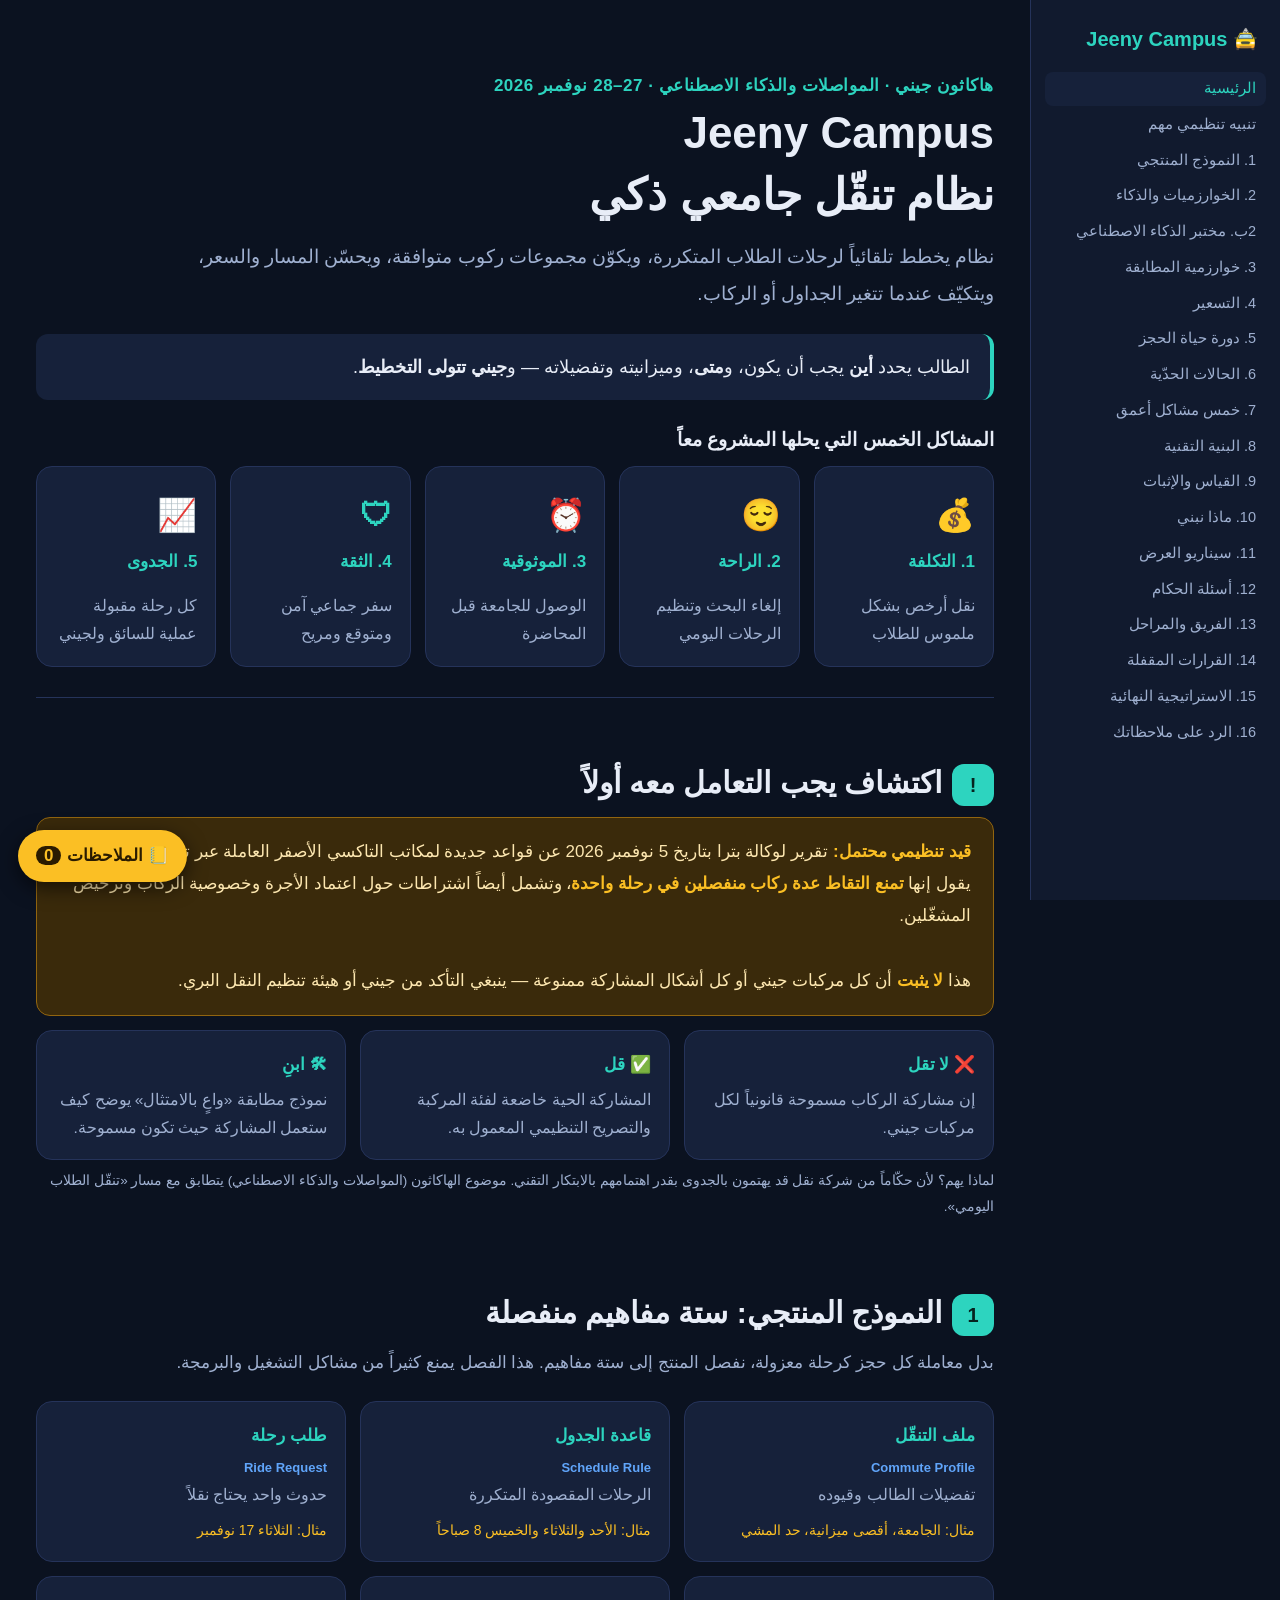
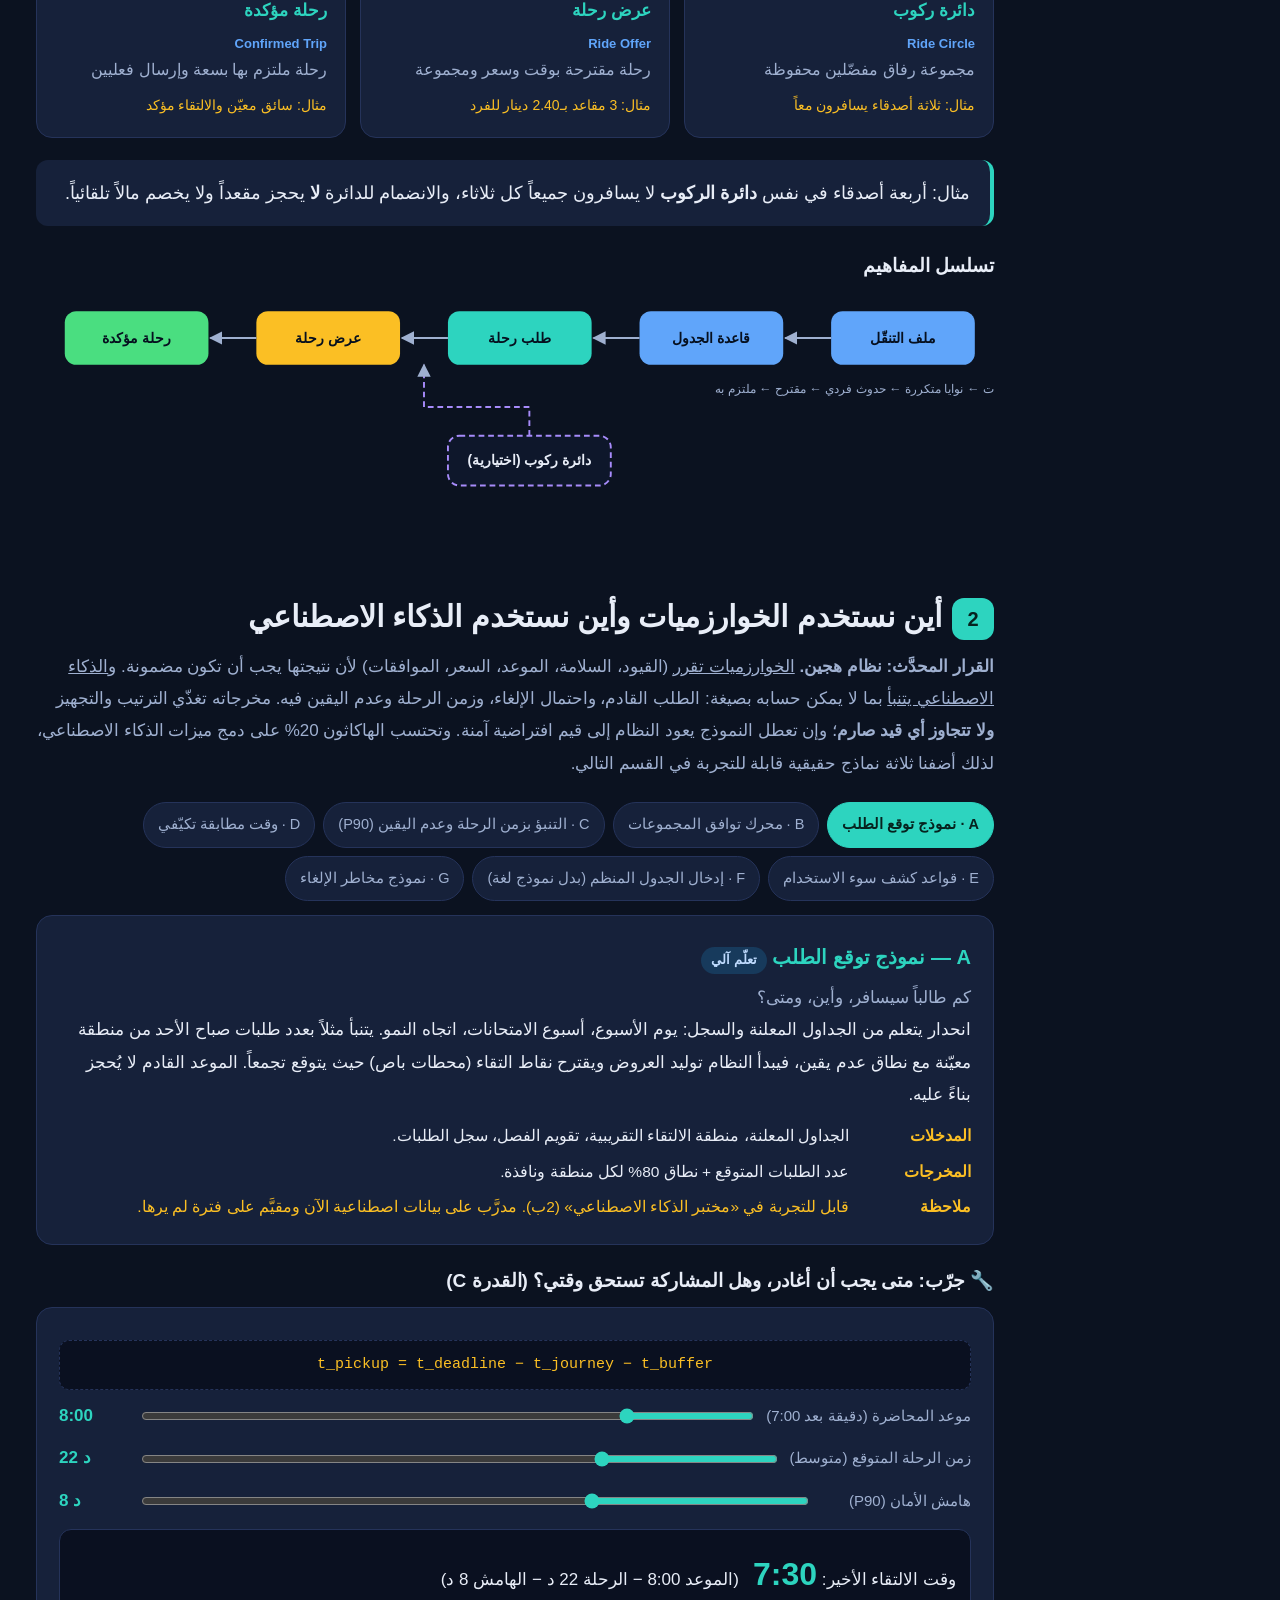
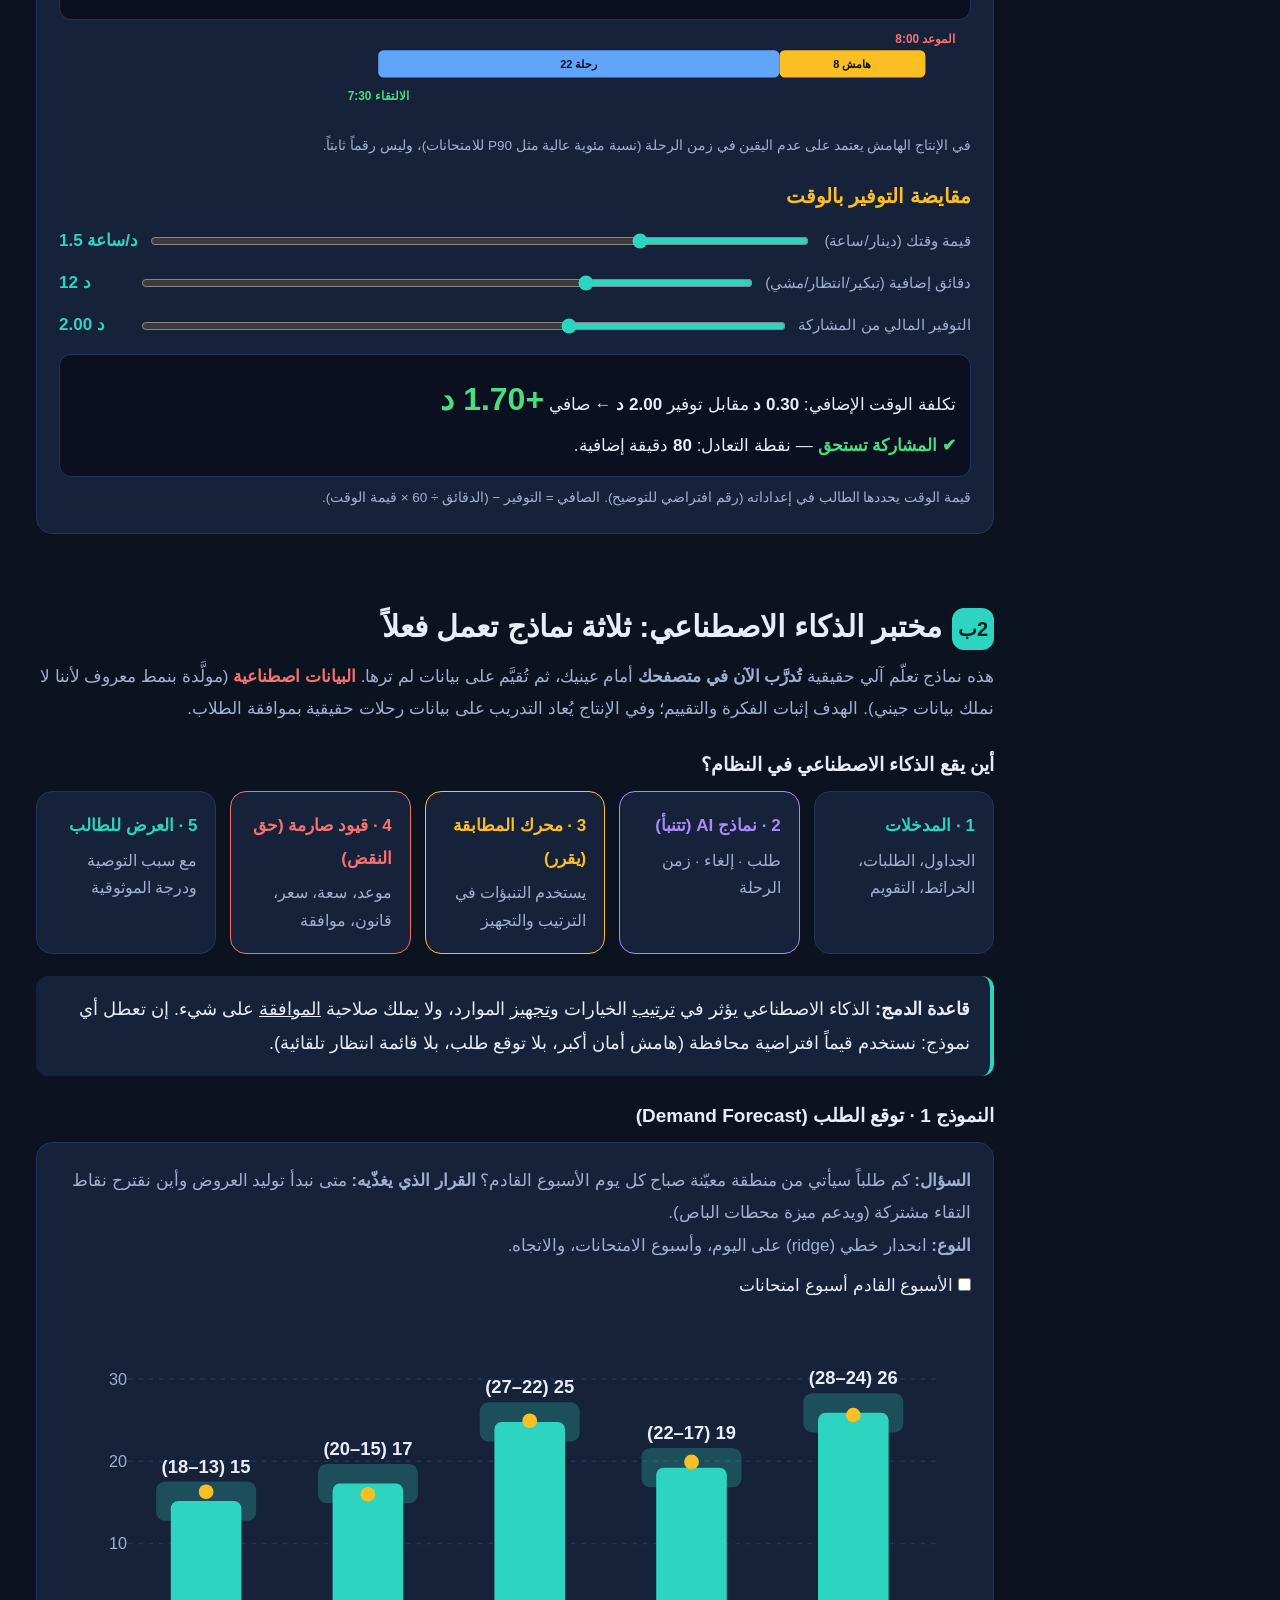
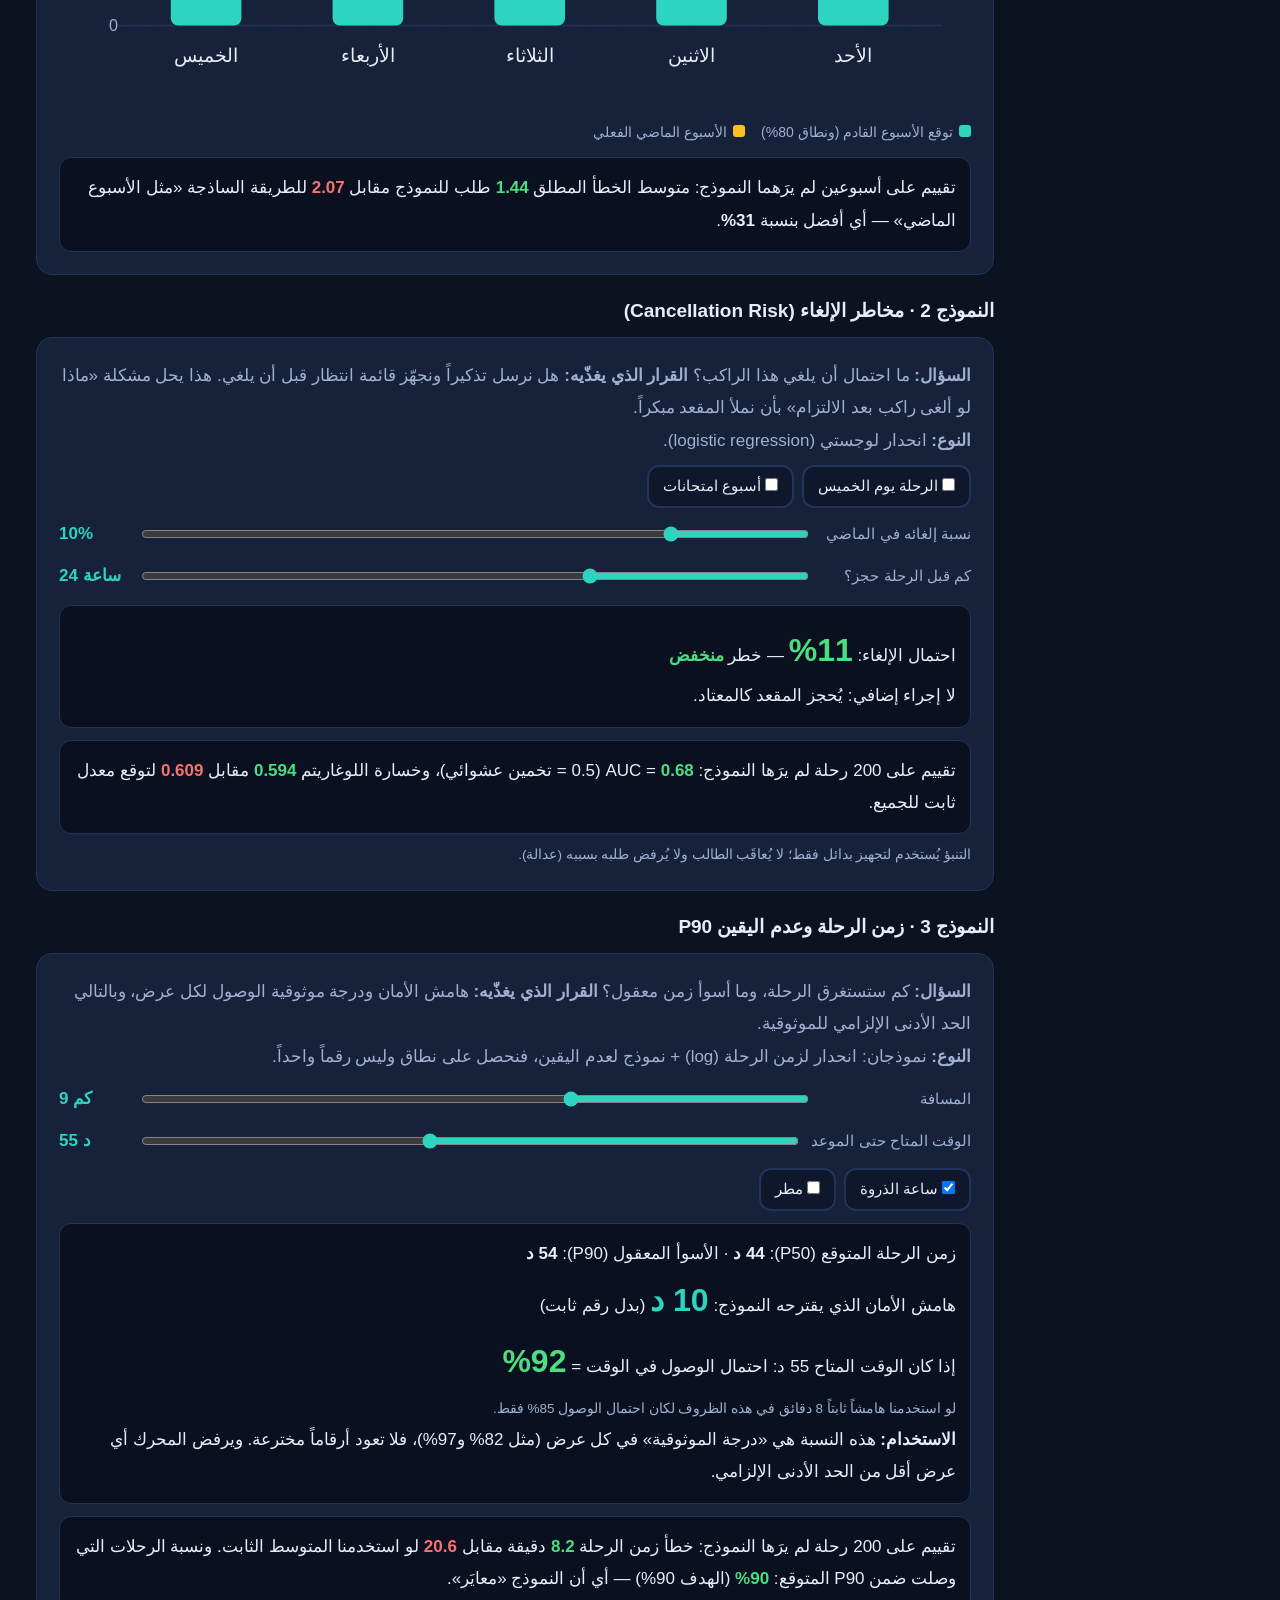
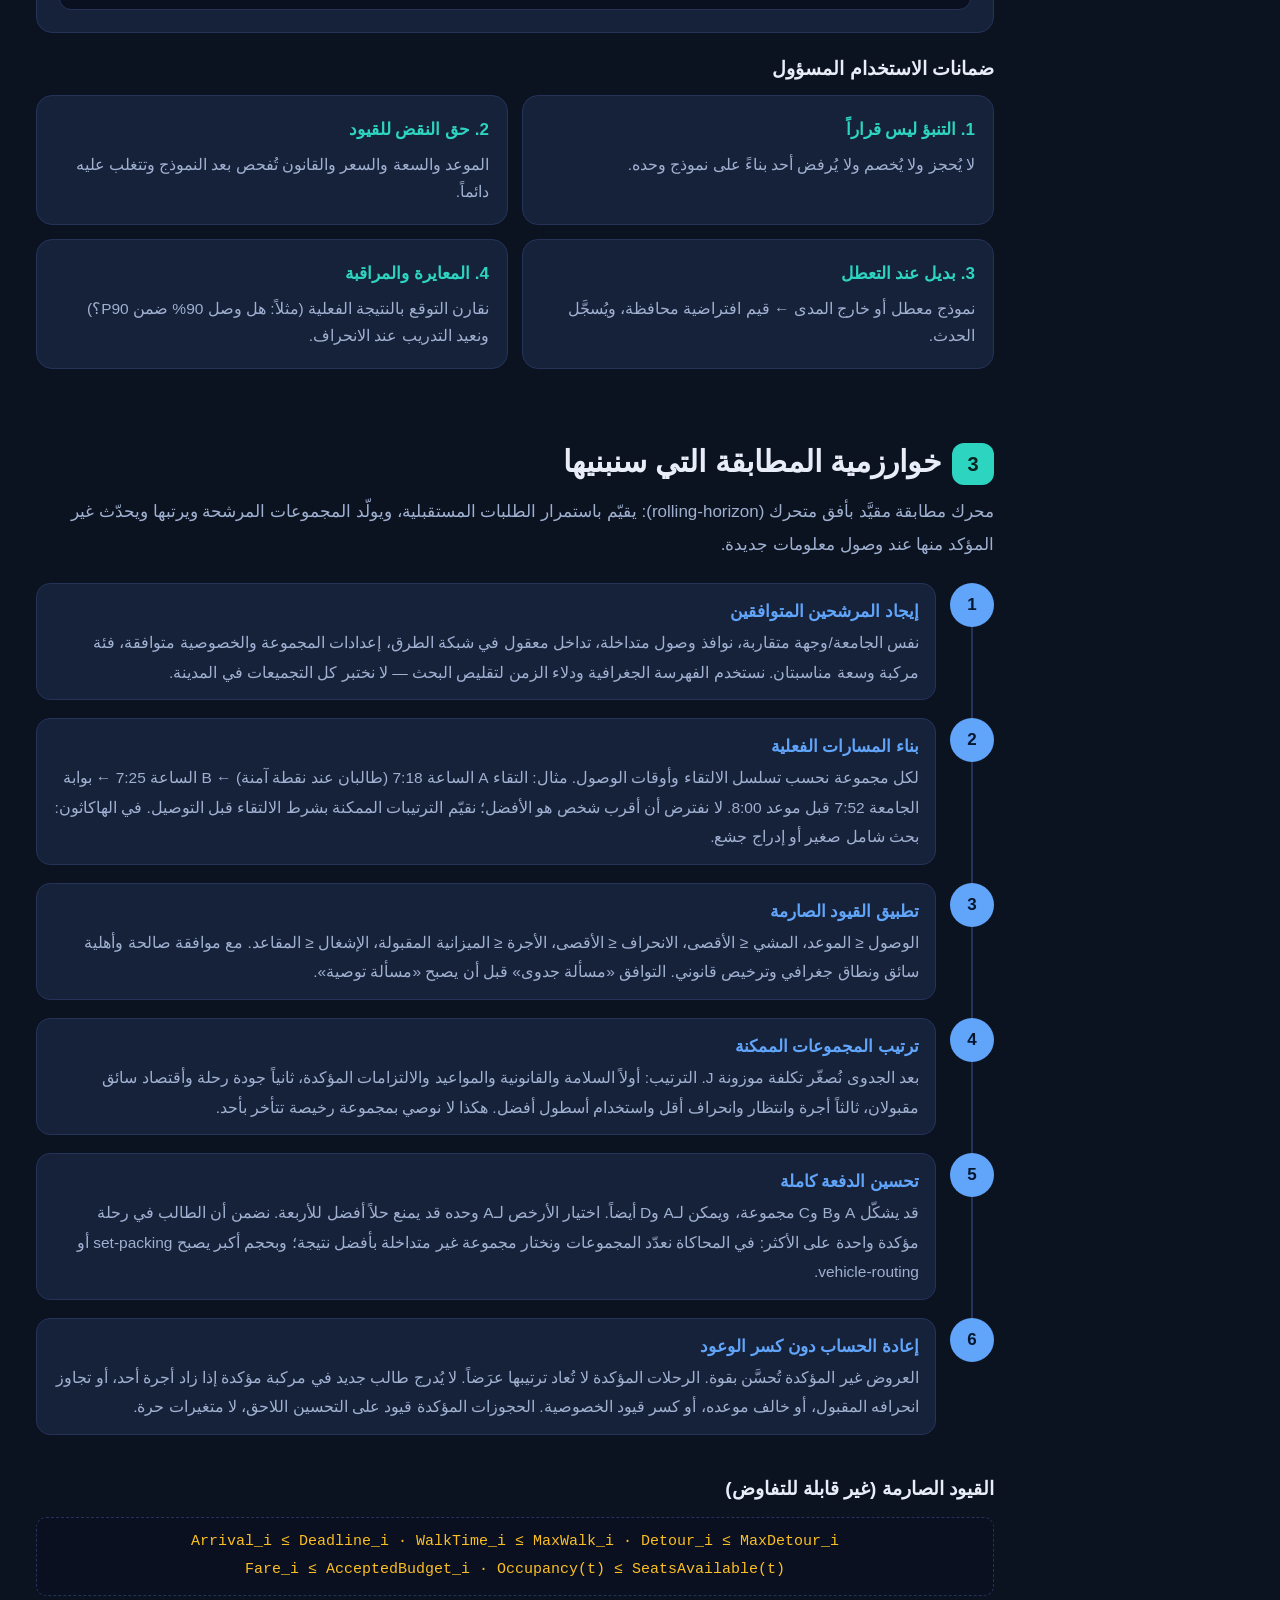
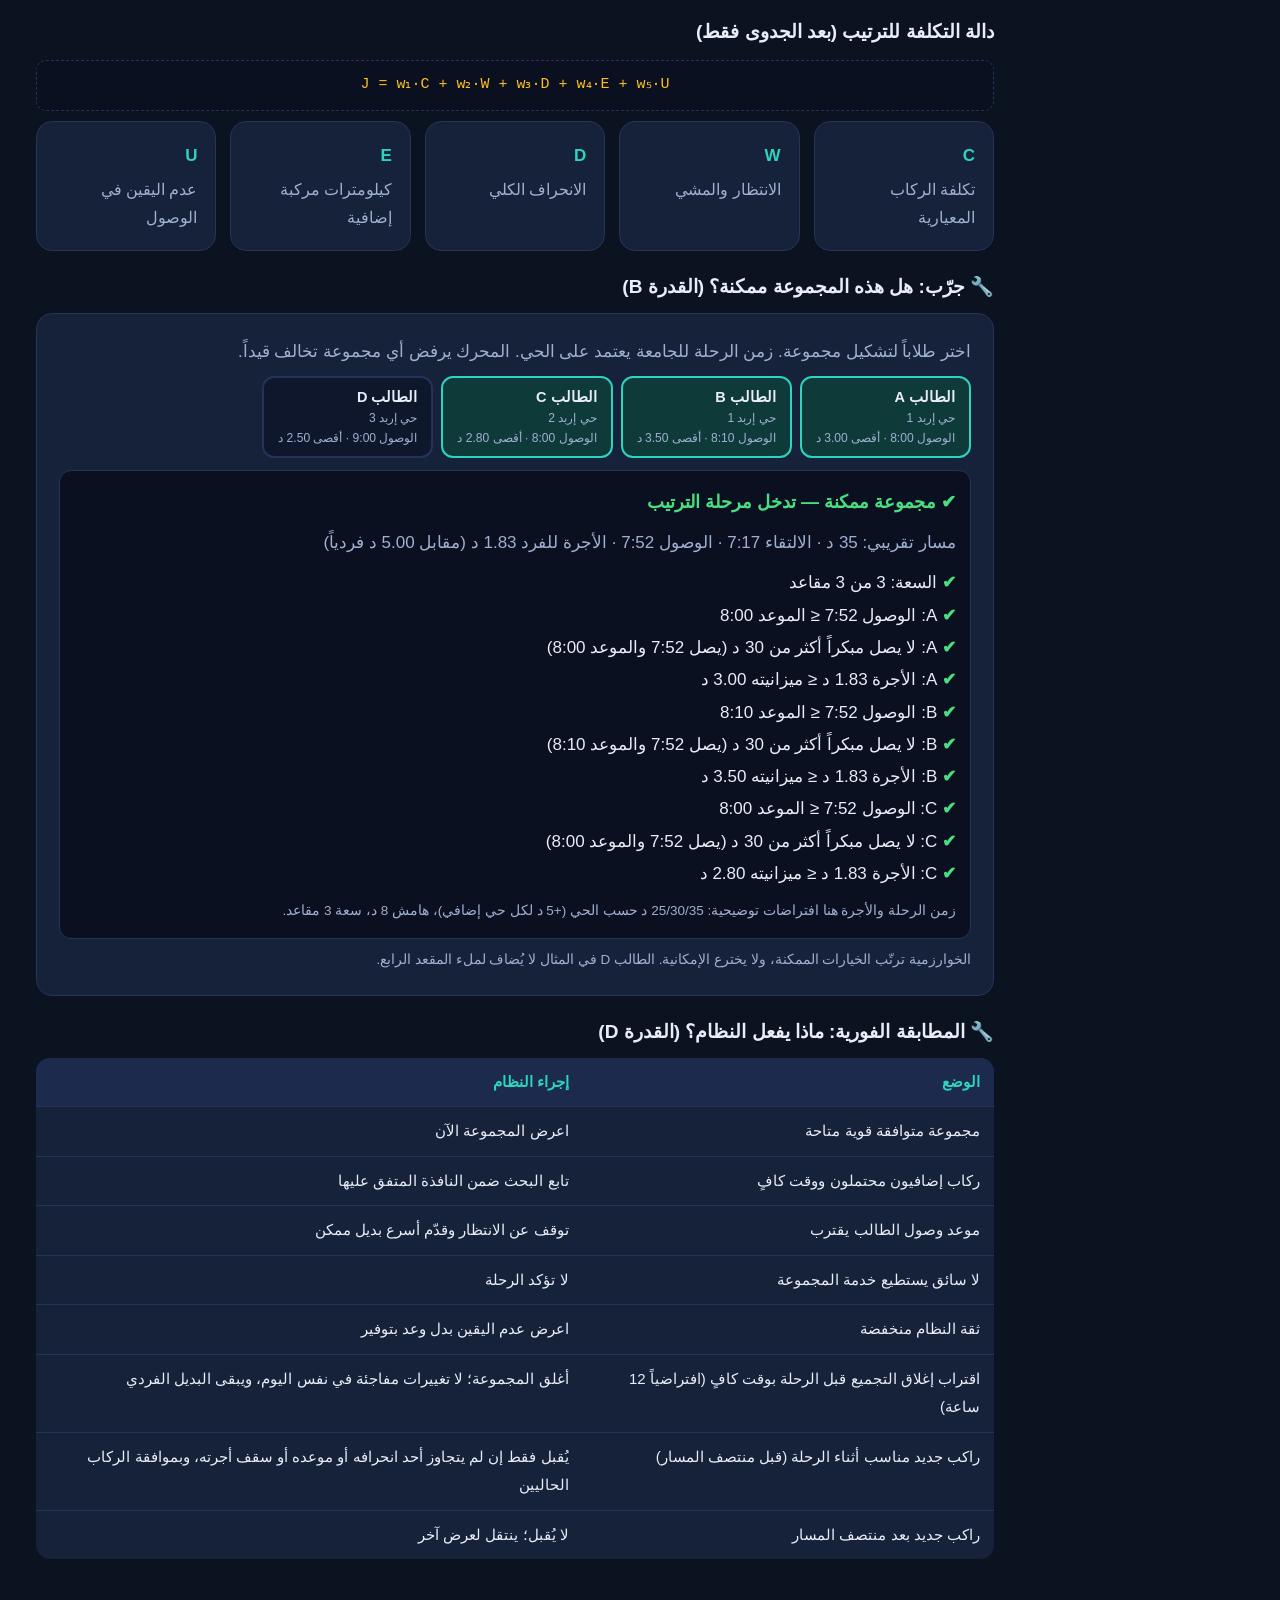
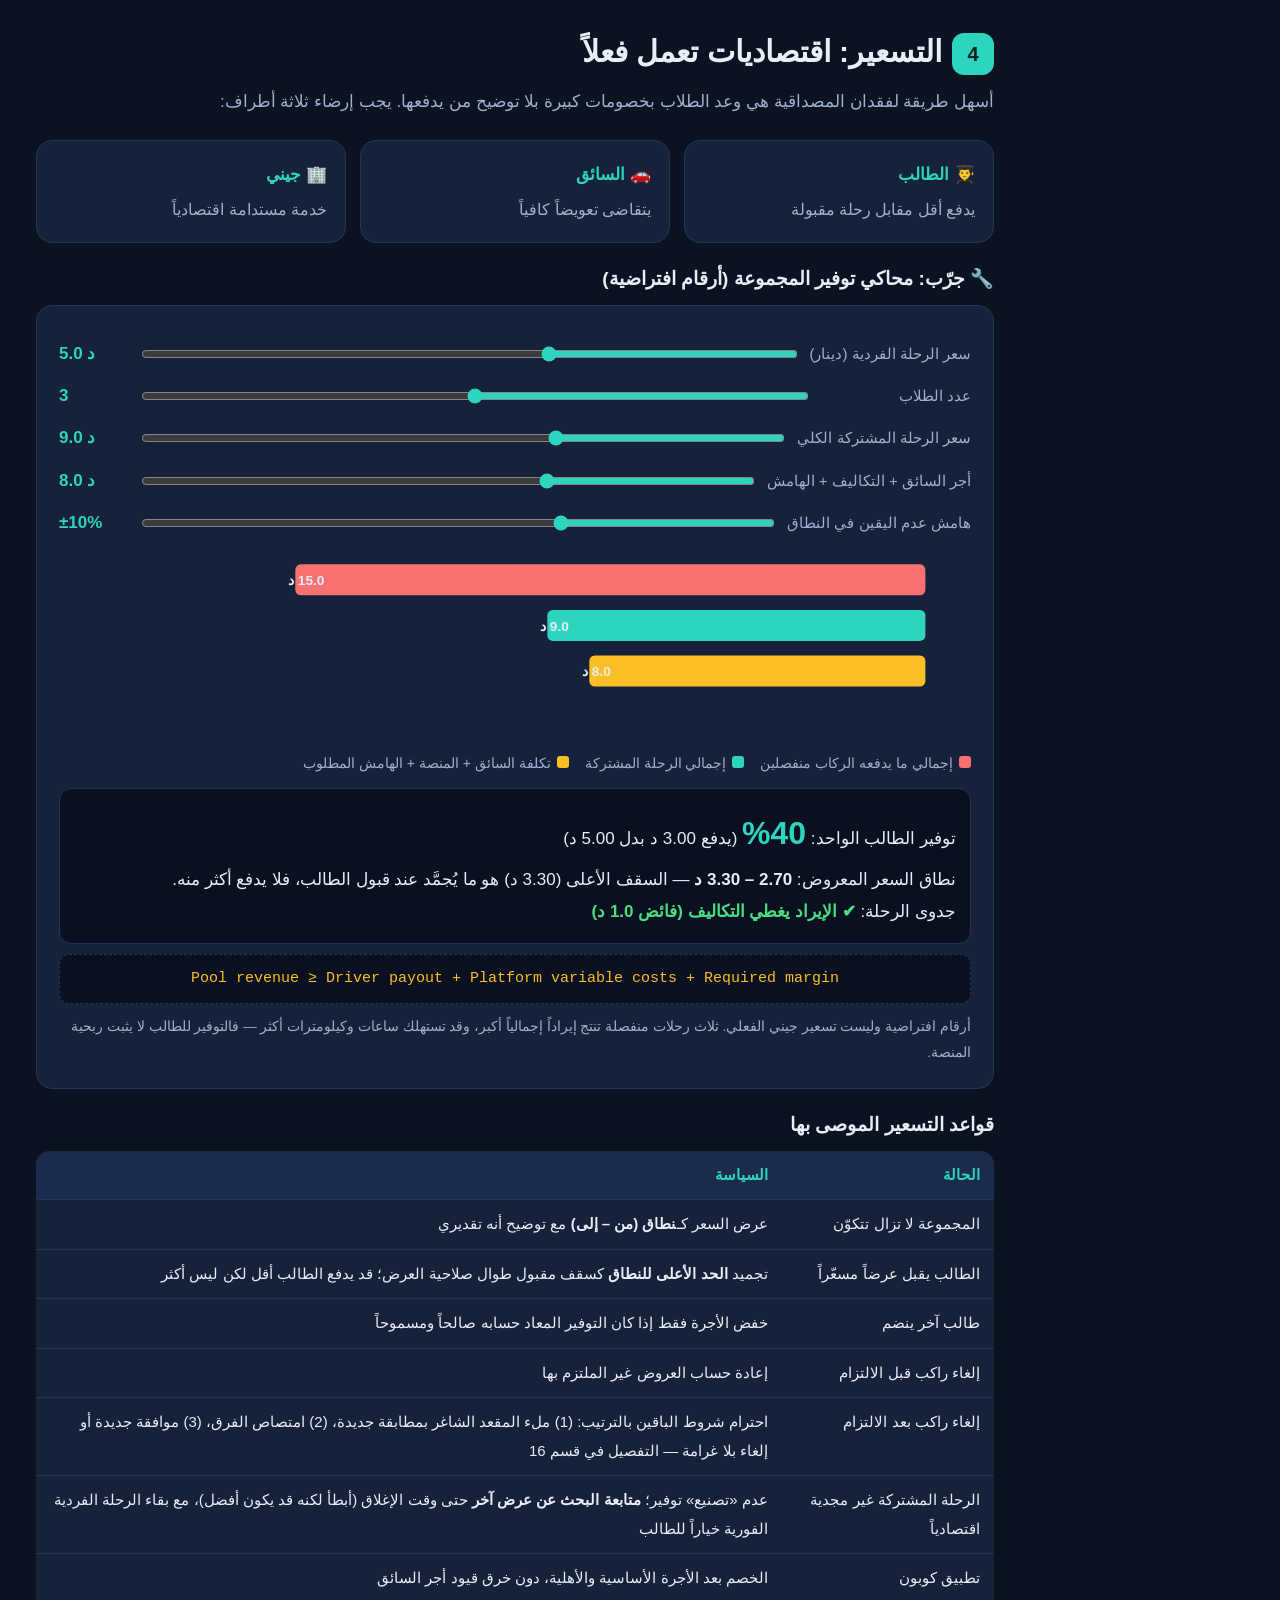
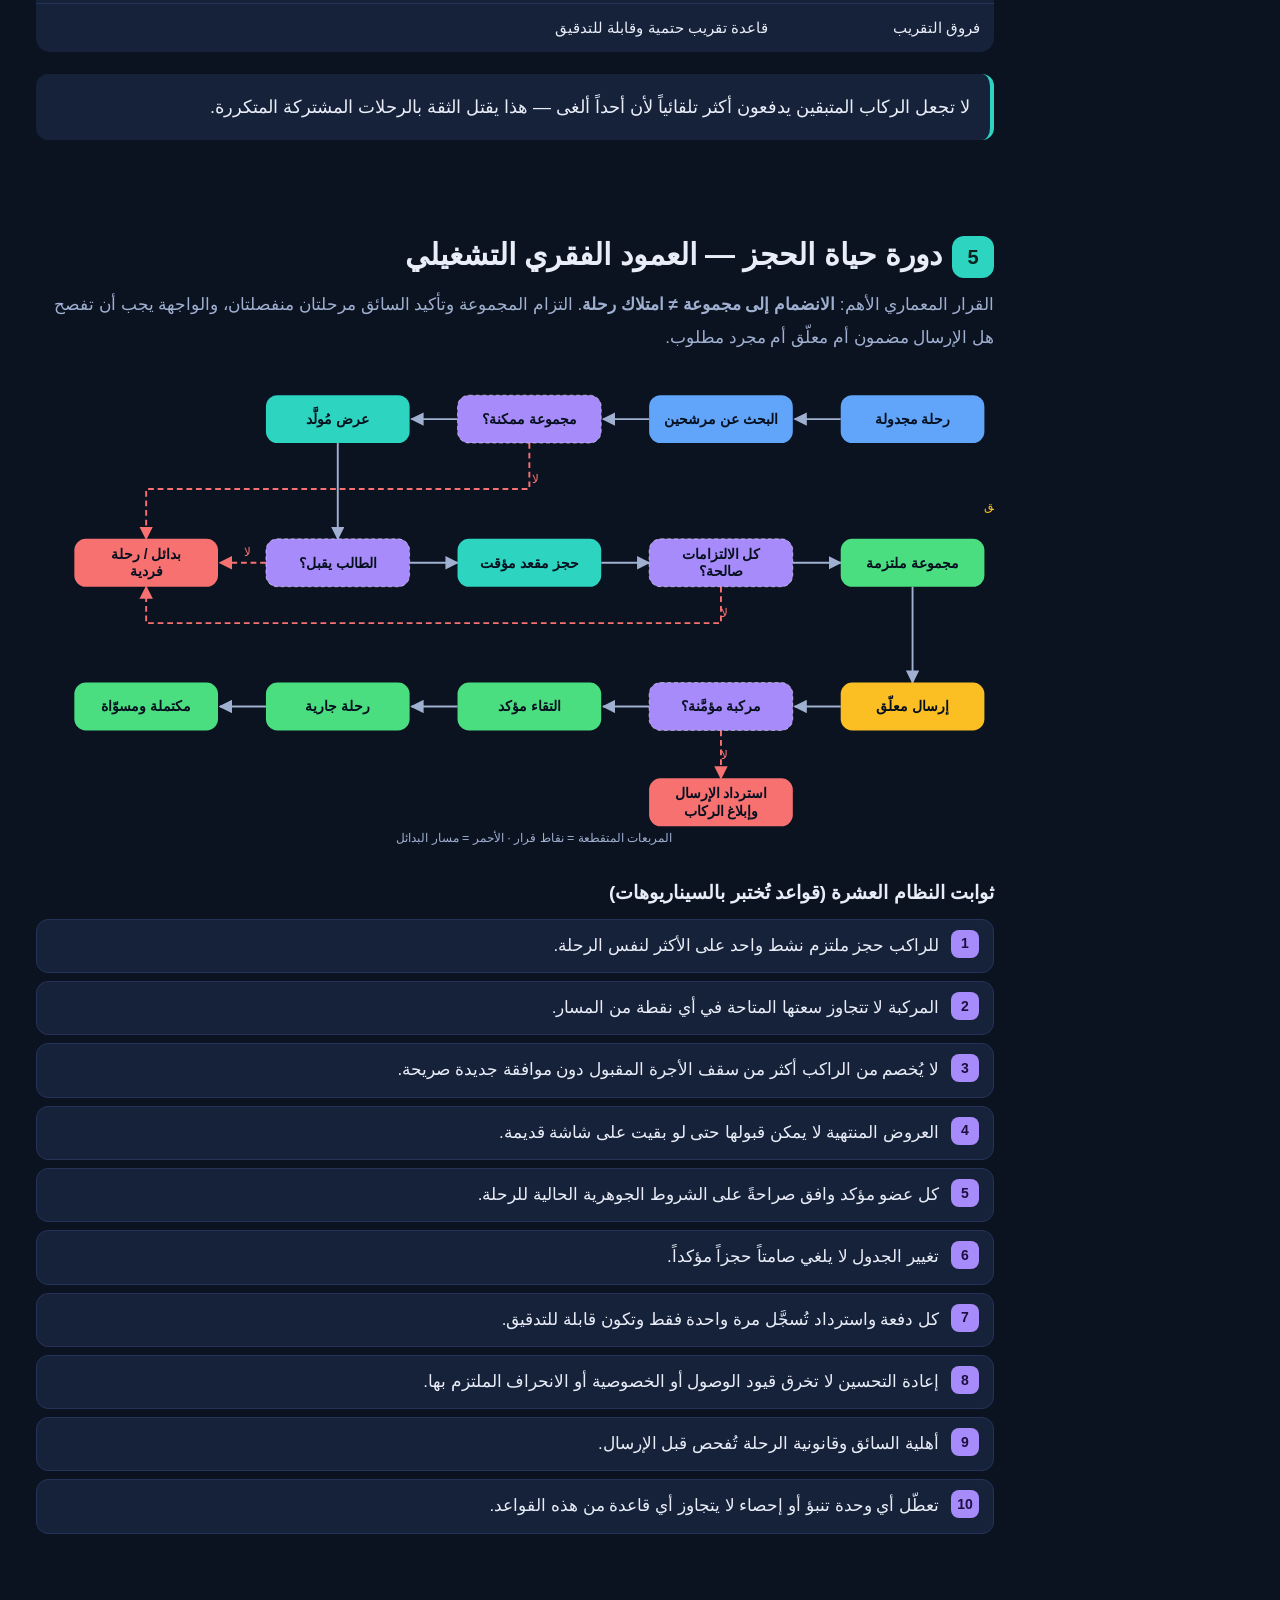
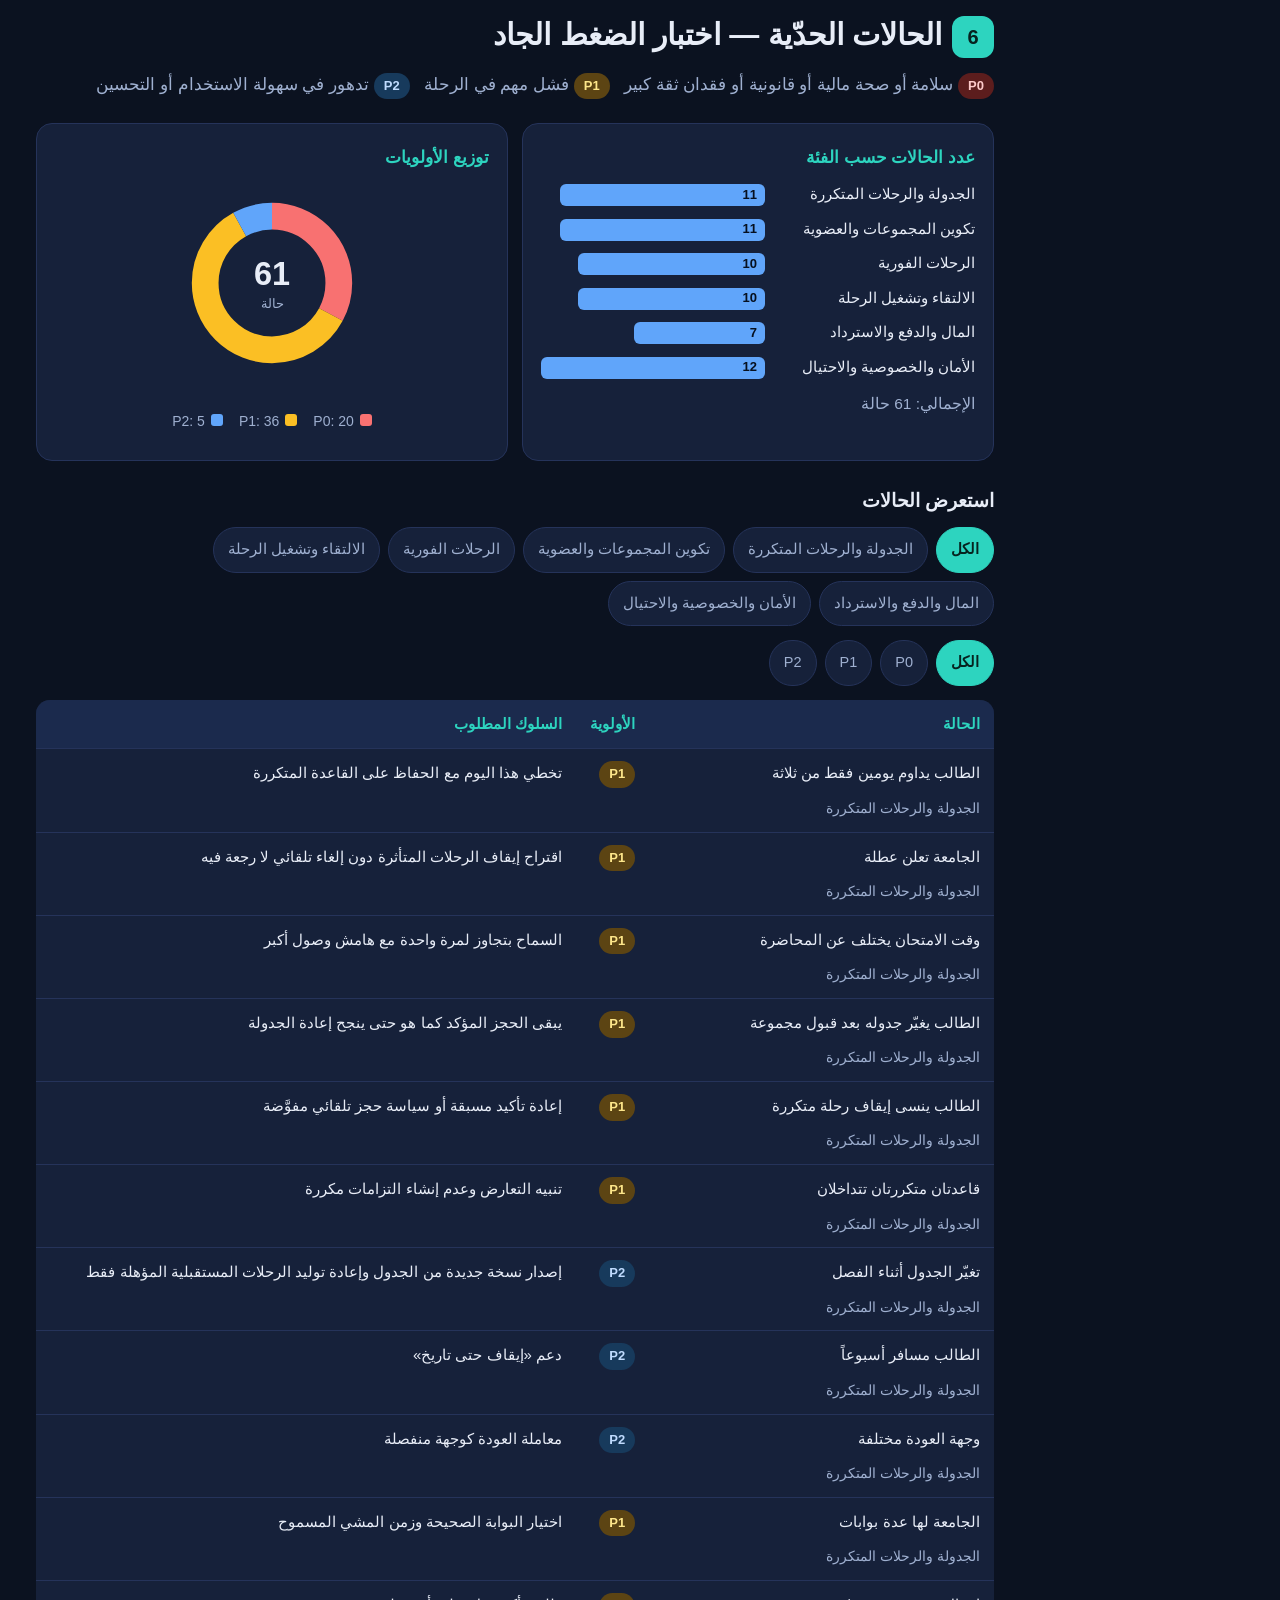
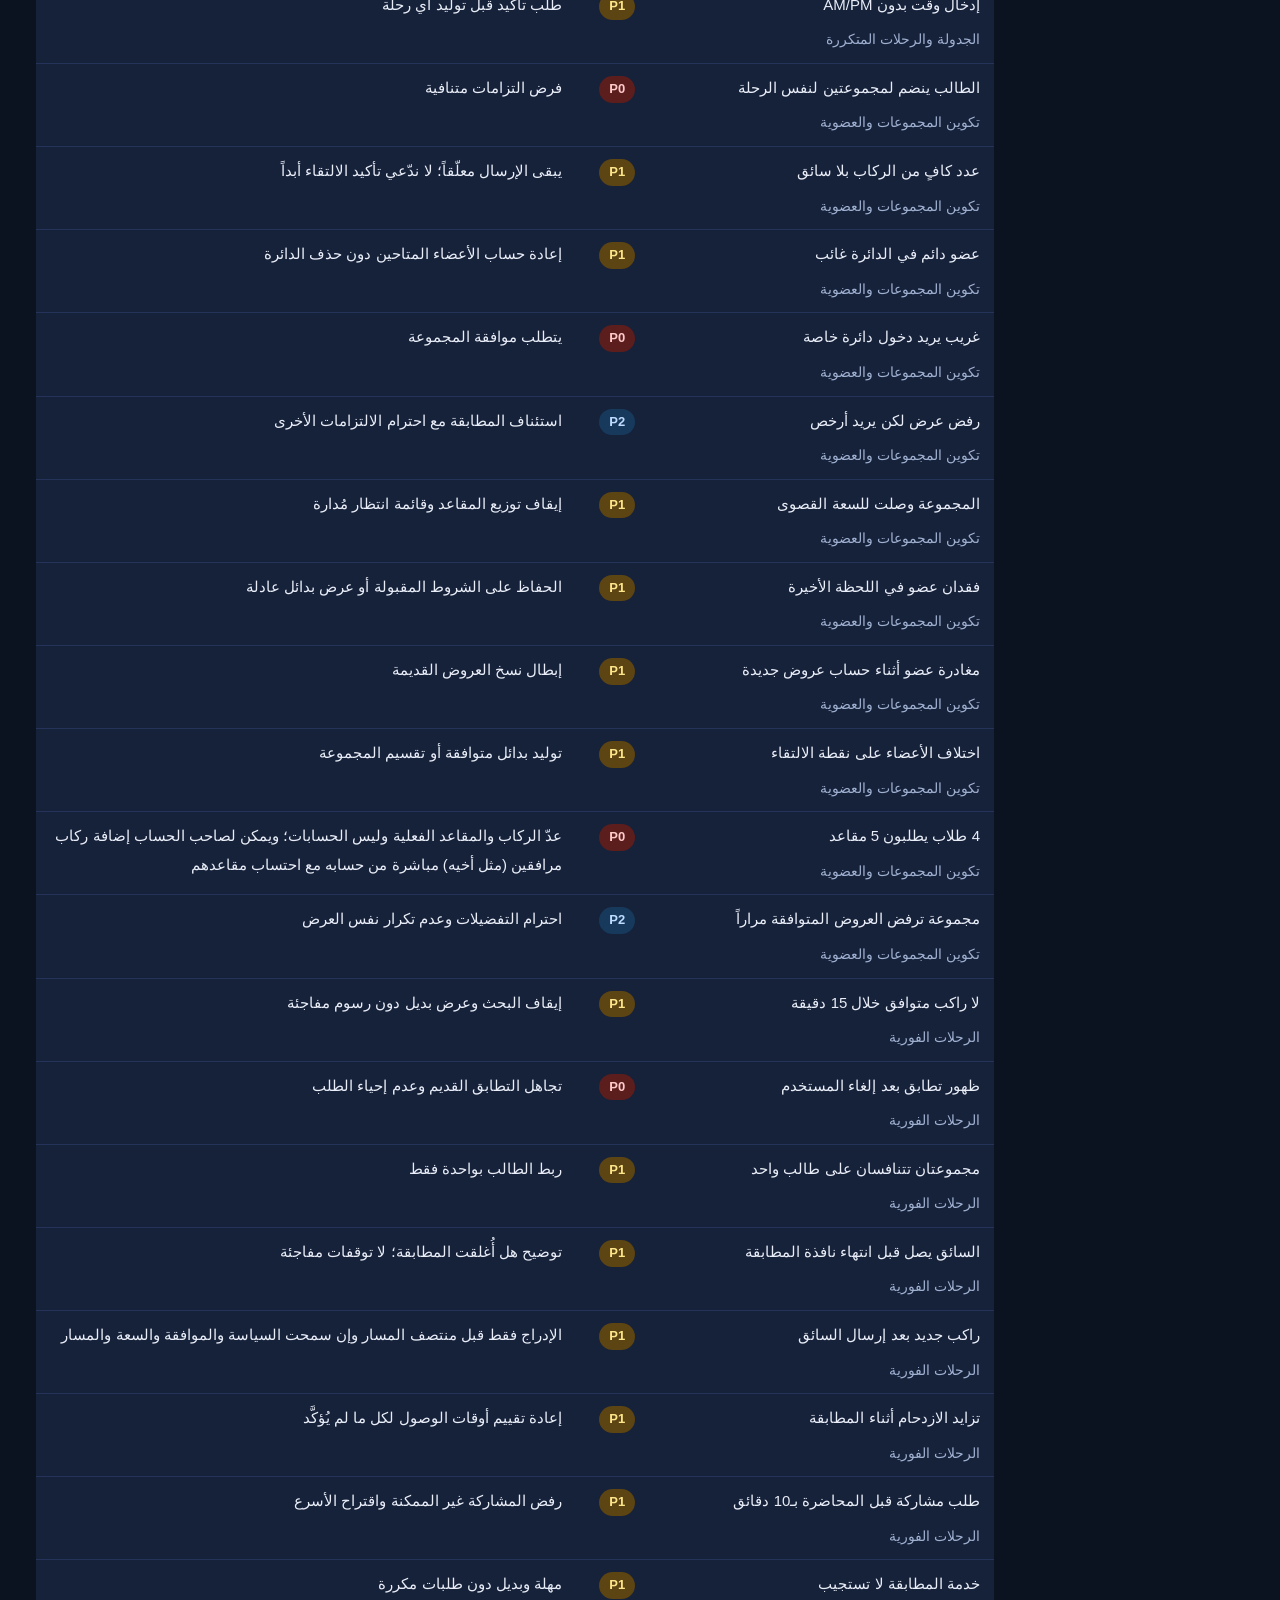
==== jeeny-campus.html @ d50bac64 "Add single-file build jeeny-campus.html Co-Authored-By: Claude Sonnet 5.5 <noreply@anthropic.com>" ====
<!DOCTYPE html>
<html lang="ar" dir="rtl">
<head>
<meta charset="utf-8">
<meta name="viewport" content="width=device-width,initial-scale=1">
<title>Jeeny Campus — الشرح الكامل للمشروع</title>
<style>
:root{
  --bg:#0b1220;--bg2:#111a2e;--card:#16213a;--line:#25335a;--text:#e8edf7;--mute:#9fb0d0;
  --teal:#2dd4bf;--blue:#60a5fa;--amber:#fbbf24;--red:#f87171;--green:#4ade80;--violet:#a78bfa;
}
*{box-sizing:border-box;margin:0;padding:0}
html{scroll-behavior:smooth}
body{font-family:"Geeza Pro","Segoe UI",Tahoma,"Noto Naskh Arabic",sans-serif;background:var(--bg);color:var(--text);line-height:1.9;font-size:17px}
a{color:inherit}
.layout{display:flex;min-height:100vh}
nav{position:fixed;top:0;right:0;width:250px;height:100vh;background:var(--bg2);border-left:1px solid var(--line);padding:20px 14px;overflow-y:auto;z-index:20}
nav .logo{font-weight:800;font-size:20px;color:var(--teal);margin-bottom:14px;padding:0 8px}
nav a{display:block;text-decoration:none;color:var(--mute);padding:6px 10px;border-radius:8px;font-size:14.5px;line-height:1.5;margin-bottom:2px}
nav a:hover,nav a.active{background:var(--card);color:var(--teal)}
main{margin-right:250px;width:calc(100% - 250px);max-width:1100px;padding:0 36px 80px}
section{padding:56px 0 8px;scroll-margin-top:10px}
h1{font-size:44px;line-height:1.4}
h2{font-size:30px;margin-bottom:6px}
h2 .n{display:inline-grid;place-items:center;width:42px;height:42px;border-radius:12px;background:var(--teal);color:#06231f;font-size:20px;margin-left:10px;vertical-align:middle}
h3{font-size:19px;margin:18px 0 8px}
.lead{color:var(--mute);margin-bottom:22px;font-size:17px}
.hero{padding:70px 0 30px;border-bottom:1px solid var(--line)}
.hero .tag{color:var(--teal);font-weight:700;letter-spacing:.5px}
.hero p{font-size:19px;color:var(--mute);max-width:820px;margin-top:14px}
.quote{border-right:4px solid var(--teal);background:var(--card);padding:16px 20px;border-radius:12px;margin:22px 0;font-size:18px}
.grid{display:grid;gap:14px}
.g2{grid-template-columns:repeat(2,1fr)}.g3{grid-template-columns:repeat(3,1fr)}.g5{grid-template-columns:repeat(5,1fr)}
@media(max-width:1000px){nav{display:none}main{margin:0;width:100%;padding:0 18px 60px}.g2,.g3,.g5{grid-template-columns:1fr}h1{font-size:32px}}
.card{background:var(--card);border:1px solid var(--line);border-radius:16px;padding:18px}
.card h4{font-size:17px;margin-bottom:4px;color:var(--teal)}
.card p,.card li{color:var(--mute);font-size:15.5px;line-height:1.8}
.card .eg{margin-top:8px;font-size:14px;color:var(--amber)}
.big{font-size:32px;font-weight:800;color:var(--teal)}
.alert{background:#3a2a0b;border:1px solid #92650f;color:#fde7b0;border-radius:14px;padding:18px 22px}
.alert b{color:var(--amber)}
.pill{display:inline-block;padding:1px 10px;border-radius:99px;font-size:13px;font-weight:700}
.P0{background:#5c1d1d;color:#fecaca}.P1{background:#5c4413;color:#fde68a}.P2{background:#173a5c;color:#bfdbfe}
table{width:100%;border-collapse:collapse;background:var(--card);border-radius:14px;overflow:hidden;font-size:15px}
th,td{padding:10px 14px;text-align:right;border-bottom:1px solid var(--line);vertical-align:top}
th{background:#1b2a4d;color:var(--teal);font-weight:700}
tr:last-child td{border-bottom:0}
.tabs{display:flex;flex-wrap:wrap;gap:8px;margin-bottom:14px}
.tab{background:var(--card);border:1px solid var(--line);color:var(--mute);padding:8px 14px;border-radius:99px;cursor:pointer;font:inherit;font-size:14.5px}
.tab.on{background:var(--teal);color:#06231f;border-color:var(--teal);font-weight:700}
.panel{background:var(--card);border:1px solid var(--line);border-radius:16px;padding:22px}
.panel h4{color:var(--teal);font-size:20px;margin-bottom:6px}
.kv{display:grid;grid-template-columns:110px 1fr;gap:6px 12px;margin-top:10px;font-size:15.5px}
.kv b{color:var(--amber)}
.warn{color:var(--red);font-weight:700}
.ok{color:var(--green);font-weight:700}
svg{max-width:100%;height:auto}
svg text{font-family:inherit}
.flow{display:flex;flex-direction:column;gap:0}
.stage{display:flex;gap:14px;align-items:flex-start;position:relative;padding-bottom:18px}
.stage:not(:last-child)::before{content:"";position:absolute;right:21px;top:44px;bottom:0;width:2px;background:var(--line)}
.stage .dot{flex:none;width:44px;height:44px;border-radius:50%;background:var(--blue);color:#05172e;font-weight:800;display:grid;place-items:center;z-index:1}
.stage .body{background:var(--card);border:1px solid var(--line);border-radius:14px;padding:12px 16px;flex:1}
.stage h4{color:var(--blue)}
.formula{direction:ltr;text-align:center;font-family:ui-monospace,Menlo,monospace;background:#0a1020;border:1px dashed var(--line);border-radius:10px;padding:10px;margin:10px 0;color:var(--amber);font-size:15px;overflow-x:auto}
.sl{display:flex;align-items:center;gap:12px;margin:10px 0}
.sl label{min-width:150px;color:var(--mute);font-size:15px}
.sl output{min-width:70px;color:var(--teal);font-weight:700;direction:ltr;text-align:left}
input[type=range]{flex:1;accent-color:var(--teal)}
.chips{display:flex;flex-wrap:wrap;gap:8px;margin:8px 0}
.chip{padding:8px 14px;border-radius:12px;border:2px solid var(--line);background:#0e172b;cursor:pointer;user-select:none;font-size:14.5px;line-height:1.6}
.chip.sel{border-color:var(--teal);background:#0f3a3a}
.chip small{display:block;color:var(--mute)}
.result{margin-top:12px;padding:14px;border-radius:12px;background:#0a1020;border:1px solid var(--line)}
.bar{height:22px;border-radius:6px;display:flex;align-items:center;padding:0 8px;font-size:13px;color:#06101f;font-weight:700;white-space:nowrap}
.row{display:grid;grid-template-columns:200px 1fr;gap:10px;align-items:center;margin:7px 0;font-size:14.5px}
details{background:var(--card);border:1px solid var(--line);border-radius:12px;margin-bottom:8px;padding:12px 18px}
summary{cursor:pointer;font-weight:700;color:var(--text)}
details p{color:var(--mute);margin-top:8px}
details[open] summary{color:var(--teal)}
.inv{counter-reset:i}
.inv li{list-style:none;counter-increment:i;padding:10px 14px 10px 10px;background:var(--card);border:1px solid var(--line);border-radius:12px;margin-bottom:8px;display:flex;gap:12px;align-items:flex-start}
.inv li::before{content:counter(i);flex:none;width:28px;height:28px;border-radius:8px;background:var(--violet);color:#1b1040;font-weight:800;display:grid;place-items:center;font-size:14px}
.tl{display:flex;height:46px;border-radius:12px;overflow:hidden;margin:12px 0;direction:rtl}
.tl div{display:grid;place-items:center;color:#06101f;font-size:13px;font-weight:700;border-left:2px solid var(--bg)}
.sw{width:12px;height:12px;border-radius:3px;display:inline-block;margin-left:6px}
.legend{display:flex;gap:16px;flex-wrap:wrap;font-size:14px;color:var(--mute);margin:8px 0}
footer{margin-top:60px;padding-top:20px;border-top:1px solid var(--line);color:var(--mute);font-size:14px}
.note{font-size:13.5px;color:var(--mute);margin-top:8px}

/* ---- Notes manager ---- */
mark.nt{background:#fbbf2440;color:inherit;border-bottom:2px solid var(--amber);border-radius:3px;cursor:pointer;padding:0 1px}
mark.nt.done{background:#4ade8030;border-color:var(--green)}
mark.nt.flash{outline:3px solid var(--teal)}
#ntAdd{position:absolute;z-index:60;background:var(--teal);color:#06231f;border:0;border-radius:99px;padding:6px 14px;font:inherit;font-size:14px;font-weight:700;cursor:pointer;box-shadow:0 6px 20px #0008;display:none}
#ntPop{position:fixed;z-index:70;width:340px;max-width:92vw;background:var(--card);border:1px solid var(--teal);border-radius:14px;padding:14px;box-shadow:0 10px 40px #000a;display:none}
#ntPop q{display:block;color:var(--amber);font-size:14px;margin-bottom:8px;max-height:70px;overflow:auto}
#ntPop textarea,#ntPanel textarea{width:100%;min-height:90px;background:#0a1020;color:var(--text);border:1px solid var(--line);border-radius:10px;padding:8px;font:inherit;font-size:15px;resize:vertical}
.nb{background:var(--teal);color:#06231f;border:0;border-radius:8px;padding:6px 14px;font:inherit;font-size:14px;font-weight:700;cursor:pointer}
.nb.g{background:#25335a;color:var(--text)}.nb.r{background:#5c1d1d;color:#fecaca}
#ntFab{position:fixed;left:18px;bottom:18px;z-index:55;background:var(--amber);color:#2a1b00;border:0;border-radius:99px;padding:10px 18px;font:inherit;font-weight:800;cursor:pointer;box-shadow:0 6px 20px #0009}
#ntFab span{background:#2a1b00;color:var(--amber);border-radius:99px;padding:0 8px;margin-right:6px}
#ntPanel{position:fixed;left:0;top:0;height:100vh;width:380px;max-width:100vw;background:var(--bg2);border-right:1px solid var(--line);z-index:65;transform:translateX(-102%);transition:transform .25s;display:flex;flex-direction:column}
#ntPanel.open{transform:none}
#ntPanel header{padding:14px 16px;border-bottom:1px solid var(--line);display:flex;gap:8px;align-items:center;flex-wrap:wrap}
#ntPanel header b{font-size:18px;color:var(--amber);flex:1}
#ntList{overflow:auto;padding:12px;flex:1}
.ni{background:var(--card);border:1px solid var(--line);border-radius:12px;padding:10px 12px;margin-bottom:10px;border-right:4px solid var(--amber)}
.ni.done{border-right-color:var(--green);opacity:.7}
.ni .q{color:var(--amber);font-size:13.5px;cursor:pointer}
.ni .s{color:var(--mute);font-size:12.5px}
.ni p{white-space:pre-wrap;font-size:15px;margin:4px 0}
.ni .a{display:flex;gap:6px;flex-wrap:wrap;margin-top:6px}

</style>
</head>
<body>
<div class="layout">
<nav id="nav"><div class="logo">🚖 Jeeny Campus</div></nav>
<main>

<header class="hero" id="top" data-nav="الرئيسية">
  <div class="tag">هاكاثون جيني · المواصلات والذكاء الاصطناعي · 27–28 نوفمبر 2026</div>
  <h1>Jeeny Campus<br>نظام تنقّل جامعي ذكي</h1>
  <p>نظام يخطط تلقائياً لرحلات الطلاب المتكررة، ويكوّن مجموعات ركوب متوافقة، ويحسّن المسار والسعر، ويتكيّف عندما تتغير الجداول أو الركاب.</p>
  <div class="quote">الطالب يحدد <b>أين</b> يجب أن يكون، و<b>متى</b>، وميزانيته وتفضيلاته — و<b>جيني تتولى التخطيط</b>.</div>
  <h3>المشاكل الخمس التي يحلها المشروع معاً</h3>
  <div class="grid g5" id="five"></div>
</header>

<section id="reg" data-nav="تنبيه تنظيمي مهم">
  <h2><span class="n">!</span>اكتشاف يجب التعامل معه أولاً</h2>
  <div class="alert">
    <b>قيد تنظيمي محتمل:</b> تقرير لوكالة بترا بتاريخ 5 نوفمبر 2026 عن قواعد جديدة لمكاتب التاكسي الأصفر العاملة عبر تطبيقات النقل يقول إنها <b>تمنع التقاط عدة ركاب منفصلين في رحلة واحدة</b>، وتشمل أيضاً اشتراطات حول اعتماد الأجرة وخصوصية الركاب وترخيص المشغّلين.
    <br><br>هذا <b>لا يثبت</b> أن كل مركبات جيني أو كل أشكال المشاركة ممنوعة — ينبغي التأكد من جيني أو هيئة تنظيم النقل البري.
  </div>
  <div class="grid g3" style="margin-top:14px">
    <div class="card"><h4>❌ لا تقل</h4><p>إن مشاركة الركاب مسموحة قانونياً لكل مركبات جيني.</p></div>
    <div class="card"><h4>✅ قل</h4><p>المشاركة الحية خاضعة لفئة المركبة والتصريح التنظيمي المعمول به.</p></div>
    <div class="card"><h4>🛠 ابنِ</h4><p>نموذج مطابقة «واعٍ بالامتثال» يوضح كيف ستعمل المشاركة حيث تكون مسموحة.</p></div>
  </div>
  <p class="note">لماذا يهم؟ لأن حكّاماً من شركة نقل قد يهتمون بالجدوى بقدر اهتمامهم بالابتكار التقني. موضوع الهاكاثون (المواصلات والذكاء الاصطناعي) يتطابق مع مسار «تنقّل الطلاب اليومي».</p>
</section>

<section id="model" data-nav="1. النموذج المنتجي">
  <h2><span class="n">1</span>النموذج المنتجي: ستة مفاهيم منفصلة</h2>
  <p class="lead">بدل معاملة كل حجز كرحلة معزولة، نفصل المنتج إلى ستة مفاهيم. هذا الفصل يمنع كثيراً من مشاكل التشغيل والبرمجة.</p>
  <div class="grid g3" id="concepts"></div>
  <div class="quote">مثال: أربعة أصدقاء في نفس <b>دائرة الركوب</b> لا يسافرون جميعاً كل ثلاثاء، والانضمام للدائرة <b>لا</b> يحجز مقعداً ولا يخصم مالاً تلقائياً.</div>
  <h3>تسلسل المفاهيم</h3>
  <div id="chainSvg"></div>
</section>

<section id="ai" data-nav="2. الخوارزميات والذكاء">
  <h2><span class="n">2</span>أين نستخدم الخوارزميات وأين نستخدم الذكاء الاصطناعي</h2>
  <p class="lead"><b>القرار المحدَّث: نظام هجين.</b> <u>الخوارزميات تقرر</u> (القيود، السلامة، الموعد، السعر، الموافقات) لأن نتيجتها يجب أن تكون مضمونة. و<u>الذكاء الاصطناعي يتنبأ</u> بما لا يمكن حسابه بصيغة: الطلب القادم، واحتمال الإلغاء، وزمن الرحلة وعدم اليقين فيه. مخرجاته تغذّي الترتيب والتجهيز <b>ولا تتجاوز أي قيد صارم</b>؛ وإن تعطل النموذج يعود النظام إلى قيم افتراضية آمنة. وتحتسب الهاكاثون 20% على دمج ميزات الذكاء الاصطناعي، لذلك أضفنا ثلاثة نماذج حقيقية قابلة للتجربة في القسم التالي.</p>
  <div class="tabs" id="aiTabs"></div>
  <div class="panel" id="aiPanel"></div>

  <h3>🔧 جرّب: متى يجب أن أغادر، وهل المشاركة تستحق وقتي؟ (القدرة C)</h3>
  <div class="panel">
    <div class="formula">t_pickup = t_deadline − t_journey − t_buffer</div>
    <div class="sl"><label>موعد المحاضرة (دقيقة بعد 7:00)</label><input id="dl" type="range" min="30" max="180" step="5" value="60"><output id="dlo"></output></div>
    <div class="sl"><label>زمن الرحلة المتوقع (متوسط)</label><input id="tj" type="range" min="8" max="60" value="22"><output id="tjo"></output></div>
    <div class="sl"><label>هامش الأمان (P90)</label><input id="tb" type="range" min="0" max="25" value="8"><output id="tbo"></output></div>
    <div class="result" id="deptRes"></div>
    <div id="deptSvg"></div>
    <p class="note">في الإنتاج الهامش يعتمد على عدم اليقين في زمن الرحلة (نسبة مئوية عالية مثل P90 للامتحانات)، وليس رقماً ثابتاً.</p>
    <h4 style="color:var(--amber);margin-top:18px">مقايضة التوفير بالوقت</h4>
    <div class="sl"><label>قيمة وقتك (دينار/ساعة)</label><input id="vt" type="range" min="0" max="6" step="0.5" value="1.5"><output id="vto"></output></div>
    <div class="sl"><label>دقائق إضافية (تبكير/انتظار/مشي)</label><input id="xm" type="range" min="0" max="45" value="12"><output id="xmo"></output></div>
    <div class="sl"><label>التوفير المالي من المشاركة</label><input id="sv" type="range" min="0" max="6" step="0.25" value="2"><output id="svo"></output></div>
    <div class="result" id="tmRes"></div>
    <p class="note">قيمة الوقت يحددها الطالب في إعداداته (رقم افتراضي للتوضيح). الصافي = التوفير − (الدقائق ÷ 60 × قيمة الوقت).</p>
  </div>
</section>

<section id="ailab" data-nav="2ب. مختبر الذكاء الاصطناعي">
  <h2><span class="n">2ب</span>مختبر الذكاء الاصطناعي: ثلاثة نماذج تعمل فعلاً</h2>
  <p class="lead">هذه نماذج تعلّم آلي حقيقية <b>تُدرَّب الآن في متصفحك</b> أمام عينيك، ثم تُقيَّم على بيانات لم ترها. <b class="warn">البيانات اصطناعية</b> (مولَّدة بنمط معروف لأننا لا نملك بيانات جيني). الهدف إثبات الفكرة والتقييم؛ وفي الإنتاج يُعاد التدريب على بيانات رحلات حقيقية بموافقة الطلاب.</p>

  <h3>أين يقع الذكاء الاصطناعي في النظام؟</h3>
  <div class="grid g5">
    <div class="card"><h4>1 · المدخلات</h4><p>الجداول، الطلبات، الخرائط، التقويم</p></div>
    <div class="card" style="border-color:var(--violet)"><h4 style="color:var(--violet)">2 · نماذج AI (تتنبأ)</h4><p>طلب · إلغاء · زمن الرحلة</p></div>
    <div class="card" style="border-color:var(--amber)"><h4 style="color:var(--amber)">3 · محرك المطابقة (يقرر)</h4><p>يستخدم التنبؤات في الترتيب والتجهيز</p></div>
    <div class="card" style="border-color:var(--red)"><h4 style="color:var(--red)">4 · قيود صارمة (حق النقض)</h4><p>موعد، سعة، سعر، قانون، موافقة</p></div>
    <div class="card"><h4>5 · العرض للطالب</h4><p>مع سبب التوصية ودرجة الموثوقية</p></div>
  </div>
  <div class="quote"><b>قاعدة الدمج:</b> الذكاء الاصطناعي يؤثر في <u>ترتيب</u> الخيارات و<u>تجهيز</u> الموارد، ولا يملك صلاحية <u>الموافقة</u> على شيء. إن تعطل أي نموذج: نستخدم قيماً افتراضية محافظة (هامش أمان أكبر، بلا توقع طلب، بلا قائمة انتظار تلقائية).</div>

  <h3>النموذج 1 · توقع الطلب (Demand Forecast)</h3>
  <div class="panel">
    <p class="lead" style="margin-bottom:8px"><b>السؤال:</b> كم طلباً سيأتي من منطقة معيّنة صباح كل يوم الأسبوع القادم؟ <b>القرار الذي يغذّيه:</b> متى نبدأ توليد العروض وأين نقترح نقاط التقاء مشتركة (ويدعم ميزة محطات الباص).<br><b>النوع:</b> انحدار خطي (ridge) على اليوم، وأسبوع الامتحانات، والاتجاه.</p>
    <label style="cursor:pointer"><input type="checkbox" id="l1ex"> الأسبوع القادم أسبوع امتحانات</label>
    <div id="l1Svg"></div>
    <div class="result" id="lab1Eval"></div>
  </div>

  <h3>النموذج 2 · مخاطر الإلغاء (Cancellation Risk)</h3>
  <div class="panel">
    <p class="lead" style="margin-bottom:8px"><b>السؤال:</b> ما احتمال أن يلغي هذا الراكب؟ <b>القرار الذي يغذّيه:</b> هل نرسل تذكيراً ونجهّز قائمة انتظار قبل أن يلغي. هذا يحل مشكلة «ماذا لو ألغى راكب بعد الالتزام» بأن نملأ المقعد مبكراً.<br><b>النوع:</b> انحدار لوجستي (logistic regression).</p>
    <div class="chips" style="margin:6px 0"><label class="chip" style="cursor:pointer"><input type="checkbox" id="l2t"> الرحلة يوم الخميس</label><label class="chip" style="cursor:pointer"><input type="checkbox" id="l2e"> أسبوع امتحانات</label></div>
    <div class="sl"><label>نسبة إلغائه في الماضي</label><input id="l2r" type="range" min="0" max="50" value="10"><output id="l2ro"></output></div>
    <div class="sl"><label>كم قبل الرحلة حجز؟</label><input id="l2l" type="range" min="1" max="72" value="24"><output id="l2lo"></output></div>
    <div class="result" id="l2Res"></div>
    <div class="result" id="lab2Eval"></div>
    <p class="note">التنبؤ يُستخدم لتجهيز بدائل فقط؛ لا يُعاقَب الطالب ولا يُرفض طلبه بسببه (عدالة).</p>
  </div>

  <h3>النموذج 3 · زمن الرحلة وعدم اليقين P90</h3>
  <div class="panel">
    <p class="lead" style="margin-bottom:8px"><b>السؤال:</b> كم ستستغرق الرحلة، وما أسوأ زمن معقول؟ <b>القرار الذي يغذّيه:</b> هامش الأمان ودرجة موثوقية الوصول لكل عرض، وبالتالي الحد الأدنى الإلزامي للموثوقية.<br><b>النوع:</b> نموذجان: انحدار لزمن الرحلة (log) + نموذج لعدم اليقين، فنحصل على نطاق وليس رقماً واحداً.</p>
    <div class="sl"><label>المسافة</label><input id="l3d" type="range" min="3" max="20" value="9"><output id="l3do"></output></div>
    <div class="sl"><label>الوقت المتاح حتى الموعد</label><input id="l3a" type="range" min="10" max="90" value="55"><output id="l3ao"></output></div>
    <div class="chips" style="margin:6px 0"><label class="chip" style="cursor:pointer"><input type="checkbox" id="l3p" checked> ساعة الذروة</label><label class="chip" style="cursor:pointer"><input type="checkbox" id="l3r"> مطر</label></div>
    <div class="result" id="l3Res"></div>
    <div class="result" id="lab3Eval"></div>
  </div>

  <h3>ضمانات الاستخدام المسؤول</h3>
  <div class="grid g2">
    <div class="card"><h4>1. التنبؤ ليس قراراً</h4><p>لا يُحجز ولا يُخصم ولا يُرفض أحد بناءً على نموذج وحده.</p></div>
    <div class="card"><h4>2. حق النقض للقيود</h4><p>الموعد والسعة والسعر والقانون تُفحص بعد النموذج وتتغلب عليه دائماً.</p></div>
    <div class="card"><h4>3. بديل عند التعطل</h4><p>نموذج معطل أو خارج المدى ← قيم افتراضية محافظة، ويُسجَّل الحدث.</p></div>
    <div class="card"><h4>4. المعايرة والمراقبة</h4><p>نقارن التوقع بالنتيجة الفعلية (مثلاً: هل وصل 90% ضمن P90؟) ونعيد التدريب عند الانحراف.</p></div>
  </div>
</section>

<section id="match" data-nav="3. خوارزمية المطابقة">
  <h2><span class="n">3</span>خوارزمية المطابقة التي سنبنيها</h2>
  <p class="lead">محرك مطابقة مقيَّد بأفق متحرك (rolling-horizon): يقيّم باستمرار الطلبات المستقبلية، ويولّد المجموعات المرشحة ويرتبها ويحدّث غير المؤكد منها عند وصول معلومات جديدة.</p>
  <div class="flow" id="stages"></div>

  <h3>القيود الصارمة (غير قابلة للتفاوض)</h3>
  <div class="formula">Arrival_i ≤ Deadline_i · WalkTime_i ≤ MaxWalk_i · Detour_i ≤ MaxDetour_i<br>Fare_i ≤ AcceptedBudget_i · Occupancy(t) ≤ SeatsAvailable(t)</div>
  <h3>دالة التكلفة للترتيب (بعد الجدوى فقط)</h3>
  <div class="formula">J = w₁·C + w₂·W + w₃·D + w₄·E + w₅·U</div>
  <div class="grid g5">
    <div class="card"><h4>C</h4><p>تكلفة الركاب المعيارية</p></div>
    <div class="card"><h4>W</h4><p>الانتظار والمشي</p></div>
    <div class="card"><h4>D</h4><p>الانحراف الكلي</p></div>
    <div class="card"><h4>E</h4><p>كيلومترات مركبة إضافية</p></div>
    <div class="card"><h4>U</h4><p>عدم اليقين في الوصول</p></div>
  </div>

  <h3>🔧 جرّب: هل هذه المجموعة ممكنة؟ (القدرة B)</h3>
  <div class="panel">
    <p class="lead" style="margin-bottom:6px">اختر طلاباً لتشكيل مجموعة. زمن الرحلة للجامعة يعتمد على الحي. المحرك يرفض أي مجموعة تخالف قيداً.</p>
    <div class="chips" id="stuChips"></div>
    <div class="result" id="grpRes"></div>
    <p class="note">الخوارزمية ترتّب الخيارات الممكنة، ولا يخترع الإمكانية. الطالب D في المثال لا يُضاف لملء المقعد الرابع.</p>
  </div>

  <h3>🔧 المطابقة الفورية: ماذا يفعل النظام؟ (القدرة D)</h3>
  <table id="matchTime"></table>
</section>

<section id="price" data-nav="4. التسعير">
  <h2><span class="n">4</span>التسعير: اقتصاديات تعمل فعلاً</h2>
  <p class="lead">أسهل طريقة لفقدان المصداقية هي وعد الطلاب بخصومات كبيرة بلا توضيح من يدفعها. يجب إرضاء ثلاثة أطراف:</p>
  <div class="grid g3">
    <div class="card"><h4>👨‍🎓 الطالب</h4><p>يدفع أقل مقابل رحلة مقبولة</p></div>
    <div class="card"><h4>🚗 السائق</h4><p>يتقاضى تعويضاً كافياً</p></div>
    <div class="card"><h4>🏢 جيني</h4><p>خدمة مستدامة اقتصادياً</p></div>
  </div>
  <h3>🔧 جرّب: محاكي توفير المجموعة (أرقام افتراضية)</h3>
  <div class="panel">
    <div class="sl"><label>سعر الرحلة الفردية (دينار)</label><input id="pf" type="range" min="2" max="10" step="0.5" value="5"><output id="pfo"></output></div>
    <div class="sl"><label>عدد الطلاب</label><input id="pn" type="range" min="2" max="4" value="3"><output id="pno"></output></div>
    <div class="sl"><label>سعر الرحلة المشتركة الكلي</label><input id="ps" type="range" min="3" max="20" step="0.5" value="9"><output id="pso"></output></div>
    <div class="sl"><label>أجر السائق + التكاليف + الهامش</label><input id="pc" type="range" min="2" max="20" step="0.5" value="8"><output id="pco"></output></div>
    <div class="sl"><label>هامش عدم اليقين في النطاق</label><input id="pu" type="range" min="0" max="30" value="10"><output id="puo"></output></div>
    <div id="priceSvg"></div>
    <div class="result" id="priceRes"></div>
    <div class="formula">Pool revenue ≥ Driver payout + Platform variable costs + Required margin</div>
    <p class="note">أرقام افتراضية وليست تسعير جيني الفعلي. ثلاث رحلات منفصلة تنتج إيراداً إجمالياً أكبر، وقد تستهلك ساعات وكيلومترات أكثر — فالتوفير للطالب لا يثبت ربحية المنصة.</p>
  </div>
  <h3>قواعد التسعير الموصى بها</h3>
  <table>
    <tr><th>الحالة</th><th>السياسة</th></tr>
    <tr><td>المجموعة لا تزال تتكوّن</td><td>عرض السعر كـ<b>نطاق (من – إلى)</b> مع توضيح أنه تقديري</td></tr>
    <tr><td>الطالب يقبل عرضاً مسعّراً</td><td>تجميد <b>الحد الأعلى للنطاق</b> كسقف مقبول طوال صلاحية العرض؛ قد يدفع الطالب أقل لكن ليس أكثر</td></tr>
    <tr><td>طالب آخر ينضم</td><td>خفض الأجرة فقط إذا كان التوفير المعاد حسابه صالحاً ومسموحاً</td></tr>
    <tr><td>إلغاء راكب قبل الالتزام</td><td>إعادة حساب العروض غير الملتزم بها</td></tr>
    <tr><td>إلغاء راكب بعد الالتزام</td><td>احترام شروط الباقين بالترتيب: (1) ملء المقعد الشاغر بمطابقة جديدة، (2) امتصاص الفرق، (3) موافقة جديدة أو إلغاء بلا غرامة — التفصيل في قسم 16</td></tr>
    <tr><td>الرحلة المشتركة غير مجدية اقتصادياً</td><td>عدم «تصنيع» توفير؛ <b>متابعة البحث عن عرض آخر</b> حتى وقت الإغلاق (أبطأ لكنه قد يكون أفضل)، مع بقاء الرحلة الفردية الفورية خياراً للطالب</td></tr>
    <tr><td>تطبيق كوبون</td><td>الخصم بعد الأجرة الأساسية والأهلية، دون خرق قيود أجر السائق</td></tr>
    <tr><td>فروق التقريب</td><td>قاعدة تقريب حتمية وقابلة للتدقيق</td></tr>
  </table>
  <div class="quote">لا تجعل الركاب المتبقين يدفعون أكثر تلقائياً لأن أحداً ألغى — هذا يقتل الثقة بالرحلات المشتركة المتكررة.</div>
</section>

<section id="life" data-nav="5. دورة حياة الحجز">
  <h2><span class="n">5</span>دورة حياة الحجز — العمود الفقري التشغيلي</h2>
  <p class="lead">القرار المعماري الأهم: <b>الانضمام إلى مجموعة ≠ امتلاك رحلة</b>. التزام المجموعة وتأكيد السائق مرحلتان منفصلتان، والواجهة يجب أن تفصح هل الإرسال مضمون أم معلّق أم مجرد مطلوب.</p>
  <div id="lifeSvg"></div>
  <h3>ثوابت النظام العشرة (قواعد تُختبر بالسيناريوهات)</h3>
  <ul class="inv">
    <li>للراكب حجز ملتزم نشط واحد على الأكثر لنفس الرحلة.</li>
    <li>المركبة لا تتجاوز سعتها المتاحة في أي نقطة من المسار.</li>
    <li>لا يُخصم من الراكب أكثر من سقف الأجرة المقبول دون موافقة جديدة صريحة.</li>
    <li>العروض المنتهية لا يمكن قبولها حتى لو بقيت على شاشة قديمة.</li>
    <li>كل عضو مؤكد وافق صراحةً على الشروط الجوهرية الحالية للرحلة.</li>
    <li>تغيير الجدول لا يلغي صامتاً حجزاً مؤكداً.</li>
    <li>كل دفعة واسترداد تُسجَّل مرة واحدة فقط وتكون قابلة للتدقيق.</li>
    <li>إعادة التحسين لا تخرق قيود الوصول أو الخصوصية أو الانحراف الملتزم بها.</li>
    <li>أهلية السائق وقانونية الرحلة تُفحص قبل الإرسال.</li>
    <li>تعطّل أي وحدة تنبؤ أو إحصاء لا يتجاوز أي قاعدة من هذه القواعد.</li>
  </ul>
</section>

<section id="edge" data-nav="6. الحالات الحدّية">
  <h2><span class="n">6</span>الحالات الحدّية — اختبار الضغط الجاد</h2>
  <p class="lead"><span class="pill P0">P0</span> سلامة أو صحة مالية أو قانونية أو فقدان ثقة كبير &nbsp; <span class="pill P1">P1</span> فشل مهم في الرحلة &nbsp; <span class="pill P2">P2</span> تدهور في سهولة الاستخدام أو التحسين</p>
  <div class="grid g2">
    <div class="card"><h4>عدد الحالات حسب الفئة</h4><div id="edgeBar"></div></div>
    <div class="card"><h4>توزيع الأولويات</h4><div id="edgeDonut" style="text-align:center"></div></div>
  </div>
  <h3 style="margin-top:22px">استعرض الحالات</h3>
  <div class="tabs" id="edgeTabs"></div>
  <div class="tabs" id="prioTabs"></div>
  <table id="edgeTable"></table>
  <div class="quote">قاعدة جوهرية: التكرار يولّد <b>نوايا رحلات</b>، لا مشتريات غير مشروطة. هذه المصفوفة هي أساس حزمة الاختبارات.</div>
</section>

<section id="five2" data-nav="7. خمس مشاكل أعمق">
  <h2><span class="n">7</span>خمس مشاكل منتجية أعمق</h2>
  <p class="lead">الحالات الحدّية تصف ما قد يفشل. هذه المشاكل تحدد هل ينجح المنتج حتى لو عمل البرنامج بشكل مثالي.</p>
  <div class="grid g2" id="deep"></div>
  <h3>🔧 جرّب: الأرخص أم الأوثق؟ (المشكلة 2)</h3>
  <div class="panel" id="rel"></div>
  <h3>مستويات الاستقلالية (المشكلة 4)</h3>
  <div class="grid g3">
    <div class="card"><h4>1 · Suggest — اقترح</h4><p>يجد المجموعات تلقائياً ويقبل الطالب كل حجز.</p><div class="eg">✔ في الهاكاثون</div></div>
    <div class="card"><h4>2 · Auto-prepare — حضّر</h4><p>يولّد العروض المفضلة ويطلب التأكيد في وقت محدد.</p><div class="eg">✔ في الهاكاثون</div></div>
    <div class="card"><h4>3 · Auto-book — احجز</h4><p>يحجز فقط ضمن تفويض صريح وقيود صارمة وحدود دفع معتمدة.</p><div class="eg">⏳ ميزة مستقبلية</div></div>
  </div>
  <p class="note">وزر «إيقاف هذا الأسبوع» بنقرة واحدة منفصل عن حذف الجدول المتكرر.</p>
</section>

<section id="arch" data-nav="8. البنية التقنية">
  <h2><span class="n">8</span>البنية التقنية</h2>
  <p class="lead">نفضّل <b>Modular Monolith</b> مع وحدات مطابقة وذكاء اصطناعي معزولة، بدل خدمات مصغّرة سابقة لأوانها — حدود هندسية واضحة دون تعقيد نشر في هاكاثون من يومين.</p>
  <div id="archSvg"></div>
  <h3>الحزمة التقنية</h3>
  <table>
    <tr><th>الطبقة</th><th>التقنية</th><th>السبب</th></tr>
    <tr><td>الواجهة</td><td>React / Next.js</td><td>نموذج تفاعلي سريع للجوال</td></tr>
    <tr><td>API</td><td>Laravel</td><td>تنسيق النطاق والتحقق والطوابير وسير عمل قاعدة البيانات</td></tr>
    <tr><td>قاعدة البيانات</td><td>PostgreSQL</td><td>صحة معاملات الحجز والالتزام</td></tr>
    <tr><td>جغرافي</td><td>PostGIS (عند الحاجة)</td><td>بحث مكاني عن المرشحين</td></tr>
    <tr><td>المهام</td><td>طوابير على Redis</td><td>توليد الجداول المتكررة والمطابقة الخلفية</td></tr>
    <tr><td>التعلّم الآلي</td><td>Python (scikit-learn) كخدمة صغيرة أو نماذج مصدَّرة</td><td>توقع الطلب، مخاطر الإلغاء، زمن الرحلة؛ بدون LLM</td></tr>
    <tr><td>حساب المسار</td><td>مزوّد مسارات أو شبكة طرق محاكاة</td><td>تقديرات زمن/مسافة واقعية</td></tr>
    <tr><td>الزمن الحقيقي</td><td>SSE أو WebSockets</td><td>عروض المجموعات وتحديث حالة الحجز</td></tr>
  </table>
  <h3>نموذج البيانات الأدنى</h3>
  <div class="grid g3" id="dm"></div>
  <p class="note">لا تدمج group_offers وconfirmed_bookings وride_circles في جدول «groups» واحد — هويّاتها وأعمارها وقواعد التزامنها مختلفة جوهرياً.</p>
  <h3>نمطان تنفيذيان حرجان</h3>
  <div class="grid g2">
    <div class="card"><h4>1) قبول الحجز بمعاملة واحدة</h4>
      <ul style="padding-right:20px">
        <li>التحقق من نسخة العرض والصلاحية والهوية والأهلية</li>
        <li>فحص السعة الحالية والحجوزات المتعارضة</li>
        <li>قفل الصفوف أو تحكم متفائل صحيح</li>
        <li>إنشاء حجز المقعد/الالتزام ذرّياً</li>
        <li>نشر الإشعار <b>بعد</b> نجاح الالتزام</li>
      </ul></div>
    <div class="card"><h4>2) توصيات قابلة للتفسير ومُنسَّخة</h4>
      <div class="formula" style="text-align:left;font-size:13px">{ "offerId":"offer-42", "version":3,<br>"status":"PROPOSED", "fareJod":2.4,<br>"expiresAt":"2026-11-17T07:00+03:00",<br>"reasons":["Compatible arrival windows",<br>"Shared pickup point available",<br>"Fare within accepted budget"] }</div>
      <p>الأسباب مشتقة من بيانات التحسين الفعلية وليست من اختلاق LLM لاحق.</p></div>
  </div>
</section>

<section id="metrics" data-nav="9. القياس والإثبات">
  <h2><span class="n">9</span>ماذا نقيس لإثبات أن المنتج أفضل</h2>
  <p class="lead">الواجهة الجميلة لا تكفي. نقارن ثلاث مقاربات على نفس الطلاب الاصطناعيين والمسارات وعرض السائقين:</p>
  <div class="grid g3">
    <div class="card"><h4>A · خط الأساس 1</h4><p>كل طالب يحجز بشكل مستقل.</p></div>
    <div class="card"><h4>B · خط الأساس 2</h4><p>تجميع بسيط حسب القرب وأوقات المغادرة فقط.</p></div>
    <div class="card" style="border-color:var(--teal)"><h4>C · Jeeny Campus</h4><p>تجميع مبني على المسار مع مواعيد الوصول وتحسين نقاط الالتقاء والطلبات المتكررة وبحث محدود.</p></div>
  </div>
  <div class="grid g2" style="margin-top:14px" id="metrics"></div>
  <div class="quote"><b>معيار التقييم الأساسي:</b> رحلات طلابية <u>مكتملة وفي الوقت</u> بتكلفة مقبولة، مع اقتصاديات السائق والامتثال التنظيمي كشروط جدوى صارمة. هذا يمنع «غش» النجاح بعروض رخيصة لا تُنفَّذ.</div>
  <div class="alert"><b>العرض الحي الأقوى:</b> محاكاة حتمية بـ60 طلب طالب: حجز مستقل ← تجميع ساذج ← محرك مطابقتكم. اعرض النتائج جنباً إلى جنب. <b>لا تعبئ نسب نجاح مخترعة</b> — دع المحاكاة تحسب التوفير والتأخير والمطابقات. ثم ألغِ راكباً عمداً وأعد حساب التخصيصات المتأثرة.</div>
</section>

<section id="build" data-nav="10. ماذا نبني">
  <h2><span class="n">10</span>ماذا نبني بالضبط لتعظيم فرص الفوز</h2>
  <p class="lead">لا تحاول تنفيذ كل شيء. ابنِ بنية منتج شاملة، ثم أظهر عدداً قليلاً من السيناريوهات بإتقان استثنائي. ركّز التعقيد في مكان واحد: <b>محرك المطابقة وقيود الحجز</b>.</p>
  <div class="grid g2">
    <div class="card"><h4>توزيع الميزات حسب الأولوية</h4><div id="prioDonut" style="text-align:center"></div></div>
    <div class="card"><h4>قائمة الميزات</h4><div id="featList" style="max-height:340px;overflow:auto"></div></div>
  </div>
  <h3>الشاشات الخمس</h3>
  <div class="grid g5" id="screens"></div>
  <p class="note">لا توحي أن سائقاً حقيقياً أُرسل أثناء العرض التجريبي المحاكى.</p>
</section>

<section id="demo" data-nav="11. سيناريو العرض">
  <h2><span class="n">11</span>العرض الذي سيقنع الحكّام (4–5 دقائق)</h2>
  <div class="tl" id="tl"></div>
  <div class="legend" id="tlLegend"></div>
  <div id="demoSteps"></div>
  <div class="quote">الرسالة الرئيسية: Jeeny Campus يؤتمت سير عمل التنقّل بالكامل — بما في ذلك <b>ما يحدث عندما تفشل الخطة المثالية</b>.</div>
</section>

<section id="qa" data-nav="12. أسئلة الحكام">
  <h2><span class="n">12</span>أسئلة قد يطرحها الحكّام</h2>
  <div id="qaList"></div>
  <p class="note">لا تُخفِ عدم اليقين التنظيمي أو التوريدي أو السعري — الحكّام يقدّرون الفريق الذي حدّد قيود النشر الحقيقية.</p>
</section>

<section id="team" data-nav="13. الفريق والمراحل">
  <h2><span class="n">13</span>توزيع الفريق والمراحل</h2>
  <p class="lead">الهاكاثون يسمح بفرق من 3–5 أعضاء، يوم 27–28 نوفمبر 2026. التسجيل ينتهي 14 نوفمبر 11:59 م.</p>
  <table>
    <tr><th>الدور</th><th>المسؤولية الأساسية</th></tr>
    <tr><td>مسؤول المنتج / مهندس النظام</td><td>قواعد النطاق، سير العمل الكامل، الأولويات، التكامل</td></tr>
    <tr><td>مهندس المطابقة</td><td>توليد المرشحين، تقييم المسار، التجميع، التسجيل</td></tr>
    <tr><td>مهندس الخلفية</td><td>التكرار، دورة العرض، المعاملات، المحاكاة</td></tr>
    <tr><td>مهندس الواجهة / UX</td><td>واجهة الجوال والعرض التفاعلي</td></tr>
    <tr><td>مهندس ذكاء اصطناعي / بيانات</td><td>النماذج الثلاثة، مولّد البيانات، التقييم والمعايرة</td></tr>
  </table>
  <p class="note">بثلاثة أعضاء: ادمج المنتج مع الخلفية، والذكاء الاصطناعي مع المطابقة.</p>
  <h3>توزيع الجهد المقترح</h3>
  <div id="mile"></div>
  <p class="note">توزيع مقترح وليس شرطاً رسمياً. راجع قواعد الحدث قبل بناء أي كود مسبقاً.</p>
</section>

<section id="dec" data-nav="14. القرارات المقفلة">
  <h2><span class="n">14</span>القرارات التي تُقفل قبل التنفيذ</h2>
  <p class="lead">لا تترك هذه القرارات لوكيل ذكاء اصطناعي أو مطوّر ليخترعها — فهي ما يجعل النظام متماسكاً لا مجرد مجموعة ميزات.</p>
  <table id="decTable"><tr><th>#</th><th>القرار</th><th>الاختيار الموصى به</th></tr></table>
</section>

<section id="final" data-nav="15. الاستراتيجية النهائية">
  <h2><span class="n">15</span>الاستراتيجية التنافسية النهائية</h2>
  <p class="lead">خمسة أشياء يجب أن يتذكرها الحكّام:</p>
  <div class="grid g5" id="remember"></div>
  <div class="grid g2" style="margin-top:16px">
    <div class="card" style="border-color:var(--green)"><h4 style="color:var(--green)">أكبر ميزة</h4><p>استخدام أنماط التنقّل الجامعي المتوقعة لحل مشكلة لا يعالجها الحجز الفوري التقليدي بكفاءة.</p></div>
    <div class="card" style="border-color:var(--red)"><h4 style="color:var(--red)">أكبر مخاطرة</h4><p>ليست قدرة الخوارزميات على إيجاد مجموعات متوافقة، بل: هل للرحلات المشتركة طلب كافٍ وترخيص وتوفر سائقين وهامش ربح لتُنفَّذ باستمرار؟</p></div>
  </div>
  <div class="alert" style="margin-top:16px"><b>إجراء فوري واحد:</b> أكّد قواعد مشاركة الركاب مع منظمي الهاكاثون. التسجيل يُغلق 14 نوفمبر 2026 الساعة 11:59 مساءً، والحدث 27–28 نوفمبر.</div>
  <p class="note">لا يمكن ضمان الفوز، لكن هذا يعطي تقديماً أقوى بكثير من نموذج مشاركة ركوب تقليدي: منتج متماسك، ونتائج قابلة للقياس، وذكاء اصطناعي ذو معنى، وبنية قابلة للدفاع، وشرح صادق لحدودها.</p>
</section>


<section id="resp" data-nav="16. الرد على ملاحظاتك">
  <h2><span class="n">16</span>الرد على ملاحظاتك والقرارات المتخذة</h2>
  <div class="alert"><b>الحكم المحدَّث: كيف ندمج الذكاء الاصطناعي؟</b><br>
  الدمج <b>مناسب في مكان واحد: التنبؤ</b>. الذكاء الاصطناعي مفيد حيث المطلوب تقدير شيء غير مؤكد (طلب، إلغاء، زمن الرحلة)، وغير مناسب حيث المطلوب ضمان (قيود، سعر، موافقة) أو إدخال بيانات (نموذج اللغة يستهلك tokens ويخطئ بلا ضمان). لذلك: <b>الخوارزميات تقرر، والنماذج تتنبأ</b>، وبعد الهاكاثون تُدرَّب على بيانات حقيقية.<br>
  <small>هذا تحديث على قراري السابق («ليس الآن») بعد معرفة أن 20% من التقييم على دمج الذكاء الاصطناعي: النماذج الثلاثة تعطي دمجاً حقيقياً دون المخاطرة بالضمانات.</small></div>
  <h3>أين نقف من كل قدرة</h3>
  <table>
    <tr><th>القدرة</th><th>القرار</th><th>الأسلوب</th><th>ملاحظة</th></tr>
    <tr><td>توقع الطلب</td><td><span class="pill P0">ذكاء اصطناعي</span></td><td>انحدار على الجداول المعلنة</td><td>بيانات اصطناعية الآن، حقيقية بعد الإطلاق</td></tr>
    <tr><td>مخاطر الإلغاء</td><td><span class="pill P0">ذكاء اصطناعي</span></td><td>انحدار لوجستي</td><td>يجهّز البدائل فقط، لا يعاقب</td></tr>
    <tr><td>زمن الرحلة وP90</td><td><span class="pill P0">ذكاء اصطناعي</span></td><td>انحدار + نموذج عدم يقين</td><td>يغذّي درجة الموثوقية</td></tr>
    <tr><td>توافق المجموعات</td><td><span class="pill P2">خوارزمية</span></td><td>قيود + تحسين</td><td>غالباً لا حاجة</td></tr>
    <tr><td>وقت المغادرة</td><td><span class="pill P2">خوارزمية</span></td><td>صيغة تستخدم P90 من النموذج 3</td><td>الصيغة تقرر والنموذج يغذّيها</td></tr>
    <tr><td>وقت المطابقة</td><td><span class="pill P2">قواعد</span></td><td>قواعد تكيفية + إغلاق مبكر</td><td>تستخدم توقع الطلب</td></tr>
    <tr><td>كشف سوء الاستخدام</td><td><span class="pill P2">قواعد</span></td><td>عتبات وشذوذ بسيط</td><td>عند توفر حالات مصنّفة</td></tr>
    <tr><td>إدخال الجدول</td><td><span class="pill P0">بلا LLM</span></td><td>نموذج منظم مع تحقق</td><td>قرار الملاحظة 5 باقٍ</td></tr>
  </table>
  <div class="card" style="margin-top:14px;border-color:var(--amber)"><h4 style="color:var(--amber)">كيف تعرضه أمام الحكّام</h4><p>«ثلاثة نماذج تعلّم آلي تتنبأ، ومحرك قيود يقرر، ودرجة موثوقية لكل عرض مستخرجة من النموذج لا من رقم مخترع.» اعرض أرقام التقييم (الخطأ مقابل الطريقة الساذجة، AUC، معايرة P90) واذكر بصراحة أن البيانات اصطناعية.</p></div>

  <h3>رد على كل ملاحظة</h3>
  <div id="respList"></div>

  <h3>شرح الملاحظة 8: ماذا يحدث عند إلغاء راكب بعد الالتزام؟</h3>
  <div class="panel">
    <p class="lead" style="margin-bottom:6px">مثال افتراضي: رحلة بـ9 د لثلاثة طلاب، كل منهم قبل سقف 3 د. يلغي أحدهم بعد الالتزام.</p>
    <div class="grid g2">
      <div class="card" style="border-color:var(--red)"><h4 style="color:var(--red)">❌ ما لا نفعله</h4><p>إعادة تقسيم 9 د على اثنين = 4.5 د لكل منهما. هذا يخرق السقف الذي قبلاه ويقتل الثقة بالرحلات المشتركة.</p></div>
      <div class="card" style="border-color:var(--green)"><h4 style="color:var(--green)">✔ ما نفعله بالترتيب</h4>
        <ol style="padding-right:20px;color:var(--mute);font-size:15.5px;line-height:1.9">
          <li><b>ملء المقعد:</b> نبحث عن راكب جديد متوافق حتى وقت الإغلاق. إن وُجد يبقى السعر 3 د.</li>
          <li><b>امتصاص الفرق:</b> إن لم يُملأ المقعد والفجوة صغيرة (هنا 3 د إجمالاً) تتحمل المنصة الفرق ضمن حد تحدده جيني.</li>
          <li><b>موافقة جديدة:</b> إن كانت الفجوة كبيرة نعرض على الباقين سعراً جديداً؛ من يرفض يلغي <u>بلا غرامة</u> ونعرض عليه رحلة فردية أو عرضاً آخر.</li>
        </ol></div>
    </div>
    <p class="note">من يتحمل الفرق (المنصة أم السائق أم صندوق مشترك) قرار تجاري يخص جيني ويحتاج تحققاً، وليس قراراً تقنياً.</p>
  </div>
</section>

<footer>تم إعداد هذه الصفحة من وثيقة التصميم الأصلية للمشروع. الأرقام التوضيحية افتراضية وليست تسعير جيني الفعلي.</footer>
</main>
</div>
<script>
/* بيانات المحتوى — Jeeny Campus */
const EDGE = {
  "الجدولة والرحلات المتكررة": [
    ["الطالب يداوم يومين فقط من ثلاثة","P1","تخطي هذا اليوم مع الحفاظ على القاعدة المتكررة"],
    ["الجامعة تعلن عطلة","P1","اقتراح إيقاف الرحلات المتأثرة دون إلغاء تلقائي لا رجعة فيه"],
    ["وقت الامتحان يختلف عن المحاضرة","P1","السماح بتجاوز لمرة واحدة مع هامش وصول أكبر"],
    ["الطالب يغيّر جدوله بعد قبول مجموعة","P1","يبقى الحجز المؤكد كما هو حتى ينجح إعادة الجدولة"],
    ["الطالب ينسى إيقاف رحلة متكررة","P1","إعادة تأكيد مسبقة أو سياسة حجز تلقائي مفوَّضة"],
    ["قاعدتان متكررتان تتداخلان","P1","تنبيه التعارض وعدم إنشاء التزامات مكررة"],
    ["تغيّر الجدول أثناء الفصل","P2","إصدار نسخة جديدة من الجدول وإعادة توليد الرحلات المستقبلية المؤهلة فقط"],
    ["الطالب مسافر أسبوعاً","P2","دعم «إيقاف حتى تاريخ»"],
    ["وجهة العودة مختلفة","P2","معاملة العودة كوجهة منفصلة"],
    ["الجامعة لها عدة بوابات","P1","اختيار البوابة الصحيحة وزمن المشي المسموح"],
    ["إدخال وقت بدون AM/PM","P1","طلب تأكيد قبل توليد أي رحلة"]
  ],
  "تكوين المجموعات والعضوية": [
    ["الطالب ينضم لمجموعتين لنفس الرحلة","P0","فرض التزامات متنافية"],
    ["عدد كافٍ من الركاب بلا سائق","P1","يبقى الإرسال معلّقاً؛ لا ندّعي تأكيد الالتقاء أبداً"],
    ["عضو دائم في الدائرة غائب","P1","إعادة حساب الأعضاء المتاحين دون حذف الدائرة"],
    ["غريب يريد دخول دائرة خاصة","P0","يتطلب موافقة المجموعة"],
    ["رفض عرض لكن يريد أرخص","P2","استئناف المطابقة مع احترام الالتزامات الأخرى"],
    ["المجموعة وصلت للسعة القصوى","P1","إيقاف توزيع المقاعد وقائمة انتظار مُدارة"],
    ["فقدان عضو في اللحظة الأخيرة","P1","الحفاظ على الشروط المقبولة أو عرض بدائل عادلة"],
    ["مغادرة عضو أثناء حساب عروض جديدة","P1","إبطال نسخ العروض القديمة"],
    ["اختلاف الأعضاء على نقطة الالتقاء","P1","توليد بدائل متوافقة أو تقسيم المجموعة"],
    ["4 طلاب يطلبون 5 مقاعد","P0","عدّ الركاب والمقاعد الفعلية وليس الحسابات؛ ويمكن لصاحب الحساب إضافة ركاب مرافقين (مثل أخيه) مباشرة من حسابه مع احتساب مقاعدهم"],
    ["مجموعة ترفض العروض المتوافقة مراراً","P2","احترام التفضيلات وعدم تكرار نفس العرض"]
  ],
  "الرحلات الفورية": [
    ["لا راكب متوافق خلال 15 دقيقة","P1","إيقاف البحث وعرض بديل دون رسوم مفاجئة"],
    ["ظهور تطابق بعد إلغاء المستخدم","P0","تجاهل التطابق القديم وعدم إحياء الطلب"],
    ["مجموعتان تتنافسان على طالب واحد","P1","ربط الطالب بواحدة فقط"],
    ["السائق يصل قبل انتهاء نافذة المطابقة","P1","توضيح هل أُغلقت المطابقة؛ لا توقفات مفاجئة"],
    ["راكب جديد بعد إرسال السائق","P1","الإدراج فقط قبل منتصف المسار وإن سمحت السياسة والموافقة والسعة والمسار"],
    ["تزايد الازدحام أثناء المطابقة","P1","إعادة تقييم أوقات الوصول لكل ما لم يُؤكَّد"],
    ["طلب مشاركة قبل المحاضرة بـ10 دقائق","P1","رفض المشاركة غير الممكنة واقتراح الأسرع"],
    ["خدمة المطابقة لا تستجيب","P1","مهلة وبديل دون طلبات مكررة"],
    ["ارتفاع مفاجئ في الطلب","P1","حساب محدود وتحكم بالقبول وتقديرات انتظار صادقة"],
    ["اختفاء السائقين بعد التجميع","P1","بدء مسار استرداد مسموح وإبلاغ الركاب فوراً"]
  ],
  "الالتقاء وتشغيل الرحلة": [
    ["الطالب متأخر عن الالتقاء","P1","فترة سماح معلنة وتنبيهات وسياسة عدم الحضور"],
    ["السائق يصل لدبوس مختلف","P1","تصحيح آمن وإعادة حساب"],
    ["نقطة التقاء على طريق غير متاح","P0","رفض التوقفات غير الآمنة أو غير القانونية"],
    ["راكب لا يستطيع المشي للنقطة","P1","احترام احتياجات الوصول واقتراح بديل"],
    ["السائق يلغي قبيل الالتقاء","P1","البحث عن بديل والإبلاغ عن أي موعد متضرر"],
    ["التُقط الأول وألغى الثاني","P1","المتابعة بأمان وتطبيق السياسة المالية المعتمدة"],
    ["طالب لا يظهر بعد الالتقاء الأول","P1","سياسة انتظار لا تحتجز الآخرين إلى ما لا نهاية"],
    ["المركبة لا تعمل في منتصف الرحلة","P0","بروتوكول سلامة واسترداد؛ لا إكمال صامت"],
    ["السائق يضيف انحرافاً غير معتمد","P0","كشف الانحراف وإبلاغ المعنيين وتوفير الإبلاغ"],
    ["الطالب يختار بوابة خاطئة","P1","التصحيح إن أمكن مع الإفصاح عن أي تغيّر بالتكلفة/الوقت"]
  ],
  "المال والدفع والاسترداد": [
    ["عدة أشخاص يدفعون لنفس المقعد","P0","التزام واحد فقط لكل مقعد مقبول"],
    ["فشل دفع أحد الأعضاء","P1","حجز/تحرير وفق سياسة التزام واضحة"],
    ["الأجرة النهائية أعلى من السقف المقبول","P0","احترام السقف أو طلب قبول جديد قبل الخصم"],
    ["الإلغاء ينتج حق استرداد","P0","تسجيل الاسترداد كمعاملة منفصلة قابلة للتدقيق"],
    ["راكب نقدي لا يدفع","P1","سياسة الدفع النقدي المعتمدة والتحصيل"],
    ["كوبون ينتج أجرة سالبة","P0","رفض/تقييد الخصم مع حفظ قواعد أجر السائق"],
    ["طالب يريد تقسيم حجز المجموعة","P1","التزامات منفصلة لكل راكب؛ لا ديون غامضة"],
  ],
  "الأمان والخصوصية والاحتيال": [
    ["حساب وهمي ينضم لمجموعات","P0","توثيق وتقييد الإساءة"],
    ["محاولة معرفة سكن طالب","P0","إخفاء موقع المنزل الدقيق قبل الحاجة"],
    ["مشاركة دعوة المجموعة علناً","P1","دعوات محددة النطاق ومنتهية الصلاحية"],
    ["مضايقة راكب لآخر","P0","إبلاغ وحظر واستبعاد من المجموعات"],
    ["شخص آخر يستخدم حساب الطالب","P0","فحوص هوية مناسبة"],
    ["نظام التوصية يقترح كشف بيانات محظورة","P0","منع الكشف؛ التفويض خارج النموذج"],
    ["تلاعب بـGPS للحصول على سعر أرخص","P1","كشف الشذوذ والتحقق من واقعية المسار"],
    ["محاولة الدفع خارج جيني","P1","قواعد الدفع داخل التطبيق والإبلاغ"],
    ["قاصر يسجل كطالب جامعي","P0","تطبيق شروط العمر والأهلية"],
    ["طالب يحتاج مركبة مهيأة","P0","مطابقة فقط مع سعة ومعدات فعلية"],
    ["حالة طوارئ في رحلة مشتركة","P0","مساعدة طارئة ومشاركة الرحلة"],
    ["مركبة السائق لا تطابق المرسلة","P0","عدم الصعود وتفعيل الإبلاغ والدعم"]
  ]
};

const QA = [
  ["لماذا هذا أفضل من مجموعة واتساب؟","مطابقة تلقائية، وجدوى مسار، وأسعار شفافة، وجدولة متكررة، وحالة حجز، واسترداد عند الفشل."],
  ["أين الذكاء الاصطناعي فعلاً، ولماذا ليس في كل شيء؟","الذكاء الاصطناعي عندنا في التنبؤ: توقع الطلب، ومخاطر الإلغاء، وزمن الرحلة وعدم اليقين (P90) — حيث المطلوب تقدير شيء غير مؤكد. أما القرار (القيود، السعر، الموافقات، القانون) فتتخذه خوارزميات حتمية لأن نتيجتها يجب أن تكون مضمونة وقابلة للتفسير. وأي نموذج معطل يعيدنا لقيم آمنة."],
  ["كيف تضمنون أجرة أرخص؟","لا نضمن كل مطابقة. نعرض عروضاً ممكنة ومعتمدة بالسياسة، ونرجع للبديل عندما لا تفيد المشاركة."],
  ["ماذا لو لم ينضم طلاب؟","يبقى سير عمل الرحلة المتكررة يعمل؛ المشاركة اختيارية."],
  ["ماذا لو ألغى السائق؟","استرداد الإرسال مع إعادة تقييم الموعد النهائي وإبلاغ الركاب بوضوح."],
  ["كيف تربح جيني؟","تحسين استخدام المركبات وكفاءة ساعات السائق، رهناً بالتحقق من التكلفة والتسعير الفعليين."],
  ["كيف تحمون عناوين الطلاب؟","موقع تقريبي أثناء الاكتشاف، والتفاصيل الدقيقة لمشاركي الرحلة المخوّلين فقط."],
  ["هل يتوسع النظام؟","فلترة المرشحين، تحسين محدود، إعادة حساب غير متزامنة، والتزامات مؤكدة مستقرة."],
  ["هل تحتاجون بيانات تدريب؟ ومن أين؟","النماذج الثلاثة مدرَّبة هنا على بيانات اصطناعية بنمط معروف لأننا لا نملك بيانات جيني، ومقيَّمة على فترة لم تُستخدم في التدريب. في الإنتاج نعيد التدريب على رحلات حقيقية بموافقة الطلاب ونراقب المعايرة."],
  ["هل الالتقاء المشترك قانوني في الأردن؟","يختلف حسب فئة النقل؛ الإطلاق يتطلب تحققاً من جيني/هيئة تنظيم النقل البري، والنموذج الأولي مشروط بالترخيص."],
  ["لماذا سيستخدمه الطلاب أسبوعياً؟","جداولهم تتكرر، والنظام يقلل عدد الإجراءات المطلوبة في كل رحلة."]
];

const DECISIONS = [
  ["D1","نية الحجز الأساسية","موعد الوصول أولاً، ثم تفضيل المغادرة"],
  ["D2","هوية المجموعة","دوائر رحلات دائمة منفصلة عن مجموعات مؤقتة"],
  ["D3","الاكتشاف","معلومات مجهولة/تقريبية قبل الالتزام"],
  ["D4","المطابقة","قيود صارمة ثم تحسين موزون"],
  ["D5","تغيير الحجز المؤكد","لا تغيير جوهري بدون تفويض أو موافقة"],
  ["D6","زيادة السعر بعد التأكيد","لا زيادة أحادية فوق السقف المقبول"],
  ["D7","الجداول المتكررة","نولّد «نوايا» ونشترط تفويضاً للحجز"],
  ["D8","المشاركة الفورية","مطابقة تكيفية ضمن أقصى انتظار يقبله المستخدم"],
  ["D9","تخصيص السائق","تكوين المجموعة منفصل عن الإرسال الفعلي"],
  ["D10","قلة الطلب","بديل صريح: رحلة فردية شفافة"],
  ["D11","سلطة وحدات التنبؤ والتوصية","تنبؤ واقتراح فقط؛ قواعد النطاق هي المرجع"],
  ["D12","قانونية النشر","ميزة المشاركة مقيّدة بتصاريح التشغيل المعتمدة"],
  ["D13","جغرافيا التحسين","جامعة واحدة وممرات محدودة أولاً"],
  ["D14","تقييم الهاكاثون","محاكاة قابلة للتكرار مقابل الحجز الفردي"],
  ["D15","عضوية المجموعة","موافقة صريحة على الخصوصية والعضوية"]
];

const RESP=[
 ['1','التنبؤ بالطلب يجب أن يكون خوارزمية لا ذكاء اصطناعي لأنه يحتاج بيانات للتدريب','مُحدَّث','كان: خوارزمية. أصبح: نموذج تعلّم آلي (مع بقاء الحدس صحيحاً)','ملاحظتك صحيحة أن التنبؤ يحتاج بيانات. لذلك درّبنا النموذج على بيانات اصطناعية وقيّمناه، ويُعاد تدريبه على البيانات الحقيقية بعد الإطلاق. بعد معرفة أن 20% من التقييم للذكاء الاصطناعي، هذا أنسب مكان للدمج. انظر القسم 2ب.'],
 ['2','محرك توافق المجموعات: خوارزميات فقط','نُفِّذ','موافق: خوارزمية قيود حتمية','هذه مسألة جدوى وتحسين، ونتيجتها يجب أن تكون قابلة للتفسير والاختبار بنفس المدخلات. عُدِّل وصف القدرة B.'],
 ['3','حساب وقت المغادرة: خوارزمية','مُحدَّث','الصيغة تبقى، وزمن الرحلة وهامشها من نموذج P90','الصيغة هي التي تقرر وقت الالتقاء، لكن الهامش لم يعد رقماً ثابتاً: يتنبأ به نموذج زمن الرحلة. انظر القسم 2ب.'],
 ['4','اعرض مقايضة التكلفة بالوقت المدخَّر','نُفِّذ','أُضيفت أداة تفاعلية','في قسم 2 أداة جديدة: قيمة وقتك + دقائق الانتظار/التبكير الإضافية + التوفير المالي ← صافي المنفعة ونقطة التعادل. إن كان الصافي سالباً يعرض النظام الرحلة الأسرع.'],
 ['5','نموذج اللغة لإدخال الجدول: هدر tokens وغير منظم ولا ضمان للأخطاء','مرفوض','أُلغي نموذج اللغة؛ نموذج منظم بدلاً منه','شبكة أسبوعية بحقول محددة وتحقق فوري (AM/PM، الميزانية، التعارض). مدخلات صحيحة بالتصميم، بلا تكلفة tokens، وبلا غموض تفسير. حُذف من قائمة الميزات وسيناريو العرض.'],
 ['6أ','السماح بإضافة ركاب أثناء الرحلة قبل منتصفها','نُفِّذ','موافق بشروط','يُقبل راكب جديد قبل منتصف المسار فقط، وبشرط ألا يتجاوز أحد انحرافه أو موعده أو سقف أجرته، وبموافقة الركاب الحاليين. بعد المنتصف يذهب لعرض آخر.'],
 ['6ب','إنهاء كل شيء قبل الرحلة بوقت كافٍ لأن نفس اليوم قد يُفسد الرحلة','نُفِّذ','موافق: إغلاق مبكر للتجميع','قيمة افتراضية 12 ساعة قابلة للضبط (افتراض مني وليس رقماً من جيني). بعد الإغلاق لا تغييرات مفاجئة؛ وطلب نفس اليوم يُعامَل كرحلة فردية أو انضمام لمجموعة قائمة بشروطها.'],
 ['7','السعر يُعرض كنطاق','نُفِّذ','موافق: نطاق من–إلى','يُعرض النطاق أثناء تكوّن المجموعة. عند قبول الطالب يُجمَّد الحد الأعلى للنطاق كسقف لن يُتجاوز، وقد يدفع أقل منه. أُضيف شريط «هامش عدم اليقين» في المحاكي.'],
 ['8','اشرح أكثر: «احترام شروط الباقين» عند الإلغاء بعد الالتزام','نُفِّذ','شرح مفصّل أدناه','مثال افتراضي: رحلة بـ9 د لثلاثة طلاب (3 د لكل منهم). يلغي أحدهم. إعادة الحساب الساذجة تجعل الاثنين يدفعان 4.5 د — وهذا مرفوض لأنهم قبلوا سقف 3 د.'],
 ['9','حذف: السائق يطلب مبلغاً نقدياً إضافياً','نُفِّذ','حُذف من جدول التسعير','يبقى هذا شأن قواعد سلوك السائقين والإبلاغ خارج منطق التسعير.'],
 ['10','بدل «عرض بديل شفاف»: تابع البحث عن عرض آخر قد يكون أفضل وإن أخذ وقتاً','نُفِّذ','موافق بحد زمني','عندما لا تكون المشاركة مجدية يواصل النظام البحث عن مجموعة أفضل حتى وقت الإغلاق، مع بقاء خيار الرحلة الفردية الفورية متاحاً للطالب في أي لحظة.'],
 ['11','ميزة: اقتراح أماكن للحصول على عروض ومجموعات أفضل مثل محطات الباص','نُفِّذ','أُضيفت ميزة جديدة (P1)','نقاط التقاء مقترحة قرب البيت ضمن حد المشي (محطات باص، مواقف آمنة وقانونية) يتجمع عندها طلاب أكثر. يعرض النظام: «امشِ 4 دقائق أكثر ← مجموعة متاحة وأرخص». حسابها خوارزمية عنقدة جغرافية للطلبات، لا ذكاء اصطناعي.'],
 ['12','ميزة: إضافة عدة ركاب محليين من حسابي مثل أخي','نُفِّذ','أُضيفت ميزة جديدة (P1)','يضيف صاحب الحساب مرافقين (اسم ورقم تواصل فقط). تُحتسب مقاعدهم كاملة في السعة، ويدفع صاحب الحساب أو يُقسَّم الدفع، ولا يُكشف عنوانهم للمجموعة. تعالج أيضاً حالة «4 طلاب يطلبون 5 مقاعد».'],
 ['13','سؤال الحكام: بدنا خوارزميات مش ذكاء اصطناعي','نُفِّذ','أُعيدت صياغة السؤال والجواب','أصبح السؤال «لماذا خوارزميات وليس ذكاءً اصطناعياً؟» بجواب: قيود حتمية، لا بيانات تدريب، لا tokens، قابلية تفسير، ومسار ترقية لاحق.']
];

</script>
<script>
const $=s=>document.querySelector(s);
const el=(h)=>{const t=document.createElement('template');t.innerHTML=h.trim();return t.content.firstChild};
const C={teal:'#2dd4bf',blue:'#60a5fa',amber:'#fbbf24',red:'#f87171',green:'#4ade80',violet:'#a78bfa',line:'#25335a',card:'#16213a',mute:'#9fb0d0'};
const fmt=m=>{m=Math.round(m);const h=Math.floor(m/60),mm=m%60;return h+':'+String(mm).padStart(2,'0')};

/* ---------- Nav ---------- */
(function(){
  const nav=$('#nav');
  document.querySelectorAll('[data-nav]').forEach(s=>{
    const a=el(`<a href="#${s.id}">${s.dataset.nav}</a>`);nav.appendChild(a);
  });
  const links=[...nav.querySelectorAll('a')];
  const secs=[...document.querySelectorAll('[data-nav]')];
  addEventListener('scroll',()=>{
    let cur=secs[0];secs.forEach(s=>{if(s.getBoundingClientRect().top<160)cur=s});
    links.forEach(l=>l.classList.toggle('active',l.getAttribute('href')==='#'+cur.id));
  });
})();

/* ---------- Five problems ---------- */
$('#five').innerHTML=[
 ['💰','التكلفة','نقل أرخص بشكل ملموس للطلاب'],
 ['😌','الراحة','إلغاء البحث وتنظيم الرحلات اليومي'],
 ['⏰','الموثوقية','الوصول للجامعة قبل المحاضرة'],
 ['🛡','الثقة','سفر جماعي آمن ومتوقع ومريح'],
 ['📈','الجدوى','كل رحلة مقبولة عملية للسائق ولجيني']
].map((x,i)=>`<div class="card"><div class="big">${x[0]}</div><h4>${i+1}. ${x[1]}</h4><p>${x[2]}</p></div>`).join('');

/* ---------- Concepts ---------- */
$('#concepts').innerHTML=[
 ['Commute Profile','ملف التنقّل','تفضيلات الطالب وقيوده','الجامعة، أقصى ميزانية، حد المشي'],
 ['Schedule Rule','قاعدة الجدول','الرحلات المقصودة المتكررة','الأحد والثلاثاء والخميس 8 صباحاً'],
 ['Ride Request','طلب رحلة','حدوث واحد يحتاج نقلاً','الثلاثاء 17 نوفمبر'],
 ['Ride Circle','دائرة ركوب','مجموعة رفاق مفضّلين محفوظة','ثلاثة أصدقاء يسافرون معاً'],
 ['Ride Offer','عرض رحلة','رحلة مقترحة بوقت وسعر ومجموعة','3 مقاعد بـ2.40 دينار للفرد'],
 ['Confirmed Trip','رحلة مؤكدة','رحلة ملتزم بها بسعة وإرسال فعليين','سائق معيّن والالتقاء مؤكد']
].map(c=>`<div class="card"><h4>${c[1]}</h4><div style="direction:ltr;text-align:right;color:var(--blue);font-size:13px;font-weight:700">${c[0]}</div><p>${c[2]}</p><div class="eg">مثال: ${c[3]}</div></div>`).join('');

function box(x,y,w,h,t,col,txt='#06101f',sub){
  const lines=t.split('\n');
  const ty=y+h/2-(lines.length-1)*9+5;
  return `<rect x="${x}" y="${y}" width="${w}" height="${h}" rx="12" fill="${col}"/>`+
   lines.map((l,i)=>`<text x="${x+w/2}" y="${ty+i*18}" text-anchor="middle" font-size="14.5" font-weight="700" fill="${txt}">${l}</text>`).join('');
}
function defsArrow(id,col){return `<marker id="${id}" viewBox="0 0 10 10" refX="9" refY="5" markerWidth="7" markerHeight="7" orient="auto"><path d="M0,0 L10,5 L0,10 z" fill="${col}"/></marker>`}

/* chain */
(function(){
  const names=[['ملف التنقّل',C.blue],['قاعدة الجدول',C.blue],['طلب رحلة',C.teal],['عرض رحلة',C.amber],['رحلة مؤكدة',C.green]];
  let s=`<svg viewBox="0 0 1000 230"><defs>${defsArrow('a1',C.mute)}</defs>`;
  names.forEach((n,i)=>{const x=830-i*200;s+=box(x,20,150,56,n[0],n[1]);
    if(i<4)s+=`<line x1="${x}" y1="48" x2="${x-48}" y2="48" stroke="${C.mute}" stroke-width="2" marker-end="url(#a1)"/>`});
  s+=box(430,150,170,52,'دائرة ركوب (اختيارية)','#0e172b',C.text||'#e8edf7');
  s+=`<rect x="430" y="150" width="170" height="52" rx="12" fill="none" stroke="${C.violet}" stroke-width="2" stroke-dasharray="6 4"/>`;
  s+=`<path d="M515 150 V120 H405 V76" fill="none" stroke="${C.violet}" stroke-width="2" stroke-dasharray="6 4" marker-end="url(#a1)"/>`;
  s+=`<text x="870" y="105" font-size="13" fill="${C.mute}" text-anchor="middle">تفضيلات ← نوايا متكررة ← حدوث فردي ← مقترح ← ملتزم به</text>`;
  $('#chainSvg').innerHTML=s+'</svg>';
})();

/* ---------- AI capabilities ---------- */
const AIC=[
 {k:'A',t:'نموذج توقع الطلب',q:'كم طالباً سيسافر، وأين، ومتى؟',kind:'تعلّم آلي',
  d:'انحدار يتعلم من الجداول المعلنة والسجل: يوم الأسبوع، أسبوع الامتحانات، اتجاه النمو. يتنبأ مثلاً بعدد طلبات صباح الأحد من منطقة معيّنة مع نطاق عدم يقين، فيبدأ النظام توليد العروض ويقترح نقاط التقاء (محطات باص) حيث يتوقع تجمعاً. الموعد القادم لا يُحجز بناءً عليه.',
  inp:'الجداول المعلنة، منطقة الالتقاء التقريبية، تقويم الفصل، سجل الطلبات.',
  out:'عدد الطلبات المتوقع + نطاق 80% لكل منطقة ونافذة.',
  warn:'قابل للتجربة في «مختبر الذكاء الاصطناعي» (2ب). مدرَّب على بيانات اصطناعية الآن ومقيَّم على فترة لم يرها.'},
 {k:'B',t:'محرك توافق المجموعات',q:'أي تركيبة طلبات تعطي أفضل مسار ممكن؟',kind:'خوارزمية قيود',
  d:'الميزة التقنية الأساسية. لكل مجموعة محتملة يتحقق النظام من: هل يصل الجميع قبل موعدهم؟ هل يصلون لنقطة الالتقاء؟ هل الإشغال ضمن السعة؟ هل الانحراف مقبول؟ هل الأجرة المجمعة أقل من البدائل الفردية؟ هل أجر السائق مقبول؟ هل وافق الطلاب؟ هل الرحلة مسموحة تشغيلياً؟',
  inp:'طلبات الرحلات، شبكة الطرق، السعة، قيود كل راكب، قواعد الامتثال.',
  out:'مجموعات ممكنة فقط، مرتّبة بدالة التكلفة.',
  warn:'خوارزمية حتمية بالكامل: نفس المدخلات تعطي نفس النتيجة، وكل قرار قابل للتفسير والاختبار. لا حاجة هنا لذكاء اصطناعي.'},
 {k:'C',t:'التنبؤ بزمن الرحلة وعدم اليقين (P90)',q:'متى يجب أن يغادر الطالب ليصل بموثوقية؟',kind:'تعلّم آلي',
  d:'يتنبأ النموذج بزمن الرحلة حسب المسافة والذروة والمطر، وبعدم اليقين حوله (P50 وP90). ثم تحسب الصيغة وقت الالتقاء = الموعد − زمن الرحلة − هامش الأمان، حيث الهامش = P90 − P50 وليس رقماً ثابتاً. كما يُنتج احتمال الوصول في الوقت لكل عرض (درجة الموثوقية).',
  inp:'المسافة، وقت اليوم، الطقس، موعد الوصول.',
  out:'P50 وP90، الهامش المقترح، واحتمال الوصول في الوقت.',
  warn:'الصيغة هي التي تقرر وقت الالتقاء؛ النموذج يغذّيها بالتقدير فقط. جرّبه في القسم 2ب.'},
 {k:'D',t:'وقت مطابقة تكيّفي',q:'لماذا ينتظر كل طالب 15 دقيقة بالضبط؟',kind:'قواعد',
  d:'إذا وُجد 3 ركاب متوافقين فطابق فوراً. وإن كان متوقعاً ظهور طلب متوافق فانتظر ضمن حد الانتظار الذي قبله الراكب. ويُغلق التجميع قبل موعد الرحلة بوقت كافٍ (قيمة افتراضية قابلة للضبط، مثلاً 12 ساعة) حتى لا يتغير شيء في نفس اليوم. وبعد انطلاق الرحلة يمكن إضافة راكب قبل منتصف المسار فقط وبشروط صارمة.',
  inp:'الطلبات الحالية، الوقت المتبقي للإغلاق، حد الانتظار المقبول.',
  out:'قرار: اعرض الآن / تابع البحث / أغلق وقدّم البديل.',
  warn:'قواعد شفافة قابلة للتفسير أفضل من تدريب سياسة بلا بيانات.'},
 {k:'E',t:'قواعد كشف سوء الاستخدام',q:'هل تؤثر طلبات وهمية أو إلغاءات متكررة على الموثوقية؟',kind:'قواعد',
  d:'عتبات وقواعد بسيطة: عدد الإلغاءات المتكررة، شذوذ GPS، الحسابات الجديدة المتكررة الانضمام، محاولات الدفع خارج المنصة. تكمّل — ولا تتعارض — مع سياسة الاحتيال العامة لجيني.',
  inp:'سلوك الحساب، شذوذ المسار، أنماط الإلغاء.',
  out:'إشارات مخاطر تُراجَع بالقواعد.',
  warn:'يمكن لاحقاً تحسينها بالتعلّم الآلي عند توفر بيانات مصنّفة، وليس قبل ذلك.'},
 {k:'F',t:'إدخال الجدول المنظم (بدل نموذج لغة)',q:'كيف يُدخل الطالب جدوله دون أخطاء تفسير؟',kind:'واجهة منظمة',
  d:'شبكة أسبوعية: يختار الطالب الأيام ويدخل وقت الوصول والمغادرة والميزانية وحد المشي عبر قوائم وحقول بقيم محدودة. كل حقل يُتحقق منه فوراً (AM/PM صريح، ميزانية رقمية، وقت ضمن الدوام، تعارض بين القواعد)، ثم يراجع الطالب الجدول قبل الحفظ.',
  inp:'اختيارات الطالب من حقول منظمة.',
  out:'قواعد جدول صالحة 100% تتحول مباشرة إلى طلبات رحلات.',
  warn:'استبعدنا نموذج اللغة: يستهلك tokens، وقد يفسّر خطأً، ولا ضمان لخلوّ مخرجاته من الأخطاء، بينما النموذج المنظم ينتج مدخلات صحيحة بالتصميم.'},
 {k:'G',t:'نموذج مخاطر الإلغاء',q:'ما احتمال أن يلغي هذا الراكب؟',kind:'تعلّم آلي',
  d:'انحدار لوجستي يستخدم يوم الرحلة، ونسبة الإلغاء السابقة، وكم قبل الرحلة حُجزت، وأسبوع الامتحانات. عند الخطر المتوسط/المرتفع يُرسل تذكير ويُجهَّز بديل في قائمة الانتظار لملء المقعد مبكراً. يحل جزءاً كبيراً من مشكلة إلغاء راكب بعد الالتزام.',
  inp:'سلوك الراكب السابق، توقيت الحجز، التقويم.',
  out:'احتمال الإلغاء 0–100%.',
  warn:'يُستخدم لتجهيز البدائل فقط. لا يُعاقب الطالب ولا يُرفض طلبه بسببه.'}
];
(function(){
  const tabs=$('#aiTabs');
  function show(i){
    [...tabs.children].forEach((b,j)=>b.classList.toggle('on',i===j));
    const a=AIC[i];
    $('#aiPanel').innerHTML=`<h4>${a.k} — ${a.t} <span class="pill P2">${a.kind}</span></h4><p class="lead" style="margin-bottom:0">${a.q}</p><p>${a.d}</p>
      <div class="kv"><b>المدخلات</b><span>${a.inp}</span><b>المخرجات</b><span>${a.out}</span><b>ملاحظة</b><span class="warn" style="font-weight:400;color:var(--amber)">${a.warn}</span></div>`;
  }
  AIC.forEach((a,i)=>{const b=el(`<button class="tab">${a.k} · ${a.t}</button>`);b.onclick=()=>show(i);tabs.appendChild(b)});
  show(0);
})();

/* ---------- Departure calculator ---------- */
(function(){
  const dl=$('#dl'),tj=$('#tj'),tb=$('#tb');
  function up(){
    const D=420+ +dl.value,J=+tj.value,B=+tb.value,P=D-J-B;
    $('#dlo').textContent=fmt(D);$('#tjo').textContent=J+' د';$('#tbo').textContent=B+' د';
    $('#deptRes').innerHTML=`وقت الالتقاء الأخير: <span class="big">${fmt(P)}</span> &nbsp; (الموعد ${fmt(D)} − الرحلة ${J} د − الهامش ${B} د)`;
    const tot=J+B,w=900;const sc=w/Math.max(tot+10,45);
    $('#deptSvg').innerHTML=`<svg viewBox="0 0 1000 90" style="margin-top:12px"><g transform="translate(950,0) scale(-1,1)">
     <rect x="0" y="20" width="${B*sc}" height="30" rx="6" fill="${C.amber}"/><rect x="${B*sc}" y="20" width="${J*sc}" height="30" rx="6" fill="${C.blue}"/></g>
     <text x="${950-B*sc/2}" y="40" text-anchor="middle" font-size="12" fill="#06101f" font-weight="700">هامش ${B}</text>
     <text x="${950-B*sc-J*sc/2}" y="40" text-anchor="middle" font-size="12" fill="#06101f" font-weight="700">رحلة ${J}</text>
     <text x="${950-tot*sc}" y="75" text-anchor="middle" font-size="13" fill="${C.green}" font-weight="700">الالتقاء ${fmt(P)}</text>
     <text x="950" y="12" text-anchor="middle" font-size="13" fill="${C.red}" font-weight="700">الموعد ${fmt(D)}</text></svg>`;
  }
  const vt=$('#vt'),xm=$('#xm'),sv=$('#sv');
  function tm(){
    const V=+vt.value,X=+xm.value,S=+sv.value,cost=X/60*V,net=S-cost,be=V>0?S/V*60:0;
    $('#vto').textContent=V.toFixed(1)+' د/ساعة';$('#xmo').textContent=X+' د';$('#svo').textContent=S.toFixed(2)+' د';
    $('#tmRes').innerHTML=`تكلفة الوقت الإضافي: <b>${cost.toFixed(2)} د</b> مقابل توفير <b>${S.toFixed(2)} د</b> ← صافي <span class="${net>=0?'ok':'warn'} big">${net>=0?'+':''}${net.toFixed(2)} د</span><br>
    ${net>=0?'<span class="ok">✔ المشاركة تستحق</span>':'<span class="warn">✘ المشاركة لا تستحق لهذا الطالب: يعرض النظام الرحلة الأسرع</span>'} — نقطة التعادل: <b>${be.toFixed(0)}</b> دقيقة إضافية.`;
  }
  [vt,xm,sv].forEach(i=>i.oninput=tm);tm();
  [dl,tj,tb].forEach(i=>i.oninput=up);up();
})();

/* ---------- Matching stages ---------- */
$('#stages').innerHTML=[
 ['إيجاد المرشحين المتوافقين','نفس الجامعة/وجهة متقاربة، نوافذ وصول متداخلة، تداخل معقول في شبكة الطرق، إعدادات المجموعة والخصوصية متوافقة، فئة مركبة وسعة مناسبتان. نستخدم الفهرسة الجغرافية ودلاء الزمن لتقليص البحث — لا نختبر كل التجميعات في المدينة.'],
 ['بناء المسارات الفعلية','لكل مجموعة نحسب تسلسل الالتقاء وأوقات الوصول. مثال: التقاء A الساعة 7:18 (طالبان عند نقطة آمنة) ← B الساعة 7:25 ← بوابة الجامعة 7:52 قبل موعد 8:00. لا نفترض أن أقرب شخص هو الأفضل؛ نقيّم الترتيبات الممكنة بشرط الالتقاء قبل التوصيل. في الهاكاثون: بحث شامل صغير أو إدراج جشع.'],
 ['تطبيق القيود الصارمة','الوصول ≤ الموعد، المشي ≤ الأقصى، الانحراف ≤ الأقصى، الأجرة ≤ الميزانية المقبولة، الإشغال ≤ المقاعد. مع موافقة صالحة وأهلية سائق ونطاق جغرافي وترخيص قانوني. التوافق «مسألة جدوى» قبل أن يصبح «مسألة توصية».'],
 ['ترتيب المجموعات الممكنة','بعد الجدوى نُصغّر تكلفة موزونة J. الترتيب: أولاً السلامة والقانونية والمواعيد والالتزامات المؤكدة، ثانياً جودة رحلة وأقتصاد سائق مقبولان، ثالثاً أجرة وانتظار وانحراف أقل واستخدام أسطول أفضل. هكذا لا نوصي بمجموعة رخيصة تتأخر بأحد.'],
 ['تحسين الدفعة كاملة','قد يشكّل A وB وC مجموعة، ويمكن لـA وD أيضاً. اختيار الأرخص لـA وحده قد يمنع حلاً أفضل للأربعة. نضمن أن الطالب في رحلة مؤكدة واحدة على الأكثر: في المحاكاة نعدّد المجموعات ونختار مجموعة غير متداخلة بأفضل نتيجة؛ وبحجم أكبر يصبح set-packing أو vehicle-routing.'],
 ['إعادة الحساب دون كسر الوعود','العروض غير المؤكدة تُحسَّن بقوة. الرحلات المؤكدة لا تُعاد ترتيبها عرَضاً. لا يُدرج طالب جديد في مركبة مؤكدة إذا زاد أجرة أحد، أو تجاوز انحرافه المقبول، أو خالف موعده، أو كسر قيود الخصوصية. الحجوزات المؤكدة قيود على التحسين اللاحق، لا متغيرات حرة.']
].map((s,i)=>`<div class="stage"><div class="dot">${i+1}</div><div class="body"><h4>${s[0]}</h4><p style="color:var(--mute);font-size:15.5px">${s[1]}</p></div></div>`).join('');

/* ---------- Group compatibility demo ---------- */
(function(){
  const S=[
   {n:'A',area:'حي إربد 1',a:1,dl:480,bud:3.0},
   {n:'B',area:'حي إربد 1',a:1,dl:490,bud:3.5},
   {n:'C',area:'حي إربد 2',a:2,dl:480,bud:2.8},
   {n:'D',area:'حي إربد 3',a:3,dl:540,bud:2.5}
  ];
  const BASE={1:25,2:30,3:35},CAP=3,BUF=8,EARLY=30,SOLO=5;
  const sel=new Set(['A','B','C']);
  const box=$('#stuChips');
  S.forEach(s=>{
    const c=el(`<div class="chip"><b>الطالب ${s.n}</b><small>${s.area}</small><small>الوصول ${fmt(s.dl)} · أقصى ${s.bud.toFixed(2)} د</small></div>`);
    c.onclick=()=>{sel.has(s.n)?sel.delete(s.n):sel.add(s.n);draw()};box.appendChild(c);s.el=c;
  });
  function draw(){
    S.forEach(s=>s.el.classList.toggle('sel',sel.has(s.n)));
    const g=S.filter(s=>sel.has(s.n));
    if(g.length<2){$('#grpRes').innerHTML='اختر طالبين على الأقل.';return}
    const areas=new Set(g.map(s=>s.a));
    const route=Math.max(...g.map(s=>BASE[s.a]))+5*(areas.size-1);
    const T=Math.min(...g.map(s=>s.dl))-BUF;
    const dep=T-route;
    const total=4.5+0.5*areas.size,per=total/g.length;
    const checks=[];
    checks.push([g.length<=CAP,`السعة: ${g.length} من ${CAP} مقاعد`]);
    g.forEach(s=>{
      checks.push([T<=s.dl,`${s.n}: الوصول ${fmt(T)} ≤ الموعد ${fmt(s.dl)}`]);
      checks.push([T>=s.dl-EARLY,`${s.n}: لا يصل مبكراً أكثر من ${EARLY} د (يصل ${fmt(T)} والموعد ${fmt(s.dl)})`]);
      checks.push([per<=s.bud,`${s.n}: الأجرة ${per.toFixed(2)} د ≤ ميزانيته ${s.bud.toFixed(2)} د`]);
    });
    const ok=checks.every(c=>c[0]);
    $('#grpRes').innerHTML=(ok?`<div class="ok" style="font-size:18px">✔ مجموعة ممكنة — تدخل مرحلة الترتيب</div>`:`<div class="warn" style="font-size:18px">✘ مجموعة مرفوضة — لا تُعرض على أحد</div>`)+
      `<div style="margin:8px 0;color:var(--mute)">مسار تقريبي: ${route} د · الالتقاء ${fmt(dep)} · الوصول ${fmt(T)} · الأجرة للفرد ${per.toFixed(2)} د (مقابل ${SOLO.toFixed(2)} د فردياً)</div>`+
      checks.map(c=>`<div>${c[0]?'<span class="ok">✔</span>':'<span class="warn">✘</span>'} ${c[1]}</div>`).join('')+
      `<p class="note">زمن الرحلة والأجرة هنا افتراضات توضيحية: 25/30/35 د حسب الحي (+5 د لكل حي إضافي)، هامش 8 د، سعة 3 مقاعد.</p>`;
  }
  draw();
})();

/* ---------- Match-time table ---------- */
$('#matchTime').innerHTML='<tr><th>الوضع</th><th>إجراء النظام</th></tr>'+[
 ['مجموعة متوافقة قوية متاحة','اعرض المجموعة الآن'],
 ['ركاب إضافيون محتملون ووقت كافٍ','تابع البحث ضمن النافذة المتفق عليها'],
 ['موعد وصول الطالب يقترب','توقف عن الانتظار وقدّم أسرع بديل ممكن'],
 ['لا سائق يستطيع خدمة المجموعة','لا تؤكد الرحلة'],
 ['ثقة النظام منخفضة','اعرض عدم اليقين بدل وعد بتوفير'],
 ['اقتراب إغلاق التجميع قبل الرحلة بوقت كافٍ (افتراضياً 12 ساعة)','أغلق المجموعة؛ لا تغييرات مفاجئة في نفس اليوم، ويبقى البديل الفردي'],
 ['راكب جديد مناسب أثناء الرحلة (قبل منتصف المسار)','يُقبل فقط إن لم يتجاوز أحد انحرافه أو موعده أو سقف أجرته، وبموافقة الركاب الحاليين'],
 ['راكب جديد بعد منتصف المسار','لا يُقبل؛ ينتقل لعرض آخر']
].map(r=>`<tr><td>${r[0]}</td><td>${r[1]}</td></tr>`).join('');

/* ---------- Pricing sim ---------- */
(function(){
  const ids=['pf','pn','ps','pc','pu'],g=i=>+$('#'+i).value;
  function up(){
    const f=g('pf'),n=g('pn'),s=g('ps'),c=g('pc');
    const u=g('pu');$('#puo').textContent='±'+u+'%';
    $('#pfo').textContent=f.toFixed(1)+' د';$('#pno').textContent=n;$('#pso').textContent=s.toFixed(1)+' د';$('#pco').textContent=c.toFixed(1)+' د';
    const sep=f*n,per=s/n,save=(f-per)/f*100,margin=s-c;
    const max=Math.max(sep,s,c,1)*1.1;
    const bar=(y,v,col,l)=>`<rect x="${950-v/max*760}" y="${y}" width="${Math.max(v/max*760,2)}" height="34" rx="6" fill="${col}"/>
      <text x="${950-v/max*760-8}" y="${y+23}" text-anchor="end" font-size="15" font-weight="700" fill="#e8edf7">${v.toFixed(1)} د</text>
      <text x="990" y="${y+23}" text-anchor="end" font-size="14" fill="${C.mute}"></text>`;
    $('#priceSvg').innerHTML=`<svg viewBox="0 0 1000 190" style="margin-top:8px">
      ${bar(8,sep,C.red,'')}${bar(58,s,C.teal,'')}${bar(108,c,C.amber,'')}
      <text x="980" y="30" text-anchor="end" font-size="13" fill="${C.mute}"></text>
      </svg>
      <div class="legend"><span><i class="sw" style="background:${C.red}"></i>إجمالي ما يدفعه الركاب منفصلين</span><span><i class="sw" style="background:${C.teal}"></i>إجمالي الرحلة المشتركة</span><span><i class="sw" style="background:${C.amber}"></i>تكلفة السائق + المنصة + الهامش المطلوب</span></div>`;
    const ok=margin>=0;
    $('#priceRes').innerHTML=`توفير الطالب الواحد: <span class="big">${save.toFixed(0)}%</span> (يدفع ${per.toFixed(2)} د بدل ${f.toFixed(2)} د)<br>نطاق السعر المعروض: <b>${(per*(1-u/100)).toFixed(2)} – ${(per*(1+u/100)).toFixed(2)} د</b> — السقف الأعلى (${(per*(1+u/100)).toFixed(2)} د) هو ما يُجمَّد عند قبول الطالب، فلا يدفع أكثر منه.<br>
     جدوى الرحلة: ${ok?`<span class="ok">✔ الإيراد يغطي التكاليف (فائض ${margin.toFixed(1)} د)</span>`:`<span class="warn">✘ الإيراد أقل من التكاليف بـ${(-margin).toFixed(1)} د — لا نصنّع توفيراً، نعرض بديلاً شفافاً</span>`}`;
  }
  ids.forEach(i=>$('#'+i).oninput=up);up();
})();

/* ---------- Lifecycle SVG ---------- */
(function(){
  const W=150,H=50,xs=[840,640,440,240,40];
  const N={
   1:[xs[0],20,'رحلة مجدولة',C.blue],2:[xs[1],20,'البحث عن مرشحين',C.blue],3:[xs[2],20,'مجموعة ممكنة؟',C.violet,1],4:[xs[3],20,'عرض مُولَّد',C.teal],
   5:[xs[3],170,'الطالب يقبل؟',C.violet,1],6:[xs[2],170,'حجز مقعد مؤقت',C.teal],7:[xs[1],170,'كل الالتزامات\nصالحة؟',C.violet,1],8:[xs[0],170,'مجموعة ملتزمة',C.green],
   9:[xs[0],320,'إرسال معلّق',C.amber],10:[xs[1],320,'مركبة مؤمَّنة؟',C.violet,1],11:[xs[2],320,'التقاء مؤكد',C.green],12:[xs[3],320,'رحلة جارية',C.green],13:[xs[4],320,'مكتملة ومسوّاة',C.green],
   F:[xs[4],170,'بدائل / رحلة\nفردية',C.red],R:[xs[1],420,'استرداد الإرسال\nوإبلاغ الركاب',C.red]
  };
  let s=`<svg viewBox="0 0 1000 490"><defs>${defsArrow('l1',C.mute)}${defsArrow('l2',C.red)}</defs>`;
  const L=(d,col=C.mute,m='l1',dash='')=>`<path d="${d}" fill="none" stroke="${col}" stroke-width="2" ${dash?`stroke-dasharray="${dash}"`:''} marker-end="url(#${m})"/>`;
  // main edges
  s+=L('M840 45 H792')+L('M640 45 H592')+L('M440 45 H392');
  s+=L('M315 70 V170')+L('M390 195 H440')+L('M590 195 H640')+L('M790 195 H840');
  s+=L('M915 220 V320')+L('M840 345 H792')+L('M640 345 H592')+L('M440 345 H392')+L('M240 345 H192');
  // fallbacks
  s+=L('M515 70 V118 H115 V170',C.red,'l2','6 4')+L('M240 195 H192',C.red,'l2','6 4')+L('M715 220 V258 H115 V220',C.red,'l2','6 4')+L('M715 370 V420',C.red,'l2','6 4');
  s+=`<text x="525" y="112" font-size="13" fill="${C.red}">لا</text><text x="722" y="252" font-size="13" fill="${C.red}">لا</text><text x="722" y="400" font-size="13" fill="${C.red}">لا</text><text x="224" y="188" font-size="13" fill="${C.red}">لا</text>`;
  Object.values(N).forEach(n=>{
    s+=box(n[0],n[1],W,H,n[2],n[3]);
    if(n[4])s+=`<rect x="${n[0]}" y="${n[1]}" width="${W}" height="${H}" rx="12" fill="none" stroke="#fff" stroke-opacity=".5" stroke-dasharray="4 3"/>`;
  });
  s+=`<text x="520" y="486" font-size="13" fill="${C.mute}" text-anchor="middle">المربعات المتقطعة = نقاط قرار · الأحمر = مسار البدائل</text>`;
  s+=`<text x="990" y="140" font-size="13" fill="${C.amber}" text-anchor="end">التزام المجموعة ≠ تأكيد السائق</text>`;
  $('#lifeSvg').innerHTML=s+'</svg>';
})();

/* ---------- Edge cases ---------- */
(function(){
  const cats=Object.keys(EDGE),all=[];
  cats.forEach(c=>EDGE[c].forEach(r=>all.push({cat:c,e:r[0],p:r[1],b:r[2]})));
  const cnt=cats.map(c=>EDGE[c].length),maxc=Math.max(...cnt);
  $('#edgeBar').innerHTML=cats.map((c,i)=>`<div class="row"><span>${c}</span><div class="bar" style="width:${cnt[i]/maxc*100}%;background:${C.blue}">${cnt[i]}</div></div>`).join('')+`<p class="note">الإجمالي: ${all.length} حالة</p>`;
  const pc={P0:0,P1:0,P2:0};all.forEach(a=>pc[a.p]++);
  $('#edgeDonut').innerHTML=donut([[pc.P0,C.red,'P0'],[pc.P1,C.amber,'P1'],[pc.P2,C.blue,'P2']],all.length,'حالة');
  let cat='الكل',pr='الكل';
  const t1=$('#edgeTabs'),t2=$('#prioTabs');
  function tabs(host,list,cur,cb){host.innerHTML='';list.forEach(x=>{const b=el(`<button class="tab ${x===cur?'on':''}">${x}</button>`);b.onclick=()=>cb(x);host.appendChild(b)})}
  function draw(){
    tabs(t1,['الكل',...cats],cat,x=>{cat=x;draw()});
    tabs(t2,['الكل','P0','P1','P2'],pr,x=>{pr=x;draw()});
    const rows=all.filter(a=>(cat==='الكل'||a.cat===cat)&&(pr==='الكل'||a.p===pr));
    $('#edgeTable').innerHTML='<tr><th style="width:36%">الحالة</th><th style="width:70px">الأولوية</th><th>السلوك المطلوب</th></tr>'+
      rows.map(r=>`<tr><td>${r.e}${cat==='الكل'?`<div class="note">${r.cat}</div>`:''}</td><td><span class="pill ${r.p}">${r.p}</span></td><td>${r.b}</td></tr>`).join('');
  }
  draw();
})();

function donut(parts,total,label){
  const R=70,CF=2*Math.PI*R;let off=0;
  let s=`<svg viewBox="0 0 220 220" width="210"><g transform="rotate(-90 110 110)">`;
  parts.forEach(p=>{const len=p[0]/total*CF;s+=`<circle cx="110" cy="110" r="${R}" fill="none" stroke="${p[1]}" stroke-width="28" stroke-dasharray="${len} ${CF-len}" stroke-dashoffset="${-off}"/>`;off+=len});
  s+=`</g><text x="110" y="112" text-anchor="middle" font-size="34" font-weight="800" fill="#e8edf7">${total}</text><text x="110" y="136" text-anchor="middle" font-size="14" fill="${C.mute}">${label}</text></svg>`;
  s+=`<div class="legend" style="justify-content:center">${parts.map(p=>`<span><i class="sw" style="background:${p[1]}"></i>${p[2]}: ${p[0]}</span>`).join('')}</div>`;
  return s;
}

/* ---------- Deep problems ---------- */
$('#deep').innerHTML=[
 ['1','ماذا لو لم يستخدمه أحد؟ (السيولة)','المشاركة منتج «أثر شبكي». 100 طالب موزعون على 30 حياً وجامعات وأوقات مختلفة = معدل مطابقة سيئ مهما بدا العدد كبيراً.','ابدأ بممر كثافة عالية: جامعة واحدة، بضع مناطق التقاء، نافذتا/ثلاث نوافذ ذروة. ثم: إضافة نوافذ العودة، ثم ممرات أكثر، ثم جامعات. عند قلة الأدلة اعرض رحلة جيني عادية أو رحلة فردية متكررة محفوظة — لا خصماً وهمياً.'],
 ['2','ماذا لو كانت الرحلة الرخيصة غير موثوقة؟','توفير دينار لا قيمة له إذا فوّت الطالب امتحاناً.','«درجة موثوقية وصول» لكل عرض. أولويات: الأقل تكلفة / متوازن / الوصول بموثوقية. كل المجموعات المعروضة يجب أن تحقق حداً أدنى إلزامياً — التفضيل لا يتجاوز موعداً صارماً.'],
 ['3','ماذا لو أصبحت الدائرة غير مريحة اجتماعياً؟','الإبقاء على نفس المجموعة مفيد لكنه يحتاج ضمانات.','عضوية قابلة للضبط: بالدعوة فقط، مفتوحة للمتوافقين، موافقة لكل راكب جديد، أعضاء حاليون أولاً مع مطابقة بديلة. إمكانية المغادرة أو كتم الدائرة دون مواجهة، وحظر راكب دون تبرير. لا تُعرض مواقع المنازل علناً؛ تتوافق مع سياسة خصوصية جيني الأردنية منذ البداية.'],
 ['4','كيف نمنع الأتمتة من الإزعاج؟','15 إشعاراً أسبوعياً ليست أتمتة بل مقاطعة متكررة.','ثلاثة مستويات استقلالية (اقترح / حضّر / احجز) وزر «إيقاف هذا الأسبوع». الهاكاثون: المستويان الأولان فقط.'],
 ['5','ماذا لو كان الحل أمثلياً رياضياً وسيئاً اجتماعياً؟','قد يعطي المحسّن طالباً واحداً نقطة التقاء مزعجة كل مرة لأنها تقلل المسافة الكلية.','قيود عدالة فردية: PersonalBenefit = تكلفة البديل الخاص − الأجرة المشتركة − تكلفة الإزعاج. لا نوصي بمجموعة لمجرد أن التوفير الكلي موجب، ونمنع تكرار إسناد أطول مشي لنفس الطلاب عبر الأسابيع.']
].map(d=>`<div class="card"><h4>المشكلة ${d[0]}: ${d[1]}</h4><p><b>الوصف:</b> ${d[2]}</p><p style="margin-top:6px"><b style="color:var(--green)">الحل:</b> ${d[3]}</p></div>`).join('');

/* reliability demo */
(function(){
  const G=[{n:'المجموعة A',c:2.0,p:82},{n:'المجموعة B',c:2.5,p:97}];
  $('#rel').innerHTML=`<div class="tabs" id="rm"></div>
    <div class="sl"><label>الحد الأدنى الإلزامي للموثوقية</label><input id="rf" type="range" min="50" max="99" value="75"><output id="rfo"></output></div>
    <div class="grid g2" id="rg"></div><div class="result" id="rr"></div>
    <p class="note">احتمالات مخترعة لتوضيح المفاضلة؛ المنتج الحقيقي يجب أن يعاير الاحتمالات بنتائج الوصول الفعلية.</p>`;
  let mode='الأقل تكلفة';
  const rm=$('#rm');
  ['الأقل تكلفة','متوازن','الوصول بموثوقية'].forEach(m=>{const b=el(`<button class="tab">${m}</button>`);b.onclick=()=>{mode=m;up()};rm.appendChild(b)});
  function up(){
    const f=+$('#rf').value;$('#rfo').textContent=f+'%';
    [...rm.children].forEach(b=>b.classList.toggle('on',b.textContent===mode));
    const el_=G.map(g=>({...g,ok:g.p>=f}));
    $('#rg').innerHTML=el_.map(g=>`<div class="card" style="${g.ok?'':'opacity:.45'}"><h4>${g.n}</h4><div class="big">${g.c.toFixed(2)} د</div><p>احتمال الوصول في الوقت: <b>${g.p}%</b></p><p class="${g.ok?'ok':'warn'}">${g.ok?'✔ يحقق الحد الأدنى':'✘ مستبعد: أقل من الحد الإلزامي'}</p></div>`).join('');
    const av=el_.filter(g=>g.ok);
    let pick;
    if(!av.length){$('#rr').innerHTML='<span class="warn">لا مجموعة تحقق الحد الأدنى — يعرض النظام البديل الأسرع الممكن بدل مجموعة غير موثوقة.</span>';return}
    if(mode==='الأقل تكلفة')pick=av.reduce((a,b)=>a.c<=b.c?a:b);
    else if(mode==='الوصول بموثوقية')pick=av.reduce((a,b)=>a.p>=b.p?a:b);
    else pick=av.reduce((a,b)=>(.5*(1-a.c/3)+.5*a.p/100)>=(.5*(1-b.c/3)+.5*b.p/100)?a:b);
    $('#rr').innerHTML=`التوصية في وضع «${mode}»: <b class="ok">${pick.n}</b> — ${pick.c.toFixed(2)} د، موثوقية ${pick.p}%`;
  }
  $('#rf').oninput=up;up();
})();

/* ---------- Architecture ---------- */
(function(){
  let s=`<svg viewBox="0 0 1000 510"><defs>${defsArrow('a2',C.mute)}</defs>`;
  const ln=(d)=>`<path d="${d}" fill="none" stroke="${C.mute}" stroke-width="1.6" marker-end="url(#a2)"/>`;
  s+=ln('M500 60 V90')+ln('M500 140 V156')+`<path d="M132 156 H868" stroke="${C.mute}" stroke-width="1.6" fill="none"/>`;
  [132,377,622,867].forEach(x=>s+=ln(`M${x} 156 V172`));
  s+=`<path d="M132 232 V252 H868 V232" fill="none" stroke="${C.mute}" stroke-width="1.6"/>`+ln('M500 252 V272');
  s+=box(300,10,400,50,'تطبيق ويب للجوال (Mobile-first)',C.blue)+box(300,90,400,50,'واجهة التطبيق (Application API)',C.blue);
  [['الجدولة والتكرار',20],['إدارة الدوائر والمجموعات',265],['دورة العرض والحجز',510],['الأجرة ومحاكاة الدفع',755]].forEach(m=>s+=box(m[1],172,225,60,m[0],C.teal));
  s+=box(300,272,400,50,'منسّق المطابقة (Matching Orchestrator)',C.amber);
  s+=`<path d="M500 322 V336" stroke="${C.mute}" stroke-width="1.6"/><path d="M185 336 H815" stroke="${C.mute}" stroke-width="1.6" fill="none"/>`;
  [[40,'محرك القيود والامتثال'],[355,'مقدّر المسار والزمن'],[670,'محسّن المجموعات']].forEach(b=>{s+=box(b[0],352,290,52,b[1],C.amber);s+=ln(`M${b[0]+145} 336 V352`)});
  s+=box(20,272,240,50,'نماذج التنبؤ (ML)',C.violet)+box(740,272,240,50,'مدقّق الجداول بالقواعد',C.violet);
  s+=`<path d="M260 297 H300" stroke="${C.violet}" stroke-width="2" stroke-dasharray="5 3"/><path d="M700 297 H740" stroke="${C.violet}" stroke-width="2" stroke-dasharray="5 3"/>`;
  [['PostgreSQL',20],['المهام والأحداث',265],['إشعارات لحظية',510],['محوّل إرسال جيني (محاكى)',755]].forEach(b=>s+=box(b[1],446,225,50,b[0],'#2a3a63','#e8edf7'));
  s+=`<path d="M500 404 V425" stroke="${C.mute}" stroke-width="1.6"/><path d="M132 425 H868" stroke="${C.mute}" stroke-width="1.6"/>`;
  [132,377,622,867].forEach(x=>s+=ln(`M${x} 425 V446`));
  $('#archSvg').innerHTML=s+`</svg><div class="legend"><span><i class="sw" style="background:${C.violet}"></i>نماذج تنبؤ (تقترح فقط)</span><span><i class="sw" style="background:${C.amber}"></i>المطابقة (المرجع الحاسم)</span><span><i class="sw" style="background:${C.teal}"></i>وحدات النطاق</span></div>`;
  $('#dm').innerHTML=[
   ['المستخدمون والمواقع','users\nstudent_profiles\ncampuses\npickup_points'],
   ['الجدولة','commute_profiles\nrecurring_schedule_rules\nschedule_exceptions\nride_requests'],
   ['المجموعات والعروض','ride_circles\ncircle_members\ngroup_candidates\ngroup_offers\noffer_passengers\nseat_holds'],
   ['الحجوزات والإرسال','confirmed_bookings\nbooking_passengers\ntrip_stops\ndispatch_attempts'],
   ['الأجرة والدفع','fare_quotes\npayment_obligations\npayment_events'],
   ['المطابقة والإشعارات','matching_runs\nmatching_decisions\nnotification_events']
  ].map(g=>`<div class="card"><h4>${g[0]}</h4><div style="direction:ltr;text-align:left;font-family:ui-monospace,Menlo,monospace;font-size:13px;color:var(--amber);white-space:pre">${g[1]}</div></div>`).join('');
})();

/* ---------- Metrics ---------- */
$('#metrics').innerHTML=[
 ['نسبة المطابقة','نسبة الطلاب المتلقين عروضاً مشتركة ممكنة'],
 ['نسبة التنفيذ','نسبة من تلقوا رحلة مكتملة فعلاً'],
 ['متوسط توفير الطالب','هل يقلل المنتج النفقات'],
 ['نسبة الوصول في الوقت','هل بقيت الموثوقية'],
 ['متوسط المشي + الانتظار','مقدار الإزعاج الذي تضيفه المشاركة'],
 ['كم مركبة لكل طالب مخدوم','كفاءة استخدام المركبات'],
 ['أرباح السائق في الساعة','هل يستفيد السائقون من التحسين'],
 ['الإلغاء ونسبة البدائل','الاستقرار التشغيلي'],
 ['جهد الطالب','عدد الإجراءات اليدوية لكل رحلة متكررة'],
 ['زمن تنفيذ المطابقة','هل الخوارزمية سريعة الاستجابة']
].map((m,i)=>`<div class="card"><h4>${i+1}. ${m[0]}</h4><p>${m[1]}</p></div>`).join('');

/* ---------- Features ---------- */
const FEAT=[
 ['إعداد جدول الجامعة','P0','مجدول أسبوعي يعمل'],['نماذج تعلّم آلي ثلاثة (طلب، إلغاء، زمن P90)','P0','مدرَّبة ومقيَّمة ومربوطة بالمطابقة، مع بديل عند التعطل'],['مدخل جدول منظم مع تحقق فوري','P0','أيام وأوقات وميزانية بحقول محددة وبلا أخطاء تفسير'],['توليد الرحلات المتكررة','P0','طلبات مستقبلية تلقائية'],
 ['مطابقة بالقيود','P0','خوارزمية حقيقية تنتج مجموعات ممكنة'],['مقارنة المجموعات','P0','السعر ووقت الوصول والانحراف والمقاعد'],['قبول المجموعة','P0','تغيّر حالة العرض وحجز المقعد'],
 ['حساب الأجرة والتوفير','P0','حسابات متسقة بافتراضات شفافة'],['الإلغاء وإعادة المطابقة','P0','سيناريو استرداد حي'],
 ['رحلة مشتركة فورية','P1','نافذة مطابقة 15 د محاكاة'],['دوائر ركوب دائمة','P1','حفظ وإعادة استخدام الرفاق'],['تحسين نقطة الالتقاء','P1','اختيار بين نقاط آمنة محددة'],
 ['توقع الطلب','P1','نموذج مدرَّب مع تقييم ونطاق عدم يقين'],['جدولة العودة','P1','نفس المنطق بالاتجاه المعاكس'],['نقاط التقاء مقترحة (محطات باص ومواقف)','P1','تقترح أماكن قريبة تزيد فرص مجموعة أفضل وأرخص ضمن حد المشي'],['ركاب مرافقون من نفس الحساب','P1','إضافة أخ/صديق محلي مباشرة من حسابك مع احتساب مقاعدهم'],
 ['تكامل دفع كامل','Later','حالات وأخطاء دفع محاكاة'],['تكامل إرسال جيني فعلي','Later','محوّل مُحاكى بصراحة'],['إعادة تموضع السائقين','Later','مقترح تصميم'],['تعلم آلي متقدم/RL','Later','خارطة طريق بحثية']
];
(function(){
  const cnt={P0:0,P1:0,Later:0};FEAT.forEach(f=>cnt[f[1]]++);
  $('#prioDonut').innerHTML=donut([[cnt.P0,C.red,'P0 أساسي'],[cnt.P1,C.amber,'P1 مهم'],[cnt.Later,C.blue,'لاحقاً']],FEAT.length,'ميزة');
  const cls={P0:'P0',P1:'P1',Later:'P2'};
  $('#featList').innerHTML=FEAT.map(f=>`<div style="padding:6px 0;border-bottom:1px solid var(--line)"><span class="pill ${cls[f[1]]}">${f[1]}</span> <b>${f[0]}</b><div class="note" style="margin:0">${f[2]}</div></div>`).join('');
})();
$('#screens').innerHTML=[
 ['1','حرمي (My Campus)','الرحلة التالية، وقت الالتقاء المتوقع، موعد الوصول، التوفير المقدّر، حالة التأكيد. الشاشة الرئيسية — وليست خريطة تاكسي عامة.'],
 ['2','مساعد الجدول (Autopilot)','الأيام المتكررة، تفضيلات الوصول/المغادرة، الميزانية، حد المشي، الاستثناءات + إدخال اللغة الطبيعية.'],
 ['3','المطابقات الذكية','مقارنة المجموعات وسقوف الأسعار، التمييز بين العروض التقديرية والحجوزات المؤكدة، وشرح سبب التوصية.'],
 ['4','دوائر ركوبي','الأصدقاء المتكررون، الدعوات، العضويات، أذونات الخصوصية. تعطيل مؤقت دون حذف.'],
 ['5','الرحلة الحية','حالة الحجز/الإرسال، نقطة الالتقاء الآمنة، الوصول المقدّر، المسار، معلومات الركاب المسموحة، الإلغاء والدعم.']
].map(s=>`<div class="card"><div class="big">${s[0]}</div><h4>${s[1]}</h4><p style="font-size:14px">${s[2]}</p></div>`).join('');

/* ---------- Demo timeline ---------- */
(function(){
  const D=[
   ['مشكلة الطالب',30,C.red,'طالب يداوم ثلاثة أيام أسبوعياً ويحتاج كل مرة إلى مواصلات رخيصة. الجدول متوقع لكن الحجز اليومي مكرر.'],
   ['إعداد الجدول المنظم',45,C.violet,'الطالب يختار أيامه وأوقاته وميزانيته في نموذج منظم، يتحقق النظام فوراً ويولّد الرحلات المتكررة، ويؤكد الطالب.'],
   ['المطابقة التلقائية',60,C.blue,'تُضاف طلبات طلاب محاكاة، فيكوّن المحرك مجموعتين ممكنتين بأسعار ودرجات موثوقية مستخرجة من نموذج P90. اشرح تركيبة مرفوضة لأنها تخرق موعد الوصول.'],
   ['القبول والحجز',45,C.teal,'يقبل الطالب مجموعة: يتناقص عدد المقاعد، تتغير نسخة العرض، يظهر سقف الأجرة وتقدّم إرسال محاكى.'],
   ['سيناريو الفشل',60,C.amber,'راكب يلغي. يعيد المحرك حساب البدائل، يحافظ على شروط الركاب الملتزمين، ويقدّم نتيجة استرداد مناسبة. هنا تُظهر نضجاً تشغيلياً.'],
   ['إثبات القيمة',45,C.green,'مقارنة: رحلات مستقلة / تجميع بسيط / تجميع محسَّن. التوفير المحسوب والوصول الناجح واستخدام المركبات وأي فشل أو بدائل.']
  ];
  const tot=D.reduce((a,d)=>a+d[1],0);
  $('#tl').innerHTML=D.map(d=>`<div style="flex:${d[1]};background:${d[2]}">${d[1]}ث</div>`).join('');
  $('#tlLegend').innerHTML=D.map((d,i)=>`<span><i class="sw" style="background:${d[2]}"></i>${i+1}. ${d[0]}</span>`).join('')+`<span>الإجمالي ≈ ${Math.floor(tot/60)}:${String(tot%60).padStart(2,'0')} دقيقة</span>`;
  $('#demoSteps').innerHTML=D.map((d,i)=>`<details ${i===0?'open':''}><summary><i class="sw" style="background:${d[2]}"></i>${i+1}. ${d[0]} — ${d[1]} ثانية</summary><p>${d[3]}</p></details>`).join('');
})();

/* ---------- QA / team / decisions / remember ---------- */
$('#qaList').innerHTML=QA.map(q=>`<details><summary>${q[0]}</summary><p>${q[1]}</p></details>`).join('');
$('#mile').innerHTML=`<div class="grid g2">`+[
 ['1','الرحلة الأساسية تعمل','أعلى أولوية',C.red],['2','جودة المطابقة والخوارزميات','التالي',C.amber],
 ['3','اختبار الفشل والمقاييس','أساسي',C.blue],['4','العرض وتدريب التقديم','النهائي',C.green]
].map(m=>`<div class="card" style="border-right:5px solid ${m[3]}"><h4>المرحلة ${m[0]} · ${m[1]}</h4><p>${m[2]}</p></div>`).join('')+`</div>`;
$('#decTable').innerHTML+=DECISIONS.map(d=>`<tr><td><b style="color:var(--teal)">${d[0]}</b></td><td>${d[1]}</td><td>${d[2]}</td></tr>`).join('');
$('#remember').innerHTML=[
 ['صفر تخطيط متكرر','يضبط الطالب تنقّله مرة واحدة، والنظام يتولى الاكتشاف والاقتراح المتكرر.'],
 ['ذكاء حقيقي لا زينة','نماذج تتنبأ وخوارزميات تقرر: ثلاثة نماذج مقيَّمة، ومحرك قيود له حق النقض.'],
 ['موثوقية بالتصميم','قيود وصول صارمة، حماية للأجرة، ضوابط أذونات، وبدائل عند الفشل.'],
 ['قيمة تنقّل قابلة للقياس','خفض تكلفة أو استخدام مركبات دون التضحية بالتنفيذ أو الالتزام بالمواعيد.'],
 ['تكامل معقول مع جيني','ميزة مبنية حول سائقين مرخّصين وإرسال وسياسات أجرة وقيود واقعية.']
].map((r,i)=>`<div class="card"><div class="big">${i+1}</div><h4>${r[0]}</h4><p>${r[1]}</p></div>`).join('');

/* ---------- Response to notes ---------- */
(function(){
  const host=$('#respList');if(!host)return;
  const T={'نُفِّذ':'ok','مرفوض':'warn','قرار':'ok'};
  host.innerHTML=RESP.map(r=>`<div class="card" style="margin-bottom:12px;border-right:5px solid ${r[2]==='مرفوض'?C.red:C.green}">
    <div class="note" style="margin:0">ملاحظة ${r[0]}</div>
    <p style="color:var(--text)"><b>${r[1]}</b></p>
    <p><span class="pill ${r[2]==='مرفوض'?'P0':'P2'}">${r[2]}</span> <b style="color:var(--teal)">${r[3]}</b></p>
    <p>${r[4]}</p></div>`).join('');
})();

</script>
<script>
/* مختبر الذكاء الاصطناعي: ثلاثة نماذج تُدرَّب فعلياً في المتصفح على بيانات اصطناعية */
(function(){
const $=s=>document.querySelector(s);
const C={teal:'#2dd4bf',blue:'#60a5fa',amber:'#fbbf24',red:'#f87171',green:'#4ade80',mute:'#9fb0d0',line:'#25335a'};
const rng=s=>()=>{s|=0;s=s+0x6D2B79F5|0;let t=Math.imul(s^s>>>15,1|s);t=t+Math.imul(t^t>>>7,61|t)^t;return((t^t>>>14)>>>0)/4294967296};
const gauss=r=>{let u=0;while(!u)u=r();return Math.sqrt(-2*Math.log(u))*Math.cos(2*Math.PI*r())};
function solve(A,b){const n=b.length,M=A.map((r,i)=>[...r,b[i]]);
 for(let i=0;i<n;i++){let p=i;for(let r=i+1;r<n;r++)if(Math.abs(M[r][i])>Math.abs(M[p][i]))p=r;[M[i],M[p]]=[M[p],M[i]];
  for(let r=i+1;r<n;r++){const f=M[r][i]/M[i][i];for(let c=i;c<=n;c++)M[r][c]-=f*M[i][c]}}
 const x=Array(n).fill(0);for(let i=n-1;i>=0;i--){let s=M[i][n];for(let c=i+1;c<n;c++)s-=M[i][c]*x[c];x[i]=s/M[i][i]}return x}
function ridge(X,y,lam=1e-2){const k=X[0].length,A=Array.from({length:k},()=>Array(k).fill(0)),b=Array(k).fill(0);
 X.forEach((x,i)=>{for(let a=0;a<k;a++){b[a]+=x[a]*y[i];for(let c=0;c<k;c++)A[a][c]+=x[a]*x[c]}});
 for(let a=1;a<k;a++)A[a][a]+=lam;return solve(A,b)}
const dot=(w,x)=>w.reduce((s,v,i)=>s+v*x[i],0);
const sig=z=>1/(1+Math.exp(-z));
const erf=x=>{const s=Math.sign(x);x=Math.abs(x);const t=1/(1+0.3275911*x);return s*(1-(((((1.061405429*t-1.453152027)*t)+1.421413741)*t-0.284496736)*t+0.254829592)*t*Math.exp(-x*x))};
const Phi=z=>0.5*(1+erf(z/Math.SQRT2));
const mean=a=>a.reduce((s,v)=>s+v,0)/a.length;

/* ===== النموذج 1: توقع الطلب ===== */
const DAYS=['الأحد','الاثنين','الثلاثاء','الأربعاء','الخميس'];
(function(){
  const r=rng(11),BASE=[20,14,19,12,10],EXAM=new Set([5,6,11,12]);
  const rows=[];
  for(let w=0;w<14;w++)for(let d=0;d<5;d++)rows.push({w,d,ex:EXAM.has(w)?1:0,y:BASE[d]+0.35*w+(EXAM.has(w)?5:0)+gauss(r)*1.8});
  const feat=(w,d,ex)=>[1,d===1,d===2,d===3,d===4,ex,w/10].map(Number);
  const fit=rs=>ridge(rs.map(o=>feat(o.w,o.d,o.ex)),rs.map(o=>o.y));
  const tr=rows.filter(o=>o.w<12),te=rows.filter(o=>o.w>=12);
  const w1=fit(tr);
  const mae=a=>mean(a.map(Math.abs));
  const mErr=mae(te.map(o=>dot(w1,feat(o.w,o.d,o.ex))-o.y));
  const nErr=mae(te.map(o=>rows.find(p=>p.w===o.w-1&&p.d===o.d).y-o.y));
  const W=fit(rows),sd=Math.sqrt(mean(rows.map(o=>(dot(W,feat(o.w,o.d,o.ex))-o.y)**2)))*1.1;
  $('#lab1Eval').innerHTML=`تقييم على أسبوعين لم يرَهما النموذج: متوسط الخطأ المطلق <b class="ok">${mErr.toFixed(2)}</b> طلب للنموذج مقابل <b class="warn">${nErr.toFixed(2)}</b> للطريقة الساذجة «مثل الأسبوع الماضي» — أي أفضل بنسبة <b>${((1-mErr/nErr)*100).toFixed(0)}%</b>.`;
  const chk=$('#l1ex');
  function draw(){
    const ex=chk.checked?1:0,last=rows.filter(o=>o.w===13);
    let s=`<svg viewBox="0 0 620 270"><line x1="40" y1="220" x2="600" y2="220" stroke="${C.line}"/>`;
    const ymax=34,Y=v=>220-v/ymax*190;
    [0,10,20,30].forEach(v=>s+=`<line x1="40" y1="${Y(v)}" x2="600" y2="${Y(v)}" stroke="${C.line}" stroke-dasharray="3 4"/><text x="34" y="${Y(v)+4}" font-size="11" fill="${C.mute}" text-anchor="end">${v}</text>`);
    DAYS.forEach((d,i)=>{
      const x=540-i*110,p=dot(W,feat(14,i,ex)),lo=p-1.28*sd,hi=p+1.28*sd;
      s+=`<text x="${x}" y="245" font-size="13" fill="#e8edf7" text-anchor="middle">${d}</text>`;
      s+=`<rect x="${x-34}" y="${Y(hi)}" width="68" height="${Y(lo)-Y(hi)}" rx="6" fill="${C.teal}" opacity=".25"/>`;
      s+=`<rect x="${x-24}" y="${Y(p)}" width="48" height="${220-Y(p)}" rx="5" fill="${C.teal}"/>`;
      s+=`<text x="${x}" y="${Y(hi)-6}" font-size="12.5" fill="#e8edf7" text-anchor="middle" font-weight="700">${p.toFixed(0)} (${lo.toFixed(0)}–${hi.toFixed(0)})</text>`;
      s+=`<circle cx="${x}" cy="${Y(last[i].y)}" r="5" fill="${C.amber}"/>`;
    });
    $('#l1Svg').innerHTML=s+`</svg><div class="legend"><span><i class="sw" style="background:${C.teal}"></i>توقع الأسبوع القادم (ونطاق 80%)</span><span><i class="sw" style="background:${C.amber}"></i>الأسبوع الماضي الفعلي</span></div>`;
  }
  chk.onchange=draw;draw();
})();

/* ===== النموذج 2: مخاطر الإلغاء ===== */
(function(){
  const r=rng(23),D=[];
  for(let i=0;i<900;i++){const thu=r()<.2?1:0,rate=r()*.5,lead=1+r()*71,ex=r()<.15?1:0;
    const p=sig(-3.0+0.9*thu+5*rate+0.02*lead-0.7*ex);D.push({x:[1,thu,rate*4,lead/24,ex],y:r()<p?1:0})}
  const tr=D.slice(0,700),te=D.slice(700);
  let w=[0,0,0,0,0];
  for(let it=0;it<2000;it++){const g=[0,0,0,0,0];tr.forEach(o=>{const e=sig(dot(w,o.x))-o.y;o.x.forEach((v,k)=>g[k]+=e*v)});w=w.map((v,k)=>v-0.5*g[k]/tr.length)}
  const pr=te.map(o=>sig(dot(w,o.x))),base=mean(tr.map(o=>o.y));
  const ll=(p,y)=>-(y*Math.log(Math.max(p,1e-9))+(1-y)*Math.log(Math.max(1-p,1e-9)));
  const mll=mean(te.map((o,i)=>ll(pr[i],o.y))),bll=mean(te.map(o=>ll(base,o.y)));
  let wins=0,tot=0;te.forEach((a,i)=>{if(a.y!==1)return;te.forEach((b,j)=>{if(b.y!==0)return;tot++;wins+=pr[i]>pr[j]?1:pr[i]===pr[j]?.5:0})});
  $('#lab2Eval').innerHTML=`تقييم على 200 رحلة لم يرَها النموذج: AUC = <b class="ok">${(wins/tot).toFixed(2)}</b> (0.5 = تخمين عشوائي)، وخسارة اللوغاريتم <b class="ok">${mll.toFixed(3)}</b> مقابل <b class="warn">${bll.toFixed(3)}</b> لتوقع معدل ثابت للجميع.`;
  const ids=['l2t','l2r','l2l','l2e'];
  function up(){
    const thu=$('#l2t').checked?1:0,rate=+$('#l2r').value,lead=+$('#l2l').value,ex=$('#l2e').checked?1:0;
    $('#l2ro').textContent=rate+'%';$('#l2lo').textContent=lead+' ساعة';
    const p=sig(dot(w,[1,thu,rate/100*4,lead/24,ex]))*100;
    let lvl,cls,act;
    if(p<15){lvl='منخفض';cls='ok';act='لا إجراء إضافي: يُحجز المقعد كالمعتاد.'}
    else if(p<35){lvl='متوسط';cls='';act='يُرسل تذكير وإعادة تأكيد قبل الرحلة، ويُحتفظ بطالب مطابق في قائمة الانتظار.'}
    else{lvl='مرتفع';cls='warn';act='يُطلب تأكيد صريح، وتُجهَّز قائمة انتظار مسبقاً لملء المقعد إن ألغى. لا يُعاقَب الطالب ولا يُمنع.'}
    $('#l2Res').innerHTML=`احتمال الإلغاء: <span class="big ${cls}">${p.toFixed(0)}%</span> — خطر <b class="${cls}">${lvl}</b><br>${act}`;
  }
  ids.forEach(i=>$('#'+i).oninput=up);up();
})();

/* ===== النموذج 3: زمن الرحلة و P90 ===== */
(function(){
  const r=rng(37),D=[];
  for(let i=0;i<1200;i++){const dist=3+r()*17,pk=r()<.4?1:0,rn=r()<.2?1:0;
    const mu=Math.log((3*dist+5)*(1+.35*pk+.2*rn)),s=.08+.10*pk+.05*rn;
    D.push({x:[1,Math.log(dist),pk,rn],t:Math.exp(mu+s*gauss(r))})}
  const tr=D.slice(0,1000),te=D.slice(1000);
  const wm=ridge(tr.map(o=>o.x),tr.map(o=>Math.log(o.t)));
  const res=tr.map(o=>Math.log(o.t)-dot(wm,o.x));
  const ws=ridge(tr.map(o=>[1,o.x[2],o.x[3]]),res.map(v=>Math.abs(v)*1.2533));
  const sg=x=>Math.max(.03,dot(ws,[1,x[2],x[3]]));
  const pred=x=>({mu:dot(wm,x),s:sg(x)});
  const cov=mean(te.map(o=>{const q=pred(o.x);return Math.log(o.t)<=q.mu+1.2816*q.s?1:0}))*100;
  const cst=mean(tr.map(o=>o.t)),rm=a=>Math.sqrt(mean(a.map(v=>v*v)));
  const e1=rm(te.map(o=>Math.exp(pred(o.x).mu)-o.t)),e0=rm(te.map(o=>cst-o.t));
  $('#lab3Eval').innerHTML=`تقييم على 200 رحلة لم يرَها النموذج: خطأ زمن الرحلة <b class="ok">${e1.toFixed(1)}</b> دقيقة مقابل <b class="warn">${e0.toFixed(1)}</b> لو استخدمنا المتوسط الثابت. ونسبة الرحلات التي وصلت ضمن P90 المتوقع: <b class="ok">${cov.toFixed(0)}%</b> (الهدف 90%) — أي أن النموذج «معايَر».`;
  function up(){
    const dist=+$('#l3d').value,pk=$('#l3p').checked?1:0,rn=$('#l3r').checked?1:0,av=+$('#l3a').value;
    $('#l3do').textContent=dist+' كم';$('#l3ao').textContent=av+' د';
    const q=pred([1,Math.log(dist),pk,rn]),p50=Math.exp(q.mu),p90=Math.exp(q.mu+1.2816*q.s),buf=p90-p50;
    const prob=Phi((Math.log(av)-q.mu)/q.s)*100;
    const fixedP=Phi((Math.log(p50+8)-q.mu)/q.s)*100;
    $('#l3Res').innerHTML=`زمن الرحلة المتوقع (P50): <b>${p50.toFixed(0)} د</b> · الأسوأ المعقول (P90): <b>${p90.toFixed(0)} د</b><br>
     هامش الأمان الذي يقترحه النموذج: <span class="big">${buf.toFixed(0)} د</span> (بدل رقم ثابت)<br>
     إذا كان الوقت المتاح ${av} د: احتمال الوصول في الوقت = <span class="big ${prob>=90?'ok':prob>=75?'':'warn'}">${prob.toFixed(0)}%</span><br>
     <span class="note">لو استخدمنا هامشاً ثابتاً 8 دقائق في هذه الظروف لكان احتمال الوصول ${fixedP.toFixed(0)}% فقط.</span>
     <br><b>الاستخدام:</b> هذه النسبة هي «درجة الموثوقية» في كل عرض (مثل 82% و97%)، فلا تعود أرقاماً مخترعة. ويرفض المحرك أي عرض أقل من الحد الأدنى الإلزامي.`;
  }
  ['l3d','l3p','l3r','l3a'].forEach(i=>$('#'+i).oninput=up);up();
})();
})();

</script>
<script>
/* مدير الملاحظات — يحفظ في localStorage */
(function(){
const KEY='jeeny-notes-v1';
let notes=JSON.parse(localStorage.getItem(KEY)||'[]');
const save=()=>{localStorage.setItem(KEY,JSON.stringify(notes));render()};
const $=s=>document.querySelector(s);
const main=document.querySelector('main');
const secOf=n=>{while(n&&n!==main){if(n.nodeType===1&&n.matches&&n.matches('[data-nav]'))return n;n=n.parentNode}return null};
const inUI=n=>{n=n.nodeType===1?n:n.parentNode;return n&&n.closest&&n.closest('#ntPanel,#ntPop,#ntAdd,#ntFab,nav')};

document.body.insertAdjacentHTML('beforeend',`
<button id="ntAdd">📝 أضف ملاحظة</button>
<div id="ntPop"><q id="ntQ"></q><textarea id="ntT" placeholder="ماذا تريد أن تعدّل أو تتذكر هنا؟"></textarea>
<div style="display:flex;gap:8px;margin-top:8px"><button class="nb" id="ntSave">حفظ</button><button class="nb g" id="ntCancel">إلغاء</button></div></div>
<button id="ntFab">📒 الملاحظات<span id="ntCnt">0</span></button>
<aside id="ntPanel"><header><b>📒 ملاحظاتي</b><button class="nb g" id="ntGen">+ عامة</button><button class="nb" id="ntCopy">نسخ</button><button class="nb g" id="ntDl">تنزيل</button><button class="nb g" id="ntX">✕</button></header>
<div id="ntList"></div></aside>`);
const add=$('#ntAdd'),pop=$('#ntPop');
let pending=null;

/* selection → floating button */
document.addEventListener('mouseup',e=>{
  setTimeout(()=>{
    const s=getSelection();
    if(!s||s.isCollapsed||!s.toString().trim()||inUI(s.anchorNode)||!main.contains(s.anchorNode)){add.style.display='none';return}
    const r=s.getRangeAt(0),rect=r.getBoundingClientRect();
    pending={quote:s.toString().trim().slice(0,300),sec:(secOf(r.startContainer)||{}).id||'top',range:r.cloneRange()};
    add.style.display='block';
    add.style.top=(scrollY+rect.top-40)+'px';
    add.style.left=Math.max(8,scrollX+rect.left+rect.width/2-60)+'px';
  },10);
});
add.onmousedown=e=>e.preventDefault();
add.onclick=()=>openPop(pending);
function openPop(p){
  add.style.display='none';
  $('#ntQ').textContent=p&&p.quote?'«'+p.quote+'»':'ملاحظة عامة';
  $('#ntT').value='';pop.style.display='block';
  pop.style.left='50%';pop.style.top='30%';pop.style.transform='translateX(-50%)';
  pending=p||{quote:'',sec:'top'};$('#ntT').focus();
}
$('#ntCancel').onclick=()=>{pop.style.display='none';pending=null};
$('#ntSave').onclick=()=>{
  const t=$('#ntT').value.trim();if(!t)return;
  const n={id:Date.now(),sec:pending.sec,quote:pending.quote,text:t,done:false,ts:new Date().toLocaleString('ar'),occ:0};
  if(pending.range&&pending.quote){
    const sec=document.getElementById(pending.sec),w=document.createTreeWalker(sec,4);let c=0,x;
    while((x=w.nextNode())){if(x===pending.range.startContainer)break;if(x.data.includes(pending.quote))c++}
    n.occ=c;
  }
  notes.push(n);pop.style.display='none';getSelection().removeAllRanges();pending=null;save();
};
$('#ntGen').onclick=()=>openPop(null);

/* highlight (works when the quote sits inside one text node) */
function secTitle(id){const s=document.getElementById(id);return s?(s.dataset.nav||id):''}
function highlight(){
  document.querySelectorAll('mark.nt').forEach(m=>{const p=m.parentNode;p.replaceChild(document.createTextNode(m.textContent),m);p.normalize()});
  notes.forEach(n=>{
    if(!n.quote)return;const sec=document.getElementById(n.sec);if(!sec)return;
    const w=document.createTreeWalker(sec,4,{acceptNode:x=>x.parentNode.closest('mark.nt,script,style')?2:1});
    let c=0,x;
    while((x=w.nextNode())){
      const i=x.data.indexOf(n.quote);
      if(i<0)continue;
      if(c++<n.occ&&n.occ>0&&false)continue;
      try{const r=document.createRange();r.setStart(x,i);r.setEnd(x,i+n.quote.length);
        const m=document.createElement('mark');m.className='nt'+(n.done?' done':'');m.dataset.id=n.id;m.title=n.text;r.surroundContents(m);}catch(e){}
      break;
    }
  });
}
document.addEventListener('click',e=>{const m=e.target.closest&&e.target.closest('mark.nt');if(m){panel(true);const it=document.getElementById('ni'+m.dataset.id);it&&it.scrollIntoView({block:'center'})}});

function render(){
  $('#ntCnt').textContent=notes.filter(n=>!n.done).length;
  const L=$('#ntList');
  L.innerHTML=notes.length?'':'<p class="note">حدّد أي نص في الصفحة ثم اضغط «أضف ملاحظة». ستظهر هنا قائمة بكل ما تريد تعديله.</p>';
  notes.forEach(n=>{
    const d=document.createElement('div');d.className='ni'+(n.done?' done':'');d.id='ni'+n.id;
    const q=document.createElement('div');q.className='q';q.textContent=n.quote?'«'+n.quote+'»':'ملاحظة عامة';
    const s=document.createElement('div');s.className='s';s.textContent=secTitle(n.sec)+' · '+n.ts;
    const p=document.createElement('p');p.textContent=n.text;
    const a=document.createElement('div');a.className='a';
    const mk=(t,c,f)=>{const b=document.createElement('button');b.className='nb '+c;b.textContent=t;b.onclick=f;a.appendChild(b)};
    mk(n.done?'↩ إعادة فتح':'✔ تم','g',()=>{n.done=!n.done;save()});
    mk('✎ تعديل','g',()=>{const v=prompt('عدّل الملاحظة',n.text);if(v!==null&&v.trim()){n.text=v.trim();save()}});
    mk('🗑 حذف','r',()=>{if(confirm('حذف هذه الملاحظة؟')){notes=notes.filter(z=>z!==n);save()}});
    q.onclick=()=>{const m=document.querySelector('mark.nt[data-id="'+n.id+'"]');const t=m||document.getElementById(n.sec);if(t){t.scrollIntoView({behavior:'smooth',block:'center'});if(m){m.classList.add('flash');setTimeout(()=>m.classList.remove('flash'),1500)}}};
    d.append(q,s,p,a);L.appendChild(d);
  });
  highlight();
}
function md(){return '# ملاحظات التعديل — Jeeny Campus\n\n'+notes.map((n,i)=>`${i+1}. [${n.done?'x':' '}] **${secTitle(n.sec)}**${n.quote?`\n   > ${n.quote}`:''}\n   ${n.text.replace(/\n/g,'\n   ')}`).join('\n\n')}
$('#ntCopy').onclick=async()=>{await navigator.clipboard.writeText(md());$('#ntCopy').textContent='تم ✔';setTimeout(()=>$('#ntCopy').textContent='نسخ',1200)};
$('#ntDl').onclick=()=>{const a=document.createElement('a');a.href=URL.createObjectURL(new Blob([md()],{type:'text/markdown'}));a.download='notes.md';a.click()};
function panel(o){$('#ntPanel').classList.toggle('open',o)}
$('#ntFab').onclick=()=>panel(!$('#ntPanel').classList.contains('open'));
$('#ntX').onclick=()=>panel(false);
render();
})();

</script>
</body>
</html>
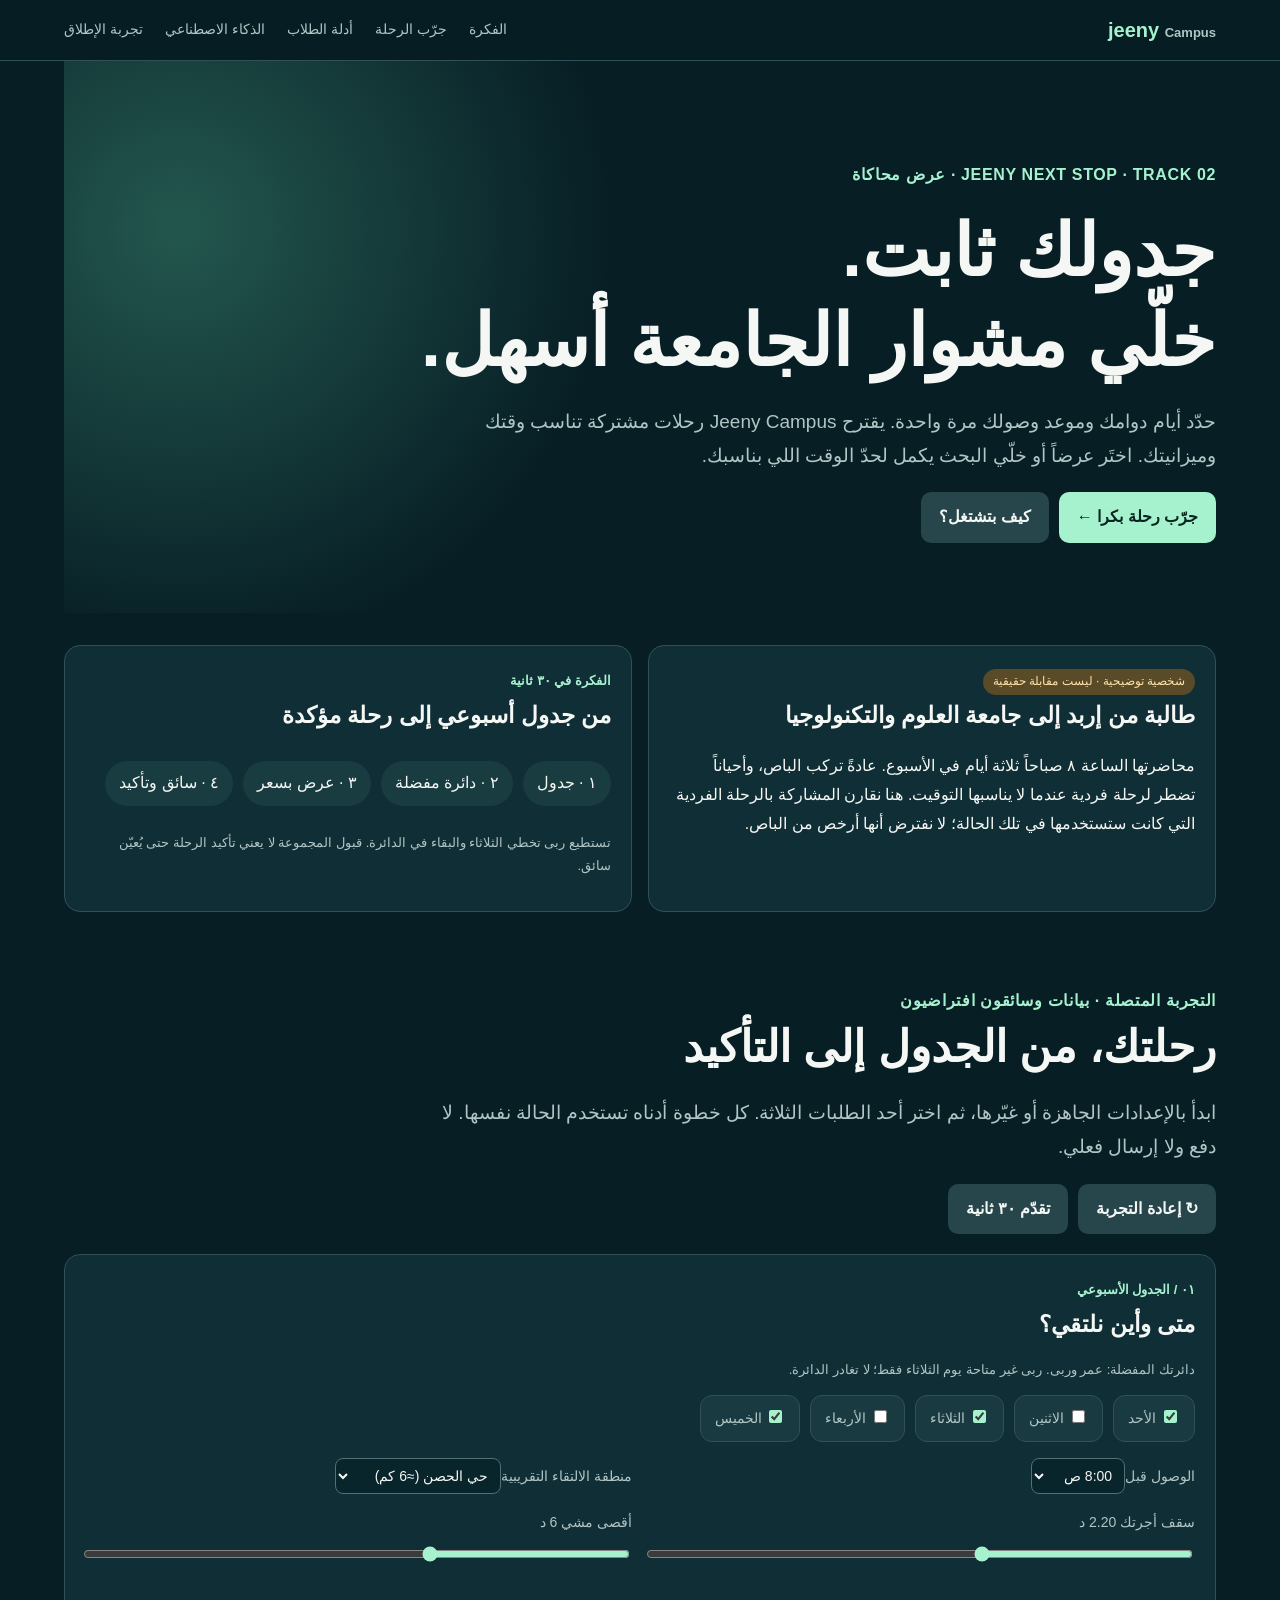
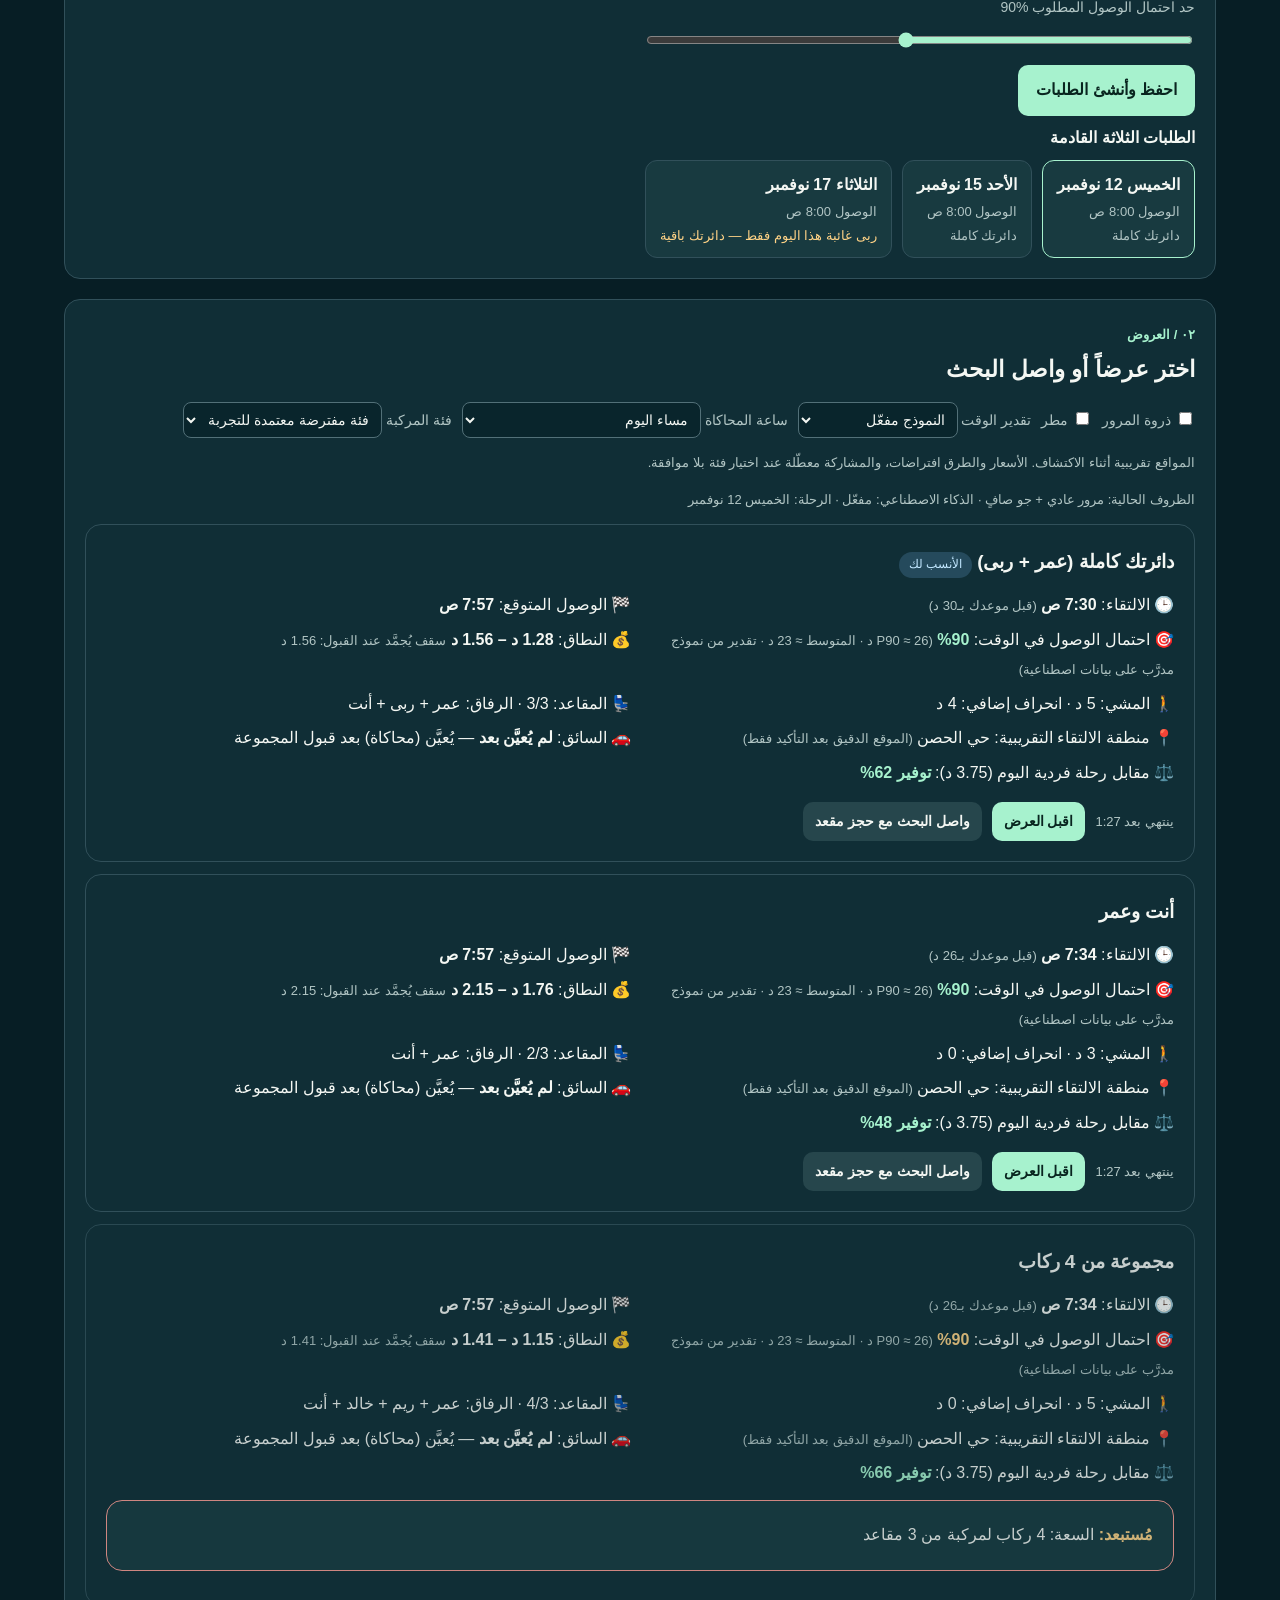
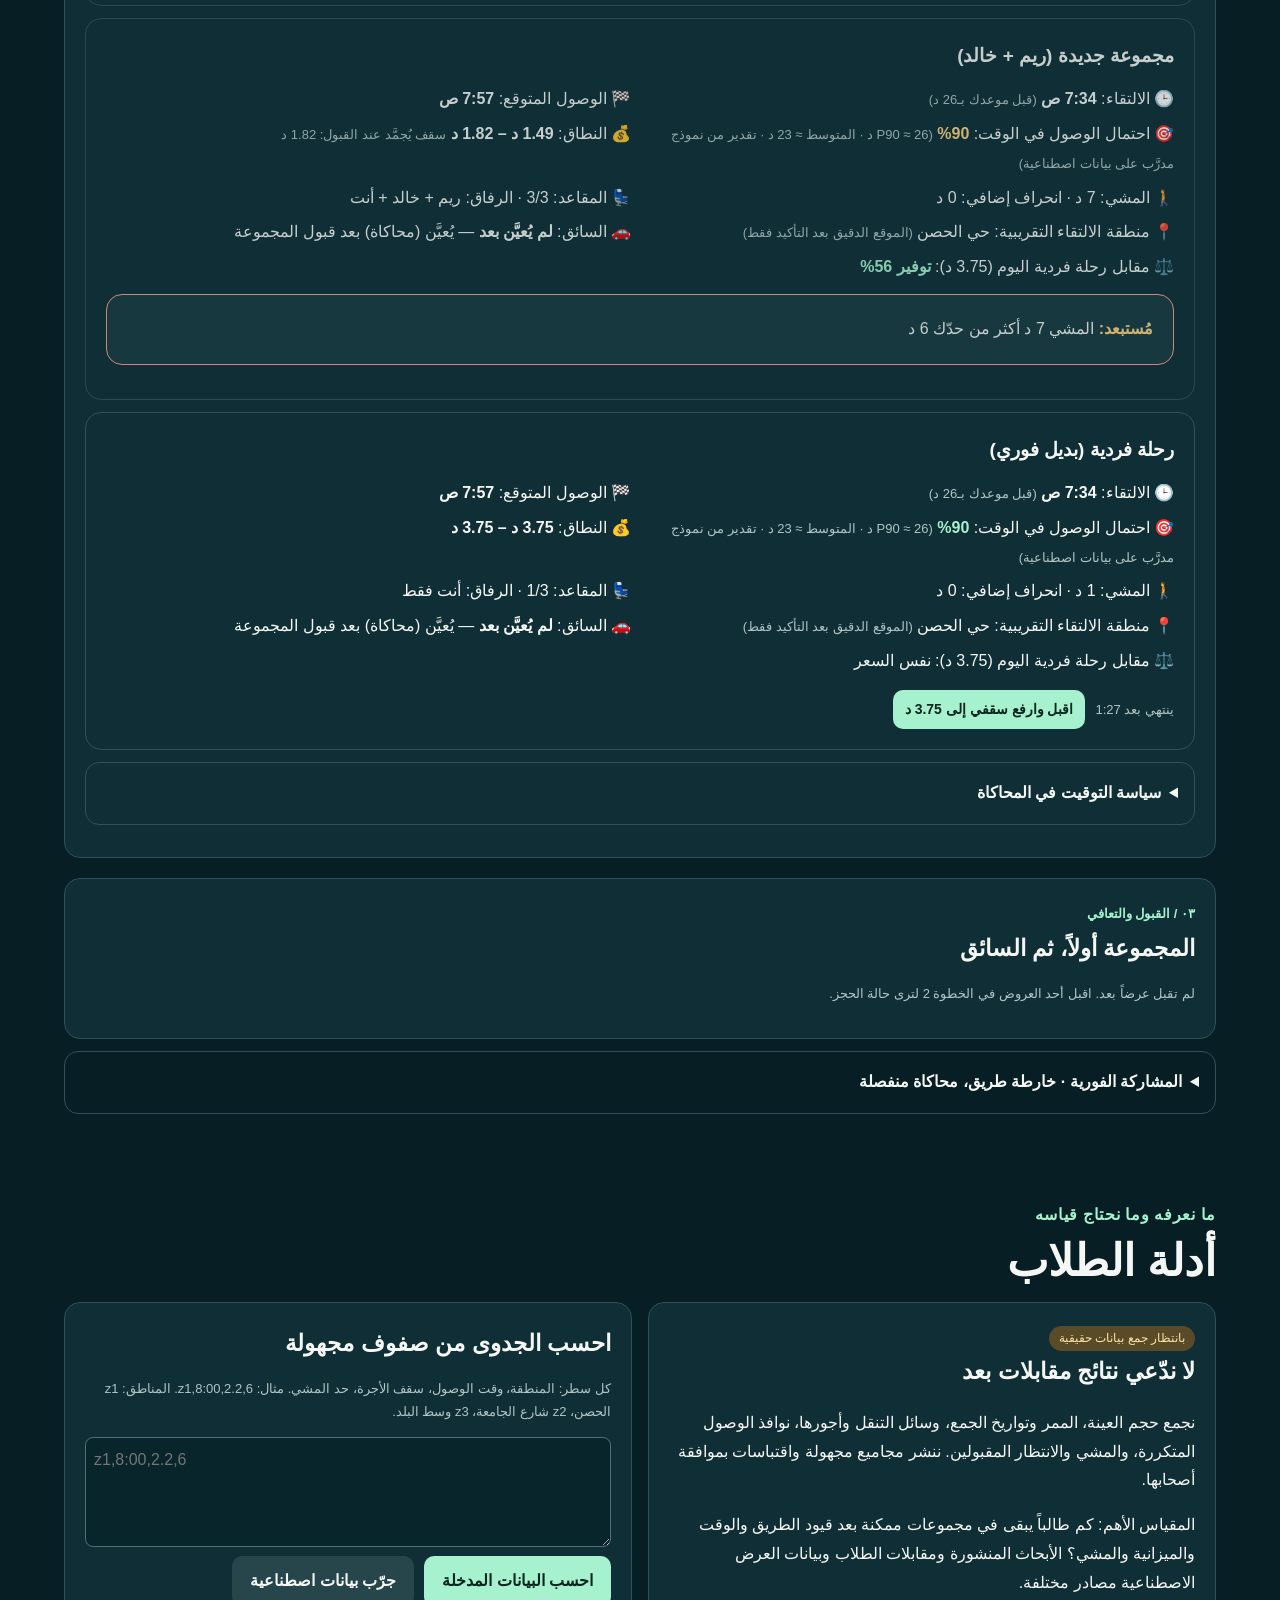
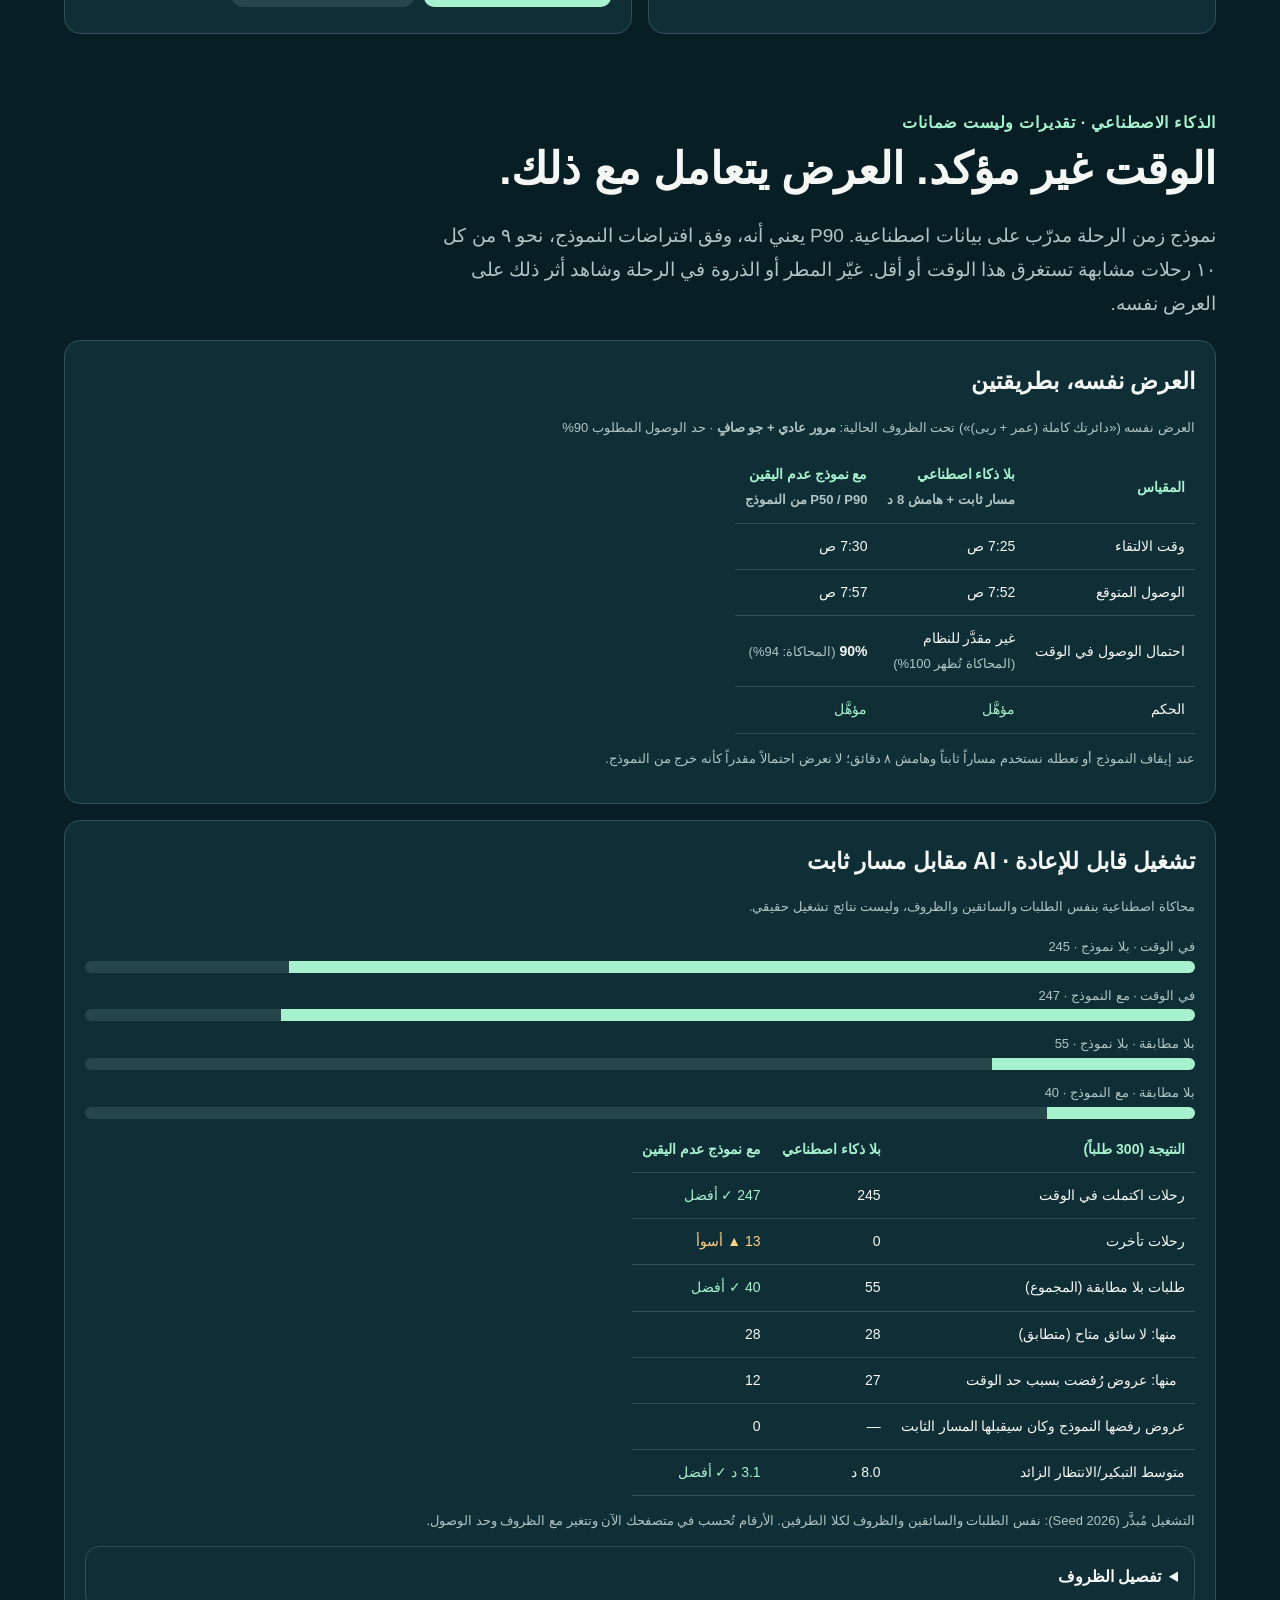
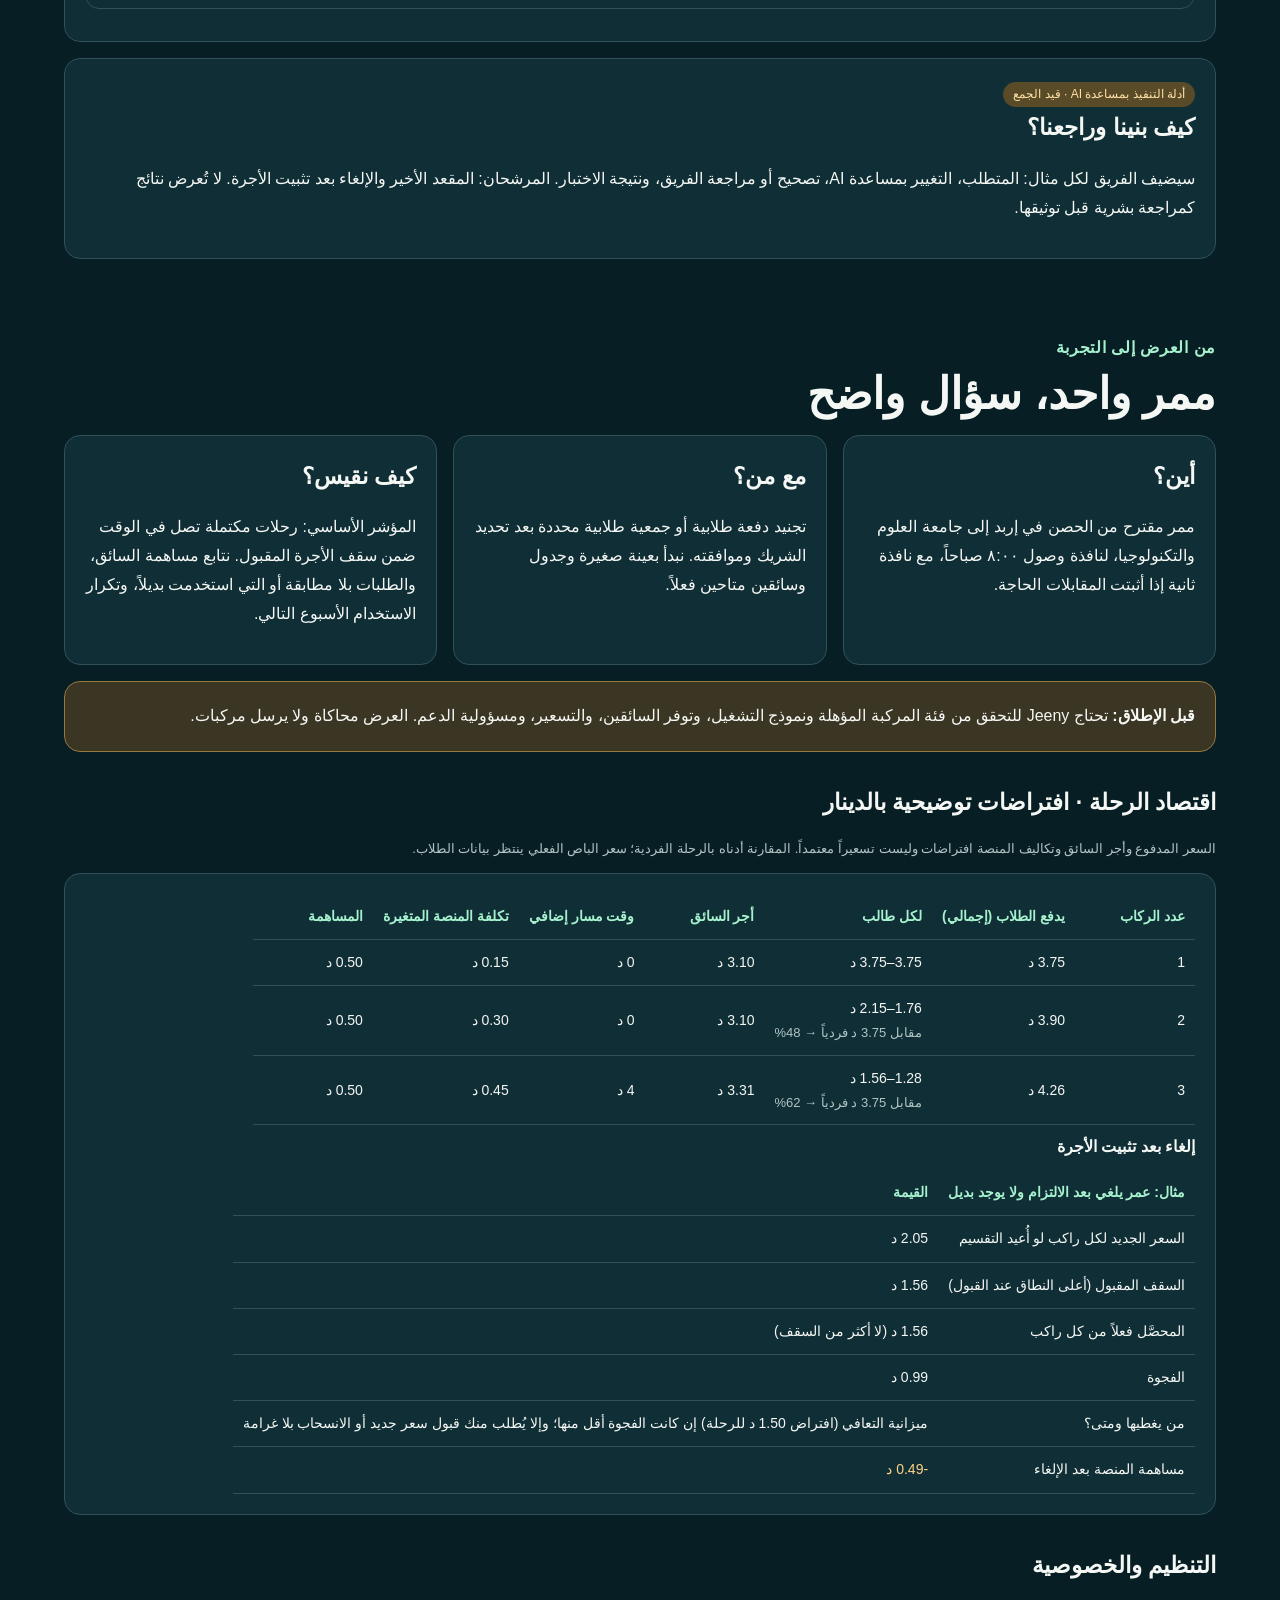
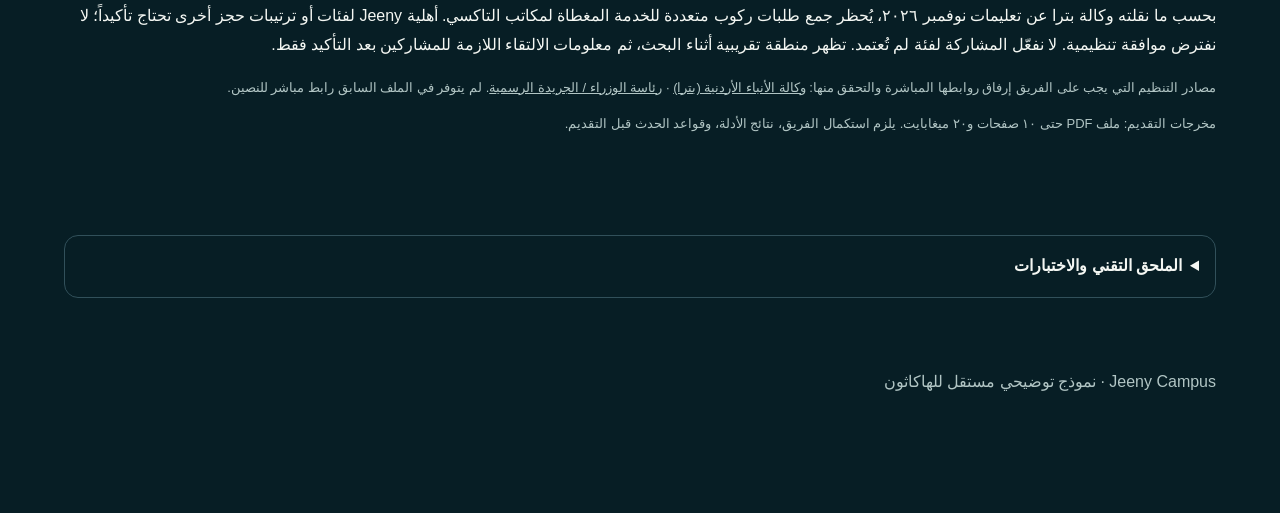
==== commit 9410068f: "Consolidate Jeeny Campus demo and context" ====
--- a/jeeny-campus.html
+++ b/jeeny-campus.html
@@ -1,17 +1,30 @@
-<!DOCTYPE html>
-<html lang="ar" dir="rtl">
-<head>
-<meta charset="utf-8">
-<meta name="viewport" content="width=device-width,initial-scale=1">
-<title>Jeeny Campus — الشرح الكامل للمشروع</title>
-<style>
+<!doctype html><html lang="ar" dir="rtl"><head><meta charset="utf-8"><meta name="viewport" content="width=device-width,initial-scale=1"><title>Jeeny Campus | رحلة الجامعة، أوضح وأسهل</title><style>
+:root{--bg:#071e25;--card:#102e36;--line:#31505a;--text:#f4f7f3;--mute:#b1c5c4;--teal:#a7f2ce;--amber:#ffd386;--red:#ff9d94;--green:#a7f2ce;--blue:#9fd6fb}*{box-sizing:border-box}html{scroll-behavior:smooth}body{margin:0;background:var(--bg);color:var(--text);font:16px/1.8 Tahoma,Arial,sans-serif}a{color:inherit}nav{position:sticky;top:0;z-index:3;background:#071e25ed;backdrop-filter:blur(12px);border-bottom:1px solid var(--line)}.nav{max-width:1200px;margin:auto;display:flex;align-items:center;gap:22px;padding:12px 24px;overflow:auto;white-space:nowrap}.brand{font-size:20px;font-weight:bold;color:var(--teal);margin-left:auto}.nav a{text-decoration:none;font-size:14px;color:var(--mute)}main{max-width:1200px;margin:auto;padding:0 24px 100px}section{padding:75px 0 0;scroll-margin-top:75px}h1{font-size:clamp(38px,6vw,72px);line-height:1.25;max-width:850px;margin:16px 0}h2{font-size:clamp(28px,4vw,44px);line-height:1.4;margin:0 0 10px}h3{font-size:23px;margin:0 0 12px}h4{margin:8px 0}.eyebrow{color:var(--teal);font-weight:bold;letter-spacing:.04em}.lead{font-size:19px;color:var(--mute);max-width:780px}.hero{padding:100px 0 70px;background:radial-gradient(circle at 10% 30%,#23574e 0,transparent 39%)}.actions,.ctl,.chips{display:flex;gap:10px;flex-wrap:wrap;align-items:center}.btn,.nb,button{display:inline-block;background:var(--teal);color:#09251f;border:0;border-radius:10px;padding:11px 18px;font:inherit;font-weight:bold;cursor:pointer;text-decoration:none}.nb{font-size:14px;padding:7px 12px}.g{background:#26464c;color:var(--text)}.r{background:#5d3031;color:#ffe5e3}button:disabled{opacity:.4;cursor:not-allowed}.grid{display:grid;gap:16px}.g2{grid-template-columns:repeat(2,minmax(0,1fr))}.g3{grid-template-columns:repeat(3,minmax(0,1fr))}.card,.offer,.result,.alert{background:var(--card);border:1px solid var(--line);border-radius:16px;padding:20px}.offer{margin:12px 0}.offer.off{opacity:.8}.offer.acc{border-color:var(--teal)}.oh{font-size:19px;margin-bottom:12px}.oa{display:flex;gap:10px;align-items:center;flex-wrap:wrap;margin-top:14px}.result{margin:12px 0;background:#183b40}.alert{border-color:#94783e;background:#3b3523}.note,small{color:var(--mute);font-size:13px}.warn{color:var(--amber)}.ok{color:var(--green)}.big{font-size:30px;color:var(--teal);font-weight:bold}.pill{display:inline-block;border-radius:30px;padding:2px 10px;font-size:12px;background:#31565a;color:var(--teal)}.P1{background:#594a28;color:#ffe2a6}.P2{background:#254a5c;color:#c2e7ff}.chip{background:#183a40;border:1px solid var(--line);border-radius:12px;padding:10px 14px;cursor:pointer}.chip small{display:block}.chip.sel{border-color:var(--teal)}label{display:block;color:var(--mute);font-size:14px}input,select,textarea{font:inherit;color:var(--text);background:#09252c;border:1px solid #527078;border-radius:8px;padding:8px;max-width:100%}input[type=checkbox]{accent-color:#a7f2ce}input[type=range]{width:100%;accent-color:#a7f2ce}textarea{width:100%;min-height:110px;direction:ltr}table{width:100%;border-collapse:collapse;font-size:14px;display:block;overflow-x:auto}th,td{padding:10px;text-align:right;border-bottom:1px solid var(--line);min-width:120px}th{color:var(--teal)}.stps{display:flex;gap:10px;flex-wrap:wrap}.stp{padding:6px 12px;border-radius:30px;background:#29434a}.stp.d{color:var(--green)}.stp.b{color:var(--red)}details{border:1px solid var(--line);border-radius:14px;padding:16px;margin:12px 0}summary{cursor:pointer;font-weight:bold}.tr{padding:10px;border-bottom:1px solid var(--line)}.tr.f{color:var(--red)}.tr.p{color:var(--green)}iframe{width:100%;height:800px;border:0;background:white}.sep{height:1px;background:var(--line);margin:48px 0}.number{font-size:13px;color:var(--teal);font-weight:bold}.flow{display:flex;gap:10px;flex-wrap:wrap;margin:25px 0}.flow span{background:#193c40;padding:8px 14px;border-radius:30px}.footer{color:var(--mute);margin-top:70px}.tablewrap{overflow:auto}@media(max-width:700px){.g2,.g3{grid-template-columns:1fr}.hero{padding:65px 0 35px}.nav{gap:15px;padding:10px 16px}.brand{position:sticky;right:0;background:#071e25}main{padding:0 16px 70px}section{padding-top:55px}.lead{font-size:17px}}
+</style></head><body><nav><div class="nav"><div class="brand">jeeny <small>Campus</small></div><a href="#idea">الفكرة</a><a href="#journey">جرّب الرحلة</a><a href="#evidence">أدلة الطلاب</a><a href="#ai">الذكاء الاصطناعي</a><a href="#pilot">تجربة الإطلاق</a></div></nav><main>
+<section class="hero" id="idea"><div class="eyebrow">JEENY NEXT STOP · TRACK 02 · عرض محاكاة</div><h1>جدولك ثابت.<br>خلّي مشوار الجامعة أسهل.</h1><p class="lead">حدّد أيام دوامك وموعد وصولك مرة واحدة. يقترح Jeeny Campus رحلات مشتركة تناسب وقتك وميزانيتك. اختَر عرضاً أو خلّي البحث يكمل لحدّ الوقت اللي بناسبك.</p><div class="actions"><a class="btn" href="#journey">جرّب رحلة بكرا ←</a><a class="btn g" href="#how">كيف بتشتغل؟</a></div></section>
+<div class="grid g2" style="margin-top:32px"><div class="card"><span class="pill P1">شخصية توضيحية · ليست مقابلة حقيقية</span><h3>طالبة من إربد إلى جامعة العلوم والتكنولوجيا</h3><p>محاضرتها الساعة ٨ صباحاً ثلاثة أيام في الأسبوع. عادةً تركب الباص، وأحياناً تضطر لرحلة فردية عندما لا يناسبها التوقيت. هنا نقارن المشاركة بالرحلة الفردية التي كانت ستستخدمها في تلك الحالة؛ لا نفترض أنها أرخص من الباص.</p></div><div class="card" id="how"><span class="number">الفكرة في ٣٠ ثانية</span><h3>من جدول أسبوعي إلى رحلة مؤكدة</h3><div class="flow"><span>١ · جدول</span><span>٢ · دائرة مفضلة</span><span>٣ · عرض بسعر</span><span>٤ · سائق وتأكيد</span></div><p class="note">تستطيع ربى تخطي الثلاثاء والبقاء في الدائرة. قبول المجموعة لا يعني تأكيد الرحلة حتى يُعيّن سائق.</p></div></div>
+<section id="journey"><span class="eyebrow">التجربة المتصلة · بيانات وسائقون افتراضيون</span><h2>رحلتك، من الجدول إلى التأكيد</h2><p class="lead">ابدأ بالإعدادات الجاهزة أو غيّرها، ثم اختر أحد الطلبات الثلاثة. كل خطوة أدناه تستخدم الحالة نفسها. لا دفع ولا إرسال فعلي.</p><div class="actions"><button id="jReset" class="g">↻ إعادة التجربة</button><button id="jFast2" class="g">تقدّم ٣٠ ثانية</button></div><div id="jFlash" class="alert" style="display:none" role="status"></div>
+<div class="card" style="margin-top:20px"><span class="number">٠١ / الجدول الأسبوعي</span><h3>متى وأين نلتقي؟</h3><p class="note">دائرتك المفضلة: عمر وربى. ربى غير متاحة يوم الثلاثاء فقط؛ لا تغادر الدائرة.</p><div id="jDays" class="chips"></div><div class="grid g2" style="margin-top:16px"><label>الوصول قبل<select id="jArrive"></select></label><label>منطقة الالتقاء التقريبية<select id="jZone"></select></label><label>سقف أجرتك <output id="jCapO"></output><input id="jCap" type="range" min="0.5" max="5" step="0.1"></label><label>أقصى مشي <output id="jWalkO"></output><input id="jWalk" type="range" min="1" max="15" step="1"></label><label>حد احتمال الوصول المطلوب <output id="jThrO"></output><input id="jThr" type="range" min="80" max="99" step="1"></label></div><button id="jSave">احفظ وأنشئ الطلبات</button><div id="jSaveMsg" class="ok" role="status"></div><h4>الطلبات الثلاثة القادمة</h4><div id="jReqs" class="chips"></div></div>
+<div class="card" style="margin-top:20px"><span class="number">٠٢ / العروض</span><h3>اختر عرضاً أو واصل البحث</h3><div class="ctl"><label><input type="checkbox" data-bind="cond.pk"> ذروة المرور</label><label><input type="checkbox" data-bind="cond.rn"> مطر</label><label>تقدير الوقت <select data-bind="ai"><option value="on">النموذج مفعّل</option><option value="off">النموذج معطّل</option><option value="down">محاكاة تعطل النموذج</option></select></label><label>ساعة المحاكاة <select data-bind="clock"><option value="eve">مساء اليوم</option><option value="pre">صباح الرحلة: ما زال الإرسال ممكناً</option><option value="late">صباح الرحلة: فات وقت الإرسال</option></select></label><label>فئة المركبة <select data-bind="vehicle"><option value="1">فئة مفترضة معتمدة للتجربة</option><option value="0">فئة دون موافقة للمشاركة</option></select></label></div><p class="note">المواقع تقريبية أثناء الاكتشاف. الأسعار والطرق افتراضات، والمشاركة معطّلة عند اختيار فئة بلا موافقة.</p><div id="jOffers"></div><div id="jSearch" class="result" style="display:none"></div><details><summary>سياسة التوقيت في المحاكاة</summary><div id="jPolicy"></div></details></div>
+<div class="card" style="margin-top:20px"><span class="number">٠٣ / القبول والتعافي</span><h3>المجموعة أولاً، ثم السائق</h3><div id="jRide"></div></div>
+<details><summary>المشاركة الفورية · خارطة طريق، محاكاة منفصلة</summary><p>بموافقة الطالب ننتظر حتى ١٥ دقيقة، ونخرج مبكراً إذا تطلّب موعد الوصول ذلك؛ البديل رحلة فردية بموافقته.</p><label>الانتظار الذي أوافق عليه <output id="jIpOptO"></output><input id="jIpOpt" type="range" min="0" max="15" value="15"></label><label>الوقت المتبقي للوصول <output id="jIpLeftO"></output><input id="jIpLeft" type="range" min="10" max="90" value="45"></label><div id="jIpOut"></div></details></section>
+<section id="evidence"><span class="eyebrow">ما نعرفه وما نحتاج قياسه</span><h2>أدلة الطلاب</h2><div class="grid g2"><div class="card"><span class="pill P1">بانتظار جمع بيانات حقيقية</span><h3>لا ندّعي نتائج مقابلات بعد</h3><p>نجمع حجم العينة، الممر وتواريخ الجمع، وسائل التنقل وأجورها، نوافذ الوصول المتكررة، والمشي والانتظار المقبولين. ننشر مجاميع مجهولة واقتباسات بموافقة أصحابها.</p><p>المقياس الأهم: كم طالباً يبقى في مجموعات ممكنة بعد قيود الطريق والوقت والميزانية والمشي؟ الأبحاث المنشورة ومقابلات الطلاب وبيانات العرض الاصطناعية مصادر مختلفة.</p></div><div class="card"><h3>احسب الجدوى من صفوف مجهولة</h3><p class="note">كل سطر: المنطقة، وقت الوصول، سقف الأجرة، حد المشي. مثال: z1,8:00,2.2,6. المناطق: z1 الحصن، z2 شارع الجامعة، z3 وسط البلد.</p><textarea id="evCsv" placeholder="z1,8:00,2.2,6"></textarea><div class="actions"><button id="evCalc">احسب البيانات المدخلة</button><button id="evSynth" class="g">جرّب بيانات اصطناعية</button></div><div id="evOut"></div></div></div></section>
+<section id="ai"><span class="eyebrow">الذكاء الاصطناعي · تقديرات وليست ضمانات</span><h2>الوقت غير مؤكد. العرض يتعامل مع ذلك.</h2><p class="lead">نموذج زمن الرحلة مدرّب على بيانات اصطناعية. P90 يعني أنه، وفق افتراضات النموذج، نحو ٩ من كل ١٠ رحلات مشابهة تستغرق هذا الوقت أو أقل. غيّر المطر أو الذروة في الرحلة وشاهد أثر ذلك على العرض نفسه.</p><div class="card"><h3>العرض نفسه، بطريقتين</h3><div id="jAiCmp"></div><p class="note">عند إيقاف النموذج أو تعطله نستخدم مساراً ثابتاً وهامش ٨ دقائق؛ لا نعرض احتمالاً مقدراً كأنه خرج من النموذج.</p></div><div class="card" style="margin-top:16px"><h3>تشغيل قابل للإعادة · AI مقابل مسار ثابت</h3><p class="note">محاكاة اصطناعية بنفس الطلبات والسائقين والظروف، وليست نتائج تشغيل حقيقي.</p><div id="jBench"></div><details><summary>تفصيل الظروف</summary><div id="jBenchMx"></div></details></div><div class="card" style="margin-top:16px"><span class="pill P1">أدلة التنفيذ بمساعدة AI · قيد الجمع</span><h3>كيف بنينا وراجعنا؟</h3><p>سيضيف الفريق لكل مثال: المتطلب، التغيير بمساعدة AI، تصحيح أو مراجعة الفريق، ونتيجة الاختبار. المرشحان: المقعد الأخير والإلغاء بعد تثبيت الأجرة. لا تُعرض نتائج كمراجعة بشرية قبل توثيقها.</p></div></section>
+<section id="pilot"><span class="eyebrow">من العرض إلى التجربة</span><h2>ممر واحد، سؤال واضح</h2><div class="grid g3"><div class="card"><h3>أين؟</h3><p>ممر مقترح من الحصن في إربد إلى جامعة العلوم والتكنولوجيا، لنافذة وصول ٨:٠٠ صباحاً، مع نافذة ثانية إذا أثبتت المقابلات الحاجة.</p></div><div class="card"><h3>مع من؟</h3><p>تجنيد دفعة طلابية أو جمعية طلابية محددة بعد تحديد الشريك وموافقته. نبدأ بعينة صغيرة وجدول وسائقين متاحين فعلاً.</p></div><div class="card"><h3>كيف نقيس؟</h3><p>المؤشر الأساسي: رحلات مكتملة تصل في الوقت ضمن سقف الأجرة المقبول. نتابع مساهمة السائق، والطلبات بلا مطابقة أو التي استخدمت بديلاً، وتكرار الاستخدام الأسبوع التالي.</p></div></div><div class="alert" style="margin-top:16px"><b>قبل الإطلاق:</b> تحتاج Jeeny للتحقق من فئة المركبة المؤهلة ونموذج التشغيل، وتوفر السائقين، والتسعير، ومسؤولية الدعم. العرض محاكاة ولا يرسل مركبات.</div><h3 style="margin-top:30px">اقتصاد الرحلة · افتراضات توضيحية بالدينار</h3><p class="note">السعر المدفوع وأجر السائق وتكاليف المنصة افتراضات وليست تسعيراً معتمداً. المقارنة أدناه بالرحلة الفردية؛ سعر الباص الفعلي ينتظر بيانات الطلاب.</p><div class="card"><div id="jEcon"></div><h4>إلغاء بعد تثبيت الأجرة</h4><div id="jEconCancel"></div></div><h3 style="margin-top:30px">التنظيم والخصوصية</h3><p>بحسب ما نقلته وكالة بترا عن تعليمات نوفمبر ٢٠٢٦، يُحظر جمع طلبات ركوب متعددة للخدمة المغطاة لمكاتب التاكسي. أهلية Jeeny لفئات أو ترتيبات حجز أخرى تحتاج تأكيداً؛ لا نفترض موافقة تنظيمية. لا نفعّل المشاركة لفئة لم تُعتمد. تظهر منطقة تقريبية أثناء البحث، ثم معلومات الالتقاء اللازمة للمشاركين بعد التأكيد فقط.</p><p class="note">مصادر التنظيم التي يجب على الفريق إرفاق روابطها المباشرة والتحقق منها: <a href="https://petra.gov.jo/" target="_blank" rel="noopener">وكالة الأنباء الأردنية (بترا)</a> · <a href="https://pm.gov.jo/" target="_blank" rel="noopener">رئاسة الوزراء / الجريدة الرسمية</a>. لم يتوفر في الملف السابق رابط مباشر للنصين.</p><p class="note">مخرجات التقديم: ملف PDF حتى ١٠ صفحات و٢٠ ميغابايت. يلزم استكمال الفريق، نتائج الأدلة، وقواعد الحدث قبل التقديم.</p></section>
+<section><details><summary>الملحق التقني والاختبارات</summary><p>محرك العرض يعمل في المتصفح فقط؛ اختبار المقعد الأخير يثبت ترتيب عمليتين في مخزن محلي واحد، ولا يثبت سلامة التزامن على خادم متعدد المستخدمين.</p><div class="actions"><button id="jTestAll">شغّل كل السيناريوهات</button><button data-test="expired" class="g">انتهاء العرض</button><button data-test="cap" class="g">فوق الميزانية</button><button data-test="seat" class="g">المقعد الأخير</button><button data-test="nodriver" class="g">بلا سائق</button><button data-test="dlost" class="g">إلغاء السائق</button><button data-test="cancel" class="g">إلغاء الراكب</button><button data-test="dispatch" class="g">وقت الإرسال</button><button data-test="vehicle" class="g">فئة غير معتمدة</button></div><div id="jTests"></div><h3>نماذج أخرى قيد البحث</h3><p>قد يفيد توقع الطلب في التخطيط لتوفر السائقين. وقد يُستخدم توقع الإلغاء لتذكير مناسب أو إعداد قائمة انتظار، دون تغيير شروط راكب تلقائياً. كلاهما أفكار بحثية وليسا جزءاً من الرحلة المعروضة.</p><details><summary>الأرشيف الأصلي: المعمارية، الحالات، سجل القرارات والملاحظات</summary><p class="note">احتفظنا بالصفحة الأصلية كاملة؛ ملاحظات المتصفح تبقى في التخزين المحلي نفسه.</p><iframe title="الأرشيف التقني الأصلي" srcdoc="&lt;!DOCTYPE html&gt;
+&lt;html lang=&quot;ar&quot; dir=&quot;rtl&quot;&gt;
+&lt;head&gt;
+&lt;meta charset=&quot;utf-8&quot;&gt;
+&lt;meta name=&quot;viewport&quot; content=&quot;width=device-width,initial-scale=1&quot;&gt;
+&lt;title&gt;Jeeny Campus — الشرح الكامل للمشروع&lt;/title&gt;
+&lt;style&gt;
 :root{
   --bg:#0b1220;--bg2:#111a2e;--card:#16213a;--line:#25335a;--text:#e8edf7;--mute:#9fb0d0;
   --teal:#2dd4bf;--blue:#60a5fa;--amber:#fbbf24;--red:#f87171;--green:#4ade80;--violet:#a78bfa;
 }
 *{box-sizing:border-box;margin:0;padding:0}
 html{scroll-behavior:smooth}
-body{font-family:"Geeza Pro","Segoe UI",Tahoma,"Noto Naskh Arabic",sans-serif;background:var(--bg);color:var(--text);line-height:1.9;font-size:17px}
+body{font-family:&quot;Geeza Pro&quot;,&quot;Segoe UI&quot;,Tahoma,&quot;Noto Naskh Arabic&quot;,sans-serif;background:var(--bg);color:var(--text);line-height:1.9;font-size:17px}
 a{color:inherit}
 .layout{display:flex;min-height:100vh}
 nav{position:fixed;top:0;right:0;width:250px;height:100vh;background:var(--bg2);border-left:1px solid var(--line);padding:20px 14px;overflow-y:auto;z-index:20}
@@ -58,7 +71,7 @@
 svg text{font-family:inherit}
 .flow{display:flex;flex-direction:column;gap:0}
 .stage{display:flex;gap:14px;align-items:flex-start;position:relative;padding-bottom:18px}
-.stage:not(:last-child)::before{content:"";position:absolute;right:21px;top:44px;bottom:0;width:2px;background:var(--line)}
+.stage:not(:last-child)::before{content:&quot;&quot;;position:absolute;right:21px;top:44px;bottom:0;width:2px;background:var(--line)}
 .stage .dot{flex:none;width:44px;height:44px;border-radius:50%;background:var(--blue);color:#05172e;font-weight:800;display:grid;place-items:center;z-index:1}
 .stage .body{background:var(--card);border:1px solid var(--line);border-radius:14px;padding:12px 16px;flex:1}
 .stage h4{color:var(--blue)}
@@ -112,939 +125,1159 @@
 .ni p{white-space:pre-wrap;font-size:15px;margin:4px 0}
 .ni .a{display:flex;gap:6px;flex-wrap:wrap;margin-top:6px}
 
-</style>
-</head>
-<body>
-<div class="layout">
-<nav id="nav"><div class="logo">🚖 Jeeny Campus</div></nav>
-<main>
-
-<header class="hero" id="top" data-nav="الرئيسية">
-  <div class="tag">هاكاثون جيني · المواصلات والذكاء الاصطناعي · 27–28 نوفمبر 2026</div>
-  <h1>Jeeny Campus<br>نظام تنقّل جامعي ذكي</h1>
-  <p>نظام يخطط تلقائياً لرحلات الطلاب المتكررة، ويكوّن مجموعات ركوب متوافقة، ويحسّن المسار والسعر، ويتكيّف عندما تتغير الجداول أو الركاب.</p>
-  <div class="quote">الطالب يحدد <b>أين</b> يجب أن يكون، و<b>متى</b>، وميزانيته وتفضيلاته — و<b>جيني تتولى التخطيط</b>.</div>
-  <h3>المشاكل الخمس التي يحلها المشروع معاً</h3>
-  <div class="grid g5" id="five"></div>
-</header>
-
-<section id="reg" data-nav="تنبيه تنظيمي مهم">
-  <h2><span class="n">!</span>اكتشاف يجب التعامل معه أولاً</h2>
-  <div class="alert">
-    <b>قيد تنظيمي محتمل:</b> تقرير لوكالة بترا بتاريخ 5 نوفمبر 2026 عن قواعد جديدة لمكاتب التاكسي الأصفر العاملة عبر تطبيقات النقل يقول إنها <b>تمنع التقاط عدة ركاب منفصلين في رحلة واحدة</b>، وتشمل أيضاً اشتراطات حول اعتماد الأجرة وخصوصية الركاب وترخيص المشغّلين.
-    <br><br>هذا <b>لا يثبت</b> أن كل مركبات جيني أو كل أشكال المشاركة ممنوعة — ينبغي التأكد من جيني أو هيئة تنظيم النقل البري.
-  </div>
-  <div class="grid g3" style="margin-top:14px">
-    <div class="card"><h4>❌ لا تقل</h4><p>إن مشاركة الركاب مسموحة قانونياً لكل مركبات جيني.</p></div>
-    <div class="card"><h4>✅ قل</h4><p>المشاركة الحية خاضعة لفئة المركبة والتصريح التنظيمي المعمول به.</p></div>
-    <div class="card"><h4>🛠 ابنِ</h4><p>نموذج مطابقة «واعٍ بالامتثال» يوضح كيف ستعمل المشاركة حيث تكون مسموحة.</p></div>
-  </div>
-  <p class="note">لماذا يهم؟ لأن حكّاماً من شركة نقل قد يهتمون بالجدوى بقدر اهتمامهم بالابتكار التقني. موضوع الهاكاثون (المواصلات والذكاء الاصطناعي) يتطابق مع مسار «تنقّل الطلاب اليومي».</p>
-</section>
-
-<section id="model" data-nav="1. النموذج المنتجي">
-  <h2><span class="n">1</span>النموذج المنتجي: ستة مفاهيم منفصلة</h2>
-  <p class="lead">بدل معاملة كل حجز كرحلة معزولة، نفصل المنتج إلى ستة مفاهيم. هذا الفصل يمنع كثيراً من مشاكل التشغيل والبرمجة.</p>
-  <div class="grid g3" id="concepts"></div>
-  <div class="quote">مثال: أربعة أصدقاء في نفس <b>دائرة الركوب</b> لا يسافرون جميعاً كل ثلاثاء، والانضمام للدائرة <b>لا</b> يحجز مقعداً ولا يخصم مالاً تلقائياً.</div>
-  <h3>تسلسل المفاهيم</h3>
-  <div id="chainSvg"></div>
-</section>
-
-<section id="ai" data-nav="2. الخوارزميات والذكاء">
-  <h2><span class="n">2</span>أين نستخدم الخوارزميات وأين نستخدم الذكاء الاصطناعي</h2>
-  <p class="lead"><b>القرار المحدَّث: نظام هجين.</b> <u>الخوارزميات تقرر</u> (القيود، السلامة، الموعد، السعر، الموافقات) لأن نتيجتها يجب أن تكون مضمونة. و<u>الذكاء الاصطناعي يتنبأ</u> بما لا يمكن حسابه بصيغة: الطلب القادم، واحتمال الإلغاء، وزمن الرحلة وعدم اليقين فيه. مخرجاته تغذّي الترتيب والتجهيز <b>ولا تتجاوز أي قيد صارم</b>؛ وإن تعطل النموذج يعود النظام إلى قيم افتراضية آمنة. وتحتسب الهاكاثون 20% على دمج ميزات الذكاء الاصطناعي، لذلك أضفنا ثلاثة نماذج حقيقية قابلة للتجربة في القسم التالي.</p>
-  <div class="tabs" id="aiTabs"></div>
-  <div class="panel" id="aiPanel"></div>
-
-  <h3>🔧 جرّب: متى يجب أن أغادر، وهل المشاركة تستحق وقتي؟ (القدرة C)</h3>
-  <div class="panel">
-    <div class="formula">t_pickup = t_deadline − t_journey − t_buffer</div>
-    <div class="sl"><label>موعد المحاضرة (دقيقة بعد 7:00)</label><input id="dl" type="range" min="30" max="180" step="5" value="60"><output id="dlo"></output></div>
-    <div class="sl"><label>زمن الرحلة المتوقع (متوسط)</label><input id="tj" type="range" min="8" max="60" value="22"><output id="tjo"></output></div>
-    <div class="sl"><label>هامش الأمان (P90)</label><input id="tb" type="range" min="0" max="25" value="8"><output id="tbo"></output></div>
-    <div class="result" id="deptRes"></div>
-    <div id="deptSvg"></div>
-    <p class="note">في الإنتاج الهامش يعتمد على عدم اليقين في زمن الرحلة (نسبة مئوية عالية مثل P90 للامتحانات)، وليس رقماً ثابتاً.</p>
-    <h4 style="color:var(--amber);margin-top:18px">مقايضة التوفير بالوقت</h4>
-    <div class="sl"><label>قيمة وقتك (دينار/ساعة)</label><input id="vt" type="range" min="0" max="6" step="0.5" value="1.5"><output id="vto"></output></div>
-    <div class="sl"><label>دقائق إضافية (تبكير/انتظار/مشي)</label><input id="xm" type="range" min="0" max="45" value="12"><output id="xmo"></output></div>
-    <div class="sl"><label>التوفير المالي من المشاركة</label><input id="sv" type="range" min="0" max="6" step="0.25" value="2"><output id="svo"></output></div>
-    <div class="result" id="tmRes"></div>
-    <p class="note">قيمة الوقت يحددها الطالب في إعداداته (رقم افتراضي للتوضيح). الصافي = التوفير − (الدقائق ÷ 60 × قيمة الوقت).</p>
-  </div>
-</section>
-
-<section id="ailab" data-nav="2ب. مختبر الذكاء الاصطناعي">
-  <h2><span class="n">2ب</span>مختبر الذكاء الاصطناعي: ثلاثة نماذج تعمل فعلاً</h2>
-  <p class="lead">هذه نماذج تعلّم آلي حقيقية <b>تُدرَّب الآن في متصفحك</b> أمام عينيك، ثم تُقيَّم على بيانات لم ترها. <b class="warn">البيانات اصطناعية</b> (مولَّدة بنمط معروف لأننا لا نملك بيانات جيني). الهدف إثبات الفكرة والتقييم؛ وفي الإنتاج يُعاد التدريب على بيانات رحلات حقيقية بموافقة الطلاب.</p>
-
-  <h3>أين يقع الذكاء الاصطناعي في النظام؟</h3>
-  <div class="grid g5">
-    <div class="card"><h4>1 · المدخلات</h4><p>الجداول، الطلبات، الخرائط، التقويم</p></div>
-    <div class="card" style="border-color:var(--violet)"><h4 style="color:var(--violet)">2 · نماذج AI (تتنبأ)</h4><p>طلب · إلغاء · زمن الرحلة</p></div>
-    <div class="card" style="border-color:var(--amber)"><h4 style="color:var(--amber)">3 · محرك المطابقة (يقرر)</h4><p>يستخدم التنبؤات في الترتيب والتجهيز</p></div>
-    <div class="card" style="border-color:var(--red)"><h4 style="color:var(--red)">4 · قيود صارمة (حق النقض)</h4><p>موعد، سعة، سعر، قانون، موافقة</p></div>
-    <div class="card"><h4>5 · العرض للطالب</h4><p>مع سبب التوصية ودرجة الموثوقية</p></div>
-  </div>
-  <div class="quote"><b>قاعدة الدمج:</b> الذكاء الاصطناعي يؤثر في <u>ترتيب</u> الخيارات و<u>تجهيز</u> الموارد، ولا يملك صلاحية <u>الموافقة</u> على شيء. إن تعطل أي نموذج: نستخدم قيماً افتراضية محافظة (هامش أمان أكبر، بلا توقع طلب، بلا قائمة انتظار تلقائية).</div>
-
-  <h3>النموذج 1 · توقع الطلب (Demand Forecast)</h3>
-  <div class="panel">
-    <p class="lead" style="margin-bottom:8px"><b>السؤال:</b> كم طلباً سيأتي من منطقة معيّنة صباح كل يوم الأسبوع القادم؟ <b>القرار الذي يغذّيه:</b> متى نبدأ توليد العروض وأين نقترح نقاط التقاء مشتركة (ويدعم ميزة محطات الباص).<br><b>النوع:</b> انحدار خطي (ridge) على اليوم، وأسبوع الامتحانات، والاتجاه.</p>
-    <label style="cursor:pointer"><input type="checkbox" id="l1ex"> الأسبوع القادم أسبوع امتحانات</label>
-    <div id="l1Svg"></div>
-    <div class="result" id="lab1Eval"></div>
-  </div>
-
-  <h3>النموذج 2 · مخاطر الإلغاء (Cancellation Risk)</h3>
-  <div class="panel">
-    <p class="lead" style="margin-bottom:8px"><b>السؤال:</b> ما احتمال أن يلغي هذا الراكب؟ <b>القرار الذي يغذّيه:</b> هل نرسل تذكيراً ونجهّز قائمة انتظار قبل أن يلغي. هذا يحل مشكلة «ماذا لو ألغى راكب بعد الالتزام» بأن نملأ المقعد مبكراً.<br><b>النوع:</b> انحدار لوجستي (logistic regression).</p>
-    <div class="chips" style="margin:6px 0"><label class="chip" style="cursor:pointer"><input type="checkbox" id="l2t"> الرحلة يوم الخميس</label><label class="chip" style="cursor:pointer"><input type="checkbox" id="l2e"> أسبوع امتحانات</label></div>
-    <div class="sl"><label>نسبة إلغائه في الماضي</label><input id="l2r" type="range" min="0" max="50" value="10"><output id="l2ro"></output></div>
-    <div class="sl"><label>كم قبل الرحلة حجز؟</label><input id="l2l" type="range" min="1" max="72" value="24"><output id="l2lo"></output></div>
-    <div class="result" id="l2Res"></div>
-    <div class="result" id="lab2Eval"></div>
-    <p class="note">التنبؤ يُستخدم لتجهيز بدائل فقط؛ لا يُعاقَب الطالب ولا يُرفض طلبه بسببه (عدالة).</p>
-  </div>
-
-  <h3>النموذج 3 · زمن الرحلة وعدم اليقين P90</h3>
-  <div class="panel">
-    <p class="lead" style="margin-bottom:8px"><b>السؤال:</b> كم ستستغرق الرحلة، وما أسوأ زمن معقول؟ <b>القرار الذي يغذّيه:</b> هامش الأمان ودرجة موثوقية الوصول لكل عرض، وبالتالي الحد الأدنى الإلزامي للموثوقية.<br><b>النوع:</b> نموذجان: انحدار لزمن الرحلة (log) + نموذج لعدم اليقين، فنحصل على نطاق وليس رقماً واحداً.</p>
-    <div class="sl"><label>المسافة</label><input id="l3d" type="range" min="3" max="20" value="9"><output id="l3do"></output></div>
-    <div class="sl"><label>الوقت المتاح حتى الموعد</label><input id="l3a" type="range" min="10" max="90" value="55"><output id="l3ao"></output></div>
-    <div class="chips" style="margin:6px 0"><label class="chip" style="cursor:pointer"><input type="checkbox" id="l3p" checked> ساعة الذروة</label><label class="chip" style="cursor:pointer"><input type="checkbox" id="l3r"> مطر</label></div>
-    <div class="result" id="l3Res"></div>
-    <div class="result" id="lab3Eval"></div>
-  </div>
-
-  <h3>ضمانات الاستخدام المسؤول</h3>
-  <div class="grid g2">
-    <div class="card"><h4>1. التنبؤ ليس قراراً</h4><p>لا يُحجز ولا يُخصم ولا يُرفض أحد بناءً على نموذج وحده.</p></div>
-    <div class="card"><h4>2. حق النقض للقيود</h4><p>الموعد والسعة والسعر والقانون تُفحص بعد النموذج وتتغلب عليه دائماً.</p></div>
-    <div class="card"><h4>3. بديل عند التعطل</h4><p>نموذج معطل أو خارج المدى ← قيم افتراضية محافظة، ويُسجَّل الحدث.</p></div>
-    <div class="card"><h4>4. المعايرة والمراقبة</h4><p>نقارن التوقع بالنتيجة الفعلية (مثلاً: هل وصل 90% ضمن P90؟) ونعيد التدريب عند الانحراف.</p></div>
-  </div>
-</section>
-
-<section id="match" data-nav="3. خوارزمية المطابقة">
-  <h2><span class="n">3</span>خوارزمية المطابقة التي سنبنيها</h2>
-  <p class="lead">محرك مطابقة مقيَّد بأفق متحرك (rolling-horizon): يقيّم باستمرار الطلبات المستقبلية، ويولّد المجموعات المرشحة ويرتبها ويحدّث غير المؤكد منها عند وصول معلومات جديدة.</p>
-  <div class="flow" id="stages"></div>
-
-  <h3>القيود الصارمة (غير قابلة للتفاوض)</h3>
-  <div class="formula">Arrival_i ≤ Deadline_i · WalkTime_i ≤ MaxWalk_i · Detour_i ≤ MaxDetour_i<br>Fare_i ≤ AcceptedBudget_i · Occupancy(t) ≤ SeatsAvailable(t)</div>
-  <h3>دالة التكلفة للترتيب (بعد الجدوى فقط)</h3>
-  <div class="formula">J = w₁·C + w₂·W + w₃·D + w₄·E + w₅·U</div>
-  <div class="grid g5">
-    <div class="card"><h4>C</h4><p>تكلفة الركاب المعيارية</p></div>
-    <div class="card"><h4>W</h4><p>الانتظار والمشي</p></div>
-    <div class="card"><h4>D</h4><p>الانحراف الكلي</p></div>
-    <div class="card"><h4>E</h4><p>كيلومترات مركبة إضافية</p></div>
-    <div class="card"><h4>U</h4><p>عدم اليقين في الوصول</p></div>
-  </div>
-
-  <h3>🔧 جرّب: هل هذه المجموعة ممكنة؟ (القدرة B)</h3>
-  <div class="panel">
-    <p class="lead" style="margin-bottom:6px">اختر طلاباً لتشكيل مجموعة. زمن الرحلة للجامعة يعتمد على الحي. المحرك يرفض أي مجموعة تخالف قيداً.</p>
-    <div class="chips" id="stuChips"></div>
-    <div class="result" id="grpRes"></div>
-    <p class="note">الخوارزمية ترتّب الخيارات الممكنة، ولا يخترع الإمكانية. الطالب D في المثال لا يُضاف لملء المقعد الرابع.</p>
-  </div>
-
-  <h3>🔧 المطابقة الفورية: ماذا يفعل النظام؟ (القدرة D)</h3>
-  <table id="matchTime"></table>
-</section>
-
-<section id="price" data-nav="4. التسعير">
-  <h2><span class="n">4</span>التسعير: اقتصاديات تعمل فعلاً</h2>
-  <p class="lead">أسهل طريقة لفقدان المصداقية هي وعد الطلاب بخصومات كبيرة بلا توضيح من يدفعها. يجب إرضاء ثلاثة أطراف:</p>
-  <div class="grid g3">
-    <div class="card"><h4>👨‍🎓 الطالب</h4><p>يدفع أقل مقابل رحلة مقبولة</p></div>
-    <div class="card"><h4>🚗 السائق</h4><p>يتقاضى تعويضاً كافياً</p></div>
-    <div class="card"><h4>🏢 جيني</h4><p>خدمة مستدامة اقتصادياً</p></div>
-  </div>
-  <h3>🔧 جرّب: محاكي توفير المجموعة (أرقام افتراضية)</h3>
-  <div class="panel">
-    <div class="sl"><label>سعر الرحلة الفردية (دينار)</label><input id="pf" type="range" min="2" max="10" step="0.5" value="5"><output id="pfo"></output></div>
-    <div class="sl"><label>عدد الطلاب</label><input id="pn" type="range" min="2" max="4" value="3"><output id="pno"></output></div>
-    <div class="sl"><label>سعر الرحلة المشتركة الكلي</label><input id="ps" type="range" min="3" max="20" step="0.5" value="9"><output id="pso"></output></div>
-    <div class="sl"><label>أجر السائق + التكاليف + الهامش</label><input id="pc" type="range" min="2" max="20" step="0.5" value="8"><output id="pco"></output></div>
-    <div class="sl"><label>هامش عدم اليقين في النطاق</label><input id="pu" type="range" min="0" max="30" value="10"><output id="puo"></output></div>
-    <div id="priceSvg"></div>
-    <div class="result" id="priceRes"></div>
-    <div class="formula">Pool revenue ≥ Driver payout + Platform variable costs + Required margin</div>
-    <p class="note">أرقام افتراضية وليست تسعير جيني الفعلي. ثلاث رحلات منفصلة تنتج إيراداً إجمالياً أكبر، وقد تستهلك ساعات وكيلومترات أكثر — فالتوفير للطالب لا يثبت ربحية المنصة.</p>
-  </div>
-  <h3>قواعد التسعير الموصى بها</h3>
-  <table>
-    <tr><th>الحالة</th><th>السياسة</th></tr>
-    <tr><td>المجموعة لا تزال تتكوّن</td><td>عرض السعر كـ<b>نطاق (من – إلى)</b> مع توضيح أنه تقديري</td></tr>
-    <tr><td>الطالب يقبل عرضاً مسعّراً</td><td>تجميد <b>الحد الأعلى للنطاق</b> كسقف مقبول طوال صلاحية العرض؛ قد يدفع الطالب أقل لكن ليس أكثر</td></tr>
-    <tr><td>طالب آخر ينضم</td><td>خفض الأجرة فقط إذا كان التوفير المعاد حسابه صالحاً ومسموحاً</td></tr>
-    <tr><td>إلغاء راكب قبل الالتزام</td><td>إعادة حساب العروض غير الملتزم بها</td></tr>
-    <tr><td>إلغاء راكب بعد الالتزام</td><td>احترام شروط الباقين بالترتيب: (1) ملء المقعد الشاغر بمطابقة جديدة، (2) امتصاص الفرق، (3) موافقة جديدة أو إلغاء بلا غرامة — التفصيل في قسم 16</td></tr>
-    <tr><td>الرحلة المشتركة غير مجدية اقتصادياً</td><td>عدم «تصنيع» توفير؛ <b>متابعة البحث عن عرض آخر</b> حتى وقت الإغلاق (أبطأ لكنه قد يكون أفضل)، مع بقاء الرحلة الفردية الفورية خياراً للطالب</td></tr>
-    <tr><td>تطبيق كوبون</td><td>الخصم بعد الأجرة الأساسية والأهلية، دون خرق قيود أجر السائق</td></tr>
-    <tr><td>فروق التقريب</td><td>قاعدة تقريب حتمية وقابلة للتدقيق</td></tr>
-  </table>
-  <div class="quote">لا تجعل الركاب المتبقين يدفعون أكثر تلقائياً لأن أحداً ألغى — هذا يقتل الثقة بالرحلات المشتركة المتكررة.</div>
-</section>
-
-<section id="life" data-nav="5. دورة حياة الحجز">
-  <h2><span class="n">5</span>دورة حياة الحجز — العمود الفقري التشغيلي</h2>
-  <p class="lead">القرار المعماري الأهم: <b>الانضمام إلى مجموعة ≠ امتلاك رحلة</b>. التزام المجموعة وتأكيد السائق مرحلتان منفصلتان، والواجهة يجب أن تفصح هل الإرسال مضمون أم معلّق أم مجرد مطلوب.</p>
-  <div id="lifeSvg"></div>
-  <h3>ثوابت النظام العشرة (قواعد تُختبر بالسيناريوهات)</h3>
-  <ul class="inv">
-    <li>للراكب حجز ملتزم نشط واحد على الأكثر لنفس الرحلة.</li>
-    <li>المركبة لا تتجاوز سعتها المتاحة في أي نقطة من المسار.</li>
-    <li>لا يُخصم من الراكب أكثر من سقف الأجرة المقبول دون موافقة جديدة صريحة.</li>
-    <li>العروض المنتهية لا يمكن قبولها حتى لو بقيت على شاشة قديمة.</li>
-    <li>كل عضو مؤكد وافق صراحةً على الشروط الجوهرية الحالية للرحلة.</li>
-    <li>تغيير الجدول لا يلغي صامتاً حجزاً مؤكداً.</li>
-    <li>كل دفعة واسترداد تُسجَّل مرة واحدة فقط وتكون قابلة للتدقيق.</li>
-    <li>إعادة التحسين لا تخرق قيود الوصول أو الخصوصية أو الانحراف الملتزم بها.</li>
-    <li>أهلية السائق وقانونية الرحلة تُفحص قبل الإرسال.</li>
-    <li>تعطّل أي وحدة تنبؤ أو إحصاء لا يتجاوز أي قاعدة من هذه القواعد.</li>
-  </ul>
-</section>
-
-<section id="edge" data-nav="6. الحالات الحدّية">
-  <h2><span class="n">6</span>الحالات الحدّية — اختبار الضغط الجاد</h2>
-  <p class="lead"><span class="pill P0">P0</span> سلامة أو صحة مالية أو قانونية أو فقدان ثقة كبير &nbsp; <span class="pill P1">P1</span> فشل مهم في الرحلة &nbsp; <span class="pill P2">P2</span> تدهور في سهولة الاستخدام أو التحسين</p>
-  <div class="grid g2">
-    <div class="card"><h4>عدد الحالات حسب الفئة</h4><div id="edgeBar"></div></div>
-    <div class="card"><h4>توزيع الأولويات</h4><div id="edgeDonut" style="text-align:center"></div></div>
-  </div>
-  <h3 style="margin-top:22px">استعرض الحالات</h3>
-  <div class="tabs" id="edgeTabs"></div>
-  <div class="tabs" id="prioTabs"></div>
-  <table id="edgeTable"></table>
-  <div class="quote">قاعدة جوهرية: التكرار يولّد <b>نوايا رحلات</b>، لا مشتريات غير مشروطة. هذه المصفوفة هي أساس حزمة الاختبارات.</div>
-</section>
-
-<section id="five2" data-nav="7. خمس مشاكل أعمق">
-  <h2><span class="n">7</span>خمس مشاكل منتجية أعمق</h2>
-  <p class="lead">الحالات الحدّية تصف ما قد يفشل. هذه المشاكل تحدد هل ينجح المنتج حتى لو عمل البرنامج بشكل مثالي.</p>
-  <div class="grid g2" id="deep"></div>
-  <h3>🔧 جرّب: الأرخص أم الأوثق؟ (المشكلة 2)</h3>
-  <div class="panel" id="rel"></div>
-  <h3>مستويات الاستقلالية (المشكلة 4)</h3>
-  <div class="grid g3">
-    <div class="card"><h4>1 · Suggest — اقترح</h4><p>يجد المجموعات تلقائياً ويقبل الطالب كل حجز.</p><div class="eg">✔ في الهاكاثون</div></div>
-    <div class="card"><h4>2 · Auto-prepare — حضّر</h4><p>يولّد العروض المفضلة ويطلب التأكيد في وقت محدد.</p><div class="eg">✔ في الهاكاثون</div></div>
-    <div class="card"><h4>3 · Auto-book — احجز</h4><p>يحجز فقط ضمن تفويض صريح وقيود صارمة وحدود دفع معتمدة.</p><div class="eg">⏳ ميزة مستقبلية</div></div>
-  </div>
-  <p class="note">وزر «إيقاف هذا الأسبوع» بنقرة واحدة منفصل عن حذف الجدول المتكرر.</p>
-</section>
-
-<section id="arch" data-nav="8. البنية التقنية">
-  <h2><span class="n">8</span>البنية التقنية</h2>
-  <p class="lead">نفضّل <b>Modular Monolith</b> مع وحدات مطابقة وذكاء اصطناعي معزولة، بدل خدمات مصغّرة سابقة لأوانها — حدود هندسية واضحة دون تعقيد نشر في هاكاثون من يومين.</p>
-  <div id="archSvg"></div>
-  <h3>الحزمة التقنية</h3>
-  <table>
-    <tr><th>الطبقة</th><th>التقنية</th><th>السبب</th></tr>
-    <tr><td>الواجهة</td><td>React / Next.js</td><td>نموذج تفاعلي سريع للجوال</td></tr>
-    <tr><td>API</td><td>Laravel</td><td>تنسيق النطاق والتحقق والطوابير وسير عمل قاعدة البيانات</td></tr>
-    <tr><td>قاعدة البيانات</td><td>PostgreSQL</td><td>صحة معاملات الحجز والالتزام</td></tr>
-    <tr><td>جغرافي</td><td>PostGIS (عند الحاجة)</td><td>بحث مكاني عن المرشحين</td></tr>
-    <tr><td>المهام</td><td>طوابير على Redis</td><td>توليد الجداول المتكررة والمطابقة الخلفية</td></tr>
-    <tr><td>التعلّم الآلي</td><td>Python (scikit-learn) كخدمة صغيرة أو نماذج مصدَّرة</td><td>توقع الطلب، مخاطر الإلغاء، زمن الرحلة؛ بدون LLM</td></tr>
-    <tr><td>حساب المسار</td><td>مزوّد مسارات أو شبكة طرق محاكاة</td><td>تقديرات زمن/مسافة واقعية</td></tr>
-    <tr><td>الزمن الحقيقي</td><td>SSE أو WebSockets</td><td>عروض المجموعات وتحديث حالة الحجز</td></tr>
-  </table>
-  <h3>نموذج البيانات الأدنى</h3>
-  <div class="grid g3" id="dm"></div>
-  <p class="note">لا تدمج group_offers وconfirmed_bookings وride_circles في جدول «groups» واحد — هويّاتها وأعمارها وقواعد التزامنها مختلفة جوهرياً.</p>
-  <h3>نمطان تنفيذيان حرجان</h3>
-  <div class="grid g2">
-    <div class="card"><h4>1) قبول الحجز بمعاملة واحدة</h4>
-      <ul style="padding-right:20px">
-        <li>التحقق من نسخة العرض والصلاحية والهوية والأهلية</li>
-        <li>فحص السعة الحالية والحجوزات المتعارضة</li>
-        <li>قفل الصفوف أو تحكم متفائل صحيح</li>
-        <li>إنشاء حجز المقعد/الالتزام ذرّياً</li>
-        <li>نشر الإشعار <b>بعد</b> نجاح الالتزام</li>
-      </ul></div>
-    <div class="card"><h4>2) توصيات قابلة للتفسير ومُنسَّخة</h4>
-      <div class="formula" style="text-align:left;font-size:13px">{ "offerId":"offer-42", "version":3,<br>"status":"PROPOSED", "fareJod":2.4,<br>"expiresAt":"2026-11-17T07:00+03:00",<br>"reasons":["Compatible arrival windows",<br>"Shared pickup point available",<br>"Fare within accepted budget"] }</div>
-      <p>الأسباب مشتقة من بيانات التحسين الفعلية وليست من اختلاق LLM لاحق.</p></div>
-  </div>
-</section>
-
-<section id="metrics" data-nav="9. القياس والإثبات">
-  <h2><span class="n">9</span>ماذا نقيس لإثبات أن المنتج أفضل</h2>
-  <p class="lead">الواجهة الجميلة لا تكفي. نقارن ثلاث مقاربات على نفس الطلاب الاصطناعيين والمسارات وعرض السائقين:</p>
-  <div class="grid g3">
-    <div class="card"><h4>A · خط الأساس 1</h4><p>كل طالب يحجز بشكل مستقل.</p></div>
-    <div class="card"><h4>B · خط الأساس 2</h4><p>تجميع بسيط حسب القرب وأوقات المغادرة فقط.</p></div>
-    <div class="card" style="border-color:var(--teal)"><h4>C · Jeeny Campus</h4><p>تجميع مبني على المسار مع مواعيد الوصول وتحسين نقاط الالتقاء والطلبات المتكررة وبحث محدود.</p></div>
-  </div>
-  <div class="grid g2" style="margin-top:14px" id="metrics"></div>
-  <div class="quote"><b>معيار التقييم الأساسي:</b> رحلات طلابية <u>مكتملة وفي الوقت</u> بتكلفة مقبولة، مع اقتصاديات السائق والامتثال التنظيمي كشروط جدوى صارمة. هذا يمنع «غش» النجاح بعروض رخيصة لا تُنفَّذ.</div>
-  <div class="alert"><b>العرض الحي الأقوى:</b> محاكاة حتمية بـ60 طلب طالب: حجز مستقل ← تجميع ساذج ← محرك مطابقتكم. اعرض النتائج جنباً إلى جنب. <b>لا تعبئ نسب نجاح مخترعة</b> — دع المحاكاة تحسب التوفير والتأخير والمطابقات. ثم ألغِ راكباً عمداً وأعد حساب التخصيصات المتأثرة.</div>
-</section>
-
-<section id="build" data-nav="10. ماذا نبني">
-  <h2><span class="n">10</span>ماذا نبني بالضبط لتعظيم فرص الفوز</h2>
-  <p class="lead">لا تحاول تنفيذ كل شيء. ابنِ بنية منتج شاملة، ثم أظهر عدداً قليلاً من السيناريوهات بإتقان استثنائي. ركّز التعقيد في مكان واحد: <b>محرك المطابقة وقيود الحجز</b>.</p>
-  <div class="grid g2">
-    <div class="card"><h4>توزيع الميزات حسب الأولوية</h4><div id="prioDonut" style="text-align:center"></div></div>
-    <div class="card"><h4>قائمة الميزات</h4><div id="featList" style="max-height:340px;overflow:auto"></div></div>
-  </div>
-  <h3>الشاشات الخمس</h3>
-  <div class="grid g5" id="screens"></div>
-  <p class="note">لا توحي أن سائقاً حقيقياً أُرسل أثناء العرض التجريبي المحاكى.</p>
-</section>
-
-<section id="demo" data-nav="11. سيناريو العرض">
-  <h2><span class="n">11</span>العرض الذي سيقنع الحكّام (4–5 دقائق)</h2>
-  <div class="tl" id="tl"></div>
-  <div class="legend" id="tlLegend"></div>
-  <div id="demoSteps"></div>
-  <div class="quote">الرسالة الرئيسية: Jeeny Campus يؤتمت سير عمل التنقّل بالكامل — بما في ذلك <b>ما يحدث عندما تفشل الخطة المثالية</b>.</div>
-</section>
-
-<section id="qa" data-nav="12. أسئلة الحكام">
-  <h2><span class="n">12</span>أسئلة قد يطرحها الحكّام</h2>
-  <div id="qaList"></div>
-  <p class="note">لا تُخفِ عدم اليقين التنظيمي أو التوريدي أو السعري — الحكّام يقدّرون الفريق الذي حدّد قيود النشر الحقيقية.</p>
-</section>
-
-<section id="team" data-nav="13. الفريق والمراحل">
-  <h2><span class="n">13</span>توزيع الفريق والمراحل</h2>
-  <p class="lead">الهاكاثون يسمح بفرق من 3–5 أعضاء، يوم 27–28 نوفمبر 2026. التسجيل ينتهي 14 نوفمبر 11:59 م.</p>
-  <table>
-    <tr><th>الدور</th><th>المسؤولية الأساسية</th></tr>
-    <tr><td>مسؤول المنتج / مهندس النظام</td><td>قواعد النطاق، سير العمل الكامل، الأولويات، التكامل</td></tr>
-    <tr><td>مهندس المطابقة</td><td>توليد المرشحين، تقييم المسار، التجميع، التسجيل</td></tr>
-    <tr><td>مهندس الخلفية</td><td>التكرار، دورة العرض، المعاملات، المحاكاة</td></tr>
-    <tr><td>مهندس الواجهة / UX</td><td>واجهة الجوال والعرض التفاعلي</td></tr>
-    <tr><td>مهندس ذكاء اصطناعي / بيانات</td><td>النماذج الثلاثة، مولّد البيانات، التقييم والمعايرة</td></tr>
-  </table>
-  <p class="note">بثلاثة أعضاء: ادمج المنتج مع الخلفية، والذكاء الاصطناعي مع المطابقة.</p>
-  <h3>توزيع الجهد المقترح</h3>
-  <div id="mile"></div>
-  <p class="note">توزيع مقترح وليس شرطاً رسمياً. راجع قواعد الحدث قبل بناء أي كود مسبقاً.</p>
-</section>
-
-<section id="dec" data-nav="14. القرارات المقفلة">
-  <h2><span class="n">14</span>القرارات التي تُقفل قبل التنفيذ</h2>
-  <p class="lead">لا تترك هذه القرارات لوكيل ذكاء اصطناعي أو مطوّر ليخترعها — فهي ما يجعل النظام متماسكاً لا مجرد مجموعة ميزات.</p>
-  <table id="decTable"><tr><th>#</th><th>القرار</th><th>الاختيار الموصى به</th></tr></table>
-</section>
-
-<section id="final" data-nav="15. الاستراتيجية النهائية">
-  <h2><span class="n">15</span>الاستراتيجية التنافسية النهائية</h2>
-  <p class="lead">خمسة أشياء يجب أن يتذكرها الحكّام:</p>
-  <div class="grid g5" id="remember"></div>
-  <div class="grid g2" style="margin-top:16px">
-    <div class="card" style="border-color:var(--green)"><h4 style="color:var(--green)">أكبر ميزة</h4><p>استخدام أنماط التنقّل الجامعي المتوقعة لحل مشكلة لا يعالجها الحجز الفوري التقليدي بكفاءة.</p></div>
-    <div class="card" style="border-color:var(--red)"><h4 style="color:var(--red)">أكبر مخاطرة</h4><p>ليست قدرة الخوارزميات على إيجاد مجموعات متوافقة، بل: هل للرحلات المشتركة طلب كافٍ وترخيص وتوفر سائقين وهامش ربح لتُنفَّذ باستمرار؟</p></div>
-  </div>
-  <div class="alert" style="margin-top:16px"><b>إجراء فوري واحد:</b> أكّد قواعد مشاركة الركاب مع منظمي الهاكاثون. التسجيل يُغلق 14 نوفمبر 2026 الساعة 11:59 مساءً، والحدث 27–28 نوفمبر.</div>
-  <p class="note">لا يمكن ضمان الفوز، لكن هذا يعطي تقديماً أقوى بكثير من نموذج مشاركة ركوب تقليدي: منتج متماسك، ونتائج قابلة للقياس، وذكاء اصطناعي ذو معنى، وبنية قابلة للدفاع، وشرح صادق لحدودها.</p>
-</section>
-
-
-<section id="resp" data-nav="16. الرد على ملاحظاتك">
-  <h2><span class="n">16</span>الرد على ملاحظاتك والقرارات المتخذة</h2>
-  <div class="alert"><b>الحكم المحدَّث: كيف ندمج الذكاء الاصطناعي؟</b><br>
-  الدمج <b>مناسب في مكان واحد: التنبؤ</b>. الذكاء الاصطناعي مفيد حيث المطلوب تقدير شيء غير مؤكد (طلب، إلغاء، زمن الرحلة)، وغير مناسب حيث المطلوب ضمان (قيود، سعر، موافقة) أو إدخال بيانات (نموذج اللغة يستهلك tokens ويخطئ بلا ضمان). لذلك: <b>الخوارزميات تقرر، والنماذج تتنبأ</b>، وبعد الهاكاثون تُدرَّب على بيانات حقيقية.<br>
-  <small>هذا تحديث على قراري السابق («ليس الآن») بعد معرفة أن 20% من التقييم على دمج الذكاء الاصطناعي: النماذج الثلاثة تعطي دمجاً حقيقياً دون المخاطرة بالضمانات.</small></div>
-  <h3>أين نقف من كل قدرة</h3>
-  <table>
-    <tr><th>القدرة</th><th>القرار</th><th>الأسلوب</th><th>ملاحظة</th></tr>
-    <tr><td>توقع الطلب</td><td><span class="pill P0">ذكاء اصطناعي</span></td><td>انحدار على الجداول المعلنة</td><td>بيانات اصطناعية الآن، حقيقية بعد الإطلاق</td></tr>
-    <tr><td>مخاطر الإلغاء</td><td><span class="pill P0">ذكاء اصطناعي</span></td><td>انحدار لوجستي</td><td>يجهّز البدائل فقط، لا يعاقب</td></tr>
-    <tr><td>زمن الرحلة وP90</td><td><span class="pill P0">ذكاء اصطناعي</span></td><td>انحدار + نموذج عدم يقين</td><td>يغذّي درجة الموثوقية</td></tr>
-    <tr><td>توافق المجموعات</td><td><span class="pill P2">خوارزمية</span></td><td>قيود + تحسين</td><td>غالباً لا حاجة</td></tr>
-    <tr><td>وقت المغادرة</td><td><span class="pill P2">خوارزمية</span></td><td>صيغة تستخدم P90 من النموذج 3</td><td>الصيغة تقرر والنموذج يغذّيها</td></tr>
-    <tr><td>وقت المطابقة</td><td><span class="pill P2">قواعد</span></td><td>قواعد تكيفية + إغلاق مبكر</td><td>تستخدم توقع الطلب</td></tr>
-    <tr><td>كشف سوء الاستخدام</td><td><span class="pill P2">قواعد</span></td><td>عتبات وشذوذ بسيط</td><td>عند توفر حالات مصنّفة</td></tr>
-    <tr><td>إدخال الجدول</td><td><span class="pill P0">بلا LLM</span></td><td>نموذج منظم مع تحقق</td><td>قرار الملاحظة 5 باقٍ</td></tr>
-  </table>
-  <div class="card" style="margin-top:14px;border-color:var(--amber)"><h4 style="color:var(--amber)">كيف تعرضه أمام الحكّام</h4><p>«ثلاثة نماذج تعلّم آلي تتنبأ، ومحرك قيود يقرر، ودرجة موثوقية لكل عرض مستخرجة من النموذج لا من رقم مخترع.» اعرض أرقام التقييم (الخطأ مقابل الطريقة الساذجة، AUC، معايرة P90) واذكر بصراحة أن البيانات اصطناعية.</p></div>
-
-  <h3>رد على كل ملاحظة</h3>
-  <div id="respList"></div>
-
-  <h3>شرح الملاحظة 8: ماذا يحدث عند إلغاء راكب بعد الالتزام؟</h3>
-  <div class="panel">
-    <p class="lead" style="margin-bottom:6px">مثال افتراضي: رحلة بـ9 د لثلاثة طلاب، كل منهم قبل سقف 3 د. يلغي أحدهم بعد الالتزام.</p>
-    <div class="grid g2">
-      <div class="card" style="border-color:var(--red)"><h4 style="color:var(--red)">❌ ما لا نفعله</h4><p>إعادة تقسيم 9 د على اثنين = 4.5 د لكل منهما. هذا يخرق السقف الذي قبلاه ويقتل الثقة بالرحلات المشتركة.</p></div>
-      <div class="card" style="border-color:var(--green)"><h4 style="color:var(--green)">✔ ما نفعله بالترتيب</h4>
-        <ol style="padding-right:20px;color:var(--mute);font-size:15.5px;line-height:1.9">
-          <li><b>ملء المقعد:</b> نبحث عن راكب جديد متوافق حتى وقت الإغلاق. إن وُجد يبقى السعر 3 د.</li>
-          <li><b>امتصاص الفرق:</b> إن لم يُملأ المقعد والفجوة صغيرة (هنا 3 د إجمالاً) تتحمل المنصة الفرق ضمن حد تحدده جيني.</li>
-          <li><b>موافقة جديدة:</b> إن كانت الفجوة كبيرة نعرض على الباقين سعراً جديداً؛ من يرفض يلغي <u>بلا غرامة</u> ونعرض عليه رحلة فردية أو عرضاً آخر.</li>
-        </ol></div>
-    </div>
-    <p class="note">من يتحمل الفرق (المنصة أم السائق أم صندوق مشترك) قرار تجاري يخص جيني ويحتاج تحققاً، وليس قراراً تقنياً.</p>
-  </div>
-</section>
-
-<footer>تم إعداد هذه الصفحة من وثيقة التصميم الأصلية للمشروع. الأرقام التوضيحية افتراضية وليست تسعير جيني الفعلي.</footer>
-</main>
-</div>
-<script>
+&lt;/style&gt;
+&lt;/head&gt;
+&lt;body&gt;
+&lt;div class=&quot;layout&quot;&gt;
+&lt;nav id=&quot;nav&quot;&gt;&lt;div class=&quot;logo&quot;&gt;🚖 Jeeny Campus&lt;/div&gt;&lt;/nav&gt;
+&lt;main&gt;
+
+&lt;header class=&quot;hero&quot; id=&quot;top&quot; data-nav=&quot;الرئيسية&quot;&gt;
+  &lt;div class=&quot;tag&quot;&gt;هاكاثون جيني · المواصلات والذكاء الاصطناعي · 27–28 نوفمبر 2026&lt;/div&gt;
+  &lt;h1&gt;Jeeny Campus&lt;br&gt;نظام تنقّل جامعي ذكي&lt;/h1&gt;
+  &lt;p&gt;نظام يخطط تلقائياً لرحلات الطلاب المتكررة، ويكوّن مجموعات ركوب متوافقة، ويحسّن المسار والسعر، ويتكيّف عندما تتغير الجداول أو الركاب.&lt;/p&gt;
+  &lt;div class=&quot;quote&quot;&gt;الطالب يحدد &lt;b&gt;أين&lt;/b&gt; يجب أن يكون، و&lt;b&gt;متى&lt;/b&gt;، وميزانيته وتفضيلاته — و&lt;b&gt;جيني تتولى التخطيط&lt;/b&gt;.&lt;/div&gt;
+  &lt;h3&gt;المشاكل الخمس التي يحلها المشروع معاً&lt;/h3&gt;
+  &lt;div class=&quot;grid g5&quot; id=&quot;five&quot;&gt;&lt;/div&gt;
+&lt;/header&gt;
+
+&lt;section id=&quot;reg&quot; data-nav=&quot;تنبيه تنظيمي مهم&quot;&gt;
+  &lt;h2&gt;&lt;span class=&quot;n&quot;&gt;!&lt;/span&gt;اكتشاف يجب التعامل معه أولاً&lt;/h2&gt;
+  &lt;div class=&quot;alert&quot;&gt;
+    &lt;b&gt;قيد تنظيمي محتمل:&lt;/b&gt; تقرير لوكالة بترا بتاريخ 5 نوفمبر 2026 عن قواعد جديدة لمكاتب التاكسي الأصفر العاملة عبر تطبيقات النقل يقول إنها &lt;b&gt;تمنع التقاط عدة ركاب منفصلين في رحلة واحدة&lt;/b&gt;، وتشمل أيضاً اشتراطات حول اعتماد الأجرة وخصوصية الركاب وترخيص المشغّلين.
+    &lt;br&gt;&lt;br&gt;هذا &lt;b&gt;لا يثبت&lt;/b&gt; أن كل مركبات جيني أو كل أشكال المشاركة ممنوعة — ينبغي التأكد من جيني أو هيئة تنظيم النقل البري.
+  &lt;/div&gt;
+  &lt;div class=&quot;grid g3&quot; style=&quot;margin-top:14px&quot;&gt;
+    &lt;div class=&quot;card&quot;&gt;&lt;h4&gt;❌ لا تقل&lt;/h4&gt;&lt;p&gt;إن مشاركة الركاب مسموحة قانونياً لكل مركبات جيني.&lt;/p&gt;&lt;/div&gt;
+    &lt;div class=&quot;card&quot;&gt;&lt;h4&gt;✅ قل&lt;/h4&gt;&lt;p&gt;المشاركة الحية خاضعة لفئة المركبة والتصريح التنظيمي المعمول به.&lt;/p&gt;&lt;/div&gt;
+    &lt;div class=&quot;card&quot;&gt;&lt;h4&gt;🛠 ابنِ&lt;/h4&gt;&lt;p&gt;نموذج مطابقة «واعٍ بالامتثال» يوضح كيف ستعمل المشاركة حيث تكون مسموحة.&lt;/p&gt;&lt;/div&gt;
+  &lt;/div&gt;
+  &lt;p class=&quot;note&quot;&gt;لماذا يهم؟ لأن حكّاماً من شركة نقل قد يهتمون بالجدوى بقدر اهتمامهم بالابتكار التقني. موضوع الهاكاثون (المواصلات والذكاء الاصطناعي) يتطابق مع مسار «تنقّل الطلاب اليومي».&lt;/p&gt;
+&lt;/section&gt;
+
+&lt;section id=&quot;model&quot; data-nav=&quot;1. النموذج المنتجي&quot;&gt;
+  &lt;h2&gt;&lt;span class=&quot;n&quot;&gt;1&lt;/span&gt;النموذج المنتجي: ستة مفاهيم منفصلة&lt;/h2&gt;
+  &lt;p class=&quot;lead&quot;&gt;بدل معاملة كل حجز كرحلة معزولة، نفصل المنتج إلى ستة مفاهيم. هذا الفصل يمنع كثيراً من مشاكل التشغيل والبرمجة.&lt;/p&gt;
+  &lt;div class=&quot;grid g3&quot; id=&quot;concepts&quot;&gt;&lt;/div&gt;
+  &lt;div class=&quot;quote&quot;&gt;مثال: أربعة أصدقاء في نفس &lt;b&gt;دائرة الركوب&lt;/b&gt; لا يسافرون جميعاً كل ثلاثاء، والانضمام للدائرة &lt;b&gt;لا&lt;/b&gt; يحجز مقعداً ولا يخصم مالاً تلقائياً.&lt;/div&gt;
+  &lt;h3&gt;تسلسل المفاهيم&lt;/h3&gt;
+  &lt;div id=&quot;chainSvg&quot;&gt;&lt;/div&gt;
+&lt;/section&gt;
+
+&lt;section id=&quot;ai&quot; data-nav=&quot;2. الخوارزميات والذكاء&quot;&gt;
+  &lt;h2&gt;&lt;span class=&quot;n&quot;&gt;2&lt;/span&gt;أين نستخدم الخوارزميات وأين نستخدم الذكاء الاصطناعي&lt;/h2&gt;
+  &lt;p class=&quot;lead&quot;&gt;&lt;b&gt;القرار المحدَّث: نظام هجين.&lt;/b&gt; &lt;u&gt;الخوارزميات تقرر&lt;/u&gt; (القيود، السلامة، الموعد، السعر، الموافقات) لأن نتيجتها يجب أن تكون مضمونة. و&lt;u&gt;الذكاء الاصطناعي يتنبأ&lt;/u&gt; بما لا يمكن حسابه بصيغة: الطلب القادم، واحتمال الإلغاء، وزمن الرحلة وعدم اليقين فيه. مخرجاته تغذّي الترتيب والتجهيز &lt;b&gt;ولا تتجاوز أي قيد صارم&lt;/b&gt;؛ وإن تعطل النموذج يعود النظام إلى قيم افتراضية آمنة. وتحتسب الهاكاثون 20% على دمج ميزات الذكاء الاصطناعي، لذلك أضفنا ثلاثة نماذج حقيقية قابلة للتجربة في القسم التالي.&lt;/p&gt;
+  &lt;div class=&quot;tabs&quot; id=&quot;aiTabs&quot;&gt;&lt;/div&gt;
+  &lt;div class=&quot;panel&quot; id=&quot;aiPanel&quot;&gt;&lt;/div&gt;
+
+  &lt;h3&gt;🔧 جرّب: متى يجب أن أغادر، وهل المشاركة تستحق وقتي؟ (القدرة C)&lt;/h3&gt;
+  &lt;div class=&quot;panel&quot;&gt;
+    &lt;div class=&quot;formula&quot;&gt;t_pickup = t_deadline − t_journey − t_buffer&lt;/div&gt;
+    &lt;div class=&quot;sl&quot;&gt;&lt;label&gt;موعد المحاضرة (دقيقة بعد 7:00)&lt;/label&gt;&lt;input id=&quot;dl&quot; type=&quot;range&quot; min=&quot;30&quot; max=&quot;180&quot; step=&quot;5&quot; value=&quot;60&quot;&gt;&lt;output id=&quot;dlo&quot;&gt;&lt;/output&gt;&lt;/div&gt;
+    &lt;div class=&quot;sl&quot;&gt;&lt;label&gt;زمن الرحلة المتوقع (متوسط)&lt;/label&gt;&lt;input id=&quot;tj&quot; type=&quot;range&quot; min=&quot;8&quot; max=&quot;60&quot; value=&quot;22&quot;&gt;&lt;output id=&quot;tjo&quot;&gt;&lt;/output&gt;&lt;/div&gt;
+    &lt;div class=&quot;sl&quot;&gt;&lt;label&gt;هامش الأمان (P90)&lt;/label&gt;&lt;input id=&quot;tb&quot; type=&quot;range&quot; min=&quot;0&quot; max=&quot;25&quot; value=&quot;8&quot;&gt;&lt;output id=&quot;tbo&quot;&gt;&lt;/output&gt;&lt;/div&gt;
+    &lt;div class=&quot;result&quot; id=&quot;deptRes&quot;&gt;&lt;/div&gt;
+    &lt;div id=&quot;deptSvg&quot;&gt;&lt;/div&gt;
+    &lt;p class=&quot;note&quot;&gt;في الإنتاج الهامش يعتمد على عدم اليقين في زمن الرحلة (نسبة مئوية عالية مثل P90 للامتحانات)، وليس رقماً ثابتاً.&lt;/p&gt;
+    &lt;h4 style=&quot;color:var(--amber);margin-top:18px&quot;&gt;مقايضة التوفير بالوقت&lt;/h4&gt;
+    &lt;div class=&quot;sl&quot;&gt;&lt;label&gt;قيمة وقتك (دينار/ساعة)&lt;/label&gt;&lt;input id=&quot;vt&quot; type=&quot;range&quot; min=&quot;0&quot; max=&quot;6&quot; step=&quot;0.5&quot; value=&quot;1.5&quot;&gt;&lt;output id=&quot;vto&quot;&gt;&lt;/output&gt;&lt;/div&gt;
+    &lt;div class=&quot;sl&quot;&gt;&lt;label&gt;دقائق إضافية (تبكير/انتظار/مشي)&lt;/label&gt;&lt;input id=&quot;xm&quot; type=&quot;range&quot; min=&quot;0&quot; max=&quot;45&quot; value=&quot;12&quot;&gt;&lt;output id=&quot;xmo&quot;&gt;&lt;/output&gt;&lt;/div&gt;
+    &lt;div class=&quot;sl&quot;&gt;&lt;label&gt;التوفير المالي من المشاركة&lt;/label&gt;&lt;input id=&quot;sv&quot; type=&quot;range&quot; min=&quot;0&quot; max=&quot;6&quot; step=&quot;0.25&quot; value=&quot;2&quot;&gt;&lt;output id=&quot;svo&quot;&gt;&lt;/output&gt;&lt;/div&gt;
+    &lt;div class=&quot;result&quot; id=&quot;tmRes&quot;&gt;&lt;/div&gt;
+    &lt;p class=&quot;note&quot;&gt;قيمة الوقت يحددها الطالب في إعداداته (رقم افتراضي للتوضيح). الصافي = التوفير − (الدقائق ÷ 60 × قيمة الوقت).&lt;/p&gt;
+  &lt;/div&gt;
+&lt;/section&gt;
+
+&lt;section id=&quot;ailab&quot; data-nav=&quot;2ب. مختبر الذكاء الاصطناعي&quot;&gt;
+  &lt;h2&gt;&lt;span class=&quot;n&quot;&gt;2ب&lt;/span&gt;مختبر الذكاء الاصطناعي: ثلاثة نماذج تعمل فعلاً&lt;/h2&gt;
+  &lt;p class=&quot;lead&quot;&gt;هذه نماذج تعلّم آلي حقيقية &lt;b&gt;تُدرَّب الآن في متصفحك&lt;/b&gt; أمام عينيك، ثم تُقيَّم على بيانات لم ترها. &lt;b class=&quot;warn&quot;&gt;البيانات اصطناعية&lt;/b&gt; (مولَّدة بنمط معروف لأننا لا نملك بيانات جيني). الهدف إثبات الفكرة والتقييم؛ وفي الإنتاج يُعاد التدريب على بيانات رحلات حقيقية بموافقة الطلاب.&lt;/p&gt;
+
+  &lt;h3&gt;أين يقع الذكاء الاصطناعي في النظام؟&lt;/h3&gt;
+  &lt;div class=&quot;grid g5&quot;&gt;
+    &lt;div class=&quot;card&quot;&gt;&lt;h4&gt;1 · المدخلات&lt;/h4&gt;&lt;p&gt;الجداول، الطلبات، الخرائط، التقويم&lt;/p&gt;&lt;/div&gt;
+    &lt;div class=&quot;card&quot; style=&quot;border-color:var(--violet)&quot;&gt;&lt;h4 style=&quot;color:var(--violet)&quot;&gt;2 · نماذج AI (تتنبأ)&lt;/h4&gt;&lt;p&gt;طلب · إلغاء · زمن الرحلة&lt;/p&gt;&lt;/div&gt;
+    &lt;div class=&quot;card&quot; style=&quot;border-color:var(--amber)&quot;&gt;&lt;h4 style=&quot;color:var(--amber)&quot;&gt;3 · محرك المطابقة (يقرر)&lt;/h4&gt;&lt;p&gt;يستخدم التنبؤات في الترتيب والتجهيز&lt;/p&gt;&lt;/div&gt;
+    &lt;div class=&quot;card&quot; style=&quot;border-color:var(--red)&quot;&gt;&lt;h4 style=&quot;color:var(--red)&quot;&gt;4 · قيود صارمة (حق النقض)&lt;/h4&gt;&lt;p&gt;موعد، سعة، سعر، قانون، موافقة&lt;/p&gt;&lt;/div&gt;
+    &lt;div class=&quot;card&quot;&gt;&lt;h4&gt;5 · العرض للطالب&lt;/h4&gt;&lt;p&gt;مع سبب التوصية ودرجة الموثوقية&lt;/p&gt;&lt;/div&gt;
+  &lt;/div&gt;
+  &lt;div class=&quot;quote&quot;&gt;&lt;b&gt;قاعدة الدمج:&lt;/b&gt; الذكاء الاصطناعي يؤثر في &lt;u&gt;ترتيب&lt;/u&gt; الخيارات و&lt;u&gt;تجهيز&lt;/u&gt; الموارد، ولا يملك صلاحية &lt;u&gt;الموافقة&lt;/u&gt; على شيء. إن تعطل أي نموذج: نستخدم قيماً افتراضية محافظة (هامش أمان أكبر، بلا توقع طلب، بلا قائمة انتظار تلقائية).&lt;/div&gt;
+
+  &lt;h3&gt;النموذج 1 · توقع الطلب (Demand Forecast)&lt;/h3&gt;
+  &lt;div class=&quot;panel&quot;&gt;
+    &lt;p class=&quot;lead&quot; style=&quot;margin-bottom:8px&quot;&gt;&lt;b&gt;السؤال:&lt;/b&gt; كم طلباً سيأتي من منطقة معيّنة صباح كل يوم الأسبوع القادم؟ &lt;b&gt;القرار الذي يغذّيه:&lt;/b&gt; متى نبدأ توليد العروض وأين نقترح نقاط التقاء مشتركة (ويدعم ميزة محطات الباص).&lt;br&gt;&lt;b&gt;النوع:&lt;/b&gt; انحدار خطي (ridge) على اليوم، وأسبوع الامتحانات، والاتجاه.&lt;/p&gt;
+    &lt;label style=&quot;cursor:pointer&quot;&gt;&lt;input type=&quot;checkbox&quot; id=&quot;l1ex&quot;&gt; الأسبوع القادم أسبوع امتحانات&lt;/label&gt;
+    &lt;div id=&quot;l1Svg&quot;&gt;&lt;/div&gt;
+    &lt;div class=&quot;result&quot; id=&quot;lab1Eval&quot;&gt;&lt;/div&gt;
+  &lt;/div&gt;
+
+  &lt;h3&gt;النموذج 2 · مخاطر الإلغاء (Cancellation Risk)&lt;/h3&gt;
+  &lt;div class=&quot;panel&quot;&gt;
+    &lt;p class=&quot;lead&quot; style=&quot;margin-bottom:8px&quot;&gt;&lt;b&gt;السؤال:&lt;/b&gt; ما احتمال أن يلغي هذا الراكب؟ &lt;b&gt;القرار الذي يغذّيه:&lt;/b&gt; هل نرسل تذكيراً ونجهّز قائمة انتظار قبل أن يلغي. هذا يحل مشكلة «ماذا لو ألغى راكب بعد الالتزام» بأن نملأ المقعد مبكراً.&lt;br&gt;&lt;b&gt;النوع:&lt;/b&gt; انحدار لوجستي (logistic regression).&lt;/p&gt;
+    &lt;div class=&quot;chips&quot; style=&quot;margin:6px 0&quot;&gt;&lt;label class=&quot;chip&quot; style=&quot;cursor:pointer&quot;&gt;&lt;input type=&quot;checkbox&quot; id=&quot;l2t&quot;&gt; الرحلة يوم الخميس&lt;/label&gt;&lt;label class=&quot;chip&quot; style=&quot;cursor:pointer&quot;&gt;&lt;input type=&quot;checkbox&quot; id=&quot;l2e&quot;&gt; أسبوع امتحانات&lt;/label&gt;&lt;/div&gt;
+    &lt;div class=&quot;sl&quot;&gt;&lt;label&gt;نسبة إلغائه في الماضي&lt;/label&gt;&lt;input id=&quot;l2r&quot; type=&quot;range&quot; min=&quot;0&quot; max=&quot;50&quot; value=&quot;10&quot;&gt;&lt;output id=&quot;l2ro&quot;&gt;&lt;/output&gt;&lt;/div&gt;
+    &lt;div class=&quot;sl&quot;&gt;&lt;label&gt;كم قبل الرحلة حجز؟&lt;/label&gt;&lt;input id=&quot;l2l&quot; type=&quot;range&quot; min=&quot;1&quot; max=&quot;72&quot; value=&quot;24&quot;&gt;&lt;output id=&quot;l2lo&quot;&gt;&lt;/output&gt;&lt;/div&gt;
+    &lt;div class=&quot;result&quot; id=&quot;l2Res&quot;&gt;&lt;/div&gt;
+    &lt;div class=&quot;result&quot; id=&quot;lab2Eval&quot;&gt;&lt;/div&gt;
+    &lt;p class=&quot;note&quot;&gt;التنبؤ يُستخدم لتجهيز بدائل فقط؛ لا يُعاقَب الطالب ولا يُرفض طلبه بسببه (عدالة).&lt;/p&gt;
+  &lt;/div&gt;
+
+  &lt;h3&gt;النموذج 3 · زمن الرحلة وعدم اليقين P90&lt;/h3&gt;
+  &lt;div class=&quot;panel&quot;&gt;
+    &lt;p class=&quot;lead&quot; style=&quot;margin-bottom:8px&quot;&gt;&lt;b&gt;السؤال:&lt;/b&gt; كم ستستغرق الرحلة، وما أسوأ زمن معقول؟ &lt;b&gt;القرار الذي يغذّيه:&lt;/b&gt; هامش الأمان ودرجة موثوقية الوصول لكل عرض، وبالتالي الحد الأدنى الإلزامي للموثوقية.&lt;br&gt;&lt;b&gt;النوع:&lt;/b&gt; نموذجان: انحدار لزمن الرحلة (log) + نموذج لعدم اليقين، فنحصل على نطاق وليس رقماً واحداً.&lt;/p&gt;
+    &lt;div class=&quot;sl&quot;&gt;&lt;label&gt;المسافة&lt;/label&gt;&lt;input id=&quot;l3d&quot; type=&quot;range&quot; min=&quot;3&quot; max=&quot;20&quot; value=&quot;9&quot;&gt;&lt;output id=&quot;l3do&quot;&gt;&lt;/output&gt;&lt;/div&gt;
+    &lt;div class=&quot;sl&quot;&gt;&lt;label&gt;الوقت المتاح حتى الموعد&lt;/label&gt;&lt;input id=&quot;l3a&quot; type=&quot;range&quot; min=&quot;10&quot; max=&quot;90&quot; value=&quot;55&quot;&gt;&lt;output id=&quot;l3ao&quot;&gt;&lt;/output&gt;&lt;/div&gt;
+    &lt;div class=&quot;chips&quot; style=&quot;margin:6px 0&quot;&gt;&lt;label class=&quot;chip&quot; style=&quot;cursor:pointer&quot;&gt;&lt;input type=&quot;checkbox&quot; id=&quot;l3p&quot; checked&gt; ساعة الذروة&lt;/label&gt;&lt;label class=&quot;chip&quot; style=&quot;cursor:pointer&quot;&gt;&lt;input type=&quot;checkbox&quot; id=&quot;l3r&quot;&gt; مطر&lt;/label&gt;&lt;/div&gt;
+    &lt;div class=&quot;result&quot; id=&quot;l3Res&quot;&gt;&lt;/div&gt;
+    &lt;div class=&quot;result&quot; id=&quot;lab3Eval&quot;&gt;&lt;/div&gt;
+  &lt;/div&gt;
+
+  &lt;h3&gt;ضمانات الاستخدام المسؤول&lt;/h3&gt;
+  &lt;div class=&quot;grid g2&quot;&gt;
+    &lt;div class=&quot;card&quot;&gt;&lt;h4&gt;1. التنبؤ ليس قراراً&lt;/h4&gt;&lt;p&gt;لا يُحجز ولا يُخصم ولا يُرفض أحد بناءً على نموذج وحده.&lt;/p&gt;&lt;/div&gt;
+    &lt;div class=&quot;card&quot;&gt;&lt;h4&gt;2. حق النقض للقيود&lt;/h4&gt;&lt;p&gt;الموعد والسعة والسعر والقانون تُفحص بعد النموذج وتتغلب عليه دائماً.&lt;/p&gt;&lt;/div&gt;
+    &lt;div class=&quot;card&quot;&gt;&lt;h4&gt;3. بديل عند التعطل&lt;/h4&gt;&lt;p&gt;نموذج معطل أو خارج المدى ← قيم افتراضية محافظة، ويُسجَّل الحدث.&lt;/p&gt;&lt;/div&gt;
+    &lt;div class=&quot;card&quot;&gt;&lt;h4&gt;4. المعايرة والمراقبة&lt;/h4&gt;&lt;p&gt;نقارن التوقع بالنتيجة الفعلية (مثلاً: هل وصل 90% ضمن P90؟) ونعيد التدريب عند الانحراف.&lt;/p&gt;&lt;/div&gt;
+  &lt;/div&gt;
+&lt;/section&gt;
+
+&lt;section id=&quot;match&quot; data-nav=&quot;3. خوارزمية المطابقة&quot;&gt;
+  &lt;h2&gt;&lt;span class=&quot;n&quot;&gt;3&lt;/span&gt;خوارزمية المطابقة التي سنبنيها&lt;/h2&gt;
+  &lt;p class=&quot;lead&quot;&gt;محرك مطابقة مقيَّد بأفق متحرك (rolling-horizon): يقيّم باستمرار الطلبات المستقبلية، ويولّد المجموعات المرشحة ويرتبها ويحدّث غير المؤكد منها عند وصول معلومات جديدة.&lt;/p&gt;
+  &lt;div class=&quot;flow&quot; id=&quot;stages&quot;&gt;&lt;/div&gt;
+
+  &lt;h3&gt;القيود الصارمة (غير قابلة للتفاوض)&lt;/h3&gt;
+  &lt;div class=&quot;formula&quot;&gt;Arrival_i ≤ Deadline_i · WalkTime_i ≤ MaxWalk_i · Detour_i ≤ MaxDetour_i&lt;br&gt;Fare_i ≤ AcceptedBudget_i · Occupancy(t) ≤ SeatsAvailable(t)&lt;/div&gt;
+  &lt;h3&gt;دالة التكلفة للترتيب (بعد الجدوى فقط)&lt;/h3&gt;
+  &lt;div class=&quot;formula&quot;&gt;J = w₁·C + w₂·W + w₃·D + w₄·E + w₅·U&lt;/div&gt;
+  &lt;div class=&quot;grid g5&quot;&gt;
+    &lt;div class=&quot;card&quot;&gt;&lt;h4&gt;C&lt;/h4&gt;&lt;p&gt;تكلفة الركاب المعيارية&lt;/p&gt;&lt;/div&gt;
+    &lt;div class=&quot;card&quot;&gt;&lt;h4&gt;W&lt;/h4&gt;&lt;p&gt;الانتظار والمشي&lt;/p&gt;&lt;/div&gt;
+    &lt;div class=&quot;card&quot;&gt;&lt;h4&gt;D&lt;/h4&gt;&lt;p&gt;الانحراف الكلي&lt;/p&gt;&lt;/div&gt;
+    &lt;div class=&quot;card&quot;&gt;&lt;h4&gt;E&lt;/h4&gt;&lt;p&gt;كيلومترات مركبة إضافية&lt;/p&gt;&lt;/div&gt;
+    &lt;div class=&quot;card&quot;&gt;&lt;h4&gt;U&lt;/h4&gt;&lt;p&gt;عدم اليقين في الوصول&lt;/p&gt;&lt;/div&gt;
+  &lt;/div&gt;
+
+  &lt;h3&gt;🔧 جرّب: هل هذه المجموعة ممكنة؟ (القدرة B)&lt;/h3&gt;
+  &lt;div class=&quot;panel&quot;&gt;
+    &lt;p class=&quot;lead&quot; style=&quot;margin-bottom:6px&quot;&gt;اختر طلاباً لتشكيل مجموعة. زمن الرحلة للجامعة يعتمد على الحي. المحرك يرفض أي مجموعة تخالف قيداً.&lt;/p&gt;
+    &lt;div class=&quot;chips&quot; id=&quot;stuChips&quot;&gt;&lt;/div&gt;
+    &lt;div class=&quot;result&quot; id=&quot;grpRes&quot;&gt;&lt;/div&gt;
+    &lt;p class=&quot;note&quot;&gt;الخوارزمية ترتّب الخيارات الممكنة، ولا يخترع الإمكانية. الطالب D في المثال لا يُضاف لملء المقعد الرابع.&lt;/p&gt;
+  &lt;/div&gt;
+
+  &lt;h3&gt;🔧 المطابقة الفورية: ماذا يفعل النظام؟ (القدرة D)&lt;/h3&gt;
+  &lt;table id=&quot;matchTime&quot;&gt;&lt;/table&gt;
+&lt;/section&gt;
+
+&lt;section id=&quot;price&quot; data-nav=&quot;4. التسعير&quot;&gt;
+  &lt;h2&gt;&lt;span class=&quot;n&quot;&gt;4&lt;/span&gt;التسعير: اقتصاديات تعمل فعلاً&lt;/h2&gt;
+  &lt;p class=&quot;lead&quot;&gt;أسهل طريقة لفقدان المصداقية هي وعد الطلاب بخصومات كبيرة بلا توضيح من يدفعها. يجب إرضاء ثلاثة أطراف:&lt;/p&gt;
+  &lt;div class=&quot;grid g3&quot;&gt;
+    &lt;div class=&quot;card&quot;&gt;&lt;h4&gt;👨‍🎓 الطالب&lt;/h4&gt;&lt;p&gt;يدفع أقل مقابل رحلة مقبولة&lt;/p&gt;&lt;/div&gt;
+    &lt;div class=&quot;card&quot;&gt;&lt;h4&gt;🚗 السائق&lt;/h4&gt;&lt;p&gt;يتقاضى تعويضاً كافياً&lt;/p&gt;&lt;/div&gt;
+    &lt;div class=&quot;card&quot;&gt;&lt;h4&gt;🏢 جيني&lt;/h4&gt;&lt;p&gt;خدمة مستدامة اقتصادياً&lt;/p&gt;&lt;/div&gt;
+  &lt;/div&gt;
+  &lt;h3&gt;🔧 جرّب: محاكي توفير المجموعة (أرقام افتراضية)&lt;/h3&gt;
+  &lt;div class=&quot;panel&quot;&gt;
+    &lt;div class=&quot;sl&quot;&gt;&lt;label&gt;سعر الرحلة الفردية (دينار)&lt;/label&gt;&lt;input id=&quot;pf&quot; type=&quot;range&quot; min=&quot;2&quot; max=&quot;10&quot; step=&quot;0.5&quot; value=&quot;5&quot;&gt;&lt;output id=&quot;pfo&quot;&gt;&lt;/output&gt;&lt;/div&gt;
+    &lt;div class=&quot;sl&quot;&gt;&lt;label&gt;عدد الطلاب&lt;/label&gt;&lt;input id=&quot;pn&quot; type=&quot;range&quot; min=&quot;2&quot; max=&quot;4&quot; value=&quot;3&quot;&gt;&lt;output id=&quot;pno&quot;&gt;&lt;/output&gt;&lt;/div&gt;
+    &lt;div class=&quot;sl&quot;&gt;&lt;label&gt;سعر الرحلة المشتركة الكلي&lt;/label&gt;&lt;input id=&quot;ps&quot; type=&quot;range&quot; min=&quot;3&quot; max=&quot;20&quot; step=&quot;0.5&quot; value=&quot;9&quot;&gt;&lt;output id=&quot;pso&quot;&gt;&lt;/output&gt;&lt;/div&gt;
+    &lt;div class=&quot;sl&quot;&gt;&lt;label&gt;أجر السائق + التكاليف + الهامش&lt;/label&gt;&lt;input id=&quot;pc&quot; type=&quot;range&quot; min=&quot;2&quot; max=&quot;20&quot; step=&quot;0.5&quot; value=&quot;8&quot;&gt;&lt;output id=&quot;pco&quot;&gt;&lt;/output&gt;&lt;/div&gt;
+    &lt;div class=&quot;sl&quot;&gt;&lt;label&gt;هامش عدم اليقين في النطاق&lt;/label&gt;&lt;input id=&quot;pu&quot; type=&quot;range&quot; min=&quot;0&quot; max=&quot;30&quot; value=&quot;10&quot;&gt;&lt;output id=&quot;puo&quot;&gt;&lt;/output&gt;&lt;/div&gt;
+    &lt;div id=&quot;priceSvg&quot;&gt;&lt;/div&gt;
+    &lt;div class=&quot;result&quot; id=&quot;priceRes&quot;&gt;&lt;/div&gt;
+    &lt;div class=&quot;formula&quot;&gt;Pool revenue ≥ Driver payout + Platform variable costs + Required margin&lt;/div&gt;
+    &lt;p class=&quot;note&quot;&gt;أرقام افتراضية وليست تسعير جيني الفعلي. ثلاث رحلات منفصلة تنتج إيراداً إجمالياً أكبر، وقد تستهلك ساعات وكيلومترات أكثر — فالتوفير للطالب لا يثبت ربحية المنصة.&lt;/p&gt;
+  &lt;/div&gt;
+  &lt;h3&gt;قواعد التسعير الموصى بها&lt;/h3&gt;
+  &lt;table&gt;
+    &lt;tr&gt;&lt;th&gt;الحالة&lt;/th&gt;&lt;th&gt;السياسة&lt;/th&gt;&lt;/tr&gt;
+    &lt;tr&gt;&lt;td&gt;المجموعة لا تزال تتكوّن&lt;/td&gt;&lt;td&gt;عرض السعر كـ&lt;b&gt;نطاق (من – إلى)&lt;/b&gt; مع توضيح أنه تقديري&lt;/td&gt;&lt;/tr&gt;
+    &lt;tr&gt;&lt;td&gt;الطالب يقبل عرضاً مسعّراً&lt;/td&gt;&lt;td&gt;تجميد &lt;b&gt;الحد الأعلى للنطاق&lt;/b&gt; كسقف مقبول طوال صلاحية العرض؛ قد يدفع الطالب أقل لكن ليس أكثر&lt;/td&gt;&lt;/tr&gt;
+    &lt;tr&gt;&lt;td&gt;طالب آخر ينضم&lt;/td&gt;&lt;td&gt;خفض الأجرة فقط إذا كان التوفير المعاد حسابه صالحاً ومسموحاً&lt;/td&gt;&lt;/tr&gt;
+    &lt;tr&gt;&lt;td&gt;إلغاء راكب قبل الالتزام&lt;/td&gt;&lt;td&gt;إعادة حساب العروض غير الملتزم بها&lt;/td&gt;&lt;/tr&gt;
+    &lt;tr&gt;&lt;td&gt;إلغاء راكب بعد الالتزام&lt;/td&gt;&lt;td&gt;احترام شروط الباقين بالترتيب: (1) ملء المقعد الشاغر بمطابقة جديدة، (2) امتصاص الفرق، (3) موافقة جديدة أو إلغاء بلا غرامة — التفصيل في قسم 16&lt;/td&gt;&lt;/tr&gt;
+    &lt;tr&gt;&lt;td&gt;الرحلة المشتركة غير مجدية اقتصادياً&lt;/td&gt;&lt;td&gt;عدم «تصنيع» توفير؛ &lt;b&gt;متابعة البحث عن عرض آخر&lt;/b&gt; حتى وقت الإغلاق (أبطأ لكنه قد يكون أفضل)، مع بقاء الرحلة الفردية الفورية خياراً للطالب&lt;/td&gt;&lt;/tr&gt;
+    &lt;tr&gt;&lt;td&gt;تطبيق كوبون&lt;/td&gt;&lt;td&gt;الخصم بعد الأجرة الأساسية والأهلية، دون خرق قيود أجر السائق&lt;/td&gt;&lt;/tr&gt;
+    &lt;tr&gt;&lt;td&gt;فروق التقريب&lt;/td&gt;&lt;td&gt;قاعدة تقريب حتمية وقابلة للتدقيق&lt;/td&gt;&lt;/tr&gt;
+  &lt;/table&gt;
+  &lt;div class=&quot;quote&quot;&gt;لا تجعل الركاب المتبقين يدفعون أكثر تلقائياً لأن أحداً ألغى — هذا يقتل الثقة بالرحلات المشتركة المتكررة.&lt;/div&gt;
+&lt;/section&gt;
+
+&lt;section id=&quot;life&quot; data-nav=&quot;5. دورة حياة الحجز&quot;&gt;
+  &lt;h2&gt;&lt;span class=&quot;n&quot;&gt;5&lt;/span&gt;دورة حياة الحجز — العمود الفقري التشغيلي&lt;/h2&gt;
+  &lt;p class=&quot;lead&quot;&gt;القرار المعماري الأهم: &lt;b&gt;الانضمام إلى مجموعة ≠ امتلاك رحلة&lt;/b&gt;. التزام المجموعة وتأكيد السائق مرحلتان منفصلتان، والواجهة يجب أن تفصح هل الإرسال مضمون أم معلّق أم مجرد مطلوب.&lt;/p&gt;
+  &lt;div id=&quot;lifeSvg&quot;&gt;&lt;/div&gt;
+  &lt;h3&gt;ثوابت النظام العشرة (قواعد تُختبر بالسيناريوهات)&lt;/h3&gt;
+  &lt;ul class=&quot;inv&quot;&gt;
+    &lt;li&gt;للراكب حجز ملتزم نشط واحد على الأكثر لنفس الرحلة.&lt;/li&gt;
+    &lt;li&gt;المركبة لا تتجاوز سعتها المتاحة في أي نقطة من المسار.&lt;/li&gt;
+    &lt;li&gt;لا يُخصم من الراكب أكثر من سقف الأجرة المقبول دون موافقة جديدة صريحة.&lt;/li&gt;
+    &lt;li&gt;العروض المنتهية لا يمكن قبولها حتى لو بقيت على شاشة قديمة.&lt;/li&gt;
+    &lt;li&gt;كل عضو مؤكد وافق صراحةً على الشروط الجوهرية الحالية للرحلة.&lt;/li&gt;
+    &lt;li&gt;تغيير الجدول لا يلغي صامتاً حجزاً مؤكداً.&lt;/li&gt;
+    &lt;li&gt;كل دفعة واسترداد تُسجَّل مرة واحدة فقط وتكون قابلة للتدقيق.&lt;/li&gt;
+    &lt;li&gt;إعادة التحسين لا تخرق قيود الوصول أو الخصوصية أو الانحراف الملتزم بها.&lt;/li&gt;
+    &lt;li&gt;أهلية السائق وقانونية الرحلة تُفحص قبل الإرسال.&lt;/li&gt;
+    &lt;li&gt;تعطّل أي وحدة تنبؤ أو إحصاء لا يتجاوز أي قاعدة من هذه القواعد.&lt;/li&gt;
+  &lt;/ul&gt;
+&lt;/section&gt;
+
+&lt;section id=&quot;edge&quot; data-nav=&quot;6. الحالات الحدّية&quot;&gt;
+  &lt;h2&gt;&lt;span class=&quot;n&quot;&gt;6&lt;/span&gt;الحالات الحدّية — اختبار الضغط الجاد&lt;/h2&gt;
+  &lt;p class=&quot;lead&quot;&gt;&lt;span class=&quot;pill P0&quot;&gt;P0&lt;/span&gt; سلامة أو صحة مالية أو قانونية أو فقدان ثقة كبير &amp;nbsp; &lt;span class=&quot;pill P1&quot;&gt;P1&lt;/span&gt; فشل مهم في الرحلة &amp;nbsp; &lt;span class=&quot;pill P2&quot;&gt;P2&lt;/span&gt; تدهور في سهولة الاستخدام أو التحسين&lt;/p&gt;
+  &lt;div class=&quot;grid g2&quot;&gt;
+    &lt;div class=&quot;card&quot;&gt;&lt;h4&gt;عدد الحالات حسب الفئة&lt;/h4&gt;&lt;div id=&quot;edgeBar&quot;&gt;&lt;/div&gt;&lt;/div&gt;
+    &lt;div class=&quot;card&quot;&gt;&lt;h4&gt;توزيع الأولويات&lt;/h4&gt;&lt;div id=&quot;edgeDonut&quot; style=&quot;text-align:center&quot;&gt;&lt;/div&gt;&lt;/div&gt;
+  &lt;/div&gt;
+  &lt;h3 style=&quot;margin-top:22px&quot;&gt;استعرض الحالات&lt;/h3&gt;
+  &lt;div class=&quot;tabs&quot; id=&quot;edgeTabs&quot;&gt;&lt;/div&gt;
+  &lt;div class=&quot;tabs&quot; id=&quot;prioTabs&quot;&gt;&lt;/div&gt;
+  &lt;table id=&quot;edgeTable&quot;&gt;&lt;/table&gt;
+  &lt;div class=&quot;quote&quot;&gt;قاعدة جوهرية: التكرار يولّد &lt;b&gt;نوايا رحلات&lt;/b&gt;، لا مشتريات غير مشروطة. هذه المصفوفة هي أساس حزمة الاختبارات.&lt;/div&gt;
+&lt;/section&gt;
+
+&lt;section id=&quot;five2&quot; data-nav=&quot;7. خمس مشاكل أعمق&quot;&gt;
+  &lt;h2&gt;&lt;span class=&quot;n&quot;&gt;7&lt;/span&gt;خمس مشاكل منتجية أعمق&lt;/h2&gt;
+  &lt;p class=&quot;lead&quot;&gt;الحالات الحدّية تصف ما قد يفشل. هذه المشاكل تحدد هل ينجح المنتج حتى لو عمل البرنامج بشكل مثالي.&lt;/p&gt;
+  &lt;div class=&quot;grid g2&quot; id=&quot;deep&quot;&gt;&lt;/div&gt;
+  &lt;h3&gt;🔧 جرّب: الأرخص أم الأوثق؟ (المشكلة 2)&lt;/h3&gt;
+  &lt;div class=&quot;panel&quot; id=&quot;rel&quot;&gt;&lt;/div&gt;
+  &lt;h3&gt;مستويات الاستقلالية (المشكلة 4)&lt;/h3&gt;
+  &lt;div class=&quot;grid g3&quot;&gt;
+    &lt;div class=&quot;card&quot;&gt;&lt;h4&gt;1 · Suggest — اقترح&lt;/h4&gt;&lt;p&gt;يجد المجموعات تلقائياً ويقبل الطالب كل حجز.&lt;/p&gt;&lt;div class=&quot;eg&quot;&gt;✔ في الهاكاثون&lt;/div&gt;&lt;/div&gt;
+    &lt;div class=&quot;card&quot;&gt;&lt;h4&gt;2 · Auto-prepare — حضّر&lt;/h4&gt;&lt;p&gt;يولّد العروض المفضلة ويطلب التأكيد في وقت محدد.&lt;/p&gt;&lt;div class=&quot;eg&quot;&gt;✔ في الهاكاثون&lt;/div&gt;&lt;/div&gt;
+    &lt;div class=&quot;card&quot;&gt;&lt;h4&gt;3 · Auto-book — احجز&lt;/h4&gt;&lt;p&gt;يحجز فقط ضمن تفويض صريح وقيود صارمة وحدود دفع معتمدة.&lt;/p&gt;&lt;div class=&quot;eg&quot;&gt;⏳ ميزة مستقبلية&lt;/div&gt;&lt;/div&gt;
+  &lt;/div&gt;
+  &lt;p class=&quot;note&quot;&gt;وزر «إيقاف هذا الأسبوع» بنقرة واحدة منفصل عن حذف الجدول المتكرر.&lt;/p&gt;
+&lt;/section&gt;
+
+&lt;section id=&quot;arch&quot; data-nav=&quot;8. البنية التقنية&quot;&gt;
+  &lt;h2&gt;&lt;span class=&quot;n&quot;&gt;8&lt;/span&gt;البنية التقنية&lt;/h2&gt;
+  &lt;p class=&quot;lead&quot;&gt;نفضّل &lt;b&gt;Modular Monolith&lt;/b&gt; مع وحدات مطابقة وذكاء اصطناعي معزولة، بدل خدمات مصغّرة سابقة لأوانها — حدود هندسية واضحة دون تعقيد نشر في هاكاثون من يومين.&lt;/p&gt;
+  &lt;div id=&quot;archSvg&quot;&gt;&lt;/div&gt;
+  &lt;h3&gt;الحزمة التقنية&lt;/h3&gt;
+  &lt;table&gt;
+    &lt;tr&gt;&lt;th&gt;الطبقة&lt;/th&gt;&lt;th&gt;التقنية&lt;/th&gt;&lt;th&gt;السبب&lt;/th&gt;&lt;/tr&gt;
+    &lt;tr&gt;&lt;td&gt;الواجهة&lt;/td&gt;&lt;td&gt;React / Next.js&lt;/td&gt;&lt;td&gt;نموذج تفاعلي سريع للجوال&lt;/td&gt;&lt;/tr&gt;
+    &lt;tr&gt;&lt;td&gt;API&lt;/td&gt;&lt;td&gt;Laravel&lt;/td&gt;&lt;td&gt;تنسيق النطاق والتحقق والطوابير وسير عمل قاعدة البيانات&lt;/td&gt;&lt;/tr&gt;
+    &lt;tr&gt;&lt;td&gt;قاعدة البيانات&lt;/td&gt;&lt;td&gt;PostgreSQL&lt;/td&gt;&lt;td&gt;صحة معاملات الحجز والالتزام&lt;/td&gt;&lt;/tr&gt;
+    &lt;tr&gt;&lt;td&gt;جغرافي&lt;/td&gt;&lt;td&gt;PostGIS (عند الحاجة)&lt;/td&gt;&lt;td&gt;بحث مكاني عن المرشحين&lt;/td&gt;&lt;/tr&gt;
+    &lt;tr&gt;&lt;td&gt;المهام&lt;/td&gt;&lt;td&gt;طوابير على Redis&lt;/td&gt;&lt;td&gt;توليد الجداول المتكررة والمطابقة الخلفية&lt;/td&gt;&lt;/tr&gt;
+    &lt;tr&gt;&lt;td&gt;التعلّم الآلي&lt;/td&gt;&lt;td&gt;Python (scikit-learn) كخدمة صغيرة أو نماذج مصدَّرة&lt;/td&gt;&lt;td&gt;توقع الطلب، مخاطر الإلغاء، زمن الرحلة؛ بدون LLM&lt;/td&gt;&lt;/tr&gt;
+    &lt;tr&gt;&lt;td&gt;حساب المسار&lt;/td&gt;&lt;td&gt;مزوّد مسارات أو شبكة طرق محاكاة&lt;/td&gt;&lt;td&gt;تقديرات زمن/مسافة واقعية&lt;/td&gt;&lt;/tr&gt;
+    &lt;tr&gt;&lt;td&gt;الزمن الحقيقي&lt;/td&gt;&lt;td&gt;SSE أو WebSockets&lt;/td&gt;&lt;td&gt;عروض المجموعات وتحديث حالة الحجز&lt;/td&gt;&lt;/tr&gt;
+  &lt;/table&gt;
+  &lt;h3&gt;نموذج البيانات الأدنى&lt;/h3&gt;
+  &lt;div class=&quot;grid g3&quot; id=&quot;dm&quot;&gt;&lt;/div&gt;
+  &lt;p class=&quot;note&quot;&gt;لا تدمج group_offers وconfirmed_bookings وride_circles في جدول «groups» واحد — هويّاتها وأعمارها وقواعد التزامنها مختلفة جوهرياً.&lt;/p&gt;
+  &lt;h3&gt;نمطان تنفيذيان حرجان&lt;/h3&gt;
+  &lt;div class=&quot;grid g2&quot;&gt;
+    &lt;div class=&quot;card&quot;&gt;&lt;h4&gt;1) قبول الحجز بمعاملة واحدة&lt;/h4&gt;
+      &lt;ul style=&quot;padding-right:20px&quot;&gt;
+        &lt;li&gt;التحقق من نسخة العرض والصلاحية والهوية والأهلية&lt;/li&gt;
+        &lt;li&gt;فحص السعة الحالية والحجوزات المتعارضة&lt;/li&gt;
+        &lt;li&gt;قفل الصفوف أو تحكم متفائل صحيح&lt;/li&gt;
+        &lt;li&gt;إنشاء حجز المقعد/الالتزام ذرّياً&lt;/li&gt;
+        &lt;li&gt;نشر الإشعار &lt;b&gt;بعد&lt;/b&gt; نجاح الالتزام&lt;/li&gt;
+      &lt;/ul&gt;&lt;/div&gt;
+    &lt;div class=&quot;card&quot;&gt;&lt;h4&gt;2) توصيات قابلة للتفسير ومُنسَّخة&lt;/h4&gt;
+      &lt;div class=&quot;formula&quot; style=&quot;text-align:left;font-size:13px&quot;&gt;{ &quot;offerId&quot;:&quot;offer-42&quot;, &quot;version&quot;:3,&lt;br&gt;&quot;status&quot;:&quot;PROPOSED&quot;, &quot;fareJod&quot;:2.4,&lt;br&gt;&quot;expiresAt&quot;:&quot;2026-11-17T07:00+03:00&quot;,&lt;br&gt;&quot;reasons&quot;:[&quot;Compatible arrival windows&quot;,&lt;br&gt;&quot;Shared pickup point available&quot;,&lt;br&gt;&quot;Fare within accepted budget&quot;] }&lt;/div&gt;
+      &lt;p&gt;الأسباب مشتقة من بيانات التحسين الفعلية وليست من اختلاق LLM لاحق.&lt;/p&gt;&lt;/div&gt;
+  &lt;/div&gt;
+&lt;/section&gt;
+
+&lt;section id=&quot;metrics&quot; data-nav=&quot;9. القياس والإثبات&quot;&gt;
+  &lt;h2&gt;&lt;span class=&quot;n&quot;&gt;9&lt;/span&gt;ماذا نقيس لإثبات أن المنتج أفضل&lt;/h2&gt;
+  &lt;p class=&quot;lead&quot;&gt;الواجهة الجميلة لا تكفي. نقارن ثلاث مقاربات على نفس الطلاب الاصطناعيين والمسارات وعرض السائقين:&lt;/p&gt;
+  &lt;div class=&quot;grid g3&quot;&gt;
+    &lt;div class=&quot;card&quot;&gt;&lt;h4&gt;A · خط الأساس 1&lt;/h4&gt;&lt;p&gt;كل طالب يحجز بشكل مستقل.&lt;/p&gt;&lt;/div&gt;
+    &lt;div class=&quot;card&quot;&gt;&lt;h4&gt;B · خط الأساس 2&lt;/h4&gt;&lt;p&gt;تجميع بسيط حسب القرب وأوقات المغادرة فقط.&lt;/p&gt;&lt;/div&gt;
+    &lt;div class=&quot;card&quot; style=&quot;border-color:var(--teal)&quot;&gt;&lt;h4&gt;C · Jeeny Campus&lt;/h4&gt;&lt;p&gt;تجميع مبني على المسار مع مواعيد الوصول وتحسين نقاط الالتقاء والطلبات المتكررة وبحث محدود.&lt;/p&gt;&lt;/div&gt;
+  &lt;/div&gt;
+  &lt;div class=&quot;grid g2&quot; style=&quot;margin-top:14px&quot; id=&quot;metrics&quot;&gt;&lt;/div&gt;
+  &lt;div class=&quot;quote&quot;&gt;&lt;b&gt;معيار التقييم الأساسي:&lt;/b&gt; رحلات طلابية &lt;u&gt;مكتملة وفي الوقت&lt;/u&gt; بتكلفة مقبولة، مع اقتصاديات السائق والامتثال التنظيمي كشروط جدوى صارمة. هذا يمنع «غش» النجاح بعروض رخيصة لا تُنفَّذ.&lt;/div&gt;
+  &lt;div class=&quot;alert&quot;&gt;&lt;b&gt;العرض الحي الأقوى:&lt;/b&gt; محاكاة حتمية بـ60 طلب طالب: حجز مستقل ← تجميع ساذج ← محرك مطابقتكم. اعرض النتائج جنباً إلى جنب. &lt;b&gt;لا تعبئ نسب نجاح مخترعة&lt;/b&gt; — دع المحاكاة تحسب التوفير والتأخير والمطابقات. ثم ألغِ راكباً عمداً وأعد حساب التخصيصات المتأثرة.&lt;/div&gt;
+&lt;/section&gt;
+
+&lt;section id=&quot;build&quot; data-nav=&quot;10. ماذا نبني&quot;&gt;
+  &lt;h2&gt;&lt;span class=&quot;n&quot;&gt;10&lt;/span&gt;ماذا نبني بالضبط لتعظيم فرص الفوز&lt;/h2&gt;
+  &lt;p class=&quot;lead&quot;&gt;لا تحاول تنفيذ كل شيء. ابنِ بنية منتج شاملة، ثم أظهر عدداً قليلاً من السيناريوهات بإتقان استثنائي. ركّز التعقيد في مكان واحد: &lt;b&gt;محرك المطابقة وقيود الحجز&lt;/b&gt;.&lt;/p&gt;
+  &lt;div class=&quot;grid g2&quot;&gt;
+    &lt;div class=&quot;card&quot;&gt;&lt;h4&gt;توزيع الميزات حسب الأولوية&lt;/h4&gt;&lt;div id=&quot;prioDonut&quot; style=&quot;text-align:center&quot;&gt;&lt;/div&gt;&lt;/div&gt;
+    &lt;div class=&quot;card&quot;&gt;&lt;h4&gt;قائمة الميزات&lt;/h4&gt;&lt;div id=&quot;featList&quot; style=&quot;max-height:340px;overflow:auto&quot;&gt;&lt;/div&gt;&lt;/div&gt;
+  &lt;/div&gt;
+  &lt;h3&gt;الشاشات الخمس&lt;/h3&gt;
+  &lt;div class=&quot;grid g5&quot; id=&quot;screens&quot;&gt;&lt;/div&gt;
+  &lt;p class=&quot;note&quot;&gt;لا توحي أن سائقاً حقيقياً أُرسل أثناء العرض التجريبي المحاكى.&lt;/p&gt;
+&lt;/section&gt;
+
+&lt;section id=&quot;demo&quot; data-nav=&quot;11. سيناريو العرض&quot;&gt;
+  &lt;h2&gt;&lt;span class=&quot;n&quot;&gt;11&lt;/span&gt;العرض الذي سيقنع الحكّام (4–5 دقائق)&lt;/h2&gt;
+  &lt;div class=&quot;tl&quot; id=&quot;tl&quot;&gt;&lt;/div&gt;
+  &lt;div class=&quot;legend&quot; id=&quot;tlLegend&quot;&gt;&lt;/div&gt;
+  &lt;div id=&quot;demoSteps&quot;&gt;&lt;/div&gt;
+  &lt;div class=&quot;quote&quot;&gt;الرسالة الرئيسية: Jeeny Campus يؤتمت سير عمل التنقّل بالكامل — بما في ذلك &lt;b&gt;ما يحدث عندما تفشل الخطة المثالية&lt;/b&gt;.&lt;/div&gt;
+&lt;/section&gt;
+
+&lt;section id=&quot;qa&quot; data-nav=&quot;12. أسئلة الحكام&quot;&gt;
+  &lt;h2&gt;&lt;span class=&quot;n&quot;&gt;12&lt;/span&gt;أسئلة قد يطرحها الحكّام&lt;/h2&gt;
+  &lt;div id=&quot;qaList&quot;&gt;&lt;/div&gt;
+  &lt;p class=&quot;note&quot;&gt;لا تُخفِ عدم اليقين التنظيمي أو التوريدي أو السعري — الحكّام يقدّرون الفريق الذي حدّد قيود النشر الحقيقية.&lt;/p&gt;
+&lt;/section&gt;
+
+&lt;section id=&quot;team&quot; data-nav=&quot;13. الفريق والمراحل&quot;&gt;
+  &lt;h2&gt;&lt;span class=&quot;n&quot;&gt;13&lt;/span&gt;توزيع الفريق والمراحل&lt;/h2&gt;
+  &lt;p class=&quot;lead&quot;&gt;الهاكاثون يسمح بفرق من 3–5 أعضاء، يوم 27–28 نوفمبر 2026. التسجيل ينتهي 14 نوفمبر 11:59 م.&lt;/p&gt;
+  &lt;table&gt;
+    &lt;tr&gt;&lt;th&gt;الدور&lt;/th&gt;&lt;th&gt;المسؤولية الأساسية&lt;/th&gt;&lt;/tr&gt;
+    &lt;tr&gt;&lt;td&gt;مسؤول المنتج / مهندس النظام&lt;/td&gt;&lt;td&gt;قواعد النطاق، سير العمل الكامل، الأولويات، التكامل&lt;/td&gt;&lt;/tr&gt;
+    &lt;tr&gt;&lt;td&gt;مهندس المطابقة&lt;/td&gt;&lt;td&gt;توليد المرشحين، تقييم المسار، التجميع، التسجيل&lt;/td&gt;&lt;/tr&gt;
+    &lt;tr&gt;&lt;td&gt;مهندس الخلفية&lt;/td&gt;&lt;td&gt;التكرار، دورة العرض، المعاملات، المحاكاة&lt;/td&gt;&lt;/tr&gt;
+    &lt;tr&gt;&lt;td&gt;مهندس الواجهة / UX&lt;/td&gt;&lt;td&gt;واجهة الجوال والعرض التفاعلي&lt;/td&gt;&lt;/tr&gt;
+    &lt;tr&gt;&lt;td&gt;مهندس ذكاء اصطناعي / بيانات&lt;/td&gt;&lt;td&gt;النماذج الثلاثة، مولّد البيانات، التقييم والمعايرة&lt;/td&gt;&lt;/tr&gt;
+  &lt;/table&gt;
+  &lt;p class=&quot;note&quot;&gt;بثلاثة أعضاء: ادمج المنتج مع الخلفية، والذكاء الاصطناعي مع المطابقة.&lt;/p&gt;
+  &lt;h3&gt;توزيع الجهد المقترح&lt;/h3&gt;
+  &lt;div id=&quot;mile&quot;&gt;&lt;/div&gt;
+  &lt;p class=&quot;note&quot;&gt;توزيع مقترح وليس شرطاً رسمياً. راجع قواعد الحدث قبل بناء أي كود مسبقاً.&lt;/p&gt;
+&lt;/section&gt;
+
+&lt;section id=&quot;dec&quot; data-nav=&quot;14. القرارات المقفلة&quot;&gt;
+  &lt;h2&gt;&lt;span class=&quot;n&quot;&gt;14&lt;/span&gt;القرارات التي تُقفل قبل التنفيذ&lt;/h2&gt;
+  &lt;p class=&quot;lead&quot;&gt;لا تترك هذه القرارات لوكيل ذكاء اصطناعي أو مطوّر ليخترعها — فهي ما يجعل النظام متماسكاً لا مجرد مجموعة ميزات.&lt;/p&gt;
+  &lt;table id=&quot;decTable&quot;&gt;&lt;tr&gt;&lt;th&gt;#&lt;/th&gt;&lt;th&gt;القرار&lt;/th&gt;&lt;th&gt;الاختيار الموصى به&lt;/th&gt;&lt;/tr&gt;&lt;/table&gt;
+&lt;/section&gt;
+
+&lt;section id=&quot;final&quot; data-nav=&quot;15. الاستراتيجية النهائية&quot;&gt;
+  &lt;h2&gt;&lt;span class=&quot;n&quot;&gt;15&lt;/span&gt;الاستراتيجية التنافسية النهائية&lt;/h2&gt;
+  &lt;p class=&quot;lead&quot;&gt;خمسة أشياء يجب أن يتذكرها الحكّام:&lt;/p&gt;
+  &lt;div class=&quot;grid g5&quot; id=&quot;remember&quot;&gt;&lt;/div&gt;
+  &lt;div class=&quot;grid g2&quot; style=&quot;margin-top:16px&quot;&gt;
+    &lt;div class=&quot;card&quot; style=&quot;border-color:var(--green)&quot;&gt;&lt;h4 style=&quot;color:var(--green)&quot;&gt;أكبر ميزة&lt;/h4&gt;&lt;p&gt;استخدام أنماط التنقّل الجامعي المتوقعة لحل مشكلة لا يعالجها الحجز الفوري التقليدي بكفاءة.&lt;/p&gt;&lt;/div&gt;
+    &lt;div class=&quot;card&quot; style=&quot;border-color:var(--red)&quot;&gt;&lt;h4 style=&quot;color:var(--red)&quot;&gt;أكبر مخاطرة&lt;/h4&gt;&lt;p&gt;ليست قدرة الخوارزميات على إيجاد مجموعات متوافقة، بل: هل للرحلات المشتركة طلب كافٍ وترخيص وتوفر سائقين وهامش ربح لتُنفَّذ باستمرار؟&lt;/p&gt;&lt;/div&gt;
+  &lt;/div&gt;
+  &lt;div class=&quot;alert&quot; style=&quot;margin-top:16px&quot;&gt;&lt;b&gt;إجراء فوري واحد:&lt;/b&gt; أكّد قواعد مشاركة الركاب مع منظمي الهاكاثون. التسجيل يُغلق 14 نوفمبر 2026 الساعة 11:59 مساءً، والحدث 27–28 نوفمبر.&lt;/div&gt;
+  &lt;p class=&quot;note&quot;&gt;لا يمكن ضمان الفوز، لكن هذا يعطي تقديماً أقوى بكثير من نموذج مشاركة ركوب تقليدي: منتج متماسك، ونتائج قابلة للقياس، وذكاء اصطناعي ذو معنى، وبنية قابلة للدفاع، وشرح صادق لحدودها.&lt;/p&gt;
+&lt;/section&gt;
+
+
+&lt;section id=&quot;resp&quot; data-nav=&quot;16. الرد على ملاحظاتك&quot;&gt;
+  &lt;h2&gt;&lt;span class=&quot;n&quot;&gt;16&lt;/span&gt;الرد على ملاحظاتك والقرارات المتخذة&lt;/h2&gt;
+  &lt;div class=&quot;alert&quot;&gt;&lt;b&gt;الحكم المحدَّث: كيف ندمج الذكاء الاصطناعي؟&lt;/b&gt;&lt;br&gt;
+  الدمج &lt;b&gt;مناسب في مكان واحد: التنبؤ&lt;/b&gt;. الذكاء الاصطناعي مفيد حيث المطلوب تقدير شيء غير مؤكد (طلب، إلغاء، زمن الرحلة)، وغير مناسب حيث المطلوب ضمان (قيود، سعر، موافقة) أو إدخال بيانات (نموذج اللغة يستهلك tokens ويخطئ بلا ضمان). لذلك: &lt;b&gt;الخوارزميات تقرر، والنماذج تتنبأ&lt;/b&gt;، وبعد الهاكاثون تُدرَّب على بيانات حقيقية.&lt;br&gt;
+  &lt;small&gt;هذا تحديث على قراري السابق («ليس الآن») بعد معرفة أن 20% من التقييم على دمج الذكاء الاصطناعي: النماذج الثلاثة تعطي دمجاً حقيقياً دون المخاطرة بالضمانات.&lt;/small&gt;&lt;/div&gt;
+  &lt;h3&gt;أين نقف من كل قدرة&lt;/h3&gt;
+  &lt;table&gt;
+    &lt;tr&gt;&lt;th&gt;القدرة&lt;/th&gt;&lt;th&gt;القرار&lt;/th&gt;&lt;th&gt;الأسلوب&lt;/th&gt;&lt;th&gt;ملاحظة&lt;/th&gt;&lt;/tr&gt;
+    &lt;tr&gt;&lt;td&gt;توقع الطلب&lt;/td&gt;&lt;td&gt;&lt;span class=&quot;pill P0&quot;&gt;ذكاء اصطناعي&lt;/span&gt;&lt;/td&gt;&lt;td&gt;انحدار على الجداول المعلنة&lt;/td&gt;&lt;td&gt;بيانات اصطناعية الآن، حقيقية بعد الإطلاق&lt;/td&gt;&lt;/tr&gt;
+    &lt;tr&gt;&lt;td&gt;مخاطر الإلغاء&lt;/td&gt;&lt;td&gt;&lt;span class=&quot;pill P0&quot;&gt;ذكاء اصطناعي&lt;/span&gt;&lt;/td&gt;&lt;td&gt;انحدار لوجستي&lt;/td&gt;&lt;td&gt;يجهّز البدائل فقط، لا يعاقب&lt;/td&gt;&lt;/tr&gt;
+    &lt;tr&gt;&lt;td&gt;زمن الرحلة وP90&lt;/td&gt;&lt;td&gt;&lt;span class=&quot;pill P0&quot;&gt;ذكاء اصطناعي&lt;/span&gt;&lt;/td&gt;&lt;td&gt;انحدار + نموذج عدم يقين&lt;/td&gt;&lt;td&gt;يغذّي درجة الموثوقية&lt;/td&gt;&lt;/tr&gt;
+    &lt;tr&gt;&lt;td&gt;توافق المجموعات&lt;/td&gt;&lt;td&gt;&lt;span class=&quot;pill P2&quot;&gt;خوارزمية&lt;/span&gt;&lt;/td&gt;&lt;td&gt;قيود + تحسين&lt;/td&gt;&lt;td&gt;غالباً لا حاجة&lt;/td&gt;&lt;/tr&gt;
+    &lt;tr&gt;&lt;td&gt;وقت المغادرة&lt;/td&gt;&lt;td&gt;&lt;span class=&quot;pill P2&quot;&gt;خوارزمية&lt;/span&gt;&lt;/td&gt;&lt;td&gt;صيغة تستخدم P90 من النموذج 3&lt;/td&gt;&lt;td&gt;الصيغة تقرر والنموذج يغذّيها&lt;/td&gt;&lt;/tr&gt;
+    &lt;tr&gt;&lt;td&gt;وقت المطابقة&lt;/td&gt;&lt;td&gt;&lt;span class=&quot;pill P2&quot;&gt;قواعد&lt;/span&gt;&lt;/td&gt;&lt;td&gt;قواعد تكيفية + إغلاق مبكر&lt;/td&gt;&lt;td&gt;تستخدم توقع الطلب&lt;/td&gt;&lt;/tr&gt;
+    &lt;tr&gt;&lt;td&gt;كشف سوء الاستخدام&lt;/td&gt;&lt;td&gt;&lt;span class=&quot;pill P2&quot;&gt;قواعد&lt;/span&gt;&lt;/td&gt;&lt;td&gt;عتبات وشذوذ بسيط&lt;/td&gt;&lt;td&gt;عند توفر حالات مصنّفة&lt;/td&gt;&lt;/tr&gt;
+    &lt;tr&gt;&lt;td&gt;إدخال الجدول&lt;/td&gt;&lt;td&gt;&lt;span class=&quot;pill P0&quot;&gt;بلا LLM&lt;/span&gt;&lt;/td&gt;&lt;td&gt;نموذج منظم مع تحقق&lt;/td&gt;&lt;td&gt;قرار الملاحظة 5 باقٍ&lt;/td&gt;&lt;/tr&gt;
+  &lt;/table&gt;
+  &lt;div class=&quot;card&quot; style=&quot;margin-top:14px;border-color:var(--amber)&quot;&gt;&lt;h4 style=&quot;color:var(--amber)&quot;&gt;كيف تعرضه أمام الحكّام&lt;/h4&gt;&lt;p&gt;«ثلاثة نماذج تعلّم آلي تتنبأ، ومحرك قيود يقرر، ودرجة موثوقية لكل عرض مستخرجة من النموذج لا من رقم مخترع.» اعرض أرقام التقييم (الخطأ مقابل الطريقة الساذجة، AUC، معايرة P90) واذكر بصراحة أن البيانات اصطناعية.&lt;/p&gt;&lt;/div&gt;
+
+  &lt;h3&gt;رد على كل ملاحظة&lt;/h3&gt;
+  &lt;div id=&quot;respList&quot;&gt;&lt;/div&gt;
+
+  &lt;h3&gt;شرح الملاحظة 8: ماذا يحدث عند إلغاء راكب بعد الالتزام؟&lt;/h3&gt;
+  &lt;div class=&quot;panel&quot;&gt;
+    &lt;p class=&quot;lead&quot; style=&quot;margin-bottom:6px&quot;&gt;مثال افتراضي: رحلة بـ9 د لثلاثة طلاب، كل منهم قبل سقف 3 د. يلغي أحدهم بعد الالتزام.&lt;/p&gt;
+    &lt;div class=&quot;grid g2&quot;&gt;
+      &lt;div class=&quot;card&quot; style=&quot;border-color:var(--red)&quot;&gt;&lt;h4 style=&quot;color:var(--red)&quot;&gt;❌ ما لا نفعله&lt;/h4&gt;&lt;p&gt;إعادة تقسيم 9 د على اثنين = 4.5 د لكل منهما. هذا يخرق السقف الذي قبلاه ويقتل الثقة بالرحلات المشتركة.&lt;/p&gt;&lt;/div&gt;
+      &lt;div class=&quot;card&quot; style=&quot;border-color:var(--green)&quot;&gt;&lt;h4 style=&quot;color:var(--green)&quot;&gt;✔ ما نفعله بالترتيب&lt;/h4&gt;
+        &lt;ol style=&quot;padding-right:20px;color:var(--mute);font-size:15.5px;line-height:1.9&quot;&gt;
+          &lt;li&gt;&lt;b&gt;ملء المقعد:&lt;/b&gt; نبحث عن راكب جديد متوافق حتى وقت الإغلاق. إن وُجد يبقى السعر 3 د.&lt;/li&gt;
+          &lt;li&gt;&lt;b&gt;امتصاص الفرق:&lt;/b&gt; إن لم يُملأ المقعد والفجوة صغيرة (هنا 3 د إجمالاً) تتحمل المنصة الفرق ضمن حد تحدده جيني.&lt;/li&gt;
+          &lt;li&gt;&lt;b&gt;موافقة جديدة:&lt;/b&gt; إن كانت الفجوة كبيرة نعرض على الباقين سعراً جديداً؛ من يرفض يلغي &lt;u&gt;بلا غرامة&lt;/u&gt; ونعرض عليه رحلة فردية أو عرضاً آخر.&lt;/li&gt;
+        &lt;/ol&gt;&lt;/div&gt;
+    &lt;/div&gt;
+    &lt;p class=&quot;note&quot;&gt;من يتحمل الفرق (المنصة أم السائق أم صندوق مشترك) قرار تجاري يخص جيني ويحتاج تحققاً، وليس قراراً تقنياً.&lt;/p&gt;
+  &lt;/div&gt;
+&lt;/section&gt;
+
+&lt;footer&gt;تم إعداد هذه الصفحة من وثيقة التصميم الأصلية للمشروع. الأرقام التوضيحية افتراضية وليست تسعير جيني الفعلي.&lt;/footer&gt;
+&lt;/main&gt;
+&lt;/div&gt;
+&lt;script&gt;
 /* بيانات المحتوى — Jeeny Campus */
 const EDGE = {
-  "الجدولة والرحلات المتكررة": [
-    ["الطالب يداوم يومين فقط من ثلاثة","P1","تخطي هذا اليوم مع الحفاظ على القاعدة المتكررة"],
-    ["الجامعة تعلن عطلة","P1","اقتراح إيقاف الرحلات المتأثرة دون إلغاء تلقائي لا رجعة فيه"],
-    ["وقت الامتحان يختلف عن المحاضرة","P1","السماح بتجاوز لمرة واحدة مع هامش وصول أكبر"],
-    ["الطالب يغيّر جدوله بعد قبول مجموعة","P1","يبقى الحجز المؤكد كما هو حتى ينجح إعادة الجدولة"],
-    ["الطالب ينسى إيقاف رحلة متكررة","P1","إعادة تأكيد مسبقة أو سياسة حجز تلقائي مفوَّضة"],
-    ["قاعدتان متكررتان تتداخلان","P1","تنبيه التعارض وعدم إنشاء التزامات مكررة"],
-    ["تغيّر الجدول أثناء الفصل","P2","إصدار نسخة جديدة من الجدول وإعادة توليد الرحلات المستقبلية المؤهلة فقط"],
-    ["الطالب مسافر أسبوعاً","P2","دعم «إيقاف حتى تاريخ»"],
-    ["وجهة العودة مختلفة","P2","معاملة العودة كوجهة منفصلة"],
-    ["الجامعة لها عدة بوابات","P1","اختيار البوابة الصحيحة وزمن المشي المسموح"],
-    ["إدخال وقت بدون AM/PM","P1","طلب تأكيد قبل توليد أي رحلة"]
+  &quot;الجدولة والرحلات المتكررة&quot;: [
+    [&quot;الطالب يداوم يومين فقط من ثلاثة&quot;,&quot;P1&quot;,&quot;تخطي هذا اليوم مع الحفاظ على القاعدة المتكررة&quot;],
+    [&quot;الجامعة تعلن عطلة&quot;,&quot;P1&quot;,&quot;اقتراح إيقاف الرحلات المتأثرة دون إلغاء تلقائي لا رجعة فيه&quot;],
+    [&quot;وقت الامتحان يختلف عن المحاضرة&quot;,&quot;P1&quot;,&quot;السماح بتجاوز لمرة واحدة مع هامش وصول أكبر&quot;],
+    [&quot;الطالب يغيّر جدوله بعد قبول مجموعة&quot;,&quot;P1&quot;,&quot;يبقى الحجز المؤكد كما هو حتى ينجح إعادة الجدولة&quot;],
+    [&quot;الطالب ينسى إيقاف رحلة متكررة&quot;,&quot;P1&quot;,&quot;إعادة تأكيد مسبقة أو سياسة حجز تلقائي مفوَّضة&quot;],
+    [&quot;قاعدتان متكررتان تتداخلان&quot;,&quot;P1&quot;,&quot;تنبيه التعارض وعدم إنشاء التزامات مكررة&quot;],
+    [&quot;تغيّر الجدول أثناء الفصل&quot;,&quot;P2&quot;,&quot;إصدار نسخة جديدة من الجدول وإعادة توليد الرحلات المستقبلية المؤهلة فقط&quot;],
+    [&quot;الطالب مسافر أسبوعاً&quot;,&quot;P2&quot;,&quot;دعم «إيقاف حتى تاريخ»&quot;],
+    [&quot;وجهة العودة مختلفة&quot;,&quot;P2&quot;,&quot;معاملة العودة كوجهة منفصلة&quot;],
+    [&quot;الجامعة لها عدة بوابات&quot;,&quot;P1&quot;,&quot;اختيار البوابة الصحيحة وزمن المشي المسموح&quot;],
+    [&quot;إدخال وقت بدون AM/PM&quot;,&quot;P1&quot;,&quot;طلب تأكيد قبل توليد أي رحلة&quot;]
   ],
-  "تكوين المجموعات والعضوية": [
-    ["الطالب ينضم لمجموعتين لنفس الرحلة","P0","فرض التزامات متنافية"],
-    ["عدد كافٍ من الركاب بلا سائق","P1","يبقى الإرسال معلّقاً؛ لا ندّعي تأكيد الالتقاء أبداً"],
-    ["عضو دائم في الدائرة غائب","P1","إعادة حساب الأعضاء المتاحين دون حذف الدائرة"],
-    ["غريب يريد دخول دائرة خاصة","P0","يتطلب موافقة المجموعة"],
-    ["رفض عرض لكن يريد أرخص","P2","استئناف المطابقة مع احترام الالتزامات الأخرى"],
-    ["المجموعة وصلت للسعة القصوى","P1","إيقاف توزيع المقاعد وقائمة انتظار مُدارة"],
-    ["فقدان عضو في اللحظة الأخيرة","P1","الحفاظ على الشروط المقبولة أو عرض بدائل عادلة"],
-    ["مغادرة عضو أثناء حساب عروض جديدة","P1","إبطال نسخ العروض القديمة"],
-    ["اختلاف الأعضاء على نقطة الالتقاء","P1","توليد بدائل متوافقة أو تقسيم المجموعة"],
-    ["4 طلاب يطلبون 5 مقاعد","P0","عدّ الركاب والمقاعد الفعلية وليس الحسابات؛ ويمكن لصاحب الحساب إضافة ركاب مرافقين (مثل أخيه) مباشرة من حسابه مع احتساب مقاعدهم"],
-    ["مجموعة ترفض العروض المتوافقة مراراً","P2","احترام التفضيلات وعدم تكرار نفس العرض"]
+  &quot;تكوين المجموعات والعضوية&quot;: [
+    [&quot;الطالب ينضم لمجموعتين لنفس الرحلة&quot;,&quot;P0&quot;,&quot;فرض التزامات متنافية&quot;],
+    [&quot;عدد كافٍ من الركاب بلا سائق&quot;,&quot;P1&quot;,&quot;يبقى الإرسال معلّقاً؛ لا ندّعي تأكيد الالتقاء أبداً&quot;],
+    [&quot;عضو دائم في الدائرة غائب&quot;,&quot;P1&quot;,&quot;إعادة حساب الأعضاء المتاحين دون حذف الدائرة&quot;],
+    [&quot;غريب يريد دخول دائرة خاصة&quot;,&quot;P0&quot;,&quot;يتطلب موافقة المجموعة&quot;],
+    [&quot;رفض عرض لكن يريد أرخص&quot;,&quot;P2&quot;,&quot;استئناف المطابقة مع احترام الالتزامات الأخرى&quot;],
+    [&quot;المجموعة وصلت للسعة القصوى&quot;,&quot;P1&quot;,&quot;إيقاف توزيع المقاعد وقائمة انتظار مُدارة&quot;],
+    [&quot;فقدان عضو في اللحظة الأخيرة&quot;,&quot;P1&quot;,&quot;الحفاظ على الشروط المقبولة أو عرض بدائل عادلة&quot;],
+    [&quot;مغادرة عضو أثناء حساب عروض جديدة&quot;,&quot;P1&quot;,&quot;إبطال نسخ العروض القديمة&quot;],
+    [&quot;اختلاف الأعضاء على نقطة الالتقاء&quot;,&quot;P1&quot;,&quot;توليد بدائل متوافقة أو تقسيم المجموعة&quot;],
+    [&quot;4 طلاب يطلبون 5 مقاعد&quot;,&quot;P0&quot;,&quot;عدّ الركاب والمقاعد الفعلية وليس الحسابات؛ ويمكن لصاحب الحساب إضافة ركاب مرافقين (مثل أخيه) مباشرة من حسابه مع احتساب مقاعدهم&quot;],
+    [&quot;مجموعة ترفض العروض المتوافقة مراراً&quot;,&quot;P2&quot;,&quot;احترام التفضيلات وعدم تكرار نفس العرض&quot;]
   ],
-  "الرحلات الفورية": [
-    ["لا راكب متوافق خلال 15 دقيقة","P1","إيقاف البحث وعرض بديل دون رسوم مفاجئة"],
-    ["ظهور تطابق بعد إلغاء المستخدم","P0","تجاهل التطابق القديم وعدم إحياء الطلب"],
-    ["مجموعتان تتنافسان على طالب واحد","P1","ربط الطالب بواحدة فقط"],
-    ["السائق يصل قبل انتهاء نافذة المطابقة","P1","توضيح هل أُغلقت المطابقة؛ لا توقفات مفاجئة"],
-    ["راكب جديد بعد إرسال السائق","P1","الإدراج فقط قبل منتصف المسار وإن سمحت السياسة والموافقة والسعة والمسار"],
-    ["تزايد الازدحام أثناء المطابقة","P1","إعادة تقييم أوقات الوصول لكل ما لم يُؤكَّد"],
-    ["طلب مشاركة قبل المحاضرة بـ10 دقائق","P1","رفض المشاركة غير الممكنة واقتراح الأسرع"],
-    ["خدمة المطابقة لا تستجيب","P1","مهلة وبديل دون طلبات مكررة"],
-    ["ارتفاع مفاجئ في الطلب","P1","حساب محدود وتحكم بالقبول وتقديرات انتظار صادقة"],
-    ["اختفاء السائقين بعد التجميع","P1","بدء مسار استرداد مسموح وإبلاغ الركاب فوراً"]
+  &quot;الرحلات الفورية&quot;: [
+    [&quot;لا راكب متوافق خلال 15 دقيقة&quot;,&quot;P1&quot;,&quot;إيقاف البحث وعرض بديل دون رسوم مفاجئة&quot;],
+    [&quot;ظهور تطابق بعد إلغاء المستخدم&quot;,&quot;P0&quot;,&quot;تجاهل التطابق القديم وعدم إحياء الطلب&quot;],
+    [&quot;مجموعتان تتنافسان على طالب واحد&quot;,&quot;P1&quot;,&quot;ربط الطالب بواحدة فقط&quot;],
+    [&quot;السائق يصل قبل انتهاء نافذة المطابقة&quot;,&quot;P1&quot;,&quot;توضيح هل أُغلقت المطابقة؛ لا توقفات مفاجئة&quot;],
+    [&quot;راكب جديد بعد إرسال السائق&quot;,&quot;P1&quot;,&quot;الإدراج فقط قبل منتصف المسار وإن سمحت السياسة والموافقة والسعة والمسار&quot;],
+    [&quot;تزايد الازدحام أثناء المطابقة&quot;,&quot;P1&quot;,&quot;إعادة تقييم أوقات الوصول لكل ما لم يُؤكَّد&quot;],
+    [&quot;طلب مشاركة قبل المحاضرة بـ10 دقائق&quot;,&quot;P1&quot;,&quot;رفض المشاركة غير الممكنة واقتراح الأسرع&quot;],
+    [&quot;خدمة المطابقة لا تستجيب&quot;,&quot;P1&quot;,&quot;مهلة وبديل دون طلبات مكررة&quot;],
+    [&quot;ارتفاع مفاجئ في الطلب&quot;,&quot;P1&quot;,&quot;حساب محدود وتحكم بالقبول وتقديرات انتظار صادقة&quot;],
+    [&quot;اختفاء السائقين بعد التجميع&quot;,&quot;P1&quot;,&quot;بدء مسار استرداد مسموح وإبلاغ الركاب فوراً&quot;]
   ],
-  "الالتقاء وتشغيل الرحلة": [
-    ["الطالب متأخر عن الالتقاء","P1","فترة سماح معلنة وتنبيهات وسياسة عدم الحضور"],
-    ["السائق يصل لدبوس مختلف","P1","تصحيح آمن وإعادة حساب"],
-    ["نقطة التقاء على طريق غير متاح","P0","رفض التوقفات غير الآمنة أو غير القانونية"],
-    ["راكب لا يستطيع المشي للنقطة","P1","احترام احتياجات الوصول واقتراح بديل"],
-    ["السائق يلغي قبيل الالتقاء","P1","البحث عن بديل والإبلاغ عن أي موعد متضرر"],
-    ["التُقط الأول وألغى الثاني","P1","المتابعة بأمان وتطبيق السياسة المالية المعتمدة"],
-    ["طالب لا يظهر بعد الالتقاء الأول","P1","سياسة انتظار لا تحتجز الآخرين إلى ما لا نهاية"],
-    ["المركبة لا تعمل في منتصف الرحلة","P0","بروتوكول سلامة واسترداد؛ لا إكمال صامت"],
-    ["السائق يضيف انحرافاً غير معتمد","P0","كشف الانحراف وإبلاغ المعنيين وتوفير الإبلاغ"],
-    ["الطالب يختار بوابة خاطئة","P1","التصحيح إن أمكن مع الإفصاح عن أي تغيّر بالتكلفة/الوقت"]
+  &quot;الالتقاء وتشغيل الرحلة&quot;: [
+    [&quot;الطالب متأخر عن الالتقاء&quot;,&quot;P1&quot;,&quot;فترة سماح معلنة وتنبيهات وسياسة عدم الحضور&quot;],
+    [&quot;السائق يصل لدبوس مختلف&quot;,&quot;P1&quot;,&quot;تصحيح آمن وإعادة حساب&quot;],
+    [&quot;نقطة التقاء على طريق غير متاح&quot;,&quot;P0&quot;,&quot;رفض التوقفات غير الآمنة أو غير القانونية&quot;],
+    [&quot;راكب لا يستطيع المشي للنقطة&quot;,&quot;P1&quot;,&quot;احترام احتياجات الوصول واقتراح بديل&quot;],
+    [&quot;السائق يلغي قبيل الالتقاء&quot;,&quot;P1&quot;,&quot;البحث عن بديل والإبلاغ عن أي موعد متضرر&quot;],
+    [&quot;التُقط الأول وألغى الثاني&quot;,&quot;P1&quot;,&quot;المتابعة بأمان وتطبيق السياسة المالية المعتمدة&quot;],
+    [&quot;طالب لا يظهر بعد الالتقاء الأول&quot;,&quot;P1&quot;,&quot;سياسة انتظار لا تحتجز الآخرين إلى ما لا نهاية&quot;],
+    [&quot;المركبة لا تعمل في منتصف الرحلة&quot;,&quot;P0&quot;,&quot;بروتوكول سلامة واسترداد؛ لا إكمال صامت&quot;],
+    [&quot;السائق يضيف انحرافاً غير معتمد&quot;,&quot;P0&quot;,&quot;كشف الانحراف وإبلاغ المعنيين وتوفير الإبلاغ&quot;],
+    [&quot;الطالب يختار بوابة خاطئة&quot;,&quot;P1&quot;,&quot;التصحيح إن أمكن مع الإفصاح عن أي تغيّر بالتكلفة/الوقت&quot;]
   ],
-  "المال والدفع والاسترداد": [
-    ["عدة أشخاص يدفعون لنفس المقعد","P0","التزام واحد فقط لكل مقعد مقبول"],
-    ["فشل دفع أحد الأعضاء","P1","حجز/تحرير وفق سياسة التزام واضحة"],
-    ["الأجرة النهائية أعلى من السقف المقبول","P0","احترام السقف أو طلب قبول جديد قبل الخصم"],
-    ["الإلغاء ينتج حق استرداد","P0","تسجيل الاسترداد كمعاملة منفصلة قابلة للتدقيق"],
-    ["راكب نقدي لا يدفع","P1","سياسة الدفع النقدي المعتمدة والتحصيل"],
-    ["كوبون ينتج أجرة سالبة","P0","رفض/تقييد الخصم مع حفظ قواعد أجر السائق"],
-    ["طالب يريد تقسيم حجز المجموعة","P1","التزامات منفصلة لكل راكب؛ لا ديون غامضة"],
+  &quot;المال والدفع والاسترداد&quot;: [
+    [&quot;عدة أشخاص يدفعون لنفس المقعد&quot;,&quot;P0&quot;,&quot;التزام واحد فقط لكل مقعد مقبول&quot;],
+    [&quot;فشل دفع أحد الأعضاء&quot;,&quot;P1&quot;,&quot;حجز/تحرير وفق سياسة التزام واضحة&quot;],
+    [&quot;الأجرة النهائية أعلى من السقف المقبول&quot;,&quot;P0&quot;,&quot;احترام السقف أو طلب قبول جديد قبل الخصم&quot;],
+    [&quot;الإلغاء ينتج حق استرداد&quot;,&quot;P0&quot;,&quot;تسجيل الاسترداد كمعاملة منفصلة قابلة للتدقيق&quot;],
+    [&quot;راكب نقدي لا يدفع&quot;,&quot;P1&quot;,&quot;سياسة الدفع النقدي المعتمدة والتحصيل&quot;],
+    [&quot;كوبون ينتج أجرة سالبة&quot;,&quot;P0&quot;,&quot;رفض/تقييد الخصم مع حفظ قواعد أجر السائق&quot;],
+    [&quot;طالب يريد تقسيم حجز المجموعة&quot;,&quot;P1&quot;,&quot;التزامات منفصلة لكل راكب؛ لا ديون غامضة&quot;],
   ],
-  "الأمان والخصوصية والاحتيال": [
-    ["حساب وهمي ينضم لمجموعات","P0","توثيق وتقييد الإساءة"],
-    ["محاولة معرفة سكن طالب","P0","إخفاء موقع المنزل الدقيق قبل الحاجة"],
-    ["مشاركة دعوة المجموعة علناً","P1","دعوات محددة النطاق ومنتهية الصلاحية"],
-    ["مضايقة راكب لآخر","P0","إبلاغ وحظر واستبعاد من المجموعات"],
-    ["شخص آخر يستخدم حساب الطالب","P0","فحوص هوية مناسبة"],
-    ["نظام التوصية يقترح كشف بيانات محظورة","P0","منع الكشف؛ التفويض خارج النموذج"],
-    ["تلاعب بـGPS للحصول على سعر أرخص","P1","كشف الشذوذ والتحقق من واقعية المسار"],
-    ["محاولة الدفع خارج جيني","P1","قواعد الدفع داخل التطبيق والإبلاغ"],
-    ["قاصر يسجل كطالب جامعي","P0","تطبيق شروط العمر والأهلية"],
-    ["طالب يحتاج مركبة مهيأة","P0","مطابقة فقط مع سعة ومعدات فعلية"],
-    ["حالة طوارئ في رحلة مشتركة","P0","مساعدة طارئة ومشاركة الرحلة"],
-    ["مركبة السائق لا تطابق المرسلة","P0","عدم الصعود وتفعيل الإبلاغ والدعم"]
+  &quot;الأمان والخصوصية والاحتيال&quot;: [
+    [&quot;حساب وهمي ينضم لمجموعات&quot;,&quot;P0&quot;,&quot;توثيق وتقييد الإساءة&quot;],
+    [&quot;محاولة معرفة سكن طالب&quot;,&quot;P0&quot;,&quot;إخفاء موقع المنزل الدقيق قبل الحاجة&quot;],
+    [&quot;مشاركة دعوة المجموعة علناً&quot;,&quot;P1&quot;,&quot;دعوات محددة النطاق ومنتهية الصلاحية&quot;],
+    [&quot;مضايقة راكب لآخر&quot;,&quot;P0&quot;,&quot;إبلاغ وحظر واستبعاد من المجموعات&quot;],
+    [&quot;شخص آخر يستخدم حساب الطالب&quot;,&quot;P0&quot;,&quot;فحوص هوية مناسبة&quot;],
+    [&quot;نظام التوصية يقترح كشف بيانات محظورة&quot;,&quot;P0&quot;,&quot;منع الكشف؛ التفويض خارج النموذج&quot;],
+    [&quot;تلاعب بـGPS للحصول على سعر أرخص&quot;,&quot;P1&quot;,&quot;كشف الشذوذ والتحقق من واقعية المسار&quot;],
+    [&quot;محاولة الدفع خارج جيني&quot;,&quot;P1&quot;,&quot;قواعد الدفع داخل التطبيق والإبلاغ&quot;],
+    [&quot;قاصر يسجل كطالب جامعي&quot;,&quot;P0&quot;,&quot;تطبيق شروط العمر والأهلية&quot;],
+    [&quot;طالب يحتاج مركبة مهيأة&quot;,&quot;P0&quot;,&quot;مطابقة فقط مع سعة ومعدات فعلية&quot;],
+    [&quot;حالة طوارئ في رحلة مشتركة&quot;,&quot;P0&quot;,&quot;مساعدة طارئة ومشاركة الرحلة&quot;],
+    [&quot;مركبة السائق لا تطابق المرسلة&quot;,&quot;P0&quot;,&quot;عدم الصعود وتفعيل الإبلاغ والدعم&quot;]
   ]
 };
 
 const QA = [
-  ["لماذا هذا أفضل من مجموعة واتساب؟","مطابقة تلقائية، وجدوى مسار، وأسعار شفافة، وجدولة متكررة، وحالة حجز، واسترداد عند الفشل."],
-  ["أين الذكاء الاصطناعي فعلاً، ولماذا ليس في كل شيء؟","الذكاء الاصطناعي عندنا في التنبؤ: توقع الطلب، ومخاطر الإلغاء، وزمن الرحلة وعدم اليقين (P90) — حيث المطلوب تقدير شيء غير مؤكد. أما القرار (القيود، السعر، الموافقات، القانون) فتتخذه خوارزميات حتمية لأن نتيجتها يجب أن تكون مضمونة وقابلة للتفسير. وأي نموذج معطل يعيدنا لقيم آمنة."],
-  ["كيف تضمنون أجرة أرخص؟","لا نضمن كل مطابقة. نعرض عروضاً ممكنة ومعتمدة بالسياسة، ونرجع للبديل عندما لا تفيد المشاركة."],
-  ["ماذا لو لم ينضم طلاب؟","يبقى سير عمل الرحلة المتكررة يعمل؛ المشاركة اختيارية."],
-  ["ماذا لو ألغى السائق؟","استرداد الإرسال مع إعادة تقييم الموعد النهائي وإبلاغ الركاب بوضوح."],
-  ["كيف تربح جيني؟","تحسين استخدام المركبات وكفاءة ساعات السائق، رهناً بالتحقق من التكلفة والتسعير الفعليين."],
-  ["كيف تحمون عناوين الطلاب؟","موقع تقريبي أثناء الاكتشاف، والتفاصيل الدقيقة لمشاركي الرحلة المخوّلين فقط."],
-  ["هل يتوسع النظام؟","فلترة المرشحين، تحسين محدود، إعادة حساب غير متزامنة، والتزامات مؤكدة مستقرة."],
-  ["هل تحتاجون بيانات تدريب؟ ومن أين؟","النماذج الثلاثة مدرَّبة هنا على بيانات اصطناعية بنمط معروف لأننا لا نملك بيانات جيني، ومقيَّمة على فترة لم تُستخدم في التدريب. في الإنتاج نعيد التدريب على رحلات حقيقية بموافقة الطلاب ونراقب المعايرة."],
-  ["هل الالتقاء المشترك قانوني في الأردن؟","يختلف حسب فئة النقل؛ الإطلاق يتطلب تحققاً من جيني/هيئة تنظيم النقل البري، والنموذج الأولي مشروط بالترخيص."],
-  ["لماذا سيستخدمه الطلاب أسبوعياً؟","جداولهم تتكرر، والنظام يقلل عدد الإجراءات المطلوبة في كل رحلة."]
+  [&quot;لماذا هذا أفضل من مجموعة واتساب؟&quot;,&quot;مطابقة تلقائية، وجدوى مسار، وأسعار شفافة، وجدولة متكررة، وحالة حجز، واسترداد عند الفشل.&quot;],
+  [&quot;أين الذكاء الاصطناعي فعلاً، ولماذا ليس في كل شيء؟&quot;,&quot;الذكاء الاصطناعي عندنا في التنبؤ: توقع الطلب، ومخاطر الإلغاء، وزمن الرحلة وعدم اليقين (P90) — حيث المطلوب تقدير شيء غير مؤكد. أما القرار (القيود، السعر، الموافقات، القانون) فتتخذه خوارزميات حتمية لأن نتيجتها يجب أن تكون مضمونة وقابلة للتفسير. وأي نموذج معطل يعيدنا لقيم آمنة.&quot;],
+  [&quot;كيف تضمنون أجرة أرخص؟&quot;,&quot;لا نضمن كل مطابقة. نعرض عروضاً ممكنة ومعتمدة بالسياسة، ونرجع للبديل عندما لا تفيد المشاركة.&quot;],
+  [&quot;ماذا لو لم ينضم طلاب؟&quot;,&quot;يبقى سير عمل الرحلة المتكررة يعمل؛ المشاركة اختيارية.&quot;],
+  [&quot;ماذا لو ألغى السائق؟&quot;,&quot;استرداد الإرسال مع إعادة تقييم الموعد النهائي وإبلاغ الركاب بوضوح.&quot;],
+  [&quot;كيف تربح جيني؟&quot;,&quot;تحسين استخدام المركبات وكفاءة ساعات السائق، رهناً بالتحقق من التكلفة والتسعير الفعليين.&quot;],
+  [&quot;كيف تحمون عناوين الطلاب؟&quot;,&quot;موقع تقريبي أثناء الاكتشاف، والتفاصيل الدقيقة لمشاركي الرحلة المخوّلين فقط.&quot;],
+  [&quot;هل يتوسع النظام؟&quot;,&quot;فلترة المرشحين، تحسين محدود، إعادة حساب غير متزامنة، والتزامات مؤكدة مستقرة.&quot;],
+  [&quot;هل تحتاجون بيانات تدريب؟ ومن أين؟&quot;,&quot;النماذج الثلاثة مدرَّبة هنا على بيانات اصطناعية بنمط معروف لأننا لا نملك بيانات جيني، ومقيَّمة على فترة لم تُستخدم في التدريب. في الإنتاج نعيد التدريب على رحلات حقيقية بموافقة الطلاب ونراقب المعايرة.&quot;],
+  [&quot;هل الالتقاء المشترك قانوني في الأردن؟&quot;,&quot;يختلف حسب فئة النقل؛ الإطلاق يتطلب تحققاً من جيني/هيئة تنظيم النقل البري، والنموذج الأولي مشروط بالترخيص.&quot;],
+  [&quot;لماذا سيستخدمه الطلاب أسبوعياً؟&quot;,&quot;جداولهم تتكرر، والنظام يقلل عدد الإجراءات المطلوبة في كل رحلة.&quot;]
 ];
 
 const DECISIONS = [
-  ["D1","نية الحجز الأساسية","موعد الوصول أولاً، ثم تفضيل المغادرة"],
-  ["D2","هوية المجموعة","دوائر رحلات دائمة منفصلة عن مجموعات مؤقتة"],
-  ["D3","الاكتشاف","معلومات مجهولة/تقريبية قبل الالتزام"],
-  ["D4","المطابقة","قيود صارمة ثم تحسين موزون"],
-  ["D5","تغيير الحجز المؤكد","لا تغيير جوهري بدون تفويض أو موافقة"],
-  ["D6","زيادة السعر بعد التأكيد","لا زيادة أحادية فوق السقف المقبول"],
-  ["D7","الجداول المتكررة","نولّد «نوايا» ونشترط تفويضاً للحجز"],
-  ["D8","المشاركة الفورية","مطابقة تكيفية ضمن أقصى انتظار يقبله المستخدم"],
-  ["D9","تخصيص السائق","تكوين المجموعة منفصل عن الإرسال الفعلي"],
-  ["D10","قلة الطلب","بديل صريح: رحلة فردية شفافة"],
-  ["D11","سلطة وحدات التنبؤ والتوصية","تنبؤ واقتراح فقط؛ قواعد النطاق هي المرجع"],
-  ["D12","قانونية النشر","ميزة المشاركة مقيّدة بتصاريح التشغيل المعتمدة"],
-  ["D13","جغرافيا التحسين","جامعة واحدة وممرات محدودة أولاً"],
-  ["D14","تقييم الهاكاثون","محاكاة قابلة للتكرار مقابل الحجز الفردي"],
-  ["D15","عضوية المجموعة","موافقة صريحة على الخصوصية والعضوية"]
+  [&quot;D1&quot;,&quot;نية الحجز الأساسية&quot;,&quot;موعد الوصول أولاً، ثم تفضيل المغادرة&quot;],
+  [&quot;D2&quot;,&quot;هوية المجموعة&quot;,&quot;دوائر رحلات دائمة منفصلة عن مجموعات مؤقتة&quot;],
+  [&quot;D3&quot;,&quot;الاكتشاف&quot;,&quot;معلومات مجهولة/تقريبية قبل الالتزام&quot;],
+  [&quot;D4&quot;,&quot;المطابقة&quot;,&quot;قيود صارمة ثم تحسين موزون&quot;],
+  [&quot;D5&quot;,&quot;تغيير الحجز المؤكد&quot;,&quot;لا تغيير جوهري بدون تفويض أو موافقة&quot;],
+  [&quot;D6&quot;,&quot;زيادة السعر بعد التأكيد&quot;,&quot;لا زيادة أحادية فوق السقف المقبول&quot;],
+  [&quot;D7&quot;,&quot;الجداول المتكررة&quot;,&quot;نولّد «نوايا» ونشترط تفويضاً للحجز&quot;],
+  [&quot;D8&quot;,&quot;المشاركة الفورية&quot;,&quot;مطابقة تكيفية ضمن أقصى انتظار يقبله المستخدم&quot;],
+  [&quot;D9&quot;,&quot;تخصيص السائق&quot;,&quot;تكوين المجموعة منفصل عن الإرسال الفعلي&quot;],
+  [&quot;D10&quot;,&quot;قلة الطلب&quot;,&quot;بديل صريح: رحلة فردية شفافة&quot;],
+  [&quot;D11&quot;,&quot;سلطة وحدات التنبؤ والتوصية&quot;,&quot;تنبؤ واقتراح فقط؛ قواعد النطاق هي المرجع&quot;],
+  [&quot;D12&quot;,&quot;قانونية النشر&quot;,&quot;ميزة المشاركة مقيّدة بتصاريح التشغيل المعتمدة&quot;],
+  [&quot;D13&quot;,&quot;جغرافيا التحسين&quot;,&quot;جامعة واحدة وممرات محدودة أولاً&quot;],
+  [&quot;D14&quot;,&quot;تقييم الهاكاثون&quot;,&quot;محاكاة قابلة للتكرار مقابل الحجز الفردي&quot;],
+  [&quot;D15&quot;,&quot;عضوية المجموعة&quot;,&quot;موافقة صريحة على الخصوصية والعضوية&quot;]
 ];
 
 const RESP=[
- ['1','التنبؤ بالطلب يجب أن يكون خوارزمية لا ذكاء اصطناعي لأنه يحتاج بيانات للتدريب','مُحدَّث','كان: خوارزمية. أصبح: نموذج تعلّم آلي (مع بقاء الحدس صحيحاً)','ملاحظتك صحيحة أن التنبؤ يحتاج بيانات. لذلك درّبنا النموذج على بيانات اصطناعية وقيّمناه، ويُعاد تدريبه على البيانات الحقيقية بعد الإطلاق. بعد معرفة أن 20% من التقييم للذكاء الاصطناعي، هذا أنسب مكان للدمج. انظر القسم 2ب.'],
- ['2','محرك توافق المجموعات: خوارزميات فقط','نُفِّذ','موافق: خوارزمية قيود حتمية','هذه مسألة جدوى وتحسين، ونتيجتها يجب أن تكون قابلة للتفسير والاختبار بنفس المدخلات. عُدِّل وصف القدرة B.'],
- ['3','حساب وقت المغادرة: خوارزمية','مُحدَّث','الصيغة تبقى، وزمن الرحلة وهامشها من نموذج P90','الصيغة هي التي تقرر وقت الالتقاء، لكن الهامش لم يعد رقماً ثابتاً: يتنبأ به نموذج زمن الرحلة. انظر القسم 2ب.'],
- ['4','اعرض مقايضة التكلفة بالوقت المدخَّر','نُفِّذ','أُضيفت أداة تفاعلية','في قسم 2 أداة جديدة: قيمة وقتك + دقائق الانتظار/التبكير الإضافية + التوفير المالي ← صافي المنفعة ونقطة التعادل. إن كان الصافي سالباً يعرض النظام الرحلة الأسرع.'],
- ['5','نموذج اللغة لإدخال الجدول: هدر tokens وغير منظم ولا ضمان للأخطاء','مرفوض','أُلغي نموذج اللغة؛ نموذج منظم بدلاً منه','شبكة أسبوعية بحقول محددة وتحقق فوري (AM/PM، الميزانية، التعارض). مدخلات صحيحة بالتصميم، بلا تكلفة tokens، وبلا غموض تفسير. حُذف من قائمة الميزات وسيناريو العرض.'],
- ['6أ','السماح بإضافة ركاب أثناء الرحلة قبل منتصفها','نُفِّذ','موافق بشروط','يُقبل راكب جديد قبل منتصف المسار فقط، وبشرط ألا يتجاوز أحد انحرافه أو موعده أو سقف أجرته، وبموافقة الركاب الحاليين. بعد المنتصف يذهب لعرض آخر.'],
- ['6ب','إنهاء كل شيء قبل الرحلة بوقت كافٍ لأن نفس اليوم قد يُفسد الرحلة','نُفِّذ','موافق: إغلاق مبكر للتجميع','قيمة افتراضية 12 ساعة قابلة للضبط (افتراض مني وليس رقماً من جيني). بعد الإغلاق لا تغييرات مفاجئة؛ وطلب نفس اليوم يُعامَل كرحلة فردية أو انضمام لمجموعة قائمة بشروطها.'],
- ['7','السعر يُعرض كنطاق','نُفِّذ','موافق: نطاق من–إلى','يُعرض النطاق أثناء تكوّن المجموعة. عند قبول الطالب يُجمَّد الحد الأعلى للنطاق كسقف لن يُتجاوز، وقد يدفع أقل منه. أُضيف شريط «هامش عدم اليقين» في المحاكي.'],
- ['8','اشرح أكثر: «احترام شروط الباقين» عند الإلغاء بعد الالتزام','نُفِّذ','شرح مفصّل أدناه','مثال افتراضي: رحلة بـ9 د لثلاثة طلاب (3 د لكل منهم). يلغي أحدهم. إعادة الحساب الساذجة تجعل الاثنين يدفعان 4.5 د — وهذا مرفوض لأنهم قبلوا سقف 3 د.'],
- ['9','حذف: السائق يطلب مبلغاً نقدياً إضافياً','نُفِّذ','حُذف من جدول التسعير','يبقى هذا شأن قواعد سلوك السائقين والإبلاغ خارج منطق التسعير.'],
- ['10','بدل «عرض بديل شفاف»: تابع البحث عن عرض آخر قد يكون أفضل وإن أخذ وقتاً','نُفِّذ','موافق بحد زمني','عندما لا تكون المشاركة مجدية يواصل النظام البحث عن مجموعة أفضل حتى وقت الإغلاق، مع بقاء خيار الرحلة الفردية الفورية متاحاً للطالب في أي لحظة.'],
- ['11','ميزة: اقتراح أماكن للحصول على عروض ومجموعات أفضل مثل محطات الباص','نُفِّذ','أُضيفت ميزة جديدة (P1)','نقاط التقاء مقترحة قرب البيت ضمن حد المشي (محطات باص، مواقف آمنة وقانونية) يتجمع عندها طلاب أكثر. يعرض النظام: «امشِ 4 دقائق أكثر ← مجموعة متاحة وأرخص». حسابها خوارزمية عنقدة جغرافية للطلبات، لا ذكاء اصطناعي.'],
- ['12','ميزة: إضافة عدة ركاب محليين من حسابي مثل أخي','نُفِّذ','أُضيفت ميزة جديدة (P1)','يضيف صاحب الحساب مرافقين (اسم ورقم تواصل فقط). تُحتسب مقاعدهم كاملة في السعة، ويدفع صاحب الحساب أو يُقسَّم الدفع، ولا يُكشف عنوانهم للمجموعة. تعالج أيضاً حالة «4 طلاب يطلبون 5 مقاعد».'],
- ['13','سؤال الحكام: بدنا خوارزميات مش ذكاء اصطناعي','نُفِّذ','أُعيدت صياغة السؤال والجواب','أصبح السؤال «لماذا خوارزميات وليس ذكاءً اصطناعياً؟» بجواب: قيود حتمية، لا بيانات تدريب، لا tokens، قابلية تفسير، ومسار ترقية لاحق.']
+ [&#x27;1&#x27;,&#x27;التنبؤ بالطلب يجب أن يكون خوارزمية لا ذكاء اصطناعي لأنه يحتاج بيانات للتدريب&#x27;,&#x27;مُحدَّث&#x27;,&#x27;كان: خوارزمية. أصبح: نموذج تعلّم آلي (مع بقاء الحدس صحيحاً)&#x27;,&#x27;ملاحظتك صحيحة أن التنبؤ يحتاج بيانات. لذلك درّبنا النموذج على بيانات اصطناعية وقيّمناه، ويُعاد تدريبه على البيانات الحقيقية بعد الإطلاق. بعد معرفة أن 20% من التقييم للذكاء الاصطناعي، هذا أنسب مكان للدمج. انظر القسم 2ب.&#x27;],
+ [&#x27;2&#x27;,&#x27;محرك توافق المجموعات: خوارزميات فقط&#x27;,&#x27;نُفِّذ&#x27;,&#x27;موافق: خوارزمية قيود حتمية&#x27;,&#x27;هذه مسألة جدوى وتحسين، ونتيجتها يجب أن تكون قابلة للتفسير والاختبار بنفس المدخلات. عُدِّل وصف القدرة B.&#x27;],
+ [&#x27;3&#x27;,&#x27;حساب وقت المغادرة: خوارزمية&#x27;,&#x27;مُحدَّث&#x27;,&#x27;الصيغة تبقى، وزمن الرحلة وهامشها من نموذج P90&#x27;,&#x27;الصيغة هي التي تقرر وقت الالتقاء، لكن الهامش لم يعد رقماً ثابتاً: يتنبأ به نموذج زمن الرحلة. انظر القسم 2ب.&#x27;],
+ [&#x27;4&#x27;,&#x27;اعرض مقايضة التكلفة بالوقت المدخَّر&#x27;,&#x27;نُفِّذ&#x27;,&#x27;أُضيفت أداة تفاعلية&#x27;,&#x27;في قسم 2 أداة جديدة: قيمة وقتك + دقائق الانتظار/التبكير الإضافية + التوفير المالي ← صافي المنفعة ونقطة التعادل. إن كان الصافي سالباً يعرض النظام الرحلة الأسرع.&#x27;],
+ [&#x27;5&#x27;,&#x27;نموذج اللغة لإدخال الجدول: هدر tokens وغير منظم ولا ضمان للأخطاء&#x27;,&#x27;مرفوض&#x27;,&#x27;أُلغي نموذج اللغة؛ نموذج منظم بدلاً منه&#x27;,&#x27;شبكة أسبوعية بحقول محددة وتحقق فوري (AM/PM، الميزانية، التعارض). مدخلات صحيحة بالتصميم، بلا تكلفة tokens، وبلا غموض تفسير. حُذف من قائمة الميزات وسيناريو العرض.&#x27;],
+ [&#x27;6أ&#x27;,&#x27;السماح بإضافة ركاب أثناء الرحلة قبل منتصفها&#x27;,&#x27;نُفِّذ&#x27;,&#x27;موافق بشروط&#x27;,&#x27;يُقبل راكب جديد قبل منتصف المسار فقط، وبشرط ألا يتجاوز أحد انحرافه أو موعده أو سقف أجرته، وبموافقة الركاب الحاليين. بعد المنتصف يذهب لعرض آخر.&#x27;],
+ [&#x27;6ب&#x27;,&#x27;إنهاء كل شيء قبل الرحلة بوقت كافٍ لأن نفس اليوم قد يُفسد الرحلة&#x27;,&#x27;نُفِّذ&#x27;,&#x27;موافق: إغلاق مبكر للتجميع&#x27;,&#x27;قيمة افتراضية 12 ساعة قابلة للضبط (افتراض مني وليس رقماً من جيني). بعد الإغلاق لا تغييرات مفاجئة؛ وطلب نفس اليوم يُعامَل كرحلة فردية أو انضمام لمجموعة قائمة بشروطها.&#x27;],
+ [&#x27;7&#x27;,&#x27;السعر يُعرض كنطاق&#x27;,&#x27;نُفِّذ&#x27;,&#x27;موافق: نطاق من–إلى&#x27;,&#x27;يُعرض النطاق أثناء تكوّن المجموعة. عند قبول الطالب يُجمَّد الحد الأعلى للنطاق كسقف لن يُتجاوز، وقد يدفع أقل منه. أُضيف شريط «هامش عدم اليقين» في المحاكي.&#x27;],
+ [&#x27;8&#x27;,&#x27;اشرح أكثر: «احترام شروط الباقين» عند الإلغاء بعد الالتزام&#x27;,&#x27;نُفِّذ&#x27;,&#x27;شرح مفصّل أدناه&#x27;,&#x27;مثال افتراضي: رحلة بـ9 د لثلاثة طلاب (3 د لكل منهم). يلغي أحدهم. إعادة الحساب الساذجة تجعل الاثنين يدفعان 4.5 د — وهذا مرفوض لأنهم قبلوا سقف 3 د.&#x27;],
+ [&#x27;9&#x27;,&#x27;حذف: السائق يطلب مبلغاً نقدياً إضافياً&#x27;,&#x27;نُفِّذ&#x27;,&#x27;حُذف من جدول التسعير&#x27;,&#x27;يبقى هذا شأن قواعد سلوك السائقين والإبلاغ خارج منطق التسعير.&#x27;],
+ [&#x27;10&#x27;,&#x27;بدل «عرض بديل شفاف»: تابع البحث عن عرض آخر قد يكون أفضل وإن أخذ وقتاً&#x27;,&#x27;نُفِّذ&#x27;,&#x27;موافق بحد زمني&#x27;,&#x27;عندما لا تكون المشاركة مجدية يواصل النظام البحث عن مجموعة أفضل حتى وقت الإغلاق، مع بقاء خيار الرحلة الفردية الفورية متاحاً للطالب في أي لحظة.&#x27;],
+ [&#x27;11&#x27;,&#x27;ميزة: اقتراح أماكن للحصول على عروض ومجموعات أفضل مثل محطات الباص&#x27;,&#x27;نُفِّذ&#x27;,&#x27;أُضيفت ميزة جديدة (P1)&#x27;,&#x27;نقاط التقاء مقترحة قرب البيت ضمن حد المشي (محطات باص، مواقف آمنة وقانونية) يتجمع عندها طلاب أكثر. يعرض النظام: «امشِ 4 دقائق أكثر ← مجموعة متاحة وأرخص». حسابها خوارزمية عنقدة جغرافية للطلبات، لا ذكاء اصطناعي.&#x27;],
+ [&#x27;12&#x27;,&#x27;ميزة: إضافة عدة ركاب محليين من حسابي مثل أخي&#x27;,&#x27;نُفِّذ&#x27;,&#x27;أُضيفت ميزة جديدة (P1)&#x27;,&#x27;يضيف صاحب الحساب مرافقين (اسم ورقم تواصل فقط). تُحتسب مقاعدهم كاملة في السعة، ويدفع صاحب الحساب أو يُقسَّم الدفع، ولا يُكشف عنوانهم للمجموعة. تعالج أيضاً حالة «4 طلاب يطلبون 5 مقاعد».&#x27;],
+ [&#x27;13&#x27;,&#x27;سؤال الحكام: بدنا خوارزميات مش ذكاء اصطناعي&#x27;,&#x27;نُفِّذ&#x27;,&#x27;أُعيدت صياغة السؤال والجواب&#x27;,&#x27;أصبح السؤال «لماذا خوارزميات وليس ذكاءً اصطناعياً؟» بجواب: قيود حتمية، لا بيانات تدريب، لا tokens، قابلية تفسير، ومسار ترقية لاحق.&#x27;]
 ];
 
-</script>
-<script>
-const $=s=>document.querySelector(s);
-const el=(h)=>{const t=document.createElement('template');t.innerHTML=h.trim();return t.content.firstChild};
-const C={teal:'#2dd4bf',blue:'#60a5fa',amber:'#fbbf24',red:'#f87171',green:'#4ade80',violet:'#a78bfa',line:'#25335a',card:'#16213a',mute:'#9fb0d0'};
-const fmt=m=>{m=Math.round(m);const h=Math.floor(m/60),mm=m%60;return h+':'+String(mm).padStart(2,'0')};
+&lt;/script&gt;
+&lt;script&gt;
+const $=s=&gt;document.querySelector(s);
+const el=(h)=&gt;{const t=document.createElement(&#x27;template&#x27;);t.innerHTML=h.trim();return t.content.firstChild};
+const C={teal:&#x27;#2dd4bf&#x27;,blue:&#x27;#60a5fa&#x27;,amber:&#x27;#fbbf24&#x27;,red:&#x27;#f87171&#x27;,green:&#x27;#4ade80&#x27;,violet:&#x27;#a78bfa&#x27;,line:&#x27;#25335a&#x27;,card:&#x27;#16213a&#x27;,mute:&#x27;#9fb0d0&#x27;};
+const fmt=m=&gt;{m=Math.round(m);const h=Math.floor(m/60),mm=m%60;return h+&#x27;:&#x27;+String(mm).padStart(2,&#x27;0&#x27;)};
 
 /* ---------- Nav ---------- */
 (function(){
-  const nav=$('#nav');
-  document.querySelectorAll('[data-nav]').forEach(s=>{
-    const a=el(`<a href="#${s.id}">${s.dataset.nav}</a>`);nav.appendChild(a);
+  const nav=$(&#x27;#nav&#x27;);
+  document.querySelectorAll(&#x27;[data-nav]&#x27;).forEach(s=&gt;{
+    const a=el(`&lt;a href=&quot;#${s.id}&quot;&gt;${s.dataset.nav}&lt;/a&gt;`);nav.appendChild(a);
   });
-  const links=[...nav.querySelectorAll('a')];
-  const secs=[...document.querySelectorAll('[data-nav]')];
-  addEventListener('scroll',()=>{
-    let cur=secs[0];secs.forEach(s=>{if(s.getBoundingClientRect().top<160)cur=s});
-    links.forEach(l=>l.classList.toggle('active',l.getAttribute('href')==='#'+cur.id));
+  const links=[...nav.querySelectorAll(&#x27;a&#x27;)];
+  const secs=[...document.querySelectorAll(&#x27;[data-nav]&#x27;)];
+  addEventListener(&#x27;scroll&#x27;,()=&gt;{
+    let cur=secs[0];secs.forEach(s=&gt;{if(s.getBoundingClientRect().top&lt;160)cur=s});
+    links.forEach(l=&gt;l.classList.toggle(&#x27;active&#x27;,l.getAttribute(&#x27;href&#x27;)===&#x27;#&#x27;+cur.id));
   });
 })();
 
 /* ---------- Five problems ---------- */
-$('#five').innerHTML=[
- ['💰','التكلفة','نقل أرخص بشكل ملموس للطلاب'],
- ['😌','الراحة','إلغاء البحث وتنظيم الرحلات اليومي'],
- ['⏰','الموثوقية','الوصول للجامعة قبل المحاضرة'],
- ['🛡','الثقة','سفر جماعي آمن ومتوقع ومريح'],
- ['📈','الجدوى','كل رحلة مقبولة عملية للسائق ولجيني']
-].map((x,i)=>`<div class="card"><div class="big">${x[0]}</div><h4>${i+1}. ${x[1]}</h4><p>${x[2]}</p></div>`).join('');
+$(&#x27;#five&#x27;).innerHTML=[
+ [&#x27;💰&#x27;,&#x27;التكلفة&#x27;,&#x27;نقل أرخص بشكل ملموس للطلاب&#x27;],
+ [&#x27;😌&#x27;,&#x27;الراحة&#x27;,&#x27;إلغاء البحث وتنظيم الرحلات اليومي&#x27;],
+ [&#x27;⏰&#x27;,&#x27;الموثوقية&#x27;,&#x27;الوصول للجامعة قبل المحاضرة&#x27;],
+ [&#x27;🛡&#x27;,&#x27;الثقة&#x27;,&#x27;سفر جماعي آمن ومتوقع ومريح&#x27;],
+ [&#x27;📈&#x27;,&#x27;الجدوى&#x27;,&#x27;كل رحلة مقبولة عملية للسائق ولجيني&#x27;]
+].map((x,i)=&gt;`&lt;div class=&quot;card&quot;&gt;&lt;div class=&quot;big&quot;&gt;${x[0]}&lt;/div&gt;&lt;h4&gt;${i+1}. ${x[1]}&lt;/h4&gt;&lt;p&gt;${x[2]}&lt;/p&gt;&lt;/div&gt;`).join(&#x27;&#x27;);
 
 /* ---------- Concepts ---------- */
-$('#concepts').innerHTML=[
- ['Commute Profile','ملف التنقّل','تفضيلات الطالب وقيوده','الجامعة، أقصى ميزانية، حد المشي'],
- ['Schedule Rule','قاعدة الجدول','الرحلات المقصودة المتكررة','الأحد والثلاثاء والخميس 8 صباحاً'],
- ['Ride Request','طلب رحلة','حدوث واحد يحتاج نقلاً','الثلاثاء 17 نوفمبر'],
- ['Ride Circle','دائرة ركوب','مجموعة رفاق مفضّلين محفوظة','ثلاثة أصدقاء يسافرون معاً'],
- ['Ride Offer','عرض رحلة','رحلة مقترحة بوقت وسعر ومجموعة','3 مقاعد بـ2.40 دينار للفرد'],
- ['Confirmed Trip','رحلة مؤكدة','رحلة ملتزم بها بسعة وإرسال فعليين','سائق معيّن والالتقاء مؤكد']
-].map(c=>`<div class="card"><h4>${c[1]}</h4><div style="direction:ltr;text-align:right;color:var(--blue);font-size:13px;font-weight:700">${c[0]}</div><p>${c[2]}</p><div class="eg">مثال: ${c[3]}</div></div>`).join('');
-
-function box(x,y,w,h,t,col,txt='#06101f',sub){
-  const lines=t.split('\n');
+$(&#x27;#concepts&#x27;).innerHTML=[
+ [&#x27;Commute Profile&#x27;,&#x27;ملف التنقّل&#x27;,&#x27;تفضيلات الطالب وقيوده&#x27;,&#x27;الجامعة، أقصى ميزانية، حد المشي&#x27;],
+ [&#x27;Schedule Rule&#x27;,&#x27;قاعدة الجدول&#x27;,&#x27;الرحلات المقصودة المتكررة&#x27;,&#x27;الأحد والثلاثاء والخميس 8 صباحاً&#x27;],
+ [&#x27;Ride Request&#x27;,&#x27;طلب رحلة&#x27;,&#x27;حدوث واحد يحتاج نقلاً&#x27;,&#x27;الثلاثاء 17 نوفمبر&#x27;],
+ [&#x27;Ride Circle&#x27;,&#x27;دائرة ركوب&#x27;,&#x27;مجموعة رفاق مفضّلين محفوظة&#x27;,&#x27;ثلاثة أصدقاء يسافرون معاً&#x27;],
+ [&#x27;Ride Offer&#x27;,&#x27;عرض رحلة&#x27;,&#x27;رحلة مقترحة بوقت وسعر ومجموعة&#x27;,&#x27;3 مقاعد بـ2.40 دينار للفرد&#x27;],
+ [&#x27;Confirmed Trip&#x27;,&#x27;رحلة مؤكدة&#x27;,&#x27;رحلة ملتزم بها بسعة وإرسال فعليين&#x27;,&#x27;سائق معيّن والالتقاء مؤكد&#x27;]
+].map(c=&gt;`&lt;div class=&quot;card&quot;&gt;&lt;h4&gt;${c[1]}&lt;/h4&gt;&lt;div style=&quot;direction:ltr;text-align:right;color:var(--blue);font-size:13px;font-weight:700&quot;&gt;${c[0]}&lt;/div&gt;&lt;p&gt;${c[2]}&lt;/p&gt;&lt;div class=&quot;eg&quot;&gt;مثال: ${c[3]}&lt;/div&gt;&lt;/div&gt;`).join(&#x27;&#x27;);
+
+function box(x,y,w,h,t,col,txt=&#x27;#06101f&#x27;,sub){
+  const lines=t.split(&#x27;\n&#x27;);
   const ty=y+h/2-(lines.length-1)*9+5;
-  return `<rect x="${x}" y="${y}" width="${w}" height="${h}" rx="12" fill="${col}"/>`+
-   lines.map((l,i)=>`<text x="${x+w/2}" y="${ty+i*18}" text-anchor="middle" font-size="14.5" font-weight="700" fill="${txt}">${l}</text>`).join('');
-}
-function defsArrow(id,col){return `<marker id="${id}" viewBox="0 0 10 10" refX="9" refY="5" markerWidth="7" markerHeight="7" orient="auto"><path d="M0,0 L10,5 L0,10 z" fill="${col}"/></marker>`}
+  return `&lt;rect x=&quot;${x}&quot; y=&quot;${y}&quot; width=&quot;${w}&quot; height=&quot;${h}&quot; rx=&quot;12&quot; fill=&quot;${col}&quot;/&gt;`+
+   lines.map((l,i)=&gt;`&lt;text x=&quot;${x+w/2}&quot; y=&quot;${ty+i*18}&quot; text-anchor=&quot;middle&quot; font-size=&quot;14.5&quot; font-weight=&quot;700&quot; fill=&quot;${txt}&quot;&gt;${l}&lt;/text&gt;`).join(&#x27;&#x27;);
+}
+function defsArrow(id,col){return `&lt;marker id=&quot;${id}&quot; viewBox=&quot;0 0 10 10&quot; refX=&quot;9&quot; refY=&quot;5&quot; markerWidth=&quot;7&quot; markerHeight=&quot;7&quot; orient=&quot;auto&quot;&gt;&lt;path d=&quot;M0,0 L10,5 L0,10 z&quot; fill=&quot;${col}&quot;/&gt;&lt;/marker&gt;`}
 
 /* chain */
 (function(){
-  const names=[['ملف التنقّل',C.blue],['قاعدة الجدول',C.blue],['طلب رحلة',C.teal],['عرض رحلة',C.amber],['رحلة مؤكدة',C.green]];
-  let s=`<svg viewBox="0 0 1000 230"><defs>${defsArrow('a1',C.mute)}</defs>`;
-  names.forEach((n,i)=>{const x=830-i*200;s+=box(x,20,150,56,n[0],n[1]);
-    if(i<4)s+=`<line x1="${x}" y1="48" x2="${x-48}" y2="48" stroke="${C.mute}" stroke-width="2" marker-end="url(#a1)"/>`});
-  s+=box(430,150,170,52,'دائرة ركوب (اختيارية)','#0e172b',C.text||'#e8edf7');
-  s+=`<rect x="430" y="150" width="170" height="52" rx="12" fill="none" stroke="${C.violet}" stroke-width="2" stroke-dasharray="6 4"/>`;
-  s+=`<path d="M515 150 V120 H405 V76" fill="none" stroke="${C.violet}" stroke-width="2" stroke-dasharray="6 4" marker-end="url(#a1)"/>`;
-  s+=`<text x="870" y="105" font-size="13" fill="${C.mute}" text-anchor="middle">تفضيلات ← نوايا متكررة ← حدوث فردي ← مقترح ← ملتزم به</text>`;
-  $('#chainSvg').innerHTML=s+'</svg>';
+  const names=[[&#x27;ملف التنقّل&#x27;,C.blue],[&#x27;قاعدة الجدول&#x27;,C.blue],[&#x27;طلب رحلة&#x27;,C.teal],[&#x27;عرض رحلة&#x27;,C.amber],[&#x27;رحلة مؤكدة&#x27;,C.green]];
+  let s=`&lt;svg viewBox=&quot;0 0 1000 230&quot;&gt;&lt;defs&gt;${defsArrow(&#x27;a1&#x27;,C.mute)}&lt;/defs&gt;`;
+  names.forEach((n,i)=&gt;{const x=830-i*200;s+=box(x,20,150,56,n[0],n[1]);
+    if(i&lt;4)s+=`&lt;line x1=&quot;${x}&quot; y1=&quot;48&quot; x2=&quot;${x-48}&quot; y2=&quot;48&quot; stroke=&quot;${C.mute}&quot; stroke-width=&quot;2&quot; marker-end=&quot;url(#a1)&quot;/&gt;`});
+  s+=box(430,150,170,52,&#x27;دائرة ركوب (اختيارية)&#x27;,&#x27;#0e172b&#x27;,C.text||&#x27;#e8edf7&#x27;);
+  s+=`&lt;rect x=&quot;430&quot; y=&quot;150&quot; width=&quot;170&quot; height=&quot;52&quot; rx=&quot;12&quot; fill=&quot;none&quot; stroke=&quot;${C.violet}&quot; stroke-width=&quot;2&quot; stroke-dasharray=&quot;6 4&quot;/&gt;`;
+  s+=`&lt;path d=&quot;M515 150 V120 H405 V76&quot; fill=&quot;none&quot; stroke=&quot;${C.violet}&quot; stroke-width=&quot;2&quot; stroke-dasharray=&quot;6 4&quot; marker-end=&quot;url(#a1)&quot;/&gt;`;
+  s+=`&lt;text x=&quot;870&quot; y=&quot;105&quot; font-size=&quot;13&quot; fill=&quot;${C.mute}&quot; text-anchor=&quot;middle&quot;&gt;تفضيلات ← نوايا متكررة ← حدوث فردي ← مقترح ← ملتزم به&lt;/text&gt;`;
+  $(&#x27;#chainSvg&#x27;).innerHTML=s+&#x27;&lt;/svg&gt;&#x27;;
 })();
 
 /* ---------- AI capabilities ---------- */
 const AIC=[
- {k:'A',t:'نموذج توقع الطلب',q:'كم طالباً سيسافر، وأين، ومتى؟',kind:'تعلّم آلي',
-  d:'انحدار يتعلم من الجداول المعلنة والسجل: يوم الأسبوع، أسبوع الامتحانات، اتجاه النمو. يتنبأ مثلاً بعدد طلبات صباح الأحد من منطقة معيّنة مع نطاق عدم يقين، فيبدأ النظام توليد العروض ويقترح نقاط التقاء (محطات باص) حيث يتوقع تجمعاً. الموعد القادم لا يُحجز بناءً عليه.',
-  inp:'الجداول المعلنة، منطقة الالتقاء التقريبية، تقويم الفصل، سجل الطلبات.',
-  out:'عدد الطلبات المتوقع + نطاق 80% لكل منطقة ونافذة.',
-  warn:'قابل للتجربة في «مختبر الذكاء الاصطناعي» (2ب). مدرَّب على بيانات اصطناعية الآن ومقيَّم على فترة لم يرها.'},
- {k:'B',t:'محرك توافق المجموعات',q:'أي تركيبة طلبات تعطي أفضل مسار ممكن؟',kind:'خوارزمية قيود',
-  d:'الميزة التقنية الأساسية. لكل مجموعة محتملة يتحقق النظام من: هل يصل الجميع قبل موعدهم؟ هل يصلون لنقطة الالتقاء؟ هل الإشغال ضمن السعة؟ هل الانحراف مقبول؟ هل الأجرة المجمعة أقل من البدائل الفردية؟ هل أجر السائق مقبول؟ هل وافق الطلاب؟ هل الرحلة مسموحة تشغيلياً؟',
-  inp:'طلبات الرحلات، شبكة الطرق، السعة، قيود كل راكب، قواعد الامتثال.',
-  out:'مجموعات ممكنة فقط، مرتّبة بدالة التكلفة.',
-  warn:'خوارزمية حتمية بالكامل: نفس المدخلات تعطي نفس النتيجة، وكل قرار قابل للتفسير والاختبار. لا حاجة هنا لذكاء اصطناعي.'},
- {k:'C',t:'التنبؤ بزمن الرحلة وعدم اليقين (P90)',q:'متى يجب أن يغادر الطالب ليصل بموثوقية؟',kind:'تعلّم آلي',
-  d:'يتنبأ النموذج بزمن الرحلة حسب المسافة والذروة والمطر، وبعدم اليقين حوله (P50 وP90). ثم تحسب الصيغة وقت الالتقاء = الموعد − زمن الرحلة − هامش الأمان، حيث الهامش = P90 − P50 وليس رقماً ثابتاً. كما يُنتج احتمال الوصول في الوقت لكل عرض (درجة الموثوقية).',
-  inp:'المسافة، وقت اليوم، الطقس، موعد الوصول.',
-  out:'P50 وP90، الهامش المقترح، واحتمال الوصول في الوقت.',
-  warn:'الصيغة هي التي تقرر وقت الالتقاء؛ النموذج يغذّيها بالتقدير فقط. جرّبه في القسم 2ب.'},
- {k:'D',t:'وقت مطابقة تكيّفي',q:'لماذا ينتظر كل طالب 15 دقيقة بالضبط؟',kind:'قواعد',
-  d:'إذا وُجد 3 ركاب متوافقين فطابق فوراً. وإن كان متوقعاً ظهور طلب متوافق فانتظر ضمن حد الانتظار الذي قبله الراكب. ويُغلق التجميع قبل موعد الرحلة بوقت كافٍ (قيمة افتراضية قابلة للضبط، مثلاً 12 ساعة) حتى لا يتغير شيء في نفس اليوم. وبعد انطلاق الرحلة يمكن إضافة راكب قبل منتصف المسار فقط وبشروط صارمة.',
-  inp:'الطلبات الحالية، الوقت المتبقي للإغلاق، حد الانتظار المقبول.',
-  out:'قرار: اعرض الآن / تابع البحث / أغلق وقدّم البديل.',
-  warn:'قواعد شفافة قابلة للتفسير أفضل من تدريب سياسة بلا بيانات.'},
- {k:'E',t:'قواعد كشف سوء الاستخدام',q:'هل تؤثر طلبات وهمية أو إلغاءات متكررة على الموثوقية؟',kind:'قواعد',
-  d:'عتبات وقواعد بسيطة: عدد الإلغاءات المتكررة، شذوذ GPS، الحسابات الجديدة المتكررة الانضمام، محاولات الدفع خارج المنصة. تكمّل — ولا تتعارض — مع سياسة الاحتيال العامة لجيني.',
-  inp:'سلوك الحساب، شذوذ المسار، أنماط الإلغاء.',
-  out:'إشارات مخاطر تُراجَع بالقواعد.',
-  warn:'يمكن لاحقاً تحسينها بالتعلّم الآلي عند توفر بيانات مصنّفة، وليس قبل ذلك.'},
- {k:'F',t:'إدخال الجدول المنظم (بدل نموذج لغة)',q:'كيف يُدخل الطالب جدوله دون أخطاء تفسير؟',kind:'واجهة منظمة',
-  d:'شبكة أسبوعية: يختار الطالب الأيام ويدخل وقت الوصول والمغادرة والميزانية وحد المشي عبر قوائم وحقول بقيم محدودة. كل حقل يُتحقق منه فوراً (AM/PM صريح، ميزانية رقمية، وقت ضمن الدوام، تعارض بين القواعد)، ثم يراجع الطالب الجدول قبل الحفظ.',
-  inp:'اختيارات الطالب من حقول منظمة.',
-  out:'قواعد جدول صالحة 100% تتحول مباشرة إلى طلبات رحلات.',
-  warn:'استبعدنا نموذج اللغة: يستهلك tokens، وقد يفسّر خطأً، ولا ضمان لخلوّ مخرجاته من الأخطاء، بينما النموذج المنظم ينتج مدخلات صحيحة بالتصميم.'},
- {k:'G',t:'نموذج مخاطر الإلغاء',q:'ما احتمال أن يلغي هذا الراكب؟',kind:'تعلّم آلي',
-  d:'انحدار لوجستي يستخدم يوم الرحلة، ونسبة الإلغاء السابقة، وكم قبل الرحلة حُجزت، وأسبوع الامتحانات. عند الخطر المتوسط/المرتفع يُرسل تذكير ويُجهَّز بديل في قائمة الانتظار لملء المقعد مبكراً. يحل جزءاً كبيراً من مشكلة إلغاء راكب بعد الالتزام.',
-  inp:'سلوك الراكب السابق، توقيت الحجز، التقويم.',
-  out:'احتمال الإلغاء 0–100%.',
-  warn:'يُستخدم لتجهيز البدائل فقط. لا يُعاقب الطالب ولا يُرفض طلبه بسببه.'}
+ {k:&#x27;A&#x27;,t:&#x27;نموذج توقع الطلب&#x27;,q:&#x27;كم طالباً سيسافر، وأين، ومتى؟&#x27;,kind:&#x27;تعلّم آلي&#x27;,
+  d:&#x27;انحدار يتعلم من الجداول المعلنة والسجل: يوم الأسبوع، أسبوع الامتحانات، اتجاه النمو. يتنبأ مثلاً بعدد طلبات صباح الأحد من منطقة معيّنة مع نطاق عدم يقين، فيبدأ النظام توليد العروض ويقترح نقاط التقاء (محطات باص) حيث يتوقع تجمعاً. الموعد القادم لا يُحجز بناءً عليه.&#x27;,
+  inp:&#x27;الجداول المعلنة، منطقة الالتقاء التقريبية، تقويم الفصل، سجل الطلبات.&#x27;,
+  out:&#x27;عدد الطلبات المتوقع + نطاق 80% لكل منطقة ونافذة.&#x27;,
+  warn:&#x27;قابل للتجربة في «مختبر الذكاء الاصطناعي» (2ب). مدرَّب على بيانات اصطناعية الآن ومقيَّم على فترة لم يرها.&#x27;},
+ {k:&#x27;B&#x27;,t:&#x27;محرك توافق المجموعات&#x27;,q:&#x27;أي تركيبة طلبات تعطي أفضل مسار ممكن؟&#x27;,kind:&#x27;خوارزمية قيود&#x27;,
+  d:&#x27;الميزة التقنية الأساسية. لكل مجموعة محتملة يتحقق النظام من: هل يصل الجميع قبل موعدهم؟ هل يصلون لنقطة الالتقاء؟ هل الإشغال ضمن السعة؟ هل الانحراف مقبول؟ هل الأجرة المجمعة أقل من البدائل الفردية؟ هل أجر السائق مقبول؟ هل وافق الطلاب؟ هل الرحلة مسموحة تشغيلياً؟&#x27;,
+  inp:&#x27;طلبات الرحلات، شبكة الطرق، السعة، قيود كل راكب، قواعد الامتثال.&#x27;,
+  out:&#x27;مجموعات ممكنة فقط، مرتّبة بدالة التكلفة.&#x27;,
+  warn:&#x27;خوارزمية حتمية بالكامل: نفس المدخلات تعطي نفس النتيجة، وكل قرار قابل للتفسير والاختبار. لا حاجة هنا لذكاء اصطناعي.&#x27;},
+ {k:&#x27;C&#x27;,t:&#x27;التنبؤ بزمن الرحلة وعدم اليقين (P90)&#x27;,q:&#x27;متى يجب أن يغادر الطالب ليصل بموثوقية؟&#x27;,kind:&#x27;تعلّم آلي&#x27;,
+  d:&#x27;يتنبأ النموذج بزمن الرحلة حسب المسافة والذروة والمطر، وبعدم اليقين حوله (P50 وP90). ثم تحسب الصيغة وقت الالتقاء = الموعد − زمن الرحلة − هامش الأمان، حيث الهامش = P90 − P50 وليس رقماً ثابتاً. كما يُنتج احتمال الوصول في الوقت لكل عرض (درجة الموثوقية).&#x27;,
+  inp:&#x27;المسافة، وقت اليوم، الطقس، موعد الوصول.&#x27;,
+  out:&#x27;P50 وP90، الهامش المقترح، واحتمال الوصول في الوقت.&#x27;,
+  warn:&#x27;الصيغة هي التي تقرر وقت الالتقاء؛ النموذج يغذّيها بالتقدير فقط. جرّبه في القسم 2ب.&#x27;},
+ {k:&#x27;D&#x27;,t:&#x27;وقت مطابقة تكيّفي&#x27;,q:&#x27;لماذا ينتظر كل طالب 15 دقيقة بالضبط؟&#x27;,kind:&#x27;قواعد&#x27;,
+  d:&#x27;إذا وُجد 3 ركاب متوافقين فطابق فوراً. وإن كان متوقعاً ظهور طلب متوافق فانتظر ضمن حد الانتظار الذي قبله الراكب. ويُغلق التجميع قبل موعد الرحلة بوقت كافٍ (قيمة افتراضية قابلة للضبط، مثلاً 12 ساعة) حتى لا يتغير شيء في نفس اليوم. وبعد انطلاق الرحلة يمكن إضافة راكب قبل منتصف المسار فقط وبشروط صارمة.&#x27;,
+  inp:&#x27;الطلبات الحالية، الوقت المتبقي للإغلاق، حد الانتظار المقبول.&#x27;,
+  out:&#x27;قرار: اعرض الآن / تابع البحث / أغلق وقدّم البديل.&#x27;,
+  warn:&#x27;قواعد شفافة قابلة للتفسير أفضل من تدريب سياسة بلا بيانات.&#x27;},
+ {k:&#x27;E&#x27;,t:&#x27;قواعد كشف سوء الاستخدام&#x27;,q:&#x27;هل تؤثر طلبات وهمية أو إلغاءات متكررة على الموثوقية؟&#x27;,kind:&#x27;قواعد&#x27;,
+  d:&#x27;عتبات وقواعد بسيطة: عدد الإلغاءات المتكررة، شذوذ GPS، الحسابات الجديدة المتكررة الانضمام، محاولات الدفع خارج المنصة. تكمّل — ولا تتعارض — مع سياسة الاحتيال العامة لجيني.&#x27;,
+  inp:&#x27;سلوك الحساب، شذوذ المسار، أنماط الإلغاء.&#x27;,
+  out:&#x27;إشارات مخاطر تُراجَع بالقواعد.&#x27;,
+  warn:&#x27;يمكن لاحقاً تحسينها بالتعلّم الآلي عند توفر بيانات مصنّفة، وليس قبل ذلك.&#x27;},
+ {k:&#x27;F&#x27;,t:&#x27;إدخال الجدول المنظم (بدل نموذج لغة)&#x27;,q:&#x27;كيف يُدخل الطالب جدوله دون أخطاء تفسير؟&#x27;,kind:&#x27;واجهة منظمة&#x27;,
+  d:&#x27;شبكة أسبوعية: يختار الطالب الأيام ويدخل وقت الوصول والمغادرة والميزانية وحد المشي عبر قوائم وحقول بقيم محدودة. كل حقل يُتحقق منه فوراً (AM/PM صريح، ميزانية رقمية، وقت ضمن الدوام، تعارض بين القواعد)، ثم يراجع الطالب الجدول قبل الحفظ.&#x27;,
+  inp:&#x27;اختيارات الطالب من حقول منظمة.&#x27;,
+  out:&#x27;قواعد جدول صالحة 100% تتحول مباشرة إلى طلبات رحلات.&#x27;,
+  warn:&#x27;استبعدنا نموذج اللغة: يستهلك tokens، وقد يفسّر خطأً، ولا ضمان لخلوّ مخرجاته من الأخطاء، بينما النموذج المنظم ينتج مدخلات صحيحة بالتصميم.&#x27;},
+ {k:&#x27;G&#x27;,t:&#x27;نموذج مخاطر الإلغاء&#x27;,q:&#x27;ما احتمال أن يلغي هذا الراكب؟&#x27;,kind:&#x27;تعلّم آلي&#x27;,
+  d:&#x27;انحدار لوجستي يستخدم يوم الرحلة، ونسبة الإلغاء السابقة، وكم قبل الرحلة حُجزت، وأسبوع الامتحانات. عند الخطر المتوسط/المرتفع يُرسل تذكير ويُجهَّز بديل في قائمة الانتظار لملء المقعد مبكراً. يحل جزءاً كبيراً من مشكلة إلغاء راكب بعد الالتزام.&#x27;,
+  inp:&#x27;سلوك الراكب السابق، توقيت الحجز، التقويم.&#x27;,
+  out:&#x27;احتمال الإلغاء 0–100%.&#x27;,
+  warn:&#x27;يُستخدم لتجهيز البدائل فقط. لا يُعاقب الطالب ولا يُرفض طلبه بسببه.&#x27;}
 ];
 (function(){
-  const tabs=$('#aiTabs');
+  const tabs=$(&#x27;#aiTabs&#x27;);
   function show(i){
-    [...tabs.children].forEach((b,j)=>b.classList.toggle('on',i===j));
+    [...tabs.children].forEach((b,j)=&gt;b.classList.toggle(&#x27;on&#x27;,i===j));
     const a=AIC[i];
-    $('#aiPanel').innerHTML=`<h4>${a.k} — ${a.t} <span class="pill P2">${a.kind}</span></h4><p class="lead" style="margin-bottom:0">${a.q}</p><p>${a.d}</p>
-      <div class="kv"><b>المدخلات</b><span>${a.inp}</span><b>المخرجات</b><span>${a.out}</span><b>ملاحظة</b><span class="warn" style="font-weight:400;color:var(--amber)">${a.warn}</span></div>`;
-  }
-  AIC.forEach((a,i)=>{const b=el(`<button class="tab">${a.k} · ${a.t}</button>`);b.onclick=()=>show(i);tabs.appendChild(b)});
+    $(&#x27;#aiPanel&#x27;).innerHTML=`&lt;h4&gt;${a.k} — ${a.t} &lt;span class=&quot;pill P2&quot;&gt;${a.kind}&lt;/span&gt;&lt;/h4&gt;&lt;p class=&quot;lead&quot; style=&quot;margin-bottom:0&quot;&gt;${a.q}&lt;/p&gt;&lt;p&gt;${a.d}&lt;/p&gt;
+      &lt;div class=&quot;kv&quot;&gt;&lt;b&gt;المدخلات&lt;/b&gt;&lt;span&gt;${a.inp}&lt;/span&gt;&lt;b&gt;المخرجات&lt;/b&gt;&lt;span&gt;${a.out}&lt;/span&gt;&lt;b&gt;ملاحظة&lt;/b&gt;&lt;span class=&quot;warn&quot; style=&quot;font-weight:400;color:var(--amber)&quot;&gt;${a.warn}&lt;/span&gt;&lt;/div&gt;`;
+  }
+  AIC.forEach((a,i)=&gt;{const b=el(`&lt;button class=&quot;tab&quot;&gt;${a.k} · ${a.t}&lt;/button&gt;`);b.onclick=()=&gt;show(i);tabs.appendChild(b)});
   show(0);
 })();
 
 /* ---------- Departure calculator ---------- */
 (function(){
-  const dl=$('#dl'),tj=$('#tj'),tb=$('#tb');
+  const dl=$(&#x27;#dl&#x27;),tj=$(&#x27;#tj&#x27;),tb=$(&#x27;#tb&#x27;);
   function up(){
     const D=420+ +dl.value,J=+tj.value,B=+tb.value,P=D-J-B;
-    $('#dlo').textContent=fmt(D);$('#tjo').textContent=J+' د';$('#tbo').textContent=B+' د';
-    $('#deptRes').innerHTML=`وقت الالتقاء الأخير: <span class="big">${fmt(P)}</span> &nbsp; (الموعد ${fmt(D)} − الرحلة ${J} د − الهامش ${B} د)`;
+    $(&#x27;#dlo&#x27;).textContent=fmt(D);$(&#x27;#tjo&#x27;).textContent=J+&#x27; د&#x27;;$(&#x27;#tbo&#x27;).textContent=B+&#x27; د&#x27;;
+    $(&#x27;#deptRes&#x27;).innerHTML=`وقت الالتقاء الأخير: &lt;span class=&quot;big&quot;&gt;${fmt(P)}&lt;/span&gt; &amp;nbsp; (الموعد ${fmt(D)} − الرحلة ${J} د − الهامش ${B} د)`;
     const tot=J+B,w=900;const sc=w/Math.max(tot+10,45);
-    $('#deptSvg').innerHTML=`<svg viewBox="0 0 1000 90" style="margin-top:12px"><g transform="translate(950,0) scale(-1,1)">
-     <rect x="0" y="20" width="${B*sc}" height="30" rx="6" fill="${C.amber}"/><rect x="${B*sc}" y="20" width="${J*sc}" height="30" rx="6" fill="${C.blue}"/></g>
-     <text x="${950-B*sc/2}" y="40" text-anchor="middle" font-size="12" fill="#06101f" font-weight="700">هامش ${B}</text>
-     <text x="${950-B*sc-J*sc/2}" y="40" text-anchor="middle" font-size="12" fill="#06101f" font-weight="700">رحلة ${J}</text>
-     <text x="${950-tot*sc}" y="75" text-anchor="middle" font-size="13" fill="${C.green}" font-weight="700">الالتقاء ${fmt(P)}</text>
-     <text x="950" y="12" text-anchor="middle" font-size="13" fill="${C.red}" font-weight="700">الموعد ${fmt(D)}</text></svg>`;
-  }
-  const vt=$('#vt'),xm=$('#xm'),sv=$('#sv');
+    $(&#x27;#deptSvg&#x27;).innerHTML=`&lt;svg viewBox=&quot;0 0 1000 90&quot; style=&quot;margin-top:12px&quot;&gt;&lt;g transform=&quot;translate(950,0) scale(-1,1)&quot;&gt;
+     &lt;rect x=&quot;0&quot; y=&quot;20&quot; width=&quot;${B*sc}&quot; height=&quot;30&quot; rx=&quot;6&quot; fill=&quot;${C.amber}&quot;/&gt;&lt;rect x=&quot;${B*sc}&quot; y=&quot;20&quot; width=&quot;${J*sc}&quot; height=&quot;30&quot; rx=&quot;6&quot; fill=&quot;${C.blue}&quot;/&gt;&lt;/g&gt;
+     &lt;text x=&quot;${950-B*sc/2}&quot; y=&quot;40&quot; text-anchor=&quot;middle&quot; font-size=&quot;12&quot; fill=&quot;#06101f&quot; font-weight=&quot;700&quot;&gt;هامش ${B}&lt;/text&gt;
+     &lt;text x=&quot;${950-B*sc-J*sc/2}&quot; y=&quot;40&quot; text-anchor=&quot;middle&quot; font-size=&quot;12&quot; fill=&quot;#06101f&quot; font-weight=&quot;700&quot;&gt;رحلة ${J}&lt;/text&gt;
+     &lt;text x=&quot;${950-tot*sc}&quot; y=&quot;75&quot; text-anchor=&quot;middle&quot; font-size=&quot;13&quot; fill=&quot;${C.green}&quot; font-weight=&quot;700&quot;&gt;الالتقاء ${fmt(P)}&lt;/text&gt;
+     &lt;text x=&quot;950&quot; y=&quot;12&quot; text-anchor=&quot;middle&quot; font-size=&quot;13&quot; fill=&quot;${C.red}&quot; font-weight=&quot;700&quot;&gt;الموعد ${fmt(D)}&lt;/text&gt;&lt;/svg&gt;`;
+  }
+  const vt=$(&#x27;#vt&#x27;),xm=$(&#x27;#xm&#x27;),sv=$(&#x27;#sv&#x27;);
   function tm(){
-    const V=+vt.value,X=+xm.value,S=+sv.value,cost=X/60*V,net=S-cost,be=V>0?S/V*60:0;
-    $('#vto').textContent=V.toFixed(1)+' د/ساعة';$('#xmo').textContent=X+' د';$('#svo').textContent=S.toFixed(2)+' د';
-    $('#tmRes').innerHTML=`تكلفة الوقت الإضافي: <b>${cost.toFixed(2)} د</b> مقابل توفير <b>${S.toFixed(2)} د</b> ← صافي <span class="${net>=0?'ok':'warn'} big">${net>=0?'+':''}${net.toFixed(2)} د</span><br>
-    ${net>=0?'<span class="ok">✔ المشاركة تستحق</span>':'<span class="warn">✘ المشاركة لا تستحق لهذا الطالب: يعرض النظام الرحلة الأسرع</span>'} — نقطة التعادل: <b>${be.toFixed(0)}</b> دقيقة إضافية.`;
-  }
-  [vt,xm,sv].forEach(i=>i.oninput=tm);tm();
-  [dl,tj,tb].forEach(i=>i.oninput=up);up();
+    const V=+vt.value,X=+xm.value,S=+sv.value,cost=X/60*V,net=S-cost,be=V&gt;0?S/V*60:0;
+    $(&#x27;#vto&#x27;).textContent=V.toFixed(1)+&#x27; د/ساعة&#x27;;$(&#x27;#xmo&#x27;).textContent=X+&#x27; د&#x27;;$(&#x27;#svo&#x27;).textContent=S.toFixed(2)+&#x27; د&#x27;;
+    $(&#x27;#tmRes&#x27;).innerHTML=`تكلفة الوقت الإضافي: &lt;b&gt;${cost.toFixed(2)} د&lt;/b&gt; مقابل توفير &lt;b&gt;${S.toFixed(2)} د&lt;/b&gt; ← صافي &lt;span class=&quot;${net&gt;=0?&#x27;ok&#x27;:&#x27;warn&#x27;} big&quot;&gt;${net&gt;=0?&#x27;+&#x27;:&#x27;&#x27;}${net.toFixed(2)} د&lt;/span&gt;&lt;br&gt;
+    ${net&gt;=0?&#x27;&lt;span class=&quot;ok&quot;&gt;✔ المشاركة تستحق&lt;/span&gt;&#x27;:&#x27;&lt;span class=&quot;warn&quot;&gt;✘ المشاركة لا تستحق لهذا الطالب: يعرض النظام الرحلة الأسرع&lt;/span&gt;&#x27;} — نقطة التعادل: &lt;b&gt;${be.toFixed(0)}&lt;/b&gt; دقيقة إضافية.`;
+  }
+  [vt,xm,sv].forEach(i=&gt;i.oninput=tm);tm();
+  [dl,tj,tb].forEach(i=&gt;i.oninput=up);up();
 })();
 
 /* ---------- Matching stages ---------- */
-$('#stages').innerHTML=[
- ['إيجاد المرشحين المتوافقين','نفس الجامعة/وجهة متقاربة، نوافذ وصول متداخلة، تداخل معقول في شبكة الطرق، إعدادات المجموعة والخصوصية متوافقة، فئة مركبة وسعة مناسبتان. نستخدم الفهرسة الجغرافية ودلاء الزمن لتقليص البحث — لا نختبر كل التجميعات في المدينة.'],
- ['بناء المسارات الفعلية','لكل مجموعة نحسب تسلسل الالتقاء وأوقات الوصول. مثال: التقاء A الساعة 7:18 (طالبان عند نقطة آمنة) ← B الساعة 7:25 ← بوابة الجامعة 7:52 قبل موعد 8:00. لا نفترض أن أقرب شخص هو الأفضل؛ نقيّم الترتيبات الممكنة بشرط الالتقاء قبل التوصيل. في الهاكاثون: بحث شامل صغير أو إدراج جشع.'],
- ['تطبيق القيود الصارمة','الوصول ≤ الموعد، المشي ≤ الأقصى، الانحراف ≤ الأقصى، الأجرة ≤ الميزانية المقبولة، الإشغال ≤ المقاعد. مع موافقة صالحة وأهلية سائق ونطاق جغرافي وترخيص قانوني. التوافق «مسألة جدوى» قبل أن يصبح «مسألة توصية».'],
- ['ترتيب المجموعات الممكنة','بعد الجدوى نُصغّر تكلفة موزونة J. الترتيب: أولاً السلامة والقانونية والمواعيد والالتزامات المؤكدة، ثانياً جودة رحلة وأقتصاد سائق مقبولان، ثالثاً أجرة وانتظار وانحراف أقل واستخدام أسطول أفضل. هكذا لا نوصي بمجموعة رخيصة تتأخر بأحد.'],
- ['تحسين الدفعة كاملة','قد يشكّل A وB وC مجموعة، ويمكن لـA وD أيضاً. اختيار الأرخص لـA وحده قد يمنع حلاً أفضل للأربعة. نضمن أن الطالب في رحلة مؤكدة واحدة على الأكثر: في المحاكاة نعدّد المجموعات ونختار مجموعة غير متداخلة بأفضل نتيجة؛ وبحجم أكبر يصبح set-packing أو vehicle-routing.'],
- ['إعادة الحساب دون كسر الوعود','العروض غير المؤكدة تُحسَّن بقوة. الرحلات المؤكدة لا تُعاد ترتيبها عرَضاً. لا يُدرج طالب جديد في مركبة مؤكدة إذا زاد أجرة أحد، أو تجاوز انحرافه المقبول، أو خالف موعده، أو كسر قيود الخصوصية. الحجوزات المؤكدة قيود على التحسين اللاحق، لا متغيرات حرة.']
-].map((s,i)=>`<div class="stage"><div class="dot">${i+1}</div><div class="body"><h4>${s[0]}</h4><p style="color:var(--mute);font-size:15.5px">${s[1]}</p></div></div>`).join('');
+$(&#x27;#stages&#x27;).innerHTML=[
+ [&#x27;إيجاد المرشحين المتوافقين&#x27;,&#x27;نفس الجامعة/وجهة متقاربة، نوافذ وصول متداخلة، تداخل معقول في شبكة الطرق، إعدادات المجموعة والخصوصية متوافقة، فئة مركبة وسعة مناسبتان. نستخدم الفهرسة الجغرافية ودلاء الزمن لتقليص البحث — لا نختبر كل التجميعات في المدينة.&#x27;],
+ [&#x27;بناء المسارات الفعلية&#x27;,&#x27;لكل مجموعة نحسب تسلسل الالتقاء وأوقات الوصول. مثال: التقاء A الساعة 7:18 (طالبان عند نقطة آمنة) ← B الساعة 7:25 ← بوابة الجامعة 7:52 قبل موعد 8:00. لا نفترض أن أقرب شخص هو الأفضل؛ نقيّم الترتيبات الممكنة بشرط الالتقاء قبل التوصيل. في الهاكاثون: بحث شامل صغير أو إدراج جشع.&#x27;],
+ [&#x27;تطبيق القيود الصارمة&#x27;,&#x27;الوصول ≤ الموعد، المشي ≤ الأقصى، الانحراف ≤ الأقصى، الأجرة ≤ الميزانية المقبولة، الإشغال ≤ المقاعد. مع موافقة صالحة وأهلية سائق ونطاق جغرافي وترخيص قانوني. التوافق «مسألة جدوى» قبل أن يصبح «مسألة توصية».&#x27;],
+ [&#x27;ترتيب المجموعات الممكنة&#x27;,&#x27;بعد الجدوى نُصغّر تكلفة موزونة J. الترتيب: أولاً السلامة والقانونية والمواعيد والالتزامات المؤكدة، ثانياً جودة رحلة وأقتصاد سائق مقبولان، ثالثاً أجرة وانتظار وانحراف أقل واستخدام أسطول أفضل. هكذا لا نوصي بمجموعة رخيصة تتأخر بأحد.&#x27;],
+ [&#x27;تحسين الدفعة كاملة&#x27;,&#x27;قد يشكّل A وB وC مجموعة، ويمكن لـA وD أيضاً. اختيار الأرخص لـA وحده قد يمنع حلاً أفضل للأربعة. نضمن أن الطالب في رحلة مؤكدة واحدة على الأكثر: في المحاكاة نعدّد المجموعات ونختار مجموعة غير متداخلة بأفضل نتيجة؛ وبحجم أكبر يصبح set-packing أو vehicle-routing.&#x27;],
+ [&#x27;إعادة الحساب دون كسر الوعود&#x27;,&#x27;العروض غير المؤكدة تُحسَّن بقوة. الرحلات المؤكدة لا تُعاد ترتيبها عرَضاً. لا يُدرج طالب جديد في مركبة مؤكدة إذا زاد أجرة أحد، أو تجاوز انحرافه المقبول، أو خالف موعده، أو كسر قيود الخصوصية. الحجوزات المؤكدة قيود على التحسين اللاحق، لا متغيرات حرة.&#x27;]
+].map((s,i)=&gt;`&lt;div class=&quot;stage&quot;&gt;&lt;div class=&quot;dot&quot;&gt;${i+1}&lt;/div&gt;&lt;div class=&quot;body&quot;&gt;&lt;h4&gt;${s[0]}&lt;/h4&gt;&lt;p style=&quot;color:var(--mute);font-size:15.5px&quot;&gt;${s[1]}&lt;/p&gt;&lt;/div&gt;&lt;/div&gt;`).join(&#x27;&#x27;);
 
 /* ---------- Group compatibility demo ---------- */
 (function(){
   const S=[
-   {n:'A',area:'حي إربد 1',a:1,dl:480,bud:3.0},
-   {n:'B',area:'حي إربد 1',a:1,dl:490,bud:3.5},
-   {n:'C',area:'حي إربد 2',a:2,dl:480,bud:2.8},
-   {n:'D',area:'حي إربد 3',a:3,dl:540,bud:2.5}
+   {n:&#x27;A&#x27;,area:&#x27;حي إربد 1&#x27;,a:1,dl:480,bud:3.0},
+   {n:&#x27;B&#x27;,area:&#x27;حي إربد 1&#x27;,a:1,dl:490,bud:3.5},
+   {n:&#x27;C&#x27;,area:&#x27;حي إربد 2&#x27;,a:2,dl:480,bud:2.8},
+   {n:&#x27;D&#x27;,area:&#x27;حي إربد 3&#x27;,a:3,dl:540,bud:2.5}
   ];
   const BASE={1:25,2:30,3:35},CAP=3,BUF=8,EARLY=30,SOLO=5;
-  const sel=new Set(['A','B','C']);
-  const box=$('#stuChips');
-  S.forEach(s=>{
-    const c=el(`<div class="chip"><b>الطالب ${s.n}</b><small>${s.area}</small><small>الوصول ${fmt(s.dl)} · أقصى ${s.bud.toFixed(2)} د</small></div>`);
-    c.onclick=()=>{sel.has(s.n)?sel.delete(s.n):sel.add(s.n);draw()};box.appendChild(c);s.el=c;
+  const sel=new Set([&#x27;A&#x27;,&#x27;B&#x27;,&#x27;C&#x27;]);
+  const box=$(&#x27;#stuChips&#x27;);
+  S.forEach(s=&gt;{
+    const c=el(`&lt;div class=&quot;chip&quot;&gt;&lt;b&gt;الطالب ${s.n}&lt;/b&gt;&lt;small&gt;${s.area}&lt;/small&gt;&lt;small&gt;الوصول ${fmt(s.dl)} · أقصى ${s.bud.toFixed(2)} د&lt;/small&gt;&lt;/div&gt;`);
+    c.onclick=()=&gt;{sel.has(s.n)?sel.delete(s.n):sel.add(s.n);draw()};box.appendChild(c);s.el=c;
   });
   function draw(){
-    S.forEach(s=>s.el.classList.toggle('sel',sel.has(s.n)));
-    const g=S.filter(s=>sel.has(s.n));
-    if(g.length<2){$('#grpRes').innerHTML='اختر طالبين على الأقل.';return}
-    const areas=new Set(g.map(s=>s.a));
-    const route=Math.max(...g.map(s=>BASE[s.a]))+5*(areas.size-1);
-    const T=Math.min(...g.map(s=>s.dl))-BUF;
+    S.forEach(s=&gt;s.el.classList.toggle(&#x27;sel&#x27;,sel.has(s.n)));
+    const g=S.filter(s=&gt;sel.has(s.n));
+    if(g.length&lt;2){$(&#x27;#grpRes&#x27;).innerHTML=&#x27;اختر طالبين على الأقل.&#x27;;return}
+    const areas=new Set(g.map(s=&gt;s.a));
+    const route=Math.max(...g.map(s=&gt;BASE[s.a]))+5*(areas.size-1);
+    const T=Math.min(...g.map(s=&gt;s.dl))-BUF;
     const dep=T-route;
     const total=4.5+0.5*areas.size,per=total/g.length;
     const checks=[];
-    checks.push([g.length<=CAP,`السعة: ${g.length} من ${CAP} مقاعد`]);
-    g.forEach(s=>{
-      checks.push([T<=s.dl,`${s.n}: الوصول ${fmt(T)} ≤ الموعد ${fmt(s.dl)}`]);
-      checks.push([T>=s.dl-EARLY,`${s.n}: لا يصل مبكراً أكثر من ${EARLY} د (يصل ${fmt(T)} والموعد ${fmt(s.dl)})`]);
-      checks.push([per<=s.bud,`${s.n}: الأجرة ${per.toFixed(2)} د ≤ ميزانيته ${s.bud.toFixed(2)} د`]);
+    checks.push([g.length&lt;=CAP,`السعة: ${g.length} من ${CAP} مقاعد`]);
+    g.forEach(s=&gt;{
+      checks.push([T&lt;=s.dl,`${s.n}: الوصول ${fmt(T)} ≤ الموعد ${fmt(s.dl)}`]);
+      checks.push([T&gt;=s.dl-EARLY,`${s.n}: لا يصل مبكراً أكثر من ${EARLY} د (يصل ${fmt(T)} والموعد ${fmt(s.dl)})`]);
+      checks.push([per&lt;=s.bud,`${s.n}: الأجرة ${per.toFixed(2)} د ≤ ميزانيته ${s.bud.toFixed(2)} د`]);
     });
-    const ok=checks.every(c=>c[0]);
-    $('#grpRes').innerHTML=(ok?`<div class="ok" style="font-size:18px">✔ مجموعة ممكنة — تدخل مرحلة الترتيب</div>`:`<div class="warn" style="font-size:18px">✘ مجموعة مرفوضة — لا تُعرض على أحد</div>`)+
-      `<div style="margin:8px 0;color:var(--mute)">مسار تقريبي: ${route} د · الالتقاء ${fmt(dep)} · الوصول ${fmt(T)} · الأجرة للفرد ${per.toFixed(2)} د (مقابل ${SOLO.toFixed(2)} د فردياً)</div>`+
-      checks.map(c=>`<div>${c[0]?'<span class="ok">✔</span>':'<span class="warn">✘</span>'} ${c[1]}</div>`).join('')+
-      `<p class="note">زمن الرحلة والأجرة هنا افتراضات توضيحية: 25/30/35 د حسب الحي (+5 د لكل حي إضافي)، هامش 8 د، سعة 3 مقاعد.</p>`;
+    const ok=checks.every(c=&gt;c[0]);
+    $(&#x27;#grpRes&#x27;).innerHTML=(ok?`&lt;div class=&quot;ok&quot; style=&quot;font-size:18px&quot;&gt;✔ مجموعة ممكنة — تدخل مرحلة الترتيب&lt;/div&gt;`:`&lt;div class=&quot;warn&quot; style=&quot;font-size:18px&quot;&gt;✘ مجموعة مرفوضة — لا تُعرض على أحد&lt;/div&gt;`)+
+      `&lt;div style=&quot;margin:8px 0;color:var(--mute)&quot;&gt;مسار تقريبي: ${route} د · الالتقاء ${fmt(dep)} · الوصول ${fmt(T)} · الأجرة للفرد ${per.toFixed(2)} د (مقابل ${SOLO.toFixed(2)} د فردياً)&lt;/div&gt;`+
+      checks.map(c=&gt;`&lt;div&gt;${c[0]?&#x27;&lt;span class=&quot;ok&quot;&gt;✔&lt;/span&gt;&#x27;:&#x27;&lt;span class=&quot;warn&quot;&gt;✘&lt;/span&gt;&#x27;} ${c[1]}&lt;/div&gt;`).join(&#x27;&#x27;)+
+      `&lt;p class=&quot;note&quot;&gt;زمن الرحلة والأجرة هنا افتراضات توضيحية: 25/30/35 د حسب الحي (+5 د لكل حي إضافي)، هامش 8 د، سعة 3 مقاعد.&lt;/p&gt;`;
   }
   draw();
 })();
 
 /* ---------- Match-time table ---------- */
-$('#matchTime').innerHTML='<tr><th>الوضع</th><th>إجراء النظام</th></tr>'+[
- ['مجموعة متوافقة قوية متاحة','اعرض المجموعة الآن'],
- ['ركاب إضافيون محتملون ووقت كافٍ','تابع البحث ضمن النافذة المتفق عليها'],
- ['موعد وصول الطالب يقترب','توقف عن الانتظار وقدّم أسرع بديل ممكن'],
- ['لا سائق يستطيع خدمة المجموعة','لا تؤكد الرحلة'],
- ['ثقة النظام منخفضة','اعرض عدم اليقين بدل وعد بتوفير'],
- ['اقتراب إغلاق التجميع قبل الرحلة بوقت كافٍ (افتراضياً 12 ساعة)','أغلق المجموعة؛ لا تغييرات مفاجئة في نفس اليوم، ويبقى البديل الفردي'],
- ['راكب جديد مناسب أثناء الرحلة (قبل منتصف المسار)','يُقبل فقط إن لم يتجاوز أحد انحرافه أو موعده أو سقف أجرته، وبموافقة الركاب الحاليين'],
- ['راكب جديد بعد منتصف المسار','لا يُقبل؛ ينتقل لعرض آخر']
-].map(r=>`<tr><td>${r[0]}</td><td>${r[1]}</td></tr>`).join('');
+$(&#x27;#matchTime&#x27;).innerHTML=&#x27;&lt;tr&gt;&lt;th&gt;الوضع&lt;/th&gt;&lt;th&gt;إجراء النظام&lt;/th&gt;&lt;/tr&gt;&#x27;+[
+ [&#x27;مجموعة متوافقة قوية متاحة&#x27;,&#x27;اعرض المجموعة الآن&#x27;],
+ [&#x27;ركاب إضافيون محتملون ووقت كافٍ&#x27;,&#x27;تابع البحث ضمن النافذة المتفق عليها&#x27;],
+ [&#x27;موعد وصول الطالب يقترب&#x27;,&#x27;توقف عن الانتظار وقدّم أسرع بديل ممكن&#x27;],
+ [&#x27;لا سائق يستطيع خدمة المجموعة&#x27;,&#x27;لا تؤكد الرحلة&#x27;],
+ [&#x27;ثقة النظام منخفضة&#x27;,&#x27;اعرض عدم اليقين بدل وعد بتوفير&#x27;],
+ [&#x27;اقتراب إغلاق التجميع قبل الرحلة بوقت كافٍ (افتراضياً 12 ساعة)&#x27;,&#x27;أغلق المجموعة؛ لا تغييرات مفاجئة في نفس اليوم، ويبقى البديل الفردي&#x27;],
+ [&#x27;راكب جديد مناسب أثناء الرحلة (قبل منتصف المسار)&#x27;,&#x27;يُقبل فقط إن لم يتجاوز أحد انحرافه أو موعده أو سقف أجرته، وبموافقة الركاب الحاليين&#x27;],
+ [&#x27;راكب جديد بعد منتصف المسار&#x27;,&#x27;لا يُقبل؛ ينتقل لعرض آخر&#x27;]
+].map(r=&gt;`&lt;tr&gt;&lt;td&gt;${r[0]}&lt;/td&gt;&lt;td&gt;${r[1]}&lt;/td&gt;&lt;/tr&gt;`).join(&#x27;&#x27;);
 
 /* ---------- Pricing sim ---------- */
 (function(){
-  const ids=['pf','pn','ps','pc','pu'],g=i=>+$('#'+i).value;
+  const ids=[&#x27;pf&#x27;,&#x27;pn&#x27;,&#x27;ps&#x27;,&#x27;pc&#x27;,&#x27;pu&#x27;],g=i=&gt;+$(&#x27;#&#x27;+i).value;
   function up(){
-    const f=g('pf'),n=g('pn'),s=g('ps'),c=g('pc');
-    const u=g('pu');$('#puo').textContent='±'+u+'%';
-    $('#pfo').textContent=f.toFixed(1)+' د';$('#pno').textContent=n;$('#pso').textContent=s.toFixed(1)+' د';$('#pco').textContent=c.toFixed(1)+' د';
+    const f=g(&#x27;pf&#x27;),n=g(&#x27;pn&#x27;),s=g(&#x27;ps&#x27;),c=g(&#x27;pc&#x27;);
+    const u=g(&#x27;pu&#x27;);$(&#x27;#puo&#x27;).textContent=&#x27;±&#x27;+u+&#x27;%&#x27;;
+    $(&#x27;#pfo&#x27;).textContent=f.toFixed(1)+&#x27; د&#x27;;$(&#x27;#pno&#x27;).textContent=n;$(&#x27;#pso&#x27;).textContent=s.toFixed(1)+&#x27; د&#x27;;$(&#x27;#pco&#x27;).textContent=c.toFixed(1)+&#x27; د&#x27;;
     const sep=f*n,per=s/n,save=(f-per)/f*100,margin=s-c;
     const max=Math.max(sep,s,c,1)*1.1;
-    const bar=(y,v,col,l)=>`<rect x="${950-v/max*760}" y="${y}" width="${Math.max(v/max*760,2)}" height="34" rx="6" fill="${col}"/>
-      <text x="${950-v/max*760-8}" y="${y+23}" text-anchor="end" font-size="15" font-weight="700" fill="#e8edf7">${v.toFixed(1)} د</text>
-      <text x="990" y="${y+23}" text-anchor="end" font-size="14" fill="${C.mute}"></text>`;
-    $('#priceSvg').innerHTML=`<svg viewBox="0 0 1000 190" style="margin-top:8px">
-      ${bar(8,sep,C.red,'')}${bar(58,s,C.teal,'')}${bar(108,c,C.amber,'')}
-      <text x="980" y="30" text-anchor="end" font-size="13" fill="${C.mute}"></text>
-      </svg>
-      <div class="legend"><span><i class="sw" style="background:${C.red}"></i>إجمالي ما يدفعه الركاب منفصلين</span><span><i class="sw" style="background:${C.teal}"></i>إجمالي الرحلة المشتركة</span><span><i class="sw" style="background:${C.amber}"></i>تكلفة السائق + المنصة + الهامش المطلوب</span></div>`;
-    const ok=margin>=0;
-    $('#priceRes').innerHTML=`توفير الطالب الواحد: <span class="big">${save.toFixed(0)}%</span> (يدفع ${per.toFixed(2)} د بدل ${f.toFixed(2)} د)<br>نطاق السعر المعروض: <b>${(per*(1-u/100)).toFixed(2)} – ${(per*(1+u/100)).toFixed(2)} د</b> — السقف الأعلى (${(per*(1+u/100)).toFixed(2)} د) هو ما يُجمَّد عند قبول الطالب، فلا يدفع أكثر منه.<br>
-     جدوى الرحلة: ${ok?`<span class="ok">✔ الإيراد يغطي التكاليف (فائض ${margin.toFixed(1)} د)</span>`:`<span class="warn">✘ الإيراد أقل من التكاليف بـ${(-margin).toFixed(1)} د — لا نصنّع توفيراً، نعرض بديلاً شفافاً</span>`}`;
-  }
-  ids.forEach(i=>$('#'+i).oninput=up);up();
+    const bar=(y,v,col,l)=&gt;`&lt;rect x=&quot;${950-v/max*760}&quot; y=&quot;${y}&quot; width=&quot;${Math.max(v/max*760,2)}&quot; height=&quot;34&quot; rx=&quot;6&quot; fill=&quot;${col}&quot;/&gt;
+      &lt;text x=&quot;${950-v/max*760-8}&quot; y=&quot;${y+23}&quot; text-anchor=&quot;end&quot; font-size=&quot;15&quot; font-weight=&quot;700&quot; fill=&quot;#e8edf7&quot;&gt;${v.toFixed(1)} د&lt;/text&gt;
+      &lt;text x=&quot;990&quot; y=&quot;${y+23}&quot; text-anchor=&quot;end&quot; font-size=&quot;14&quot; fill=&quot;${C.mute}&quot;&gt;&lt;/text&gt;`;
+    $(&#x27;#priceSvg&#x27;).innerHTML=`&lt;svg viewBox=&quot;0 0 1000 190&quot; style=&quot;margin-top:8px&quot;&gt;
+      ${bar(8,sep,C.red,&#x27;&#x27;)}${bar(58,s,C.teal,&#x27;&#x27;)}${bar(108,c,C.amber,&#x27;&#x27;)}
+      &lt;text x=&quot;980&quot; y=&quot;30&quot; text-anchor=&quot;end&quot; font-size=&quot;13&quot; fill=&quot;${C.mute}&quot;&gt;&lt;/text&gt;
+      &lt;/svg&gt;
+      &lt;div class=&quot;legend&quot;&gt;&lt;span&gt;&lt;i class=&quot;sw&quot; style=&quot;background:${C.red}&quot;&gt;&lt;/i&gt;إجمالي ما يدفعه الركاب منفصلين&lt;/span&gt;&lt;span&gt;&lt;i class=&quot;sw&quot; style=&quot;background:${C.teal}&quot;&gt;&lt;/i&gt;إجمالي الرحلة المشتركة&lt;/span&gt;&lt;span&gt;&lt;i class=&quot;sw&quot; style=&quot;background:${C.amber}&quot;&gt;&lt;/i&gt;تكلفة السائق + المنصة + الهامش المطلوب&lt;/span&gt;&lt;/div&gt;`;
+    const ok=margin&gt;=0;
+    $(&#x27;#priceRes&#x27;).innerHTML=`توفير الطالب الواحد: &lt;span class=&quot;big&quot;&gt;${save.toFixed(0)}%&lt;/span&gt; (يدفع ${per.toFixed(2)} د بدل ${f.toFixed(2)} د)&lt;br&gt;نطاق السعر المعروض: &lt;b&gt;${(per*(1-u/100)).toFixed(2)} – ${(per*(1+u/100)).toFixed(2)} د&lt;/b&gt; — السقف الأعلى (${(per*(1+u/100)).toFixed(2)} د) هو ما يُجمَّد عند قبول الطالب، فلا يدفع أكثر منه.&lt;br&gt;
+     جدوى الرحلة: ${ok?`&lt;span class=&quot;ok&quot;&gt;✔ الإيراد يغطي التكاليف (فائض ${margin.toFixed(1)} د)&lt;/span&gt;`:`&lt;span class=&quot;warn&quot;&gt;✘ الإيراد أقل من التكاليف بـ${(-margin).toFixed(1)} د — لا نصنّع توفيراً، نعرض بديلاً شفافاً&lt;/span&gt;`}`;
+  }
+  ids.forEach(i=&gt;$(&#x27;#&#x27;+i).oninput=up);up();
 })();
 
 /* ---------- Lifecycle SVG ---------- */
 (function(){
   const W=150,H=50,xs=[840,640,440,240,40];
   const N={
-   1:[xs[0],20,'رحلة مجدولة',C.blue],2:[xs[1],20,'البحث عن مرشحين',C.blue],3:[xs[2],20,'مجموعة ممكنة؟',C.violet,1],4:[xs[3],20,'عرض مُولَّد',C.teal],
-   5:[xs[3],170,'الطالب يقبل؟',C.violet,1],6:[xs[2],170,'حجز مقعد مؤقت',C.teal],7:[xs[1],170,'كل الالتزامات\nصالحة؟',C.violet,1],8:[xs[0],170,'مجموعة ملتزمة',C.green],
-   9:[xs[0],320,'إرسال معلّق',C.amber],10:[xs[1],320,'مركبة مؤمَّنة؟',C.violet,1],11:[xs[2],320,'التقاء مؤكد',C.green],12:[xs[3],320,'رحلة جارية',C.green],13:[xs[4],320,'مكتملة ومسوّاة',C.green],
-   F:[xs[4],170,'بدائل / رحلة\nفردية',C.red],R:[xs[1],420,'استرداد الإرسال\nوإبلاغ الركاب',C.red]
+   1:[xs[0],20,&#x27;رحلة مجدولة&#x27;,C.blue],2:[xs[1],20,&#x27;البحث عن مرشحين&#x27;,C.blue],3:[xs[2],20,&#x27;مجموعة ممكنة؟&#x27;,C.violet,1],4:[xs[3],20,&#x27;عرض مُولَّد&#x27;,C.teal],
+   5:[xs[3],170,&#x27;الطالب يقبل؟&#x27;,C.violet,1],6:[xs[2],170,&#x27;حجز مقعد مؤقت&#x27;,C.teal],7:[xs[1],170,&#x27;كل الالتزامات\nصالحة؟&#x27;,C.violet,1],8:[xs[0],170,&#x27;مجموعة ملتزمة&#x27;,C.green],
+   9:[xs[0],320,&#x27;إرسال معلّق&#x27;,C.amber],10:[xs[1],320,&#x27;مركبة مؤمَّنة؟&#x27;,C.violet,1],11:[xs[2],320,&#x27;التقاء مؤكد&#x27;,C.green],12:[xs[3],320,&#x27;رحلة جارية&#x27;,C.green],13:[xs[4],320,&#x27;مكتملة ومسوّاة&#x27;,C.green],
+   F:[xs[4],170,&#x27;بدائل / رحلة\nفردية&#x27;,C.red],R:[xs[1],420,&#x27;استرداد الإرسال\nوإبلاغ الركاب&#x27;,C.red]
   };
-  let s=`<svg viewBox="0 0 1000 490"><defs>${defsArrow('l1',C.mute)}${defsArrow('l2',C.red)}</defs>`;
-  const L=(d,col=C.mute,m='l1',dash='')=>`<path d="${d}" fill="none" stroke="${col}" stroke-width="2" ${dash?`stroke-dasharray="${dash}"`:''} marker-end="url(#${m})"/>`;
+  let s=`&lt;svg viewBox=&quot;0 0 1000 490&quot;&gt;&lt;defs&gt;${defsArrow(&#x27;l1&#x27;,C.mute)}${defsArrow(&#x27;l2&#x27;,C.red)}&lt;/defs&gt;`;
+  const L=(d,col=C.mute,m=&#x27;l1&#x27;,dash=&#x27;&#x27;)=&gt;`&lt;path d=&quot;${d}&quot; fill=&quot;none&quot; stroke=&quot;${col}&quot; stroke-width=&quot;2&quot; ${dash?`stroke-dasharray=&quot;${dash}&quot;`:&#x27;&#x27;} marker-end=&quot;url(#${m})&quot;/&gt;`;
   // main edges
-  s+=L('M840 45 H792')+L('M640 45 H592')+L('M440 45 H392');
-  s+=L('M315 70 V170')+L('M390 195 H440')+L('M590 195 H640')+L('M790 195 H840');
-  s+=L('M915 220 V320')+L('M840 345 H792')+L('M640 345 H592')+L('M440 345 H392')+L('M240 345 H192');
+  s+=L(&#x27;M840 45 H792&#x27;)+L(&#x27;M640 45 H592&#x27;)+L(&#x27;M440 45 H392&#x27;);
+  s+=L(&#x27;M315 70 V170&#x27;)+L(&#x27;M390 195 H440&#x27;)+L(&#x27;M590 195 H640&#x27;)+L(&#x27;M790 195 H840&#x27;);
+  s+=L(&#x27;M915 220 V320&#x27;)+L(&#x27;M840 345 H792&#x27;)+L(&#x27;M640 345 H592&#x27;)+L(&#x27;M440 345 H392&#x27;)+L(&#x27;M240 345 H192&#x27;);
   // fallbacks
-  s+=L('M515 70 V118 H115 V170',C.red,'l2','6 4')+L('M240 195 H192',C.red,'l2','6 4')+L('M715 220 V258 H115 V220',C.red,'l2','6 4')+L('M715 370 V420',C.red,'l2','6 4');
-  s+=`<text x="525" y="112" font-size="13" fill="${C.red}">لا</text><text x="722" y="252" font-size="13" fill="${C.red}">لا</text><text x="722" y="400" font-size="13" fill="${C.red}">لا</text><text x="224" y="188" font-size="13" fill="${C.red}">لا</text>`;
-  Object.values(N).forEach(n=>{
+  s+=L(&#x27;M515 70 V118 H115 V170&#x27;,C.red,&#x27;l2&#x27;,&#x27;6 4&#x27;)+L(&#x27;M240 195 H192&#x27;,C.red,&#x27;l2&#x27;,&#x27;6 4&#x27;)+L(&#x27;M715 220 V258 H115 V220&#x27;,C.red,&#x27;l2&#x27;,&#x27;6 4&#x27;)+L(&#x27;M715 370 V420&#x27;,C.red,&#x27;l2&#x27;,&#x27;6 4&#x27;);
+  s+=`&lt;text x=&quot;525&quot; y=&quot;112&quot; font-size=&quot;13&quot; fill=&quot;${C.red}&quot;&gt;لا&lt;/text&gt;&lt;text x=&quot;722&quot; y=&quot;252&quot; font-size=&quot;13&quot; fill=&quot;${C.red}&quot;&gt;لا&lt;/text&gt;&lt;text x=&quot;722&quot; y=&quot;400&quot; font-size=&quot;13&quot; fill=&quot;${C.red}&quot;&gt;لا&lt;/text&gt;&lt;text x=&quot;224&quot; y=&quot;188&quot; font-size=&quot;13&quot; fill=&quot;${C.red}&quot;&gt;لا&lt;/text&gt;`;
+  Object.values(N).forEach(n=&gt;{
     s+=box(n[0],n[1],W,H,n[2],n[3]);
-    if(n[4])s+=`<rect x="${n[0]}" y="${n[1]}" width="${W}" height="${H}" rx="12" fill="none" stroke="#fff" stroke-opacity=".5" stroke-dasharray="4 3"/>`;
+    if(n[4])s+=`&lt;rect x=&quot;${n[0]}&quot; y=&quot;${n[1]}&quot; width=&quot;${W}&quot; height=&quot;${H}&quot; rx=&quot;12&quot; fill=&quot;none&quot; stroke=&quot;#fff&quot; stroke-opacity=&quot;.5&quot; stroke-dasharray=&quot;4 3&quot;/&gt;`;
   });
-  s+=`<text x="520" y="486" font-size="13" fill="${C.mute}" text-anchor="middle">المربعات المتقطعة = نقاط قرار · الأحمر = مسار البدائل</text>`;
-  s+=`<text x="990" y="140" font-size="13" fill="${C.amber}" text-anchor="end">التزام المجموعة ≠ تأكيد السائق</text>`;
-  $('#lifeSvg').innerHTML=s+'</svg>';
+  s+=`&lt;text x=&quot;520&quot; y=&quot;486&quot; font-size=&quot;13&quot; fill=&quot;${C.mute}&quot; text-anchor=&quot;middle&quot;&gt;المربعات المتقطعة = نقاط قرار · الأحمر = مسار البدائل&lt;/text&gt;`;
+  s+=`&lt;text x=&quot;990&quot; y=&quot;140&quot; font-size=&quot;13&quot; fill=&quot;${C.amber}&quot; text-anchor=&quot;end&quot;&gt;التزام المجموعة ≠ تأكيد السائق&lt;/text&gt;`;
+  $(&#x27;#lifeSvg&#x27;).innerHTML=s+&#x27;&lt;/svg&gt;&#x27;;
 })();
 
 /* ---------- Edge cases ---------- */
 (function(){
   const cats=Object.keys(EDGE),all=[];
-  cats.forEach(c=>EDGE[c].forEach(r=>all.push({cat:c,e:r[0],p:r[1],b:r[2]})));
-  const cnt=cats.map(c=>EDGE[c].length),maxc=Math.max(...cnt);
-  $('#edgeBar').innerHTML=cats.map((c,i)=>`<div class="row"><span>${c}</span><div class="bar" style="width:${cnt[i]/maxc*100}%;background:${C.blue}">${cnt[i]}</div></div>`).join('')+`<p class="note">الإجمالي: ${all.length} حالة</p>`;
-  const pc={P0:0,P1:0,P2:0};all.forEach(a=>pc[a.p]++);
-  $('#edgeDonut').innerHTML=donut([[pc.P0,C.red,'P0'],[pc.P1,C.amber,'P1'],[pc.P2,C.blue,'P2']],all.length,'حالة');
-  let cat='الكل',pr='الكل';
-  const t1=$('#edgeTabs'),t2=$('#prioTabs');
-  function tabs(host,list,cur,cb){host.innerHTML='';list.forEach(x=>{const b=el(`<button class="tab ${x===cur?'on':''}">${x}</button>`);b.onclick=()=>cb(x);host.appendChild(b)})}
+  cats.forEach(c=&gt;EDGE[c].forEach(r=&gt;all.push({cat:c,e:r[0],p:r[1],b:r[2]})));
+  const cnt=cats.map(c=&gt;EDGE[c].length),maxc=Math.max(...cnt);
+  $(&#x27;#edgeBar&#x27;).innerHTML=cats.map((c,i)=&gt;`&lt;div class=&quot;row&quot;&gt;&lt;span&gt;${c}&lt;/span&gt;&lt;div class=&quot;bar&quot; style=&quot;width:${cnt[i]/maxc*100}%;background:${C.blue}&quot;&gt;${cnt[i]}&lt;/div&gt;&lt;/div&gt;`).join(&#x27;&#x27;)+`&lt;p class=&quot;note&quot;&gt;الإجمالي: ${all.length} حالة&lt;/p&gt;`;
+  const pc={P0:0,P1:0,P2:0};all.forEach(a=&gt;pc[a.p]++);
+  $(&#x27;#edgeDonut&#x27;).innerHTML=donut([[pc.P0,C.red,&#x27;P0&#x27;],[pc.P1,C.amber,&#x27;P1&#x27;],[pc.P2,C.blue,&#x27;P2&#x27;]],all.length,&#x27;حالة&#x27;);
+  let cat=&#x27;الكل&#x27;,pr=&#x27;الكل&#x27;;
+  const t1=$(&#x27;#edgeTabs&#x27;),t2=$(&#x27;#prioTabs&#x27;);
+  function tabs(host,list,cur,cb){host.innerHTML=&#x27;&#x27;;list.forEach(x=&gt;{const b=el(`&lt;button class=&quot;tab ${x===cur?&#x27;on&#x27;:&#x27;&#x27;}&quot;&gt;${x}&lt;/button&gt;`);b.onclick=()=&gt;cb(x);host.appendChild(b)})}
   function draw(){
-    tabs(t1,['الكل',...cats],cat,x=>{cat=x;draw()});
-    tabs(t2,['الكل','P0','P1','P2'],pr,x=>{pr=x;draw()});
-    const rows=all.filter(a=>(cat==='الكل'||a.cat===cat)&&(pr==='الكل'||a.p===pr));
-    $('#edgeTable').innerHTML='<tr><th style="width:36%">الحالة</th><th style="width:70px">الأولوية</th><th>السلوك المطلوب</th></tr>'+
-      rows.map(r=>`<tr><td>${r.e}${cat==='الكل'?`<div class="note">${r.cat}</div>`:''}</td><td><span class="pill ${r.p}">${r.p}</span></td><td>${r.b}</td></tr>`).join('');
+    tabs(t1,[&#x27;الكل&#x27;,...cats],cat,x=&gt;{cat=x;draw()});
+    tabs(t2,[&#x27;الكل&#x27;,&#x27;P0&#x27;,&#x27;P1&#x27;,&#x27;P2&#x27;],pr,x=&gt;{pr=x;draw()});
+    const rows=all.filter(a=&gt;(cat===&#x27;الكل&#x27;||a.cat===cat)&amp;&amp;(pr===&#x27;الكل&#x27;||a.p===pr));
+    $(&#x27;#edgeTable&#x27;).innerHTML=&#x27;&lt;tr&gt;&lt;th style=&quot;width:36%&quot;&gt;الحالة&lt;/th&gt;&lt;th style=&quot;width:70px&quot;&gt;الأولوية&lt;/th&gt;&lt;th&gt;السلوك المطلوب&lt;/th&gt;&lt;/tr&gt;&#x27;+
+      rows.map(r=&gt;`&lt;tr&gt;&lt;td&gt;${r.e}${cat===&#x27;الكل&#x27;?`&lt;div class=&quot;note&quot;&gt;${r.cat}&lt;/div&gt;`:&#x27;&#x27;}&lt;/td&gt;&lt;td&gt;&lt;span class=&quot;pill ${r.p}&quot;&gt;${r.p}&lt;/span&gt;&lt;/td&gt;&lt;td&gt;${r.b}&lt;/td&gt;&lt;/tr&gt;`).join(&#x27;&#x27;);
   }
   draw();
 })();
 
 function donut(parts,total,label){
   const R=70,CF=2*Math.PI*R;let off=0;
-  let s=`<svg viewBox="0 0 220 220" width="210"><g transform="rotate(-90 110 110)">`;
-  parts.forEach(p=>{const len=p[0]/total*CF;s+=`<circle cx="110" cy="110" r="${R}" fill="none" stroke="${p[1]}" stroke-width="28" stroke-dasharray="${len} ${CF-len}" stroke-dashoffset="${-off}"/>`;off+=len});
-  s+=`</g><text x="110" y="112" text-anchor="middle" font-size="34" font-weight="800" fill="#e8edf7">${total}</text><text x="110" y="136" text-anchor="middle" font-size="14" fill="${C.mute}">${label}</text></svg>`;
-  s+=`<div class="legend" style="justify-content:center">${parts.map(p=>`<span><i class="sw" style="background:${p[1]}"></i>${p[2]}: ${p[0]}</span>`).join('')}</div>`;
+  let s=`&lt;svg viewBox=&quot;0 0 220 220&quot; width=&quot;210&quot;&gt;&lt;g transform=&quot;rotate(-90 110 110)&quot;&gt;`;
+  parts.forEach(p=&gt;{const len=p[0]/total*CF;s+=`&lt;circle cx=&quot;110&quot; cy=&quot;110&quot; r=&quot;${R}&quot; fill=&quot;none&quot; stroke=&quot;${p[1]}&quot; stroke-width=&quot;28&quot; stroke-dasharray=&quot;${len} ${CF-len}&quot; stroke-dashoffset=&quot;${-off}&quot;/&gt;`;off+=len});
+  s+=`&lt;/g&gt;&lt;text x=&quot;110&quot; y=&quot;112&quot; text-anchor=&quot;middle&quot; font-size=&quot;34&quot; font-weight=&quot;800&quot; fill=&quot;#e8edf7&quot;&gt;${total}&lt;/text&gt;&lt;text x=&quot;110&quot; y=&quot;136&quot; text-anchor=&quot;middle&quot; font-size=&quot;14&quot; fill=&quot;${C.mute}&quot;&gt;${label}&lt;/text&gt;&lt;/svg&gt;`;
+  s+=`&lt;div class=&quot;legend&quot; style=&quot;justify-content:center&quot;&gt;${parts.map(p=&gt;`&lt;span&gt;&lt;i class=&quot;sw&quot; style=&quot;background:${p[1]}&quot;&gt;&lt;/i&gt;${p[2]}: ${p[0]}&lt;/span&gt;`).join(&#x27;&#x27;)}&lt;/div&gt;`;
   return s;
 }
 
 /* ---------- Deep problems ---------- */
-$('#deep').innerHTML=[
- ['1','ماذا لو لم يستخدمه أحد؟ (السيولة)','المشاركة منتج «أثر شبكي». 100 طالب موزعون على 30 حياً وجامعات وأوقات مختلفة = معدل مطابقة سيئ مهما بدا العدد كبيراً.','ابدأ بممر كثافة عالية: جامعة واحدة، بضع مناطق التقاء، نافذتا/ثلاث نوافذ ذروة. ثم: إضافة نوافذ العودة، ثم ممرات أكثر، ثم جامعات. عند قلة الأدلة اعرض رحلة جيني عادية أو رحلة فردية متكررة محفوظة — لا خصماً وهمياً.'],
- ['2','ماذا لو كانت الرحلة الرخيصة غير موثوقة؟','توفير دينار لا قيمة له إذا فوّت الطالب امتحاناً.','«درجة موثوقية وصول» لكل عرض. أولويات: الأقل تكلفة / متوازن / الوصول بموثوقية. كل المجموعات المعروضة يجب أن تحقق حداً أدنى إلزامياً — التفضيل لا يتجاوز موعداً صارماً.'],
- ['3','ماذا لو أصبحت الدائرة غير مريحة اجتماعياً؟','الإبقاء على نفس المجموعة مفيد لكنه يحتاج ضمانات.','عضوية قابلة للضبط: بالدعوة فقط، مفتوحة للمتوافقين، موافقة لكل راكب جديد، أعضاء حاليون أولاً مع مطابقة بديلة. إمكانية المغادرة أو كتم الدائرة دون مواجهة، وحظر راكب دون تبرير. لا تُعرض مواقع المنازل علناً؛ تتوافق مع سياسة خصوصية جيني الأردنية منذ البداية.'],
- ['4','كيف نمنع الأتمتة من الإزعاج؟','15 إشعاراً أسبوعياً ليست أتمتة بل مقاطعة متكررة.','ثلاثة مستويات استقلالية (اقترح / حضّر / احجز) وزر «إيقاف هذا الأسبوع». الهاكاثون: المستويان الأولان فقط.'],
- ['5','ماذا لو كان الحل أمثلياً رياضياً وسيئاً اجتماعياً؟','قد يعطي المحسّن طالباً واحداً نقطة التقاء مزعجة كل مرة لأنها تقلل المسافة الكلية.','قيود عدالة فردية: PersonalBenefit = تكلفة البديل الخاص − الأجرة المشتركة − تكلفة الإزعاج. لا نوصي بمجموعة لمجرد أن التوفير الكلي موجب، ونمنع تكرار إسناد أطول مشي لنفس الطلاب عبر الأسابيع.']
-].map(d=>`<div class="card"><h4>المشكلة ${d[0]}: ${d[1]}</h4><p><b>الوصف:</b> ${d[2]}</p><p style="margin-top:6px"><b style="color:var(--green)">الحل:</b> ${d[3]}</p></div>`).join('');
+$(&#x27;#deep&#x27;).innerHTML=[
+ [&#x27;1&#x27;,&#x27;ماذا لو لم يستخدمه أحد؟ (السيولة)&#x27;,&#x27;المشاركة منتج «أثر شبكي». 100 طالب موزعون على 30 حياً وجامعات وأوقات مختلفة = معدل مطابقة سيئ مهما بدا العدد كبيراً.&#x27;,&#x27;ابدأ بممر كثافة عالية: جامعة واحدة، بضع مناطق التقاء، نافذتا/ثلاث نوافذ ذروة. ثم: إضافة نوافذ العودة، ثم ممرات أكثر، ثم جامعات. عند قلة الأدلة اعرض رحلة جيني عادية أو رحلة فردية متكررة محفوظة — لا خصماً وهمياً.&#x27;],
+ [&#x27;2&#x27;,&#x27;ماذا لو كانت الرحلة الرخيصة غير موثوقة؟&#x27;,&#x27;توفير دينار لا قيمة له إذا فوّت الطالب امتحاناً.&#x27;,&#x27;«درجة موثوقية وصول» لكل عرض. أولويات: الأقل تكلفة / متوازن / الوصول بموثوقية. كل المجموعات المعروضة يجب أن تحقق حداً أدنى إلزامياً — التفضيل لا يتجاوز موعداً صارماً.&#x27;],
+ [&#x27;3&#x27;,&#x27;ماذا لو أصبحت الدائرة غير مريحة اجتماعياً؟&#x27;,&#x27;الإبقاء على نفس المجموعة مفيد لكنه يحتاج ضمانات.&#x27;,&#x27;عضوية قابلة للضبط: بالدعوة فقط، مفتوحة للمتوافقين، موافقة لكل راكب جديد، أعضاء حاليون أولاً مع مطابقة بديلة. إمكانية المغادرة أو كتم الدائرة دون مواجهة، وحظر راكب دون تبرير. لا تُعرض مواقع المنازل علناً؛ تتوافق مع سياسة خصوصية جيني الأردنية منذ البداية.&#x27;],
+ [&#x27;4&#x27;,&#x27;كيف نمنع الأتمتة من الإزعاج؟&#x27;,&#x27;15 إشعاراً أسبوعياً ليست أتمتة بل مقاطعة متكررة.&#x27;,&#x27;ثلاثة مستويات استقلالية (اقترح / حضّر / احجز) وزر «إيقاف هذا الأسبوع». الهاكاثون: المستويان الأولان فقط.&#x27;],
+ [&#x27;5&#x27;,&#x27;ماذا لو كان الحل أمثلياً رياضياً وسيئاً اجتماعياً؟&#x27;,&#x27;قد يعطي المحسّن طالباً واحداً نقطة التقاء مزعجة كل مرة لأنها تقلل المسافة الكلية.&#x27;,&#x27;قيود عدالة فردية: PersonalBenefit = تكلفة البديل الخاص − الأجرة المشتركة − تكلفة الإزعاج. لا نوصي بمجموعة لمجرد أن التوفير الكلي موجب، ونمنع تكرار إسناد أطول مشي لنفس الطلاب عبر الأسابيع.&#x27;]
+].map(d=&gt;`&lt;div class=&quot;card&quot;&gt;&lt;h4&gt;المشكلة ${d[0]}: ${d[1]}&lt;/h4&gt;&lt;p&gt;&lt;b&gt;الوصف:&lt;/b&gt; ${d[2]}&lt;/p&gt;&lt;p style=&quot;margin-top:6px&quot;&gt;&lt;b style=&quot;color:var(--green)&quot;&gt;الحل:&lt;/b&gt; ${d[3]}&lt;/p&gt;&lt;/div&gt;`).join(&#x27;&#x27;);
 
 /* reliability demo */
 (function(){
-  const G=[{n:'المجموعة A',c:2.0,p:82},{n:'المجموعة B',c:2.5,p:97}];
-  $('#rel').innerHTML=`<div class="tabs" id="rm"></div>
-    <div class="sl"><label>الحد الأدنى الإلزامي للموثوقية</label><input id="rf" type="range" min="50" max="99" value="75"><output id="rfo"></output></div>
-    <div class="grid g2" id="rg"></div><div class="result" id="rr"></div>
-    <p class="note">احتمالات مخترعة لتوضيح المفاضلة؛ المنتج الحقيقي يجب أن يعاير الاحتمالات بنتائج الوصول الفعلية.</p>`;
-  let mode='الأقل تكلفة';
-  const rm=$('#rm');
-  ['الأقل تكلفة','متوازن','الوصول بموثوقية'].forEach(m=>{const b=el(`<button class="tab">${m}</button>`);b.onclick=()=>{mode=m;up()};rm.appendChild(b)});
+  const G=[{n:&#x27;المجموعة A&#x27;,c:2.0,p:82},{n:&#x27;المجموعة B&#x27;,c:2.5,p:97}];
+  $(&#x27;#rel&#x27;).innerHTML=`&lt;div class=&quot;tabs&quot; id=&quot;rm&quot;&gt;&lt;/div&gt;
+    &lt;div class=&quot;sl&quot;&gt;&lt;label&gt;الحد الأدنى الإلزامي للموثوقية&lt;/label&gt;&lt;input id=&quot;rf&quot; type=&quot;range&quot; min=&quot;50&quot; max=&quot;99&quot; value=&quot;75&quot;&gt;&lt;output id=&quot;rfo&quot;&gt;&lt;/output&gt;&lt;/div&gt;
+    &lt;div class=&quot;grid g2&quot; id=&quot;rg&quot;&gt;&lt;/div&gt;&lt;div class=&quot;result&quot; id=&quot;rr&quot;&gt;&lt;/div&gt;
+    &lt;p class=&quot;note&quot;&gt;احتمالات مخترعة لتوضيح المفاضلة؛ المنتج الحقيقي يجب أن يعاير الاحتمالات بنتائج الوصول الفعلية.&lt;/p&gt;`;
+  let mode=&#x27;الأقل تكلفة&#x27;;
+  const rm=$(&#x27;#rm&#x27;);
+  [&#x27;الأقل تكلفة&#x27;,&#x27;متوازن&#x27;,&#x27;الوصول بموثوقية&#x27;].forEach(m=&gt;{const b=el(`&lt;button class=&quot;tab&quot;&gt;${m}&lt;/button&gt;`);b.onclick=()=&gt;{mode=m;up()};rm.appendChild(b)});
   function up(){
-    const f=+$('#rf').value;$('#rfo').textContent=f+'%';
-    [...rm.children].forEach(b=>b.classList.toggle('on',b.textContent===mode));
-    const el_=G.map(g=>({...g,ok:g.p>=f}));
-    $('#rg').innerHTML=el_.map(g=>`<div class="card" style="${g.ok?'':'opacity:.45'}"><h4>${g.n}</h4><div class="big">${g.c.toFixed(2)} د</div><p>احتمال الوصول في الوقت: <b>${g.p}%</b></p><p class="${g.ok?'ok':'warn'}">${g.ok?'✔ يحقق الحد الأدنى':'✘ مستبعد: أقل من الحد الإلزامي'}</p></div>`).join('');
-    const av=el_.filter(g=>g.ok);
+    const f=+$(&#x27;#rf&#x27;).value;$(&#x27;#rfo&#x27;).textContent=f+&#x27;%&#x27;;
+    [...rm.children].forEach(b=&gt;b.classList.toggle(&#x27;on&#x27;,b.textContent===mode));
+    const el_=G.map(g=&gt;({...g,ok:g.p&gt;=f}));
+    $(&#x27;#rg&#x27;).innerHTML=el_.map(g=&gt;`&lt;div class=&quot;card&quot; style=&quot;${g.ok?&#x27;&#x27;:&#x27;opacity:.45&#x27;}&quot;&gt;&lt;h4&gt;${g.n}&lt;/h4&gt;&lt;div class=&quot;big&quot;&gt;${g.c.toFixed(2)} د&lt;/div&gt;&lt;p&gt;احتمال الوصول في الوقت: &lt;b&gt;${g.p}%&lt;/b&gt;&lt;/p&gt;&lt;p class=&quot;${g.ok?&#x27;ok&#x27;:&#x27;warn&#x27;}&quot;&gt;${g.ok?&#x27;✔ يحقق الحد الأدنى&#x27;:&#x27;✘ مستبعد: أقل من الحد الإلزامي&#x27;}&lt;/p&gt;&lt;/div&gt;`).join(&#x27;&#x27;);
+    const av=el_.filter(g=&gt;g.ok);
     let pick;
-    if(!av.length){$('#rr').innerHTML='<span class="warn">لا مجموعة تحقق الحد الأدنى — يعرض النظام البديل الأسرع الممكن بدل مجموعة غير موثوقة.</span>';return}
-    if(mode==='الأقل تكلفة')pick=av.reduce((a,b)=>a.c<=b.c?a:b);
-    else if(mode==='الوصول بموثوقية')pick=av.reduce((a,b)=>a.p>=b.p?a:b);
-    else pick=av.reduce((a,b)=>(.5*(1-a.c/3)+.5*a.p/100)>=(.5*(1-b.c/3)+.5*b.p/100)?a:b);
-    $('#rr').innerHTML=`التوصية في وضع «${mode}»: <b class="ok">${pick.n}</b> — ${pick.c.toFixed(2)} د، موثوقية ${pick.p}%`;
-  }
-  $('#rf').oninput=up;up();
+    if(!av.length){$(&#x27;#rr&#x27;).innerHTML=&#x27;&lt;span class=&quot;warn&quot;&gt;لا مجموعة تحقق الحد الأدنى — يعرض النظام البديل الأسرع الممكن بدل مجموعة غير موثوقة.&lt;/span&gt;&#x27;;return}
+    if(mode===&#x27;الأقل تكلفة&#x27;)pick=av.reduce((a,b)=&gt;a.c&lt;=b.c?a:b);
+    else if(mode===&#x27;الوصول بموثوقية&#x27;)pick=av.reduce((a,b)=&gt;a.p&gt;=b.p?a:b);
+    else pick=av.reduce((a,b)=&gt;(.5*(1-a.c/3)+.5*a.p/100)&gt;=(.5*(1-b.c/3)+.5*b.p/100)?a:b);
+    $(&#x27;#rr&#x27;).innerHTML=`التوصية في وضع «${mode}»: &lt;b class=&quot;ok&quot;&gt;${pick.n}&lt;/b&gt; — ${pick.c.toFixed(2)} د، موثوقية ${pick.p}%`;
+  }
+  $(&#x27;#rf&#x27;).oninput=up;up();
 })();
 
 /* ---------- Architecture ---------- */
 (function(){
-  let s=`<svg viewBox="0 0 1000 510"><defs>${defsArrow('a2',C.mute)}</defs>`;
-  const ln=(d)=>`<path d="${d}" fill="none" stroke="${C.mute}" stroke-width="1.6" marker-end="url(#a2)"/>`;
-  s+=ln('M500 60 V90')+ln('M500 140 V156')+`<path d="M132 156 H868" stroke="${C.mute}" stroke-width="1.6" fill="none"/>`;
-  [132,377,622,867].forEach(x=>s+=ln(`M${x} 156 V172`));
-  s+=`<path d="M132 232 V252 H868 V232" fill="none" stroke="${C.mute}" stroke-width="1.6"/>`+ln('M500 252 V272');
-  s+=box(300,10,400,50,'تطبيق ويب للجوال (Mobile-first)',C.blue)+box(300,90,400,50,'واجهة التطبيق (Application API)',C.blue);
-  [['الجدولة والتكرار',20],['إدارة الدوائر والمجموعات',265],['دورة العرض والحجز',510],['الأجرة ومحاكاة الدفع',755]].forEach(m=>s+=box(m[1],172,225,60,m[0],C.teal));
-  s+=box(300,272,400,50,'منسّق المطابقة (Matching Orchestrator)',C.amber);
-  s+=`<path d="M500 322 V336" stroke="${C.mute}" stroke-width="1.6"/><path d="M185 336 H815" stroke="${C.mute}" stroke-width="1.6" fill="none"/>`;
-  [[40,'محرك القيود والامتثال'],[355,'مقدّر المسار والزمن'],[670,'محسّن المجموعات']].forEach(b=>{s+=box(b[0],352,290,52,b[1],C.amber);s+=ln(`M${b[0]+145} 336 V352`)});
-  s+=box(20,272,240,50,'نماذج التنبؤ (ML)',C.violet)+box(740,272,240,50,'مدقّق الجداول بالقواعد',C.violet);
-  s+=`<path d="M260 297 H300" stroke="${C.violet}" stroke-width="2" stroke-dasharray="5 3"/><path d="M700 297 H740" stroke="${C.violet}" stroke-width="2" stroke-dasharray="5 3"/>`;
-  [['PostgreSQL',20],['المهام والأحداث',265],['إشعارات لحظية',510],['محوّل إرسال جيني (محاكى)',755]].forEach(b=>s+=box(b[1],446,225,50,b[0],'#2a3a63','#e8edf7'));
-  s+=`<path d="M500 404 V425" stroke="${C.mute}" stroke-width="1.6"/><path d="M132 425 H868" stroke="${C.mute}" stroke-width="1.6"/>`;
-  [132,377,622,867].forEach(x=>s+=ln(`M${x} 425 V446`));
-  $('#archSvg').innerHTML=s+`</svg><div class="legend"><span><i class="sw" style="background:${C.violet}"></i>نماذج تنبؤ (تقترح فقط)</span><span><i class="sw" style="background:${C.amber}"></i>المطابقة (المرجع الحاسم)</span><span><i class="sw" style="background:${C.teal}"></i>وحدات النطاق</span></div>`;
-  $('#dm').innerHTML=[
-   ['المستخدمون والمواقع','users\nstudent_profiles\ncampuses\npickup_points'],
-   ['الجدولة','commute_profiles\nrecurring_schedule_rules\nschedule_exceptions\nride_requests'],
-   ['المجموعات والعروض','ride_circles\ncircle_members\ngroup_candidates\ngroup_offers\noffer_passengers\nseat_holds'],
-   ['الحجوزات والإرسال','confirmed_bookings\nbooking_passengers\ntrip_stops\ndispatch_attempts'],
-   ['الأجرة والدفع','fare_quotes\npayment_obligations\npayment_events'],
-   ['المطابقة والإشعارات','matching_runs\nmatching_decisions\nnotification_events']
-  ].map(g=>`<div class="card"><h4>${g[0]}</h4><div style="direction:ltr;text-align:left;font-family:ui-monospace,Menlo,monospace;font-size:13px;color:var(--amber);white-space:pre">${g[1]}</div></div>`).join('');
+  let s=`&lt;svg viewBox=&quot;0 0 1000 510&quot;&gt;&lt;defs&gt;${defsArrow(&#x27;a2&#x27;,C.mute)}&lt;/defs&gt;`;
+  const ln=(d)=&gt;`&lt;path d=&quot;${d}&quot; fill=&quot;none&quot; stroke=&quot;${C.mute}&quot; stroke-width=&quot;1.6&quot; marker-end=&quot;url(#a2)&quot;/&gt;`;
+  s+=ln(&#x27;M500 60 V90&#x27;)+ln(&#x27;M500 140 V156&#x27;)+`&lt;path d=&quot;M132 156 H868&quot; stroke=&quot;${C.mute}&quot; stroke-width=&quot;1.6&quot; fill=&quot;none&quot;/&gt;`;
+  [132,377,622,867].forEach(x=&gt;s+=ln(`M${x} 156 V172`));
+  s+=`&lt;path d=&quot;M132 232 V252 H868 V232&quot; fill=&quot;none&quot; stroke=&quot;${C.mute}&quot; stroke-width=&quot;1.6&quot;/&gt;`+ln(&#x27;M500 252 V272&#x27;);
+  s+=box(300,10,400,50,&#x27;تطبيق ويب للجوال (Mobile-first)&#x27;,C.blue)+box(300,90,400,50,&#x27;واجهة التطبيق (Application API)&#x27;,C.blue);
+  [[&#x27;الجدولة والتكرار&#x27;,20],[&#x27;إدارة الدوائر والمجموعات&#x27;,265],[&#x27;دورة العرض والحجز&#x27;,510],[&#x27;الأجرة ومحاكاة الدفع&#x27;,755]].forEach(m=&gt;s+=box(m[1],172,225,60,m[0],C.teal));
+  s+=box(300,272,400,50,&#x27;منسّق المطابقة (Matching Orchestrator)&#x27;,C.amber);
+  s+=`&lt;path d=&quot;M500 322 V336&quot; stroke=&quot;${C.mute}&quot; stroke-width=&quot;1.6&quot;/&gt;&lt;path d=&quot;M185 336 H815&quot; stroke=&quot;${C.mute}&quot; stroke-width=&quot;1.6&quot; fill=&quot;none&quot;/&gt;`;
+  [[40,&#x27;محرك القيود والامتثال&#x27;],[355,&#x27;مقدّر المسار والزمن&#x27;],[670,&#x27;محسّن المجموعات&#x27;]].forEach(b=&gt;{s+=box(b[0],352,290,52,b[1],C.amber);s+=ln(`M${b[0]+145} 336 V352`)});
+  s+=box(20,272,240,50,&#x27;نماذج التنبؤ (ML)&#x27;,C.violet)+box(740,272,240,50,&#x27;مدقّق الجداول بالقواعد&#x27;,C.violet);
+  s+=`&lt;path d=&quot;M260 297 H300&quot; stroke=&quot;${C.violet}&quot; stroke-width=&quot;2&quot; stroke-dasharray=&quot;5 3&quot;/&gt;&lt;path d=&quot;M700 297 H740&quot; stroke=&quot;${C.violet}&quot; stroke-width=&quot;2&quot; stroke-dasharray=&quot;5 3&quot;/&gt;`;
+  [[&#x27;PostgreSQL&#x27;,20],[&#x27;المهام والأحداث&#x27;,265],[&#x27;إشعارات لحظية&#x27;,510],[&#x27;محوّل إرسال جيني (محاكى)&#x27;,755]].forEach(b=&gt;s+=box(b[1],446,225,50,b[0],&#x27;#2a3a63&#x27;,&#x27;#e8edf7&#x27;));
+  s+=`&lt;path d=&quot;M500 404 V425&quot; stroke=&quot;${C.mute}&quot; stroke-width=&quot;1.6&quot;/&gt;&lt;path d=&quot;M132 425 H868&quot; stroke=&quot;${C.mute}&quot; stroke-width=&quot;1.6&quot;/&gt;`;
+  [132,377,622,867].forEach(x=&gt;s+=ln(`M${x} 425 V446`));
+  $(&#x27;#archSvg&#x27;).innerHTML=s+`&lt;/svg&gt;&lt;div class=&quot;legend&quot;&gt;&lt;span&gt;&lt;i class=&quot;sw&quot; style=&quot;background:${C.violet}&quot;&gt;&lt;/i&gt;نماذج تنبؤ (تقترح فقط)&lt;/span&gt;&lt;span&gt;&lt;i class=&quot;sw&quot; style=&quot;background:${C.amber}&quot;&gt;&lt;/i&gt;المطابقة (المرجع الحاسم)&lt;/span&gt;&lt;span&gt;&lt;i class=&quot;sw&quot; style=&quot;background:${C.teal}&quot;&gt;&lt;/i&gt;وحدات النطاق&lt;/span&gt;&lt;/div&gt;`;
+  $(&#x27;#dm&#x27;).innerHTML=[
+   [&#x27;المستخدمون والمواقع&#x27;,&#x27;users\nstudent_profiles\ncampuses\npickup_points&#x27;],
+   [&#x27;الجدولة&#x27;,&#x27;commute_profiles\nrecurring_schedule_rules\nschedule_exceptions\nride_requests&#x27;],
+   [&#x27;المجموعات والعروض&#x27;,&#x27;ride_circles\ncircle_members\ngroup_candidates\ngroup_offers\noffer_passengers\nseat_holds&#x27;],
+   [&#x27;الحجوزات والإرسال&#x27;,&#x27;confirmed_bookings\nbooking_passengers\ntrip_stops\ndispatch_attempts&#x27;],
+   [&#x27;الأجرة والدفع&#x27;,&#x27;fare_quotes\npayment_obligations\npayment_events&#x27;],
+   [&#x27;المطابقة والإشعارات&#x27;,&#x27;matching_runs\nmatching_decisions\nnotification_events&#x27;]
+  ].map(g=&gt;`&lt;div class=&quot;card&quot;&gt;&lt;h4&gt;${g[0]}&lt;/h4&gt;&lt;div style=&quot;direction:ltr;text-align:left;font-family:ui-monospace,Menlo,monospace;font-size:13px;color:var(--amber);white-space:pre&quot;&gt;${g[1]}&lt;/div&gt;&lt;/div&gt;`).join(&#x27;&#x27;);
 })();
 
 /* ---------- Metrics ---------- */
-$('#metrics').innerHTML=[
- ['نسبة المطابقة','نسبة الطلاب المتلقين عروضاً مشتركة ممكنة'],
- ['نسبة التنفيذ','نسبة من تلقوا رحلة مكتملة فعلاً'],
- ['متوسط توفير الطالب','هل يقلل المنتج النفقات'],
- ['نسبة الوصول في الوقت','هل بقيت الموثوقية'],
- ['متوسط المشي + الانتظار','مقدار الإزعاج الذي تضيفه المشاركة'],
- ['كم مركبة لكل طالب مخدوم','كفاءة استخدام المركبات'],
- ['أرباح السائق في الساعة','هل يستفيد السائقون من التحسين'],
- ['الإلغاء ونسبة البدائل','الاستقرار التشغيلي'],
- ['جهد الطالب','عدد الإجراءات اليدوية لكل رحلة متكررة'],
- ['زمن تنفيذ المطابقة','هل الخوارزمية سريعة الاستجابة']
-].map((m,i)=>`<div class="card"><h4>${i+1}. ${m[0]}</h4><p>${m[1]}</p></div>`).join('');
+$(&#x27;#metrics&#x27;).innerHTML=[
+ [&#x27;نسبة المطابقة&#x27;,&#x27;نسبة الطلاب المتلقين عروضاً مشتركة ممكنة&#x27;],
+ [&#x27;نسبة التنفيذ&#x27;,&#x27;نسبة من تلقوا رحلة مكتملة فعلاً&#x27;],
+ [&#x27;متوسط توفير الطالب&#x27;,&#x27;هل يقلل المنتج النفقات&#x27;],
+ [&#x27;نسبة الوصول في الوقت&#x27;,&#x27;هل بقيت الموثوقية&#x27;],
+ [&#x27;متوسط المشي + الانتظار&#x27;,&#x27;مقدار الإزعاج الذي تضيفه المشاركة&#x27;],
+ [&#x27;كم مركبة لكل طالب مخدوم&#x27;,&#x27;كفاءة استخدام المركبات&#x27;],
+ [&#x27;أرباح السائق في الساعة&#x27;,&#x27;هل يستفيد السائقون من التحسين&#x27;],
+ [&#x27;الإلغاء ونسبة البدائل&#x27;,&#x27;الاستقرار التشغيلي&#x27;],
+ [&#x27;جهد الطالب&#x27;,&#x27;عدد الإجراءات اليدوية لكل رحلة متكررة&#x27;],
+ [&#x27;زمن تنفيذ المطابقة&#x27;,&#x27;هل الخوارزمية سريعة الاستجابة&#x27;]
+].map((m,i)=&gt;`&lt;div class=&quot;card&quot;&gt;&lt;h4&gt;${i+1}. ${m[0]}&lt;/h4&gt;&lt;p&gt;${m[1]}&lt;/p&gt;&lt;/div&gt;`).join(&#x27;&#x27;);
 
 /* ---------- Features ---------- */
 const FEAT=[
- ['إعداد جدول الجامعة','P0','مجدول أسبوعي يعمل'],['نماذج تعلّم آلي ثلاثة (طلب، إلغاء، زمن P90)','P0','مدرَّبة ومقيَّمة ومربوطة بالمطابقة، مع بديل عند التعطل'],['مدخل جدول منظم مع تحقق فوري','P0','أيام وأوقات وميزانية بحقول محددة وبلا أخطاء تفسير'],['توليد الرحلات المتكررة','P0','طلبات مستقبلية تلقائية'],
- ['مطابقة بالقيود','P0','خوارزمية حقيقية تنتج مجموعات ممكنة'],['مقارنة المجموعات','P0','السعر ووقت الوصول والانحراف والمقاعد'],['قبول المجموعة','P0','تغيّر حالة العرض وحجز المقعد'],
- ['حساب الأجرة والتوفير','P0','حسابات متسقة بافتراضات شفافة'],['الإلغاء وإعادة المطابقة','P0','سيناريو استرداد حي'],
- ['رحلة مشتركة فورية','P1','نافذة مطابقة 15 د محاكاة'],['دوائر ركوب دائمة','P1','حفظ وإعادة استخدام الرفاق'],['تحسين نقطة الالتقاء','P1','اختيار بين نقاط آمنة محددة'],
- ['توقع الطلب','P1','نموذج مدرَّب مع تقييم ونطاق عدم يقين'],['جدولة العودة','P1','نفس المنطق بالاتجاه المعاكس'],['نقاط التقاء مقترحة (محطات باص ومواقف)','P1','تقترح أماكن قريبة تزيد فرص مجموعة أفضل وأرخص ضمن حد المشي'],['ركاب مرافقون من نفس الحساب','P1','إضافة أخ/صديق محلي مباشرة من حسابك مع احتساب مقاعدهم'],
- ['تكامل دفع كامل','Later','حالات وأخطاء دفع محاكاة'],['تكامل إرسال جيني فعلي','Later','محوّل مُحاكى بصراحة'],['إعادة تموضع السائقين','Later','مقترح تصميم'],['تعلم آلي متقدم/RL','Later','خارطة طريق بحثية']
+ [&#x27;إعداد جدول الجامعة&#x27;,&#x27;P0&#x27;,&#x27;مجدول أسبوعي يعمل&#x27;],[&#x27;نماذج تعلّم آلي ثلاثة (طلب، إلغاء، زمن P90)&#x27;,&#x27;P0&#x27;,&#x27;مدرَّبة ومقيَّمة ومربوطة بالمطابقة، مع بديل عند التعطل&#x27;],[&#x27;مدخل جدول منظم مع تحقق فوري&#x27;,&#x27;P0&#x27;,&#x27;أيام وأوقات وميزانية بحقول محددة وبلا أخطاء تفسير&#x27;],[&#x27;توليد الرحلات المتكررة&#x27;,&#x27;P0&#x27;,&#x27;طلبات مستقبلية تلقائية&#x27;],
+ [&#x27;مطابقة بالقيود&#x27;,&#x27;P0&#x27;,&#x27;خوارزمية حقيقية تنتج مجموعات ممكنة&#x27;],[&#x27;مقارنة المجموعات&#x27;,&#x27;P0&#x27;,&#x27;السعر ووقت الوصول والانحراف والمقاعد&#x27;],[&#x27;قبول المجموعة&#x27;,&#x27;P0&#x27;,&#x27;تغيّر حالة العرض وحجز المقعد&#x27;],
+ [&#x27;حساب الأجرة والتوفير&#x27;,&#x27;P0&#x27;,&#x27;حسابات متسقة بافتراضات شفافة&#x27;],[&#x27;الإلغاء وإعادة المطابقة&#x27;,&#x27;P0&#x27;,&#x27;سيناريو استرداد حي&#x27;],
+ [&#x27;رحلة مشتركة فورية&#x27;,&#x27;P1&#x27;,&#x27;نافذة مطابقة 15 د محاكاة&#x27;],[&#x27;دوائر ركوب دائمة&#x27;,&#x27;P1&#x27;,&#x27;حفظ وإعادة استخدام الرفاق&#x27;],[&#x27;تحسين نقطة الالتقاء&#x27;,&#x27;P1&#x27;,&#x27;اختيار بين نقاط آمنة محددة&#x27;],
+ [&#x27;توقع الطلب&#x27;,&#x27;P1&#x27;,&#x27;نموذج مدرَّب مع تقييم ونطاق عدم يقين&#x27;],[&#x27;جدولة العودة&#x27;,&#x27;P1&#x27;,&#x27;نفس المنطق بالاتجاه المعاكس&#x27;],[&#x27;نقاط التقاء مقترحة (محطات باص ومواقف)&#x27;,&#x27;P1&#x27;,&#x27;تقترح أماكن قريبة تزيد فرص مجموعة أفضل وأرخص ضمن حد المشي&#x27;],[&#x27;ركاب مرافقون من نفس الحساب&#x27;,&#x27;P1&#x27;,&#x27;إضافة أخ/صديق محلي مباشرة من حسابك مع احتساب مقاعدهم&#x27;],
+ [&#x27;تكامل دفع كامل&#x27;,&#x27;Later&#x27;,&#x27;حالات وأخطاء دفع محاكاة&#x27;],[&#x27;تكامل إرسال جيني فعلي&#x27;,&#x27;Later&#x27;,&#x27;محوّل مُحاكى بصراحة&#x27;],[&#x27;إعادة تموضع السائقين&#x27;,&#x27;Later&#x27;,&#x27;مقترح تصميم&#x27;],[&#x27;تعلم آلي متقدم/RL&#x27;,&#x27;Later&#x27;,&#x27;خارطة طريق بحثية&#x27;]
 ];
 (function(){
-  const cnt={P0:0,P1:0,Later:0};FEAT.forEach(f=>cnt[f[1]]++);
-  $('#prioDonut').innerHTML=donut([[cnt.P0,C.red,'P0 أساسي'],[cnt.P1,C.amber,'P1 مهم'],[cnt.Later,C.blue,'لاحقاً']],FEAT.length,'ميزة');
-  const cls={P0:'P0',P1:'P1',Later:'P2'};
-  $('#featList').innerHTML=FEAT.map(f=>`<div style="padding:6px 0;border-bottom:1px solid var(--line)"><span class="pill ${cls[f[1]]}">${f[1]}</span> <b>${f[0]}</b><div class="note" style="margin:0">${f[2]}</div></div>`).join('');
+  const cnt={P0:0,P1:0,Later:0};FEAT.forEach(f=&gt;cnt[f[1]]++);
+  $(&#x27;#prioDonut&#x27;).innerHTML=donut([[cnt.P0,C.red,&#x27;P0 أساسي&#x27;],[cnt.P1,C.amber,&#x27;P1 مهم&#x27;],[cnt.Later,C.blue,&#x27;لاحقاً&#x27;]],FEAT.length,&#x27;ميزة&#x27;);
+  const cls={P0:&#x27;P0&#x27;,P1:&#x27;P1&#x27;,Later:&#x27;P2&#x27;};
+  $(&#x27;#featList&#x27;).innerHTML=FEAT.map(f=&gt;`&lt;div style=&quot;padding:6px 0;border-bottom:1px solid var(--line)&quot;&gt;&lt;span class=&quot;pill ${cls[f[1]]}&quot;&gt;${f[1]}&lt;/span&gt; &lt;b&gt;${f[0]}&lt;/b&gt;&lt;div class=&quot;note&quot; style=&quot;margin:0&quot;&gt;${f[2]}&lt;/div&gt;&lt;/div&gt;`).join(&#x27;&#x27;);
 })();
-$('#screens').innerHTML=[
- ['1','حرمي (My Campus)','الرحلة التالية، وقت الالتقاء المتوقع، موعد الوصول، التوفير المقدّر، حالة التأكيد. الشاشة الرئيسية — وليست خريطة تاكسي عامة.'],
- ['2','مساعد الجدول (Autopilot)','الأيام المتكررة، تفضيلات الوصول/المغادرة، الميزانية، حد المشي، الاستثناءات + إدخال اللغة الطبيعية.'],
- ['3','المطابقات الذكية','مقارنة المجموعات وسقوف الأسعار، التمييز بين العروض التقديرية والحجوزات المؤكدة، وشرح سبب التوصية.'],
- ['4','دوائر ركوبي','الأصدقاء المتكررون، الدعوات، العضويات، أذونات الخصوصية. تعطيل مؤقت دون حذف.'],
- ['5','الرحلة الحية','حالة الحجز/الإرسال، نقطة الالتقاء الآمنة، الوصول المقدّر، المسار، معلومات الركاب المسموحة، الإلغاء والدعم.']
-].map(s=>`<div class="card"><div class="big">${s[0]}</div><h4>${s[1]}</h4><p style="font-size:14px">${s[2]}</p></div>`).join('');
+$(&#x27;#screens&#x27;).innerHTML=[
+ [&#x27;1&#x27;,&#x27;حرمي (My Campus)&#x27;,&#x27;الرحلة التالية، وقت الالتقاء المتوقع، موعد الوصول، التوفير المقدّر، حالة التأكيد. الشاشة الرئيسية — وليست خريطة تاكسي عامة.&#x27;],
+ [&#x27;2&#x27;,&#x27;مساعد الجدول (Autopilot)&#x27;,&#x27;الأيام المتكررة، تفضيلات الوصول/المغادرة، الميزانية، حد المشي، الاستثناءات + إدخال اللغة الطبيعية.&#x27;],
+ [&#x27;3&#x27;,&#x27;المطابقات الذكية&#x27;,&#x27;مقارنة المجموعات وسقوف الأسعار، التمييز بين العروض التقديرية والحجوزات المؤكدة، وشرح سبب التوصية.&#x27;],
+ [&#x27;4&#x27;,&#x27;دوائر ركوبي&#x27;,&#x27;الأصدقاء المتكررون، الدعوات، العضويات، أذونات الخصوصية. تعطيل مؤقت دون حذف.&#x27;],
+ [&#x27;5&#x27;,&#x27;الرحلة الحية&#x27;,&#x27;حالة الحجز/الإرسال، نقطة الالتقاء الآمنة، الوصول المقدّر، المسار، معلومات الركاب المسموحة، الإلغاء والدعم.&#x27;]
+].map(s=&gt;`&lt;div class=&quot;card&quot;&gt;&lt;div class=&quot;big&quot;&gt;${s[0]}&lt;/div&gt;&lt;h4&gt;${s[1]}&lt;/h4&gt;&lt;p style=&quot;font-size:14px&quot;&gt;${s[2]}&lt;/p&gt;&lt;/div&gt;`).join(&#x27;&#x27;);
 
 /* ---------- Demo timeline ---------- */
 (function(){
   const D=[
-   ['مشكلة الطالب',30,C.red,'طالب يداوم ثلاثة أيام أسبوعياً ويحتاج كل مرة إلى مواصلات رخيصة. الجدول متوقع لكن الحجز اليومي مكرر.'],
-   ['إعداد الجدول المنظم',45,C.violet,'الطالب يختار أيامه وأوقاته وميزانيته في نموذج منظم، يتحقق النظام فوراً ويولّد الرحلات المتكررة، ويؤكد الطالب.'],
-   ['المطابقة التلقائية',60,C.blue,'تُضاف طلبات طلاب محاكاة، فيكوّن المحرك مجموعتين ممكنتين بأسعار ودرجات موثوقية مستخرجة من نموذج P90. اشرح تركيبة مرفوضة لأنها تخرق موعد الوصول.'],
-   ['القبول والحجز',45,C.teal,'يقبل الطالب مجموعة: يتناقص عدد المقاعد، تتغير نسخة العرض، يظهر سقف الأجرة وتقدّم إرسال محاكى.'],
-   ['سيناريو الفشل',60,C.amber,'راكب يلغي. يعيد المحرك حساب البدائل، يحافظ على شروط الركاب الملتزمين، ويقدّم نتيجة استرداد مناسبة. هنا تُظهر نضجاً تشغيلياً.'],
-   ['إثبات القيمة',45,C.green,'مقارنة: رحلات مستقلة / تجميع بسيط / تجميع محسَّن. التوفير المحسوب والوصول الناجح واستخدام المركبات وأي فشل أو بدائل.']
+   [&#x27;مشكلة الطالب&#x27;,30,C.red,&#x27;طالب يداوم ثلاثة أيام أسبوعياً ويحتاج كل مرة إلى مواصلات رخيصة. الجدول متوقع لكن الحجز اليومي مكرر.&#x27;],
+   [&#x27;إعداد الجدول المنظم&#x27;,45,C.violet,&#x27;الطالب يختار أيامه وأوقاته وميزانيته في نموذج منظم، يتحقق النظام فوراً ويولّد الرحلات المتكررة، ويؤكد الطالب.&#x27;],
+   [&#x27;المطابقة التلقائية&#x27;,60,C.blue,&#x27;تُضاف طلبات طلاب محاكاة، فيكوّن المحرك مجموعتين ممكنتين بأسعار ودرجات موثوقية مستخرجة من نموذج P90. اشرح تركيبة مرفوضة لأنها تخرق موعد الوصول.&#x27;],
+   [&#x27;القبول والحجز&#x27;,45,C.teal,&#x27;يقبل الطالب مجموعة: يتناقص عدد المقاعد، تتغير نسخة العرض، يظهر سقف الأجرة وتقدّم إرسال محاكى.&#x27;],
+   [&#x27;سيناريو الفشل&#x27;,60,C.amber,&#x27;راكب يلغي. يعيد المحرك حساب البدائل، يحافظ على شروط الركاب الملتزمين، ويقدّم نتيجة استرداد مناسبة. هنا تُظهر نضجاً تشغيلياً.&#x27;],
+   [&#x27;إثبات القيمة&#x27;,45,C.green,&#x27;مقارنة: رحلات مستقلة / تجميع بسيط / تجميع محسَّن. التوفير المحسوب والوصول الناجح واستخدام المركبات وأي فشل أو بدائل.&#x27;]
   ];
-  const tot=D.reduce((a,d)=>a+d[1],0);
-  $('#tl').innerHTML=D.map(d=>`<div style="flex:${d[1]};background:${d[2]}">${d[1]}ث</div>`).join('');
-  $('#tlLegend').innerHTML=D.map((d,i)=>`<span><i class="sw" style="background:${d[2]}"></i>${i+1}. ${d[0]}</span>`).join('')+`<span>الإجمالي ≈ ${Math.floor(tot/60)}:${String(tot%60).padStart(2,'0')} دقيقة</span>`;
-  $('#demoSteps').innerHTML=D.map((d,i)=>`<details ${i===0?'open':''}><summary><i class="sw" style="background:${d[2]}"></i>${i+1}. ${d[0]} — ${d[1]} ثانية</summary><p>${d[3]}</p></details>`).join('');
+  const tot=D.reduce((a,d)=&gt;a+d[1],0);
+  $(&#x27;#tl&#x27;).innerHTML=D.map(d=&gt;`&lt;div style=&quot;flex:${d[1]};background:${d[2]}&quot;&gt;${d[1]}ث&lt;/div&gt;`).join(&#x27;&#x27;);
+  $(&#x27;#tlLegend&#x27;).innerHTML=D.map((d,i)=&gt;`&lt;span&gt;&lt;i class=&quot;sw&quot; style=&quot;background:${d[2]}&quot;&gt;&lt;/i&gt;${i+1}. ${d[0]}&lt;/span&gt;`).join(&#x27;&#x27;)+`&lt;span&gt;الإجمالي ≈ ${Math.floor(tot/60)}:${String(tot%60).padStart(2,&#x27;0&#x27;)} دقيقة&lt;/span&gt;`;
+  $(&#x27;#demoSteps&#x27;).innerHTML=D.map((d,i)=&gt;`&lt;details ${i===0?&#x27;open&#x27;:&#x27;&#x27;}&gt;&lt;summary&gt;&lt;i class=&quot;sw&quot; style=&quot;background:${d[2]}&quot;&gt;&lt;/i&gt;${i+1}. ${d[0]} — ${d[1]} ثانية&lt;/summary&gt;&lt;p&gt;${d[3]}&lt;/p&gt;&lt;/details&gt;`).join(&#x27;&#x27;);
 })();
 
 /* ---------- QA / team / decisions / remember ---------- */
-$('#qaList').innerHTML=QA.map(q=>`<details><summary>${q[0]}</summary><p>${q[1]}</p></details>`).join('');
-$('#mile').innerHTML=`<div class="grid g2">`+[
- ['1','الرحلة الأساسية تعمل','أعلى أولوية',C.red],['2','جودة المطابقة والخوارزميات','التالي',C.amber],
- ['3','اختبار الفشل والمقاييس','أساسي',C.blue],['4','العرض وتدريب التقديم','النهائي',C.green]
-].map(m=>`<div class="card" style="border-right:5px solid ${m[3]}"><h4>المرحلة ${m[0]} · ${m[1]}</h4><p>${m[2]}</p></div>`).join('')+`</div>`;
-$('#decTable').innerHTML+=DECISIONS.map(d=>`<tr><td><b style="color:var(--teal)">${d[0]}</b></td><td>${d[1]}</td><td>${d[2]}</td></tr>`).join('');
-$('#remember').innerHTML=[
- ['صفر تخطيط متكرر','يضبط الطالب تنقّله مرة واحدة، والنظام يتولى الاكتشاف والاقتراح المتكرر.'],
- ['ذكاء حقيقي لا زينة','نماذج تتنبأ وخوارزميات تقرر: ثلاثة نماذج مقيَّمة، ومحرك قيود له حق النقض.'],
- ['موثوقية بالتصميم','قيود وصول صارمة، حماية للأجرة، ضوابط أذونات، وبدائل عند الفشل.'],
- ['قيمة تنقّل قابلة للقياس','خفض تكلفة أو استخدام مركبات دون التضحية بالتنفيذ أو الالتزام بالمواعيد.'],
- ['تكامل معقول مع جيني','ميزة مبنية حول سائقين مرخّصين وإرسال وسياسات أجرة وقيود واقعية.']
-].map((r,i)=>`<div class="card"><div class="big">${i+1}</div><h4>${r[0]}</h4><p>${r[1]}</p></div>`).join('');
+$(&#x27;#qaList&#x27;).innerHTML=QA.map(q=&gt;`&lt;details&gt;&lt;summary&gt;${q[0]}&lt;/summary&gt;&lt;p&gt;${q[1]}&lt;/p&gt;&lt;/details&gt;`).join(&#x27;&#x27;);
+$(&#x27;#mile&#x27;).innerHTML=`&lt;div class=&quot;grid g2&quot;&gt;`+[
+ [&#x27;1&#x27;,&#x27;الرحلة الأساسية تعمل&#x27;,&#x27;أعلى أولوية&#x27;,C.red],[&#x27;2&#x27;,&#x27;جودة المطابقة والخوارزميات&#x27;,&#x27;التالي&#x27;,C.amber],
+ [&#x27;3&#x27;,&#x27;اختبار الفشل والمقاييس&#x27;,&#x27;أساسي&#x27;,C.blue],[&#x27;4&#x27;,&#x27;العرض وتدريب التقديم&#x27;,&#x27;النهائي&#x27;,C.green]
+].map(m=&gt;`&lt;div class=&quot;card&quot; style=&quot;border-right:5px solid ${m[3]}&quot;&gt;&lt;h4&gt;المرحلة ${m[0]} · ${m[1]}&lt;/h4&gt;&lt;p&gt;${m[2]}&lt;/p&gt;&lt;/div&gt;`).join(&#x27;&#x27;)+`&lt;/div&gt;`;
+$(&#x27;#decTable&#x27;).innerHTML+=DECISIONS.map(d=&gt;`&lt;tr&gt;&lt;td&gt;&lt;b style=&quot;color:var(--teal)&quot;&gt;${d[0]}&lt;/b&gt;&lt;/td&gt;&lt;td&gt;${d[1]}&lt;/td&gt;&lt;td&gt;${d[2]}&lt;/td&gt;&lt;/tr&gt;`).join(&#x27;&#x27;);
+$(&#x27;#remember&#x27;).innerHTML=[
+ [&#x27;صفر تخطيط متكرر&#x27;,&#x27;يضبط الطالب تنقّله مرة واحدة، والنظام يتولى الاكتشاف والاقتراح المتكرر.&#x27;],
+ [&#x27;ذكاء حقيقي لا زينة&#x27;,&#x27;نماذج تتنبأ وخوارزميات تقرر: ثلاثة نماذج مقيَّمة، ومحرك قيود له حق النقض.&#x27;],
+ [&#x27;موثوقية بالتصميم&#x27;,&#x27;قيود وصول صارمة، حماية للأجرة، ضوابط أذونات، وبدائل عند الفشل.&#x27;],
+ [&#x27;قيمة تنقّل قابلة للقياس&#x27;,&#x27;خفض تكلفة أو استخدام مركبات دون التضحية بالتنفيذ أو الالتزام بالمواعيد.&#x27;],
+ [&#x27;تكامل معقول مع جيني&#x27;,&#x27;ميزة مبنية حول سائقين مرخّصين وإرسال وسياسات أجرة وقيود واقعية.&#x27;]
+].map((r,i)=&gt;`&lt;div class=&quot;card&quot;&gt;&lt;div class=&quot;big&quot;&gt;${i+1}&lt;/div&gt;&lt;h4&gt;${r[0]}&lt;/h4&gt;&lt;p&gt;${r[1]}&lt;/p&gt;&lt;/div&gt;`).join(&#x27;&#x27;);
 
 /* ---------- Response to notes ---------- */
 (function(){
-  const host=$('#respList');if(!host)return;
-  const T={'نُفِّذ':'ok','مرفوض':'warn','قرار':'ok'};
-  host.innerHTML=RESP.map(r=>`<div class="card" style="margin-bottom:12px;border-right:5px solid ${r[2]==='مرفوض'?C.red:C.green}">
-    <div class="note" style="margin:0">ملاحظة ${r[0]}</div>
-    <p style="color:var(--text)"><b>${r[1]}</b></p>
-    <p><span class="pill ${r[2]==='مرفوض'?'P0':'P2'}">${r[2]}</span> <b style="color:var(--teal)">${r[3]}</b></p>
-    <p>${r[4]}</p></div>`).join('');
+  const host=$(&#x27;#respList&#x27;);if(!host)return;
+  const T={&#x27;نُفِّذ&#x27;:&#x27;ok&#x27;,&#x27;مرفوض&#x27;:&#x27;warn&#x27;,&#x27;قرار&#x27;:&#x27;ok&#x27;};
+  host.innerHTML=RESP.map(r=&gt;`&lt;div class=&quot;card&quot; style=&quot;margin-bottom:12px;border-right:5px solid ${r[2]===&#x27;مرفوض&#x27;?C.red:C.green}&quot;&gt;
+    &lt;div class=&quot;note&quot; style=&quot;margin:0&quot;&gt;ملاحظة ${r[0]}&lt;/div&gt;
+    &lt;p style=&quot;color:var(--text)&quot;&gt;&lt;b&gt;${r[1]}&lt;/b&gt;&lt;/p&gt;
+    &lt;p&gt;&lt;span class=&quot;pill ${r[2]===&#x27;مرفوض&#x27;?&#x27;P0&#x27;:&#x27;P2&#x27;}&quot;&gt;${r[2]}&lt;/span&gt; &lt;b style=&quot;color:var(--teal)&quot;&gt;${r[3]}&lt;/b&gt;&lt;/p&gt;
+    &lt;p&gt;${r[4]}&lt;/p&gt;&lt;/div&gt;`).join(&#x27;&#x27;);
 })();
 
-</script>
-<script>
+&lt;/script&gt;
+&lt;script&gt;
 /* مختبر الذكاء الاصطناعي: ثلاثة نماذج تُدرَّب فعلياً في المتصفح على بيانات اصطناعية */
 (function(){
-const $=s=>document.querySelector(s);
-const C={teal:'#2dd4bf',blue:'#60a5fa',amber:'#fbbf24',red:'#f87171',green:'#4ade80',mute:'#9fb0d0',line:'#25335a'};
+const $=s=&gt;document.querySelector(s);
+const C={teal:&#x27;#2dd4bf&#x27;,blue:&#x27;#60a5fa&#x27;,amber:&#x27;#fbbf24&#x27;,red:&#x27;#f87171&#x27;,green:&#x27;#4ade80&#x27;,mute:&#x27;#9fb0d0&#x27;,line:&#x27;#25335a&#x27;};
+const rng=s=&gt;()=&gt;{s|=0;s=s+0x6D2B79F5|0;let t=Math.imul(s^s&gt;&gt;&gt;15,1|s);t=t+Math.imul(t^t&gt;&gt;&gt;7,61|t)^t;return((t^t&gt;&gt;&gt;14)&gt;&gt;&gt;0)/4294967296};
+const gauss=r=&gt;{let u=0;while(!u)u=r();return Math.sqrt(-2*Math.log(u))*Math.cos(2*Math.PI*r())};
+function solve(A,b){const n=b.length,M=A.map((r,i)=&gt;[...r,b[i]]);
+ for(let i=0;i&lt;n;i++){let p=i;for(let r=i+1;r&lt;n;r++)if(Math.abs(M[r][i])&gt;Math.abs(M[p][i]))p=r;[M[i],M[p]]=[M[p],M[i]];
+  for(let r=i+1;r&lt;n;r++){const f=M[r][i]/M[i][i];for(let c=i;c&lt;=n;c++)M[r][c]-=f*M[i][c]}}
+ const x=Array(n).fill(0);for(let i=n-1;i&gt;=0;i--){let s=M[i][n];for(let c=i+1;c&lt;n;c++)s-=M[i][c]*x[c];x[i]=s/M[i][i]}return x}
+function ridge(X,y,lam=1e-2){const k=X[0].length,A=Array.from({length:k},()=&gt;Array(k).fill(0)),b=Array(k).fill(0);
+ X.forEach((x,i)=&gt;{for(let a=0;a&lt;k;a++){b[a]+=x[a]*y[i];for(let c=0;c&lt;k;c++)A[a][c]+=x[a]*x[c]}});
+ for(let a=1;a&lt;k;a++)A[a][a]+=lam;return solve(A,b)}
+const dot=(w,x)=&gt;w.reduce((s,v,i)=&gt;s+v*x[i],0);
+const sig=z=&gt;1/(1+Math.exp(-z));
+const erf=x=&gt;{const s=Math.sign(x);x=Math.abs(x);const t=1/(1+0.3275911*x);return s*(1-(((((1.061405429*t-1.453152027)*t)+1.421413741)*t-0.284496736)*t+0.254829592)*t*Math.exp(-x*x))};
+const Phi=z=&gt;0.5*(1+erf(z/Math.SQRT2));
+const mean=a=&gt;a.reduce((s,v)=&gt;s+v,0)/a.length;
+
+/* ===== النموذج 1: توقع الطلب ===== */
+const DAYS=[&#x27;الأحد&#x27;,&#x27;الاثنين&#x27;,&#x27;الثلاثاء&#x27;,&#x27;الأربعاء&#x27;,&#x27;الخميس&#x27;];
+(function(){
+  const r=rng(11),BASE=[20,14,19,12,10],EXAM=new Set([5,6,11,12]);
+  const rows=[];
+  for(let w=0;w&lt;14;w++)for(let d=0;d&lt;5;d++)rows.push({w,d,ex:EXAM.has(w)?1:0,y:BASE[d]+0.35*w+(EXAM.has(w)?5:0)+gauss(r)*1.8});
+  const feat=(w,d,ex)=&gt;[1,d===1,d===2,d===3,d===4,ex,w/10].map(Number);
+  const fit=rs=&gt;ridge(rs.map(o=&gt;feat(o.w,o.d,o.ex)),rs.map(o=&gt;o.y));
+  const tr=rows.filter(o=&gt;o.w&lt;12),te=rows.filter(o=&gt;o.w&gt;=12);
+  const w1=fit(tr);
+  const mae=a=&gt;mean(a.map(Math.abs));
+  const mErr=mae(te.map(o=&gt;dot(w1,feat(o.w,o.d,o.ex))-o.y));
+  const nErr=mae(te.map(o=&gt;rows.find(p=&gt;p.w===o.w-1&amp;&amp;p.d===o.d).y-o.y));
+  const W=fit(rows),sd=Math.sqrt(mean(rows.map(o=&gt;(dot(W,feat(o.w,o.d,o.ex))-o.y)**2)))*1.1;
+  $(&#x27;#lab1Eval&#x27;).innerHTML=`تقييم على أسبوعين لم يرَهما النموذج: متوسط الخطأ المطلق &lt;b class=&quot;ok&quot;&gt;${mErr.toFixed(2)}&lt;/b&gt; طلب للنموذج مقابل &lt;b class=&quot;warn&quot;&gt;${nErr.toFixed(2)}&lt;/b&gt; للطريقة الساذجة «مثل الأسبوع الماضي» — أي أفضل بنسبة &lt;b&gt;${((1-mErr/nErr)*100).toFixed(0)}%&lt;/b&gt;.`;
+  const chk=$(&#x27;#l1ex&#x27;);
+  function draw(){
+    const ex=chk.checked?1:0,last=rows.filter(o=&gt;o.w===13);
+    let s=`&lt;svg viewBox=&quot;0 0 620 270&quot;&gt;&lt;line x1=&quot;40&quot; y1=&quot;220&quot; x2=&quot;600&quot; y2=&quot;220&quot; stroke=&quot;${C.line}&quot;/&gt;`;
+    const ymax=34,Y=v=&gt;220-v/ymax*190;
+    [0,10,20,30].forEach(v=&gt;s+=`&lt;line x1=&quot;40&quot; y1=&quot;${Y(v)}&quot; x2=&quot;600&quot; y2=&quot;${Y(v)}&quot; stroke=&quot;${C.line}&quot; stroke-dasharray=&quot;3 4&quot;/&gt;&lt;text x=&quot;34&quot; y=&quot;${Y(v)+4}&quot; font-size=&quot;11&quot; fill=&quot;${C.mute}&quot; text-anchor=&quot;end&quot;&gt;${v}&lt;/text&gt;`);
+    DAYS.forEach((d,i)=&gt;{
+      const x=540-i*110,p=dot(W,feat(14,i,ex)),lo=p-1.28*sd,hi=p+1.28*sd;
+      s+=`&lt;text x=&quot;${x}&quot; y=&quot;245&quot; font-size=&quot;13&quot; fill=&quot;#e8edf7&quot; text-anchor=&quot;middle&quot;&gt;${d}&lt;/text&gt;`;
+      s+=`&lt;rect x=&quot;${x-34}&quot; y=&quot;${Y(hi)}&quot; width=&quot;68&quot; height=&quot;${Y(lo)-Y(hi)}&quot; rx=&quot;6&quot; fill=&quot;${C.teal}&quot; opacity=&quot;.25&quot;/&gt;`;
+      s+=`&lt;rect x=&quot;${x-24}&quot; y=&quot;${Y(p)}&quot; width=&quot;48&quot; height=&quot;${220-Y(p)}&quot; rx=&quot;5&quot; fill=&quot;${C.teal}&quot;/&gt;`;
+      s+=`&lt;text x=&quot;${x}&quot; y=&quot;${Y(hi)-6}&quot; font-size=&quot;12.5&quot; fill=&quot;#e8edf7&quot; text-anchor=&quot;middle&quot; font-weight=&quot;700&quot;&gt;${p.toFixed(0)} (${lo.toFixed(0)}–${hi.toFixed(0)})&lt;/text&gt;`;
+      s+=`&lt;circle cx=&quot;${x}&quot; cy=&quot;${Y(last[i].y)}&quot; r=&quot;5&quot; fill=&quot;${C.amber}&quot;/&gt;`;
+    });
+    $(&#x27;#l1Svg&#x27;).innerHTML=s+`&lt;/svg&gt;&lt;div class=&quot;legend&quot;&gt;&lt;span&gt;&lt;i class=&quot;sw&quot; style=&quot;background:${C.teal}&quot;&gt;&lt;/i&gt;توقع الأسبوع القادم (ونطاق 80%)&lt;/span&gt;&lt;span&gt;&lt;i class=&quot;sw&quot; style=&quot;background:${C.amber}&quot;&gt;&lt;/i&gt;الأسبوع الماضي الفعلي&lt;/span&gt;&lt;/div&gt;`;
+  }
+  chk.onchange=draw;draw();
+})();
+
+/* ===== النموذج 2: مخاطر الإلغاء ===== */
+(function(){
+  const r=rng(23),D=[];
+  for(let i=0;i&lt;900;i++){const thu=r()&lt;.2?1:0,rate=r()*.5,lead=1+r()*71,ex=r()&lt;.15?1:0;
+    const p=sig(-3.0+0.9*thu+5*rate+0.02*lead-0.7*ex);D.push({x:[1,thu,rate*4,lead/24,ex],y:r()&lt;p?1:0})}
+  const tr=D.slice(0,700),te=D.slice(700);
+  let w=[0,0,0,0,0];
+  for(let it=0;it&lt;2000;it++){const g=[0,0,0,0,0];tr.forEach(o=&gt;{const e=sig(dot(w,o.x))-o.y;o.x.forEach((v,k)=&gt;g[k]+=e*v)});w=w.map((v,k)=&gt;v-0.5*g[k]/tr.length)}
+  const pr=te.map(o=&gt;sig(dot(w,o.x))),base=mean(tr.map(o=&gt;o.y));
+  const ll=(p,y)=&gt;-(y*Math.log(Math.max(p,1e-9))+(1-y)*Math.log(Math.max(1-p,1e-9)));
+  const mll=mean(te.map((o,i)=&gt;ll(pr[i],o.y))),bll=mean(te.map(o=&gt;ll(base,o.y)));
+  let wins=0,tot=0;te.forEach((a,i)=&gt;{if(a.y!==1)return;te.forEach((b,j)=&gt;{if(b.y!==0)return;tot++;wins+=pr[i]&gt;pr[j]?1:pr[i]===pr[j]?.5:0})});
+  $(&#x27;#lab2Eval&#x27;).innerHTML=`تقييم على 200 رحلة لم يرَها النموذج: AUC = &lt;b class=&quot;ok&quot;&gt;${(wins/tot).toFixed(2)}&lt;/b&gt; (0.5 = تخمين عشوائي)، وخسارة اللوغاريتم &lt;b class=&quot;ok&quot;&gt;${mll.toFixed(3)}&lt;/b&gt; مقابل &lt;b class=&quot;warn&quot;&gt;${bll.toFixed(3)}&lt;/b&gt; لتوقع معدل ثابت للجميع.`;
+  const ids=[&#x27;l2t&#x27;,&#x27;l2r&#x27;,&#x27;l2l&#x27;,&#x27;l2e&#x27;];
+  function up(){
+    const thu=$(&#x27;#l2t&#x27;).checked?1:0,rate=+$(&#x27;#l2r&#x27;).value,lead=+$(&#x27;#l2l&#x27;).value,ex=$(&#x27;#l2e&#x27;).checked?1:0;
+    $(&#x27;#l2ro&#x27;).textContent=rate+&#x27;%&#x27;;$(&#x27;#l2lo&#x27;).textContent=lead+&#x27; ساعة&#x27;;
+    const p=sig(dot(w,[1,thu,rate/100*4,lead/24,ex]))*100;
+    let lvl,cls,act;
+    if(p&lt;15){lvl=&#x27;منخفض&#x27;;cls=&#x27;ok&#x27;;act=&#x27;لا إجراء إضافي: يُحجز المقعد كالمعتاد.&#x27;}
+    else if(p&lt;35){lvl=&#x27;متوسط&#x27;;cls=&#x27;&#x27;;act=&#x27;يُرسل تذكير وإعادة تأكيد قبل الرحلة، ويُحتفظ بطالب مطابق في قائمة الانتظار.&#x27;}
+    else{lvl=&#x27;مرتفع&#x27;;cls=&#x27;warn&#x27;;act=&#x27;يُطلب تأكيد صريح، وتُجهَّز قائمة انتظار مسبقاً لملء المقعد إن ألغى. لا يُعاقَب الطالب ولا يُمنع.&#x27;}
+    $(&#x27;#l2Res&#x27;).innerHTML=`احتمال الإلغاء: &lt;span class=&quot;big ${cls}&quot;&gt;${p.toFixed(0)}%&lt;/span&gt; — خطر &lt;b class=&quot;${cls}&quot;&gt;${lvl}&lt;/b&gt;&lt;br&gt;${act}`;
+  }
+  ids.forEach(i=&gt;$(&#x27;#&#x27;+i).oninput=up);up();
+})();
+
+/* ===== النموذج 3: زمن الرحلة و P90 ===== */
+(function(){
+  const r=rng(37),D=[];
+  for(let i=0;i&lt;1200;i++){const dist=3+r()*17,pk=r()&lt;.4?1:0,rn=r()&lt;.2?1:0;
+    const mu=Math.log((3*dist+5)*(1+.35*pk+.2*rn)),s=.08+.10*pk+.05*rn;
+    D.push({x:[1,Math.log(dist),pk,rn],t:Math.exp(mu+s*gauss(r))})}
+  const tr=D.slice(0,1000),te=D.slice(1000);
+  const wm=ridge(tr.map(o=&gt;o.x),tr.map(o=&gt;Math.log(o.t)));
+  const res=tr.map(o=&gt;Math.log(o.t)-dot(wm,o.x));
+  const ws=ridge(tr.map(o=&gt;[1,o.x[2],o.x[3]]),res.map(v=&gt;Math.abs(v)*1.2533));
+  const sg=x=&gt;Math.max(.03,dot(ws,[1,x[2],x[3]]));
+  const pred=x=&gt;({mu:dot(wm,x),s:sg(x)});
+  const cov=mean(te.map(o=&gt;{const q=pred(o.x);return Math.log(o.t)&lt;=q.mu+1.2816*q.s?1:0}))*100;
+  const cst=mean(tr.map(o=&gt;o.t)),rm=a=&gt;Math.sqrt(mean(a.map(v=&gt;v*v)));
+  const e1=rm(te.map(o=&gt;Math.exp(pred(o.x).mu)-o.t)),e0=rm(te.map(o=&gt;cst-o.t));
+  $(&#x27;#lab3Eval&#x27;).innerHTML=`تقييم على 200 رحلة لم يرَها النموذج: خطأ زمن الرحلة &lt;b class=&quot;ok&quot;&gt;${e1.toFixed(1)}&lt;/b&gt; دقيقة مقابل &lt;b class=&quot;warn&quot;&gt;${e0.toFixed(1)}&lt;/b&gt; لو استخدمنا المتوسط الثابت. ونسبة الرحلات التي وصلت ضمن P90 المتوقع: &lt;b class=&quot;ok&quot;&gt;${cov.toFixed(0)}%&lt;/b&gt; (الهدف 90%) — أي أن النموذج «معايَر».`;
+  function up(){
+    const dist=+$(&#x27;#l3d&#x27;).value,pk=$(&#x27;#l3p&#x27;).checked?1:0,rn=$(&#x27;#l3r&#x27;).checked?1:0,av=+$(&#x27;#l3a&#x27;).value;
+    $(&#x27;#l3do&#x27;).textContent=dist+&#x27; كم&#x27;;$(&#x27;#l3ao&#x27;).textContent=av+&#x27; د&#x27;;
+    const q=pred([1,Math.log(dist),pk,rn]),p50=Math.exp(q.mu),p90=Math.exp(q.mu+1.2816*q.s),buf=p90-p50;
+    const prob=Phi((Math.log(av)-q.mu)/q.s)*100;
+    const fixedP=Phi((Math.log(p50+8)-q.mu)/q.s)*100;
+    $(&#x27;#l3Res&#x27;).innerHTML=`زمن الرحلة المتوقع (P50): &lt;b&gt;${p50.toFixed(0)} د&lt;/b&gt; · الأسوأ المعقول (P90): &lt;b&gt;${p90.toFixed(0)} د&lt;/b&gt;&lt;br&gt;
+     هامش الأمان الذي يقترحه النموذج: &lt;span class=&quot;big&quot;&gt;${buf.toFixed(0)} د&lt;/span&gt; (بدل رقم ثابت)&lt;br&gt;
+     إذا كان الوقت المتاح ${av} د: احتمال الوصول في الوقت = &lt;span class=&quot;big ${prob&gt;=90?&#x27;ok&#x27;:prob&gt;=75?&#x27;&#x27;:&#x27;warn&#x27;}&quot;&gt;${prob.toFixed(0)}%&lt;/span&gt;&lt;br&gt;
+     &lt;span class=&quot;note&quot;&gt;لو استخدمنا هامشاً ثابتاً 8 دقائق في هذه الظروف لكان احتمال الوصول ${fixedP.toFixed(0)}% فقط.&lt;/span&gt;
+     &lt;br&gt;&lt;b&gt;الاستخدام:&lt;/b&gt; هذه النسبة هي «درجة الموثوقية» في كل عرض (مثل 82% و97%)، فلا تعود أرقاماً مخترعة. ويرفض المحرك أي عرض أقل من الحد الأدنى الإلزامي.`;
+  }
+  [&#x27;l3d&#x27;,&#x27;l3p&#x27;,&#x27;l3r&#x27;,&#x27;l3a&#x27;].forEach(i=&gt;$(&#x27;#&#x27;+i).oninput=up);up();
+})();
+})();
+
+&lt;/script&gt;
+&lt;script&gt;
+/* مدير الملاحظات — يحفظ في localStorage */
+(function(){
+const KEY=&#x27;jeeny-notes-v1&#x27;;
+let notes=JSON.parse(localStorage.getItem(KEY)||&#x27;[]&#x27;);
+const save=()=&gt;{localStorage.setItem(KEY,JSON.stringify(notes));render()};
+const $=s=&gt;document.querySelector(s);
+const main=document.querySelector(&#x27;main&#x27;);
+const secOf=n=&gt;{while(n&amp;&amp;n!==main){if(n.nodeType===1&amp;&amp;n.matches&amp;&amp;n.matches(&#x27;[data-nav]&#x27;))return n;n=n.parentNode}return null};
+const inUI=n=&gt;{n=n.nodeType===1?n:n.parentNode;return n&amp;&amp;n.closest&amp;&amp;n.closest(&#x27;#ntPanel,#ntPop,#ntAdd,#ntFab,nav&#x27;)};
+
+document.body.insertAdjacentHTML(&#x27;beforeend&#x27;,`
+&lt;button id=&quot;ntAdd&quot;&gt;📝 أضف ملاحظة&lt;/button&gt;
+&lt;div id=&quot;ntPop&quot;&gt;&lt;q id=&quot;ntQ&quot;&gt;&lt;/q&gt;&lt;textarea id=&quot;ntT&quot; placeholder=&quot;ماذا تريد أن تعدّل أو تتذكر هنا؟&quot;&gt;&lt;/textarea&gt;
+&lt;div style=&quot;display:flex;gap:8px;margin-top:8px&quot;&gt;&lt;button class=&quot;nb&quot; id=&quot;ntSave&quot;&gt;حفظ&lt;/button&gt;&lt;button class=&quot;nb g&quot; id=&quot;ntCancel&quot;&gt;إلغاء&lt;/button&gt;&lt;/div&gt;&lt;/div&gt;
+&lt;button id=&quot;ntFab&quot;&gt;📒 الملاحظات&lt;span id=&quot;ntCnt&quot;&gt;0&lt;/span&gt;&lt;/button&gt;
+&lt;aside id=&quot;ntPanel&quot;&gt;&lt;header&gt;&lt;b&gt;📒 ملاحظاتي&lt;/b&gt;&lt;button class=&quot;nb g&quot; id=&quot;ntGen&quot;&gt;+ عامة&lt;/button&gt;&lt;button class=&quot;nb&quot; id=&quot;ntCopy&quot;&gt;نسخ&lt;/button&gt;&lt;button class=&quot;nb g&quot; id=&quot;ntDl&quot;&gt;تنزيل&lt;/button&gt;&lt;button class=&quot;nb g&quot; id=&quot;ntX&quot;&gt;✕&lt;/button&gt;&lt;/header&gt;
+&lt;div id=&quot;ntList&quot;&gt;&lt;/div&gt;&lt;/aside&gt;`);
+const add=$(&#x27;#ntAdd&#x27;),pop=$(&#x27;#ntPop&#x27;);
+let pending=null;
+
+/* selection → floating button */
+document.addEventListener(&#x27;mouseup&#x27;,e=&gt;{
+  setTimeout(()=&gt;{
+    const s=getSelection();
+    if(!s||s.isCollapsed||!s.toString().trim()||inUI(s.anchorNode)||!main.contains(s.anchorNode)){add.style.display=&#x27;none&#x27;;return}
+    const r=s.getRangeAt(0),rect=r.getBoundingClientRect();
+    pending={quote:s.toString().trim().slice(0,300),sec:(secOf(r.startContainer)||{}).id||&#x27;top&#x27;,range:r.cloneRange()};
+    add.style.display=&#x27;block&#x27;;
+    add.style.top=(scrollY+rect.top-40)+&#x27;px&#x27;;
+    add.style.left=Math.max(8,scrollX+rect.left+rect.width/2-60)+&#x27;px&#x27;;
+  },10);
+});
+add.onmousedown=e=&gt;e.preventDefault();
+add.onclick=()=&gt;openPop(pending);
+function openPop(p){
+  add.style.display=&#x27;none&#x27;;
+  $(&#x27;#ntQ&#x27;).textContent=p&amp;&amp;p.quote?&#x27;«&#x27;+p.quote+&#x27;»&#x27;:&#x27;ملاحظة عامة&#x27;;
+  $(&#x27;#ntT&#x27;).value=&#x27;&#x27;;pop.style.display=&#x27;block&#x27;;
+  pop.style.left=&#x27;50%&#x27;;pop.style.top=&#x27;30%&#x27;;pop.style.transform=&#x27;translateX(-50%)&#x27;;
+  pending=p||{quote:&#x27;&#x27;,sec:&#x27;top&#x27;};$(&#x27;#ntT&#x27;).focus();
+}
+$(&#x27;#ntCancel&#x27;).onclick=()=&gt;{pop.style.display=&#x27;none&#x27;;pending=null};
+$(&#x27;#ntSave&#x27;).onclick=()=&gt;{
+  const t=$(&#x27;#ntT&#x27;).value.trim();if(!t)return;
+  const n={id:Date.now(),sec:pending.sec,quote:pending.quote,text:t,done:false,ts:new Date().toLocaleString(&#x27;ar&#x27;),occ:0};
+  if(pending.range&amp;&amp;pending.quote){
+    const sec=document.getElementById(pending.sec),w=document.createTreeWalker(sec,4);let c=0,x;
+    while((x=w.nextNode())){if(x===pending.range.startContainer)break;if(x.data.includes(pending.quote))c++}
+    n.occ=c;
+  }
+  notes.push(n);pop.style.display=&#x27;none&#x27;;getSelection().removeAllRanges();pending=null;save();
+};
+$(&#x27;#ntGen&#x27;).onclick=()=&gt;openPop(null);
+
+/* highlight (works when the quote sits inside one text node) */
+function secTitle(id){const s=document.getElementById(id);return s?(s.dataset.nav||id):&#x27;&#x27;}
+function highlight(){
+  document.querySelectorAll(&#x27;mark.nt&#x27;).forEach(m=&gt;{const p=m.parentNode;p.replaceChild(document.createTextNode(m.textContent),m);p.normalize()});
+  notes.forEach(n=&gt;{
+    if(!n.quote)return;const sec=document.getElementById(n.sec);if(!sec)return;
+    const w=document.createTreeWalker(sec,4,{acceptNode:x=&gt;x.parentNode.closest(&#x27;mark.nt,script,style&#x27;)?2:1});
+    let c=0,x;
+    while((x=w.nextNode())){
+      const i=x.data.indexOf(n.quote);
+      if(i&lt;0)continue;
+      if(c++&lt;n.occ&amp;&amp;n.occ&gt;0&amp;&amp;false)continue;
+      try{const r=document.createRange();r.setStart(x,i);r.setEnd(x,i+n.quote.length);
+        const m=document.createElement(&#x27;mark&#x27;);m.className=&#x27;nt&#x27;+(n.done?&#x27; done&#x27;:&#x27;&#x27;);m.dataset.id=n.id;m.title=n.text;r.surroundContents(m);}catch(e){}
+      break;
+    }
+  });
+}
+document.addEventListener(&#x27;click&#x27;,e=&gt;{const m=e.target.closest&amp;&amp;e.target.closest(&#x27;mark.nt&#x27;);if(m){panel(true);const it=document.getElementById(&#x27;ni&#x27;+m.dataset.id);it&amp;&amp;it.scrollIntoView({block:&#x27;center&#x27;})}});
+
+function render(){
+  $(&#x27;#ntCnt&#x27;).textContent=notes.filter(n=&gt;!n.done).length;
+  const L=$(&#x27;#ntList&#x27;);
+  L.innerHTML=notes.length?&#x27;&#x27;:&#x27;&lt;p class=&quot;note&quot;&gt;حدّد أي نص في الصفحة ثم اضغط «أضف ملاحظة». ستظهر هنا قائمة بكل ما تريد تعديله.&lt;/p&gt;&#x27;;
+  notes.forEach(n=&gt;{
+    const d=document.createElement(&#x27;div&#x27;);d.className=&#x27;ni&#x27;+(n.done?&#x27; done&#x27;:&#x27;&#x27;);d.id=&#x27;ni&#x27;+n.id;
+    const q=document.createElement(&#x27;div&#x27;);q.className=&#x27;q&#x27;;q.textContent=n.quote?&#x27;«&#x27;+n.quote+&#x27;»&#x27;:&#x27;ملاحظة عامة&#x27;;
+    const s=document.createElement(&#x27;div&#x27;);s.className=&#x27;s&#x27;;s.textContent=secTitle(n.sec)+&#x27; · &#x27;+n.ts;
+    const p=document.createElement(&#x27;p&#x27;);p.textContent=n.text;
+    const a=document.createElement(&#x27;div&#x27;);a.className=&#x27;a&#x27;;
+    const mk=(t,c,f)=&gt;{const b=document.createElement(&#x27;button&#x27;);b.className=&#x27;nb &#x27;+c;b.textContent=t;b.onclick=f;a.appendChild(b)};
+    mk(n.done?&#x27;↩ إعادة فتح&#x27;:&#x27;✔ تم&#x27;,&#x27;g&#x27;,()=&gt;{n.done=!n.done;save()});
+    mk(&#x27;✎ تعديل&#x27;,&#x27;g&#x27;,()=&gt;{const v=prompt(&#x27;عدّل الملاحظة&#x27;,n.text);if(v!==null&amp;&amp;v.trim()){n.text=v.trim();save()}});
+    mk(&#x27;🗑 حذف&#x27;,&#x27;r&#x27;,()=&gt;{if(confirm(&#x27;حذف هذه الملاحظة؟&#x27;)){notes=notes.filter(z=&gt;z!==n);save()}});
+    q.onclick=()=&gt;{const m=document.querySelector(&#x27;mark.nt[data-id=&quot;&#x27;+n.id+&#x27;&quot;]&#x27;);const t=m||document.getElementById(n.sec);if(t){t.scrollIntoView({behavior:&#x27;smooth&#x27;,block:&#x27;center&#x27;});if(m){m.classList.add(&#x27;flash&#x27;);setTimeout(()=&gt;m.classList.remove(&#x27;flash&#x27;),1500)}}};
+    d.append(q,s,p,a);L.appendChild(d);
+  });
+  highlight();
+}
+function md(){return &#x27;# ملاحظات التعديل — Jeeny Campus\n\n&#x27;+notes.map((n,i)=&gt;`${i+1}. [${n.done?&#x27;x&#x27;:&#x27; &#x27;}] **${secTitle(n.sec)}**${n.quote?`\n   &gt; ${n.quote}`:&#x27;&#x27;}\n   ${n.text.replace(/\n/g,&#x27;\n   &#x27;)}`).join(&#x27;\n\n&#x27;)}
+$(&#x27;#ntCopy&#x27;).onclick=async()=&gt;{await navigator.clipboard.writeText(md());$(&#x27;#ntCopy&#x27;).textContent=&#x27;تم ✔&#x27;;setTimeout(()=&gt;$(&#x27;#ntCopy&#x27;).textContent=&#x27;نسخ&#x27;,1200)};
+$(&#x27;#ntDl&#x27;).onclick=()=&gt;{const a=document.createElement(&#x27;a&#x27;);a.href=URL.createObjectURL(new Blob([md()],{type:&#x27;text/markdown&#x27;}));a.download=&#x27;notes.md&#x27;;a.click()};
+function panel(o){$(&#x27;#ntPanel&#x27;).classList.toggle(&#x27;open&#x27;,o)}
+$(&#x27;#ntFab&#x27;).onclick=()=&gt;panel(!$(&#x27;#ntPanel&#x27;).classList.contains(&#x27;open&#x27;));
+$(&#x27;#ntX&#x27;).onclick=()=&gt;panel(false);
+render();
+})();
+
+&lt;/script&gt;
+&lt;/body&gt;
+&lt;/html&gt;
+"></iframe></details></details></section><p class="footer">Jeeny Campus · نموذج توضيحي مستقل للهاكاثون</p></main><script>
+/* Jeeny Campus — محرك العرض المشترك (دوال نقية بلا DOM) */
+(function(root){
+'use strict';
+/* ---------- رياضيات ---------- */
 const rng=s=>()=>{s|=0;s=s+0x6D2B79F5|0;let t=Math.imul(s^s>>>15,1|s);t=t+Math.imul(t^t>>>7,61|t)^t;return((t^t>>>14)>>>0)/4294967296};
 const gauss=r=>{let u=0;while(!u)u=r();return Math.sqrt(-2*Math.log(u))*Math.cos(2*Math.PI*r())};
 function solve(A,b){const n=b.length,M=A.map((r,i)=>[...r,b[i]]);
@@ -1055,208 +1288,657 @@
  X.forEach((x,i)=>{for(let a=0;a<k;a++){b[a]+=x[a]*y[i];for(let c=0;c<k;c++)A[a][c]+=x[a]*x[c]}});
  for(let a=1;a<k;a++)A[a][a]+=lam;return solve(A,b)}
 const dot=(w,x)=>w.reduce((s,v,i)=>s+v*x[i],0);
-const sig=z=>1/(1+Math.exp(-z));
 const erf=x=>{const s=Math.sign(x);x=Math.abs(x);const t=1/(1+0.3275911*x);return s*(1-(((((1.061405429*t-1.453152027)*t)+1.421413741)*t-0.284496736)*t+0.254829592)*t*Math.exp(-x*x))};
 const Phi=z=>0.5*(1+erf(z/Math.SQRT2));
-const mean=a=>a.reduce((s,v)=>s+v,0)/a.length;
-
-/* ===== النموذج 1: توقع الطلب ===== */
-const DAYS=['الأحد','الاثنين','الثلاثاء','الأربعاء','الخميس'];
-(function(){
-  const r=rng(11),BASE=[20,14,19,12,10],EXAM=new Set([5,6,11,12]);
-  const rows=[];
-  for(let w=0;w<14;w++)for(let d=0;d<5;d++)rows.push({w,d,ex:EXAM.has(w)?1:0,y:BASE[d]+0.35*w+(EXAM.has(w)?5:0)+gauss(r)*1.8});
-  const feat=(w,d,ex)=>[1,d===1,d===2,d===3,d===4,ex,w/10].map(Number);
-  const fit=rs=>ridge(rs.map(o=>feat(o.w,o.d,o.ex)),rs.map(o=>o.y));
-  const tr=rows.filter(o=>o.w<12),te=rows.filter(o=>o.w>=12);
-  const w1=fit(tr);
-  const mae=a=>mean(a.map(Math.abs));
-  const mErr=mae(te.map(o=>dot(w1,feat(o.w,o.d,o.ex))-o.y));
-  const nErr=mae(te.map(o=>rows.find(p=>p.w===o.w-1&&p.d===o.d).y-o.y));
-  const W=fit(rows),sd=Math.sqrt(mean(rows.map(o=>(dot(W,feat(o.w,o.d,o.ex))-o.y)**2)))*1.1;
-  $('#lab1Eval').innerHTML=`تقييم على أسبوعين لم يرَهما النموذج: متوسط الخطأ المطلق <b class="ok">${mErr.toFixed(2)}</b> طلب للنموذج مقابل <b class="warn">${nErr.toFixed(2)}</b> للطريقة الساذجة «مثل الأسبوع الماضي» — أي أفضل بنسبة <b>${((1-mErr/nErr)*100).toFixed(0)}%</b>.`;
-  const chk=$('#l1ex');
-  function draw(){
-    const ex=chk.checked?1:0,last=rows.filter(o=>o.w===13);
-    let s=`<svg viewBox="0 0 620 270"><line x1="40" y1="220" x2="600" y2="220" stroke="${C.line}"/>`;
-    const ymax=34,Y=v=>220-v/ymax*190;
-    [0,10,20,30].forEach(v=>s+=`<line x1="40" y1="${Y(v)}" x2="600" y2="${Y(v)}" stroke="${C.line}" stroke-dasharray="3 4"/><text x="34" y="${Y(v)+4}" font-size="11" fill="${C.mute}" text-anchor="end">${v}</text>`);
-    DAYS.forEach((d,i)=>{
-      const x=540-i*110,p=dot(W,feat(14,i,ex)),lo=p-1.28*sd,hi=p+1.28*sd;
-      s+=`<text x="${x}" y="245" font-size="13" fill="#e8edf7" text-anchor="middle">${d}</text>`;
-      s+=`<rect x="${x-34}" y="${Y(hi)}" width="68" height="${Y(lo)-Y(hi)}" rx="6" fill="${C.teal}" opacity=".25"/>`;
-      s+=`<rect x="${x-24}" y="${Y(p)}" width="48" height="${220-Y(p)}" rx="5" fill="${C.teal}"/>`;
-      s+=`<text x="${x}" y="${Y(hi)-6}" font-size="12.5" fill="#e8edf7" text-anchor="middle" font-weight="700">${p.toFixed(0)} (${lo.toFixed(0)}–${hi.toFixed(0)})</text>`;
-      s+=`<circle cx="${x}" cy="${Y(last[i].y)}" r="5" fill="${C.amber}"/>`;
-    });
-    $('#l1Svg').innerHTML=s+`</svg><div class="legend"><span><i class="sw" style="background:${C.teal}"></i>توقع الأسبوع القادم (ونطاق 80%)</span><span><i class="sw" style="background:${C.amber}"></i>الأسبوع الماضي الفعلي</span></div>`;
-  }
-  chk.onchange=draw;draw();
-})();
-
-/* ===== النموذج 2: مخاطر الإلغاء ===== */
-(function(){
-  const r=rng(23),D=[];
-  for(let i=0;i<900;i++){const thu=r()<.2?1:0,rate=r()*.5,lead=1+r()*71,ex=r()<.15?1:0;
-    const p=sig(-3.0+0.9*thu+5*rate+0.02*lead-0.7*ex);D.push({x:[1,thu,rate*4,lead/24,ex],y:r()<p?1:0})}
-  const tr=D.slice(0,700),te=D.slice(700);
-  let w=[0,0,0,0,0];
-  for(let it=0;it<2000;it++){const g=[0,0,0,0,0];tr.forEach(o=>{const e=sig(dot(w,o.x))-o.y;o.x.forEach((v,k)=>g[k]+=e*v)});w=w.map((v,k)=>v-0.5*g[k]/tr.length)}
-  const pr=te.map(o=>sig(dot(w,o.x))),base=mean(tr.map(o=>o.y));
-  const ll=(p,y)=>-(y*Math.log(Math.max(p,1e-9))+(1-y)*Math.log(Math.max(1-p,1e-9)));
-  const mll=mean(te.map((o,i)=>ll(pr[i],o.y))),bll=mean(te.map(o=>ll(base,o.y)));
-  let wins=0,tot=0;te.forEach((a,i)=>{if(a.y!==1)return;te.forEach((b,j)=>{if(b.y!==0)return;tot++;wins+=pr[i]>pr[j]?1:pr[i]===pr[j]?.5:0})});
-  $('#lab2Eval').innerHTML=`تقييم على 200 رحلة لم يرَها النموذج: AUC = <b class="ok">${(wins/tot).toFixed(2)}</b> (0.5 = تخمين عشوائي)، وخسارة اللوغاريتم <b class="ok">${mll.toFixed(3)}</b> مقابل <b class="warn">${bll.toFixed(3)}</b> لتوقع معدل ثابت للجميع.`;
-  const ids=['l2t','l2r','l2l','l2e'];
-  function up(){
-    const thu=$('#l2t').checked?1:0,rate=+$('#l2r').value,lead=+$('#l2l').value,ex=$('#l2e').checked?1:0;
-    $('#l2ro').textContent=rate+'%';$('#l2lo').textContent=lead+' ساعة';
-    const p=sig(dot(w,[1,thu,rate/100*4,lead/24,ex]))*100;
-    let lvl,cls,act;
-    if(p<15){lvl='منخفض';cls='ok';act='لا إجراء إضافي: يُحجز المقعد كالمعتاد.'}
-    else if(p<35){lvl='متوسط';cls='';act='يُرسل تذكير وإعادة تأكيد قبل الرحلة، ويُحتفظ بطالب مطابق في قائمة الانتظار.'}
-    else{lvl='مرتفع';cls='warn';act='يُطلب تأكيد صريح، وتُجهَّز قائمة انتظار مسبقاً لملء المقعد إن ألغى. لا يُعاقَب الطالب ولا يُمنع.'}
-    $('#l2Res').innerHTML=`احتمال الإلغاء: <span class="big ${cls}">${p.toFixed(0)}%</span> — خطر <b class="${cls}">${lvl}</b><br>${act}`;
-  }
-  ids.forEach(i=>$('#'+i).oninput=up);up();
-})();
-
-/* ===== النموذج 3: زمن الرحلة و P90 ===== */
-(function(){
+const invPhi=p=>{let lo=-8,hi=8;for(let i=0;i<60;i++){const m=(lo+hi)/2;Phi(m)<p?lo=m:hi=m}return(lo+hi)/2};
+const mean=a=>a.length?a.reduce((s,v)=>s+v,0)/a.length:0;
+const r2=v=>Math.round(v*100)/100;
+
+/* ---------- افتراضات العرض (كلها قابلة للتغيير وتُعرض في الواجهة) ---------- */
+const CFG={early:50,detourMax:8,stopMin:4,buffer:8,seats:3,dispatchLead:60,closeBeforeArrival:480,
+  offerTTL:90,holdTTL:45,fareU:.10,margin:.5,varRider:.15,payBase:1.0,payKm:.35,stopKm:.6,recovery:1.5};
+const DAYN=['الأحد','الاثنين','الثلاثاء','الأربعاء','الخميس','الجمعة','السبت'];
+const ZONES={z1:{n:'حي الحصن',d:6},z2:{n:'شارع الجامعة',d:4},z3:{n:'وسط البلد',d:8}};
+const RIDERS={omar:{n:'عمر',z:'z1',cap:2.5,circle:1},rama:{n:'ربى',z:'z2',cap:2.2,circle:1},rim:{n:'ريم',z:'z1',cap:2.4},khaled:{n:'خالد',z:'z3',cap:2.0}};
+const TPL=[
+ {id:'circle3',name:'دائرتك كاملة (عمر + ربى)',members:['omar','rama'],baseWalk:3},
+ {id:'circle2',name:'أنت وعمر',members:['omar'],baseWalk:3},
+ {id:'mixed',name:'مجموعة جديدة (ريم + خالد)',members:['rim','khaled'],baseWalk:5},
+ {id:'full',name:'مجموعة من 4 ركاب',members:['omar','rim','khaled'],baseWalk:3},
+ {id:'improved',name:'أنت وعمر وريم (انضمت ريم)',members:['omar','rim'],baseWalk:3,late:true}
+];
+const SOLO={id:'solo',name:'رحلة فردية (بديل فوري)',members:[],baseWalk:1};
+const CLOCKS={
+ eve:{label:'مساء الأربعاء 20:00 (البحث مفتوح)',t:1200},
+ pre:{label:'الخميس 05:30 (البحث مُغلق، العرض الصالح ما زال مقبولاً)',t:1440+330},
+ late:{label:'الخميس 06:50 (وقت الإرسال غير كافٍ)',t:1440+410}
+};
+
+/* ---------- نموذج زمن الرحلة (تعلّم آلي) — يُدرَّب هنا على بيانات اصطناعية ---------- */
+const ETA=(function(){
   const r=rng(37),D=[];
   for(let i=0;i<1200;i++){const dist=3+r()*17,pk=r()<.4?1:0,rn=r()<.2?1:0;
     const mu=Math.log((3*dist+5)*(1+.35*pk+.2*rn)),s=.08+.10*pk+.05*rn;
     D.push({x:[1,Math.log(dist),pk,rn],t:Math.exp(mu+s*gauss(r))})}
-  const tr=D.slice(0,1000),te=D.slice(1000);
+  const tr=D.slice(0,1000);
   const wm=ridge(tr.map(o=>o.x),tr.map(o=>Math.log(o.t)));
   const res=tr.map(o=>Math.log(o.t)-dot(wm,o.x));
   const ws=ridge(tr.map(o=>[1,o.x[2],o.x[3]]),res.map(v=>Math.abs(v)*1.2533));
-  const sg=x=>Math.max(.03,dot(ws,[1,x[2],x[3]]));
-  const pred=x=>({mu:dot(wm,x),s:sg(x)});
-  const cov=mean(te.map(o=>{const q=pred(o.x);return Math.log(o.t)<=q.mu+1.2816*q.s?1:0}))*100;
-  const cst=mean(tr.map(o=>o.t)),rm=a=>Math.sqrt(mean(a.map(v=>v*v)));
-  const e1=rm(te.map(o=>Math.exp(pred(o.x).mu)-o.t)),e0=rm(te.map(o=>cst-o.t));
-  $('#lab3Eval').innerHTML=`تقييم على 200 رحلة لم يرَها النموذج: خطأ زمن الرحلة <b class="ok">${e1.toFixed(1)}</b> دقيقة مقابل <b class="warn">${e0.toFixed(1)}</b> لو استخدمنا المتوسط الثابت. ونسبة الرحلات التي وصلت ضمن P90 المتوقع: <b class="ok">${cov.toFixed(0)}%</b> (الهدف 90%) — أي أن النموذج «معايَر».`;
-  function up(){
-    const dist=+$('#l3d').value,pk=$('#l3p').checked?1:0,rn=$('#l3r').checked?1:0,av=+$('#l3a').value;
-    $('#l3do').textContent=dist+' كم';$('#l3ao').textContent=av+' د';
-    const q=pred([1,Math.log(dist),pk,rn]),p50=Math.exp(q.mu),p90=Math.exp(q.mu+1.2816*q.s),buf=p90-p50;
-    const prob=Phi((Math.log(av)-q.mu)/q.s)*100;
-    const fixedP=Phi((Math.log(p50+8)-q.mu)/q.s)*100;
-    $('#l3Res').innerHTML=`زمن الرحلة المتوقع (P50): <b>${p50.toFixed(0)} د</b> · الأسوأ المعقول (P90): <b>${p90.toFixed(0)} د</b><br>
-     هامش الأمان الذي يقترحه النموذج: <span class="big">${buf.toFixed(0)} د</span> (بدل رقم ثابت)<br>
-     إذا كان الوقت المتاح ${av} د: احتمال الوصول في الوقت = <span class="big ${prob>=90?'ok':prob>=75?'':'warn'}">${prob.toFixed(0)}%</span><br>
-     <span class="note">لو استخدمنا هامشاً ثابتاً 8 دقائق في هذه الظروف لكان احتمال الوصول ${fixedP.toFixed(0)}% فقط.</span>
-     <br><b>الاستخدام:</b> هذه النسبة هي «درجة الموثوقية» في كل عرض (مثل 82% و97%)، فلا تعود أرقاماً مخترعة. ويرفض المحرك أي عرض أقل من الحد الأدنى الإلزامي.`;
-  }
-  ['l3d','l3p','l3r','l3a'].forEach(i=>$('#'+i).oninput=up);up();
+  return{
+    predict:(d,pk,rn)=>{const x=[1,Math.log(d),pk,rn];return{mu:dot(wm,x),s:Math.max(.03,dot(ws,[1,pk,rn]))}},
+    truth:(d,pk,rn)=>({mu:Math.log((3*d+5)*(1+.35*pk+.2*rn)),s:.08+.10*pk+.05*rn}),
+    base:d=>3*d+5
+  };
 })();
+
+/* ---------- الاقتصاد: صيغة واحدة تغذي كل الأرقام ---------- */
+function econ(n,km){
+  const payout=CFG.payBase+CFG.payKm*km,varc=CFG.varRider*n,total=payout+varc+CFG.margin;
+  return{payout,varc,total,fare:total/n,margin:CFG.margin};
+}
+
+/* ---------- الحالة ---------- */
+function defaultState(){
+  return{sched:{days:[1,0,1,0,1],arrive:480,zone:'z1',cap:2.2,walk:6,thr:90},
+    cond:{pk:0,rn:0},ai:'on',clock:'eve',vehicle:true,sel:0,
+    rt:{},ride:null,search:null,improved:false,skew:0,recovery:{replacement:true,budget:true},log:[]};
+}
+const nowOf=(S,real)=>(real===undefined?Date.now():real)+S.skew;
+function genRequests(sc){
+  const out=[];
+  for(let off=1;off<=21&&out.length<3;off++){
+    const w=(3+off)%7;
+    if(w<=4&&sc.days[w])out.push({off,w,day:DAYN[w],date:11+off,absent:off===6});
+  }
+  return out;
+}
+
+/* ---------- تقييم عرض واحد من نفس الحالة ---------- */
+function evalOffer(S,req,tpl){
+  const sc=S.sched,uz=sc.zone,dU=ZONES[uz].d,mem=tpl.members,n=mem.length+1;
+  const zs=new Set([uz,...mem.map(m=>RIDERS[m].z)]);
+  const sa=[...zs].filter(z=>ZONES[z].d<dU).length;
+  const dmax=Math.max(...[...zs].map(z=>ZONES[z].d));
+  const km=n===1?dU:dmax+CFG.stopKm*(zs.size-1);
+  const e=econ(n,km),u=n>1?CFG.fareU:0,fare=e.fare,lo=fare*(1-u),hi=fare*(1+u);
+  const walk=n===1?tpl.baseWalk:tpl.baseWalk+2*mem.filter(m=>RIDERS[m].z!==uz).length;
+  const detour=CFG.stopMin*sa,solo=econ(1,dU).fare;
+  const ex=[];
+  if(req.absent&&mem.includes('rama'))ex.push(['absent','ربى غائبة هذا اليوم فقط — تبقى في دائرتك ولا يتأثر أي يوم آخر']);
+  if(!S.vehicle&&n>1)ex.push(['vehicle','المشاركة معطّلة لهذه الفئة من المركبات (لم يُعتمد التشغيل المشترك)']);
+  if(n>CFG.seats)ex.push(['seats',`السعة: ${n} ركاب لمركبة من ${CFG.seats} مقاعد`]);
+  if(walk>sc.walk)ex.push(['walk',`المشي ${walk} د أكثر من حدّك ${sc.walk} د`]);
+  if(n>1&&hi>sc.cap+1e-9)ex.push(['fare',`أعلى النطاق ${r2(hi).toFixed(2)} د فوق سقفك ${sc.cap.toFixed(2)} د`]);
+  mem.forEach(m=>{if(RIDERS[m].cap<hi-1e-9)ex.push(['peer',`سقف ${RIDERS[m].n} أقل من أعلى النطاق`])});
+  if(detour>CFG.detourMax)ex.push(['detour',`الانحراف ${detour} د أكثر من ${CFG.detourMax} د`]);
+  const D=sc.arrive,c=S.cond,aiOn=S.ai==='on',tr=ETA.truth(dU,c.pk,c.rn);
+  let lead,leadNeeded,pOn=null,arrive,p50=null,p90=null;
+  if(aiOn){
+    const q=ETA.predict(dU,c.pk,c.rn),z=invPhi(sc.thr/100);
+    p50=Math.exp(q.mu);p90=Math.exp(q.mu+1.2816*q.s);
+    leadNeeded=Math.exp(q.mu+z*q.s)+detour;lead=Math.min(leadNeeded,CFG.early);
+    pOn=Phi((Math.log(Math.max(lead-detour,1))-q.mu)/q.s);arrive=D-lead+p50+detour;
+  }else{
+    leadNeeded=ETA.base(dU)+detour+CFG.buffer;lead=Math.min(leadNeeded,CFG.early);
+    arrive=D-lead+ETA.base(dU)+detour;
+  }
+  const pTrue=Phi((Math.log(Math.max(lead-detour,1))-tr.mu)/tr.s);
+  if(leadNeeded>CFG.early+1e-9){
+    ex.push(['time',aiOn?`للوصول في الوقت بنسبة ${sc.thr}% يلزم الالتقاء قبل ${Math.round(leadNeeded)} د من موعدك، والحد المقبول ${CFG.early} د (عند ${CFG.early} د تنخفض فرصة الوصول إلى ${Math.round(pOn*100)}%)`
+      :`الالتقاء يلزم قبل ${Math.round(leadNeeded)} د وهذا أكثر من ${CFG.early} د`]);
+  }
+  return{id:tpl.id,name:tpl.name,mem,n,sa,km,e,fare,lo,hi,walk,detour,solo,lead,leadNeeded,pickup:D-lead,arrive,pOn,pTrue,p50,p90,
+    ex,eligible:ex.length===0,seatsLeft:CFG.seats-n,soloOverCap:n===1&&fare>sc.cap+1e-9,approxArea:ZONES[uz].n,
+    zones:[...zs],saving:solo>0?1-fare/solo:0};
+}
+function listOffers(S){
+  const reqs=genRequests(S.sched),req=reqs[S.sel]||reqs[0];
+  const tpls=TPL.filter(t=>!t.late||S.improved);
+  const out=tpls.map(t=>evalOffer(S,req,t));
+  out.sort((a,b)=>(b.eligible-a.eligible)||(a.hi-b.hi));
+  out.push(evalOffer(S,req,SOLO));
+  return{req,reqs,offers:out};
+}
+
+/* ---------- دورة حياة العرض (انتهاء/حجز مؤقت) ---------- */
+function rtOf(S,key){
+  if(!S.rt[key]){const t=nowOf(S);S.rt[key]={created:t,expires:t+CFG.offerTTL*1000,hold:0,status:'open'}}
+  return S.rt[key];
+}
+function refreshRt(S){
+  const t=nowOf(S);let changed=false;
+  Object.values(S.rt).forEach(r=>{
+    if(r.status==='accepted')return;
+    if(r.status==='held'&&t>=r.hold){r.status=t>=r.expires?'expired':'open';r.releasedAt=t;r.hold=0;changed=true}
+    else if(r.status==='open'&&t>=r.expires){r.status='expired';changed=true}
+  });
+  if(S.search&&!S.improved&&t>=S.search.readyAt){S.improved=true;changed=true}
+  return changed;
+}
+function holdOffer(S,key){const r=rtOf(S,key),t=nowOf(S);r.status='held';r.hold=t+CFG.holdTTL*1000;r.expires=Math.max(r.expires,r.hold);return r}
+function renewOffer(S,key){const r=rtOf(S,key),t=nowOf(S);r.status='open';r.created=t;r.expires=t+CFG.offerTTL*1000;r.hold=0;return r}
+
+/* ---------- التحقق عند القبول (منطق نقي قابل للاختبار) ---------- */
+function validateAccept(S,off,rt,nowMs,opt){
+  opt=opt||{};const reqs=genRequests(S.sched),ri=opt.reqIdx===undefined?S.sel:opt.reqIdx,req=reqs[ri];
+  const fail=(code,msg)=>({ok:false,code,msg});
+  if(S.ride&&S.ride.req===req.off&&S.ride.status!=='cancelled')return fail('active','لديك حجز نشط لنفس الرحلة');
+  if(!S.vehicle&&off.n>1)return fail('vehicle','المشاركة معطّلة لهذه الفئة من المركبات');
+  const pickupAbs=req.off*1440+off.pickup,clk=CLOCKS[S.clock];
+  if(pickupAbs-clk.t<CFG.dispatchLead)return fail('dispatch',`وقت الإرسال غير كافٍ: يلزم ${CFG.dispatchLead} دقيقة على الأقل قبل الالتقاء`);
+  if(rt.status==='expired'||nowMs>=rt.expires)return fail('expired','انتهت صلاحية العرض');
+  if(!off.eligible)return fail('ineligible',off.ex[0][1]);
+  if(off.n>1&&off.hi>S.sched.cap+1e-9)return fail('cap',`أعلى النطاق ${r2(off.hi).toFixed(2)} د فوق سقف الأجرة ${S.sched.cap.toFixed(2)} د`);
+  if(off.n===1&&off.fare>S.sched.cap+1e-9&&!opt.consent)return fail('consent',`الأجرة ${r2(off.fare).toFixed(2)} د فوق سقفك — تحتاج موافقتك الصريحة`);
+  if(off.seatsLeft<0)return fail('seats','لا مقاعد كافية');
+  return{ok:true};
+}
+function acceptOffer(S,off,nowMs,opt){
+  opt=opt||{};const rt=rtOf(S,(opt.reqIdx===undefined?S.sel:opt.reqIdx)+':'+off.id);
+  const v=validateAccept(S,off,rt,nowMs,opt);if(!v.ok)return v;
+  rt.status='accepted';
+  S.ride={req:genRequests(S.sched)[opt.reqIdx===undefined?S.sel:opt.reqIdx].off,offerId:off.id,status:'groupAccepted',driver:'pending',
+    snap:{name:off.name,mem:off.mem.slice(),n:off.n,zones:off.zones,cap:off.n===1?Math.max(off.fare,S.sched.cap):off.hi,
+      mid:off.fare,lo:off.lo,hi:off.hi,pickup:off.pickup,arrive:off.arrive,pOn:off.pOn,solo:off.solo,aiMode:S.ai,km:off.km,
+      payout:off.e.payout,varc:off.e.varc,walk:off.walk}};
+  S.search=null;
+  return{ok:true};
+}
+/* حجز مقعد ذرّي داخل هذا المتصفح (تجربة المقعد الأخير) */
+function seatStore(left){
+  return{left,winners:[],take(who){if(this.left<=0)return{ok:false,msg:'المقعد امتلأ'};this.left-=1;this.winners.push(who);return{ok:true}}};
+}
+
+/* ---------- حالة الرحلة المعروضة ---------- */
+function rideLabel(r){
+  if(!r)return null;
+  if(r.status==='cancelled')return{group:'ملغاة',driver:'—',confirmed:false,text:'ملغاة بلا غرامة'};
+  const drv=r.driver==='assigned'?'السائق معيَّن':r.driver==='lost'?'السائق ألغى — نبحث عن بديل':'تعيين السائق قيد الانتظار';
+  const pendingRecovery=r.rec&&r.rec.kind==='consent'&&!r.rec.resolved;
+  return{group:'تم قبول المجموعة',driver:drv,confirmed:r.driver==='assigned'&&!pendingRecovery,
+    text:pendingRecovery?'الرحلة غير مؤكدة — بانتظار قرارك بشأن الشروط':r.driver==='assigned'?'الرحلة مؤكدة':'الرحلة غير مؤكدة بعد'};
+}
+
+/* ---------- التعافي بعد إلغاء راكب بعد الالتزام ---------- */
+function recover(S,ride,opt){
+  const sn=ride.snap,req=genRequests(S.sched).find(x=>x.off===ride.req)||{off:ride.req,absent:false};
+  const remaining=sn.mem.filter(m=>m!==opt.cancel);
+  const cap=sn.cap;
+  if(opt.replacement){
+    const cand=['rim','khaled','omar'].find(c=>!remaining.includes(c)&&c!==opt.cancel);
+    const probe=evalOffer(S,{off:req.off,absent:false},{id:'repl',name:'استبدال',members:[...remaining,cand],baseWalk:3});
+    if(probe.eligible&&probe.hi<=cap+1e-9)
+      return{kind:'replaced',who:RIDERS[cand].n,remaining:[...remaining,cand],charged:Math.min(probe.fare,cap),mid:probe.fare};
+  }
+  const n2=remaining.length+1,zs=new Set([S.sched.zone,...remaining.map(m=>RIDERS[m].z)]);
+  const km=n2===1?ZONES[S.sched.zone].d:Math.max(...[...zs].map(z=>ZONES[z].d))+CFG.stopKm*(zs.size-1);
+  const e=econ(n2,km),newMid=e.fare,charged=Math.min(newMid,cap),gapEach=Math.max(0,newMid-charged),gap=gapEach*n2;
+  const contribution=charged*n2-e.payout-e.varc;
+  const base={remaining,n2,newMid,charged,gap,gapEach,e,contribution};
+  if(gap<=1e-9)return{kind:'honored',...base};
+  if(opt.budget&&gap<=CFG.recovery+1e-9)return{kind:'covered',...base};
+  return{kind:'consent',...base};
+}
+
+/* ---------- مقارنة الذكاء الاصطناعي: تشغيل مُبذَّر قابل للتكرار ---------- */
+function benchmark(pk,rn,thr,N){
+  N=N||300;const r=rng(2026),reqs=[];
+  for(let i=0;i<N;i++){
+    const d=[4,6,8][Math.floor(r()*3)],s=Math.floor(r()*3),W=35+r()*25,drv=r()<.9,z=gauss(r);
+    reqs.push({d,s,W,drv,z});
+  }
+  const zq=invPhi(thr/100);
+  function run(ai){
+    let matched=0,onTime=0,late=0,noDriver=0,policy=0,earlySum=0;const rej=[];
+    reqs.forEach((q,i)=>{
+      const tr=ETA.truth(q.d,pk,rn),det=CFG.stopMin*q.s;
+      let lead;
+      if(ai){const p=ETA.predict(q.d,pk,rn);lead=Math.exp(p.mu+zq*p.s)+det}
+      else lead=ETA.base(q.d)+det+CFG.buffer;
+      const fits=lead<=q.W;
+      if(!q.drv){noDriver++;return}
+      if(!fits){policy++;rej.push(i);return}
+      matched++;
+      const T=Math.exp(tr.mu+tr.s*q.z)+det;
+      if(T<=lead){onTime++;earlySum+=lead-T}else late++;
+    });
+    return{N,matched,onTime,late,noDriver,policy,unmatched:N-matched,earlyAvg:onTime?earlySum/onTime:0,rej};
+  }
+  const off=run(false),on=run(true);
+  const rejectedByAI=on.rej.filter(i=>!off.rej.includes(i)&&reqs[i].drv).length;
+  return{off,on,rejectedByAI,N};
+}
+
+/* ---------- حاسبة المجموعات الممكنة لبيانات الطلاب ---------- */
+function feasibleGroups(rows,cond,thr){
+  cond=cond||{pk:0,rn:0};thr=thr||90;const z=invPhi(thr/100);
+  const used=new Set(),groups=[];
+  function okGroup(idx){
+    const g=idx.map(i=>rows[i]),zs=new Set(g.map(x=>x.zone)),n=g.length;
+    if(n>CFG.seats)return false;
+    const dmax=Math.max(...[...zs].map(k=>ZONES[k].d)),km=n===1?dmax:dmax+CFG.stopKm*(zs.size-1);
+    const hi=econ(n,km).fare*(1+(n>1?CFG.fareU:0));
+    return g.every(x=>{
+      const dU=ZONES[x.zone].d,sa=[...zs].filter(k=>ZONES[k].d<dU).length,q=ETA.predict(dU,cond.pk,cond.rn);
+      const walk=3+2*[...zs].filter(k=>k!==x.zone).length;
+      return hi<=x.cap+1e-9&&walk<=x.walk&&Math.exp(q.mu+z*q.s)+CFG.stopMin*sa<=CFG.early;
+    });
+  }
+  rows.forEach((a,i)=>{
+    if(used.has(i))return;
+    const cand=rows.map((b,j)=>j).filter(j=>j!==i&&!used.has(j)&&Math.abs(rows[j].arrive-a.arrive)<=10);
+    let best=null;
+    for(const j of cand){for(const k of cand){if(k<=j)continue;if(okGroup([i,j,k])){best=[i,j,k];break}}if(best)break}
+    if(!best)for(const j of cand){if(okGroup([i,j])){best=[i,j];break}}
+    if(best){best.forEach(x=>used.add(x));groups.push(best)}
+  });
+  return{N:rows.length,grouped:used.size,pct:rows.length?used.size/rows.length*100:0,groups:groups.length,
+    by3:groups.filter(g=>g.length===3).length,by2:groups.filter(g=>g.length===2).length};
+}
+function syntheticRows(n){
+  const r=rng(77),out=[];
+  for(let i=0;i<n;i++){
+    const zk=['z1','z2','z3'][Math.floor(r()*3)];
+    out.push({zone:zk,arrive:480+[0,0,0,5,15][Math.floor(r()*5)]-(r()<.15?30:0),cap:[1.5,1.8,2.2,2.5,3][Math.floor(r()*5)],walk:[3,5,6,8][Math.floor(r()*4)]});
+  }
+  return out;
+}
+
+const JC={CFG,DAYN,ZONES,RIDERS,TPL,SOLO,CLOCKS,ETA,econ,defaultState,genRequests,evalOffer,listOffers,rtOf,refreshRt,holdOffer,renewOffer,
+  validateAccept,acceptOffer,seatStore,rideLabel,recover,benchmark,feasibleGroups,syntheticRows,nowOf,Phi,invPhi,r2};
+if(typeof module!=='undefined'&&module.exports)module.exports=JC;else root.JC=JC;
+})(typeof window!=='undefined'?window:globalThis);
+
+</script><script>
+/* واجهة الرحلة المتصلة: حالة واحدة مشتركة لكل ما يُعرض في العرض الرئيسي */
+(function(){
+'use strict';
+const JC=window.JC,CFG=JC.CFG,Z=JC.ZONES,R=JC.RIDERS;
+let S=JC.defaultState(),aiMode='on',draft=JSON.parse(JSON.stringify(S.sched)),evSource='',evNote='';
+const $=s=>document.querySelector(s),$$=s=>[...document.querySelectorAll(s)];
+const fmtT=m=>{m=Math.round(m);const h=((Math.floor(m/60)%24)+24)%24,mm=((m%60)+60)%60;return(h%12||12)+':'+String(mm).padStart(2,'0')+(h<12?' ص':' م')};
+const money=v=>JC.r2(v).toFixed(2)+' د';
+const pct=v=>Math.round(v*100)+'%';
+const dateLabel=d=>{const date=new Date(2026,10,11+d);return JC.DAYN[(3+d)%7]+' '+date.getDate()+' '+(date.getMonth()===10?'نوفمبر':'ديسمبر')};
+const absLabel=a=>{const d=Math.floor(a/1440),m=((a%1440)+1440)%1440;return dateLabel(d)+'، '+fmtT(m)};
+const reqName=off=>dateLabel(off);
+const esc=s=>String(s).replace(/[&<>]/g,c=>({'&':'&amp;','<':'&lt;','>':'&gt;'}[c]));
+const names=ids=>ids.map(i=>R[i].n);
+const mmss=ms=>{ms=Math.max(0,Math.ceil(ms/1000));return Math.floor(ms/60)+':'+String(ms%60).padStart(2,'0')};
+const clockT=()=>JC.CLOCKS[S.clock].t;
+const key=(i,id)=>i+':'+id;
+const condText=()=>[S.cond.pk?'ذروة':'مرور عادي',S.cond.rn?'مطر':'جو صافٍ'].join(' + ');
+
+/* ---------- ربط عناصر التحكم المشتركة ---------- */
+const SETTERS={
+  'cond.pk':v=>S.cond.pk=v?1:0,'cond.rn':v=>S.cond.rn=v?1:0,
+  'ai':v=>{aiMode=v;S.ai=v==='on'?'on':'off'},
+  'clock':v=>S.clock=v,'vehicle':v=>S.vehicle=v==='1'
+};
+function syncControls(){
+  const val={'cond.pk':!!S.cond.pk,'cond.rn':!!S.cond.rn,ai:aiMode,clock:S.clock,vehicle:S.vehicle?'1':'0'};
+  $$('[data-bind]').forEach(el=>{const v=val[el.dataset.bind];if(el.type==='checkbox')el.checked=v;else el.value=v});
+}
+$$('[data-bind]').forEach(el=>el.addEventListener('change',()=>{SETTERS[el.dataset.bind](el.type==='checkbox'?el.checked:el.value);render()}));
+
+/* ---------- الخطوة 1: الجدول الأسبوعي ---------- */
+function buildForm(){
+  $('#jDays').innerHTML=JC.DAYN.slice(0,5).map((d,i)=>`<label class="chip" style="cursor:pointer"><input type="checkbox" data-day="${i}" ${draft.days[i]?'checked':''}> ${d}</label>`).join('');
+  const arr=[];for(let m=450;m<=600;m+=15)arr.push(`<option value="${m}" ${m===draft.arrive?'selected':''}>${fmtT(m)}</option>`);
+  $('#jArrive').innerHTML=arr.join('');
+  $('#jZone').innerHTML=Object.entries(Z).map(([k,z])=>`<option value="${k}" ${k===draft.zone?'selected':''}>${z.n} (≈${z.d} كم)</option>`).join('');
+  $('#jCap').value=draft.cap;$('#jWalk').value=draft.walk;$('#jThr').value=draft.thr;
+  fmtForm();
+}
+function fmtForm(){$('#jCapO').textContent=(+$('#jCap').value).toFixed(2)+' د';$('#jWalkO').textContent=$('#jWalk').value+' د';$('#jThrO').textContent=$('#jThr').value+'%'}
+['#jCap','#jWalk','#jThr'].forEach(s=>$(s).addEventListener('input',fmtForm));
+$('#jSave').onclick=()=>{
+  draft={days:$$('[data-day]').map(c=>c.checked?1:0).concat([0,0]).slice(0,5),arrive:+$('#jArrive').value,zone:$('#jZone').value,
+    cap:+$('#jCap').value,walk:+$('#jWalk').value,thr:+$('#jThr').value};
+  if(!draft.days.some(Boolean)){$('#jSaveMsg').textContent='اختر يوماً واحداً على الأقل.';return}
+  S.sched=JSON.parse(JSON.stringify(draft));S.rt={};S.search=null;S.improved=false;S.sel=0;
+  $('#jSaveMsg').innerHTML=S.ride?'✔ حُفظ الجدول وأُنشئت الطلبات. <b>حجزك المؤكد لم يتأثر</b>: تغيير الجدول لا يلغي حجزاً مؤكداً بصمت.':'✔ حُفظ الجدول وأُنشئت الطلبات الثلاثة القادمة من مدخلاتك.';
+  render();
+};
+
+/* ---------- عرض الطلبات ---------- */
+function renderReqs(){
+  const reqs=JC.genRequests(S.sched);
+  let h=reqs.map((r,i)=>{
+    const st=S.ride&&S.ride.req===r.off?JC.rideLabel(S.ride):null;
+    return`<div class="chip ${i===S.sel?'sel':''}" data-sel="${i}"><b>${reqName(r.off)}</b><small>الوصول ${fmtT(S.sched.arrive)}</small>
+      ${r.absent?'<small class="warn">ربى غائبة هذا اليوم فقط — دائرتك باقية</small>':'<small>دائرتك كاملة</small>'}
+      ${st?`<small class="${st.confirmed?'ok':''}">${st.text}</small>`:''}</div>`}).join('');
+  if(S.ride&&!reqs.some(r=>r.off===S.ride.req))h+=`<div class="chip"><b>${reqName(S.ride.req)}</b><small>حجز نشط من جدول سابق</small></div>`;
+  $('#jReqs').innerHTML=h;
+  $$('[data-sel]').forEach(e=>e.onclick=()=>{S.sel=+e.dataset.sel;render()});
+}
+
+/* ---------- سياسة التوقيت ---------- */
+function renderPolicy(){
+  const L=JC.listOffers(S),req=L.req,D=S.sched.arrive,base=req.off*1440+D;
+  const best=L.offers.find(o=>o.eligible&&o.n>1)||L.offers[L.offers.length-1];
+  const closeAbs=base-CFG.closeBeforeArrival,pickAbs=req.off*1440+best.pickup,dispatchAbs=pickAbs-CFG.dispatchLead,now=clockT();
+  const open=now<closeAbs,canAccept=dispatchAbs>=now;
+  $('#jPolicy').innerHTML=`<table>
+   <tr><th>الحدث</th><th>متى (سياسة العرض التجريبي)</th></tr>
+   <tr><td>1 · إنشاء الطلب</td><td>تلقائياً من جدولك، قبل الرحلة بأيام (أنشئنا ${S.sched.days.filter(Boolean).length?'الطلبات الثلاثة القادمة':'—'})</td></tr>
+   <tr><td>2 · إغلاق البحث عن مجموعات أفضل</td><td>${absLabel(closeAbs)} — قبل الوصول بـ${CFG.closeBeforeArrival/60} ساعات</td></tr>
+   <tr><td>3 · انتهاء صلاحية العرض</td><td>45 دقيقة من إصداره (في العرض التجريبي ${CFG.offerTTL} ثانية لتشاهد الانتهاء)</td></tr>
+   <tr><td>4 · الحجز المؤقت أثناء المتابعة</td><td>15 دقيقة (في العرض ${CFG.holdTTL} ثانية)، ثم يُحرَّر المقعد</td></tr>
+   <tr><td>5 · آخر وقت لإرسال سائق</td><td>${absLabel(dispatchAbs)} — قبل الالتقاء بـ${CFG.dispatchLead} دقيقة</td></tr>
+  </table>
+  <div class="result">الآن (محاكاة): <b>${JC.CLOCKS[S.clock].label}</b><br>
+   البحث عن مجموعات أفضل: <b class="${open?'ok':'warn'}">${open?'مفتوح':'مُغلق'}</b> ·
+   قبول عرض صالح الآن: <b class="${canAccept?'ok':'warn'}">${canAccept?'ممكن (وقت كافٍ للإرسال)':'غير ممكن — يُعرض عليك البديل الأسرع'}</b>
+   <div class="note">الأحداث الأربعة منفصلة: إغلاق البحث لا يعني انتهاء عرض صالح، ولا يعني أن السائق تعيَّن.</div></div>`;
+  return{open,canAccept,closeAbs};
+}
+
+/* ---------- العروض ---------- */
+function offerCard(o,i,ctx,idx){
+  const k=key(S.sel,o.id),rt=JC.rtOf(S,k),t=JC.nowOf(S);
+  const accepted=S.ride&&S.ride.req===ctx.req.off&&S.ride.offerId===o.id&&S.ride.status!=='cancelled';
+  const best=idx===ctx.bestIdx;
+  let badge='';
+  if(accepted)badge='<span class="pill P2">مقبول</span>';
+  else if(o.id==='improved')badge='<span class="pill P2">جديد من البحث</span>';
+  else if(best)badge='<span class="pill P2">الأنسب لك</span>';
+  const names_=o.mem.length?names(o.mem).join(' + ')+' + أنت':'أنت فقط';
+  const prob=S.ai==='on'
+    ?`<b class="${o.eligible?'ok':'warn'}">${pct(o.pOn)}</b> <span class="note">(P90 ≈ ${Math.round(o.p90)} د · المتوسط ≈ ${Math.round(o.p50)} د · تقدير من نموذج مدرَّب على بيانات اصطناعية)</span>`
+    :`غير مُقدَّرة — ${aiMode==='down'?'النموذج غير متاح، ':''}مسار ثابت + هامش ${CFG.buffer} د <span class="note">(في المحاكاة ≈ ${pct(o.pTrue)}؛ لا يراها النظام)</span>`;
+  let body=`<div class="grid g2" style="gap:6px 18px">
+    <div>🕒 الالتقاء: <b>${fmtT(o.pickup)}</b> <span class="note">(قبل موعدك بـ${Math.round(o.lead)} د)</span></div>
+    <div>🏁 الوصول المتوقع: <b>${fmtT(o.arrive)}</b></div>
+    <div>🎯 احتمال الوصول في الوقت: ${prob}</div>
+    <div>💰 النطاق: <b>${money(o.lo)} – ${money(o.hi)}</b>${o.n>1?` <span class="note">سقف يُجمَّد عند القبول: ${money(o.hi)}</span>`:''}</div>
+    <div>🚶 المشي: ${o.walk} د · انحراف إضافي: ${o.detour} د</div>
+    <div>💺 المقاعد: ${o.n}/${CFG.seats} · الرفاق: ${names_}</div>
+    <div>📍 منطقة الالتقاء التقريبية: ${o.approxArea} <span class="note">(الموقع الدقيق بعد التأكيد فقط)</span></div>
+    <div>🚗 السائق: <b>لم يُعيَّن بعد</b> — يُعيَّن (محاكاة) بعد قبول المجموعة</div>
+    <div>⚖️ مقابل رحلة فردية اليوم (${money(o.solo)}): ${o.n>1?`<b class="ok">توفير ${pct(o.saving)}</b>`:'نفس السعر'}</div></div>`;
+  let act='';
+  if(!o.eligible){
+    body+=`<div class="result" style="border-color:var(--red)"><b class="warn">مُستبعد:</b> ${o.ex.map(e=>esc(e[1])).join(' · ')}</div>`;
+  }else if(accepted){
+    act='<span class="ok">✔ هذا هو عرضك المقبول — التفاصيل في الخطوة 3</span>';
+  }else if(S.ride&&S.ride.req===ctx.req.off&&S.ride.status!=='cancelled'){
+    act='<span class="note">لديك حجز نشط لهذه الرحلة</span>';
+  }else if(rt.status==='expired'){
+    act=`<span class="warn">انتهى العرض${rt.releasedAt?' (حُرِّر المقعد بعد انتهاء الحجز المؤقت)':''}.</span> <button class="nb" data-renew="${o.id}">جدّد العرض</button>`;
+  }else{
+    const state=rt.status==='held'?`<span class="pill P1">محجوز لك حتى <span data-cd="${rt.hold}">${mmss(rt.hold-t)}</span></span>`:`<span class="note">ينتهي بعد <span data-cd="${rt.expires}">${mmss(rt.expires-t)}</span></span>`;
+    const over=o.soloOverCap;
+    act=`${state} <button class="nb" data-accept="${o.id}">${over?`اقبل وارفع سقفي إلى ${money(o.fare)}`:'اقبل العرض'}</button>
+      ${o.n>1?`<button class="nb g" data-keep="${o.id}" ${ctx.open?'':'disabled title="أُغلق البحث"'}>واصل البحث${rt.status==='held'?' (محجوز)':' مع حجز مقعد'}</button>`:''}`;
+  }
+  return`<div class="offer ${o.eligible?'':'off'} ${accepted?'acc':''}"><div class="oh"><b>${o.name}</b> ${badge}</div>${body}<div class="oa">${act}</div></div>`;
+}
+function renderOffers(){
+  const ctx=renderPolicy(),L=JC.listOffers(S);ctx.req=L.req;
+  ctx.bestIdx=L.offers.findIndex(o=>o.eligible&&o.n>1);
+  const banner=aiMode==='down'?'<div class="alert" style="margin-bottom:10px"><b>النموذج غير متاح:</b> نستخدم الاحتياطي الموثَّق — زمن المسار الثابت + هامش 8 دقائق، دون احتمال وصول مقدَّر. لا يتوقف الحجز.</div>':'';
+  $('#jOffers').innerHTML=banner+`<p class="note">الظروف الحالية: ${condText()} · الذكاء الاصطناعي: ${S.ai==='on'?'مفعّل':aiMode==='down'?'غير متاح (احتياطي)':'معطّل'} · الرحلة: ${reqName(L.req.off)}</p>`+
+    L.offers.map((o,i)=>offerCard(o,i,ctx,i)).join('');
+  $$('[data-accept]').forEach(b=>b.onclick=()=>doAccept(b.dataset.accept));
+  $$('[data-keep]').forEach(b=>b.onclick=()=>doKeep(b.dataset.keep));
+  $$('[data-renew]').forEach(b=>b.onclick=()=>{JC.renewOffer(S,key(S.sel,b.dataset.renew));render()});
+  // البحث
+  const sb=$('#jSearch'),t=JC.nowOf(S);
+  if(S.search){
+    const closeAbs=L.req.off*1440+S.sched.arrive-CFG.closeBeforeArrival;
+    sb.style.display='block';
+    sb.innerHTML=`<h4>🔎 يتابع البحث</h4>
+     <p>ينتهي البحث عن مجموعات أفضل عند <b>${absLabel(closeAbs)}</b> (سياسة العرض). ${S.improved?'<b class="ok">وصل عرض أفضل: «أنت وعمر وريم» — انظر أعلاه.</b>':`جارٍ البحث… سيصل أول تحديث بعد <span data-cd="${S.search.readyAt}">${mmss(S.search.readyAt-t)}</span> (محاكاة).`}</p>
+     <p class="note">ما قد يتحسن: ينضم راكب جديد فينخفض السعر · يتحرر مقعد في مجموعة أقرب · تتحسن ظروف الطريق فتتسع الخيارات. عرضك الحالي يبقى متاحاً ما دام حجزه المؤقت أو صلاحيته سارية، وبعدها يُحرَّر المقعد.</p>
+     <button class="nb g" id="jFast">تقدّم الوقت 30 ثانية (محاكاة)</button> <button class="nb g" id="jStop">أوقف البحث</button>`;
+    $('#jFast').onclick=()=>{S.skew+=30000;if(JC.refreshRt(S)||true)render()};
+    $('#jStop').onclick=()=>{S.search=null;render()};
+  }else{sb.style.display='none'}
+}
+function doAccept(id){
+  const L=JC.listOffers(S),o=L.offers.find(x=>x.id===id);if(!o)return;
+  const consent=o.soloOverCap;
+  const v=JC.acceptOffer(S,o,JC.nowOf(S),{consent});
+  if(!v.ok){flash(`تعذّر القبول: ${v.msg}`);}
+  else{
+    if(consent)S.sched.cap=Math.max(S.sched.cap,o.fare);
+    S.ride.condAtAccept={...S.cond};S.ride.log=[];
+    flash('✔ قُبلت المجموعة. الرحلة <b>غير مؤكدة</b> حتى يُعيَّن سائق.');
+  }
+  render();
+}
+function doKeep(id){
+  const k=key(S.sel,id);JC.holdOffer(S,k);
+  S.search={startedAt:JC.nowOf(S),readyAt:JC.nowOf(S)+7000};
+  flash('تابعنا البحث وحجزنا لك المقعد مؤقتاً. لن يُخصم منك شيء.');
+  render();
+}
+function flash(msg){const f=$('#jFlash');f.innerHTML=msg;f.style.display='block'}
+
+/* ---------- الخطوة 3: الحجز، السائق، الإلغاء ---------- */
+function renderRide(){
+  const r=S.ride,box=$('#jRide');
+  if(!r){box.innerHTML='<p class="note">لم تقبل عرضاً بعد. اقبل أحد العروض في الخطوة 2 لترى حالة الحجز.</p>';return}
+  const lb=JC.rideLabel(r),sn=r.snap;
+  const step=(done,txt,bad)=>`<div class="stp ${done?'d':''} ${bad?'b':''}">${done?'✔':bad?'✖':'○'} ${txt}</div>`;
+  const drvDone=r.driver==='assigned',drvLost=r.driver==='lost';
+  let h=`<div class="stps">${step(r.status!=='cancelled','المجموعة قُبلت',r.status==='cancelled')}${step(drvDone,drvLost?'السائق ألغى':'تعيين السائق (محاكى)',drvLost)}${step(lb.confirmed,'الرحلة مؤكدة')}</div>
+   <p style="font-size:18px"><b class="${lb.confirmed?'ok':'warn'}">${lb.text}</b></p>`;
+  if(r.status!=='cancelled'){
+    h+=`<div class="grid g2" style="gap:6px 18px"><div>🕒 الالتقاء: <b>${fmtT(sn.pickup)}</b></div><div>🏁 الوصول المتوقع: <b>${fmtT(sn.arrive)}</b></div>
+     <div>💰 سقف الأجرة المقبول (مُجمَّد): <b>${money(sn.cap)}</b></div><div>👥 الرفاق: ${sn.mem.length?names(sn.mem).join(' + '):'—'}</div>
+     <div>📍 الالتقاء: <b>${lb.confirmed?'نقطة قرب '+Z[S.sched.zone].n+' (محاكاة)':'منطقة تقريبية فقط حتى التأكيد'}</b></div>
+     <div>🎯 وقت الوصول: ${sn.pOn!=null?pct(sn.pOn)+' عند القبول':'تقدير ثابت'}</div></div>`;
+    if(r.condAtAccept&&(r.condAtAccept.pk!==S.cond.pk||r.condAtAccept.rn!==S.cond.rn))
+      h+=`<p class="note">تغيّرت ظروف الطريق بعد القبول. الحجز المقبول <b>لا يُعاد ترتيبه</b> دون موافقتك؛ تؤثر الظروف فقط على العروض الجديدة.</p>`;
+    h+=`<div class="ctl">
+      ${r.driver!=='assigned'?`<button class="nb" id="jDrv">${drvLost?'تعيين سائق بديل (محاكاة)':'تعيين سائق (محاكاة)'}</button>`:'<button class="nb r" id="jDrvX">السائق ألغى (محاكاة)</button>'}
+    </div>`;
+    if(!r.rec){
+      h+=`<h4 style="margin-top:14px;color:var(--amber)">اختبر: راكب يلغي بعد الالتزام</h4>
+      <div class="ctl"><label>قائمة الانتظار <select id="jRepl"><option value="1" ${S.recovery.replacement?'selected':''}>يوجد راكب بديل مناسب</option><option value="0" ${S.recovery.replacement?'':'selected'}>لا يوجد بديل</option></select></label>
+      <label>ميزانية التعافي <select id="jBud"><option value="1" ${S.recovery.budget?'selected':''}>متاحة (${money(CFG.recovery)} للرحلة — افتراض)</option><option value="0" ${S.recovery.budget?'':'selected'}>غير متاحة</option></select></label>
+      <button class="nb r" id="jCancel" ${sn.mem.includes('omar')?'':'disabled'}>عمر يلغي بعد الالتزام</button></div>`;
+    }else h+=renderRec(r);
+  }else h+='<p>لا غرامة عليك. يمكنك العودة للخطوة 2 واختيار عرض آخر أو رحلة فردية. جدولك ما زال قائماً.</p>';
+  box.innerHTML=h;
+  const g=id=>document.getElementById(id);
+  if(g('jDrv'))g('jDrv').onclick=()=>{r.driver='assigned';render()};
+  if(g('jDrvX'))g('jDrvX').onclick=()=>{r.driver='lost';flash('<b>السائق ألغى.</b> لم تعد الرحلة مؤكدة: نبحث عن سائق بديل ونعيد تقييم موعد وصولك.');render()};
+  if(g('jRepl'))g('jRepl').onchange=e=>{S.recovery.replacement=e.target.value==='1'};
+  if(g('jBud'))g('jBud').onchange=e=>{S.recovery.budget=e.target.value==='1'};
+  if(g('jCancel'))g('jCancel').onclick=()=>{
+    r.rec=JC.recover(S,r,{cancel:'omar',replacement:S.recovery.replacement,budget:S.recovery.budget});
+    if(r.rec.kind!=='consent'){r.snap.mem=r.rec.remaining;r.snap.n=r.rec.remaining.length+1}
+    render();
+  };
+  if(g('jOk'))g('jOk').onclick=()=>{r.rec.resolved='accepted';r.snap.cap=r.rec.newMid;r.snap.mem=r.rec.remaining;r.snap.n=r.rec.n2;render()};
+  if(g('jExit'))g('jExit').onclick=()=>{r.status='cancelled';r.rec.resolved='exit';render()};
+}
+function renderRec(r){
+  const c=r.rec,sn=r.snap;
+  const line=(t,cls)=>`<div class="result" style="border-color:var(--${cls})">${t}</div>`;
+  const status=r.rec.resolved==='exit'?'':'';
+  let h='<h4 style="margin-top:14px;color:var(--amber)">نتيجة التعافي بعد إلغاء عمر</h4>';
+  if(c.kind==='replaced')h+=line(`<b class="ok">1) وجدنا بديلاً مناسباً:</b> انضمت ${c.who}. شروطك لم تتغير: السقف ${money(sn.cap)}، وسعرك ${money(c.charged)}.`,'green');
+  else if(c.kind==='honored')h+=line(`<b class="ok">لا فرق يُذكر:</b> أجرتك ${money(c.charged)} تحت سقفك.`,'green');
+  else if(c.kind==='covered')h+=line(`<b>2) لا بديل، لكن ميزانية التعافي تغطي الفجوة.</b><br>التكلفة الجديدة لكل راكب ${money(c.newMid)}، وسقفك المقبول ${money(sn.cap)} ← <b>تدفع ${money(c.charged)} فقط</b>. الفجوة ${money(c.gap)} تتحملها ميزانية التعافي (حدّها ${money(CFG.recovery)} للرحلة).<br><span class="note">مساهمة المنصة في هذه الرحلة: ${money(c.contribution)} (سالبة لأن الإيراد المحصَّل بالشروط المقبولة أقل من تكلفة السائق).</span>`,'amber');
+  else if(c.resolved==='accepted')h+=line(`<b class="ok">وافقت على السعر الجديد ${money(c.newMid)}.</b> تم تحديث شروط حجزك بموافقتك الصريحة.`,'green');
+  else if(c.resolved==='exit')h+=line('<b>اخترت الإلغاء بلا غرامة.</b> لم يُخصم منك شيء.','amber');
+  else h+=line(`<b class="warn">3) لا نستطيع الحفاظ على شروطك الأصلية.</b><br>التكلفة الجديدة ${money(c.newMid)} فوق سقفك المقبول ${money(sn.cap)}، والفجوة ${money(c.gap)} ${S.recovery.budget?'أكبر من ميزانية التعافي':'ولا توجد ميزانية تعافٍ'}. <b>لن نرفع الأجرة دون موافقتك.</b>
+     <div class="ctl" style="margin-top:8px"><button class="nb" id="jOk">أوافق على ${money(c.newMid)}</button><button class="nb g" id="jExit">ألغِ بلا غرامة</button></div>`,'red');
+  if(c.kind!=='consent'||c.resolved)h+=`<p class="ok" style="margin-top:8px"><b>الرحلة القادمة:</b> ${nextTripText()}</p>`;
+  return h;
+}
+function nextTripText(){
+  const reqs=JC.genRequests(S.sched),cur=S.ride?S.ride.req:0,nx=reqs.find(r=>r.off>cur);
+  return nx?`${reqName(nx.off)} الساعة ${fmtT(S.sched.arrive)} — ما زالت مجدولة وستُولَّد عروضها، <b>دون إعادة إدخال الجدول</b>.`:'لا رحلات أخرى ضمن الأسابيع القادمة.';
+}
+
+/* ---------- المقارنة الأولى للذكاء الاصطناعي على نفس العرض ---------- */
+function renderAI(){
+  const req=JC.genRequests(S.sched)[S.sel]||JC.genRequests(S.sched)[0],tpl=JC.TPL[0];
+  const mk=ai=>{const T=JSON.parse(JSON.stringify(S));T.ai=ai;return JC.evalOffer(T,req,tpl)};
+  const off=mk('off'),on=mk('on');
+  const row=(a,b,c)=>`<tr><td>${a}</td><td>${b}</td><td>${c}</td></tr>`;
+  $('#jAiCmp').innerHTML=`<p class="note">العرض نفسه («${tpl.name}») تحت الظروف الحالية: <b>${condText()}</b> · حد الوصول المطلوب ${S.sched.thr}%</p>
+  <table><tr><th>المقياس</th><th>بلا ذكاء اصطناعي<br><span class="note">مسار ثابت + هامش ${CFG.buffer} د</span></th><th>مع نموذج عدم اليقين<br><span class="note">P50 / P90 من النموذج</span></th></tr>
+  ${row('وقت الالتقاء',fmtT(off.pickup),fmtT(on.pickup))}
+  ${row('الوصول المتوقع',fmtT(off.arrive),fmtT(on.arrive))}
+  ${row('احتمال الوصول في الوقت','غير مقدَّر للنظام<br><span class="note">(المحاكاة تُظهر '+pct(off.pTrue)+')</span>',`<b>${pct(on.pOn)}</b> <span class="note">(المحاكاة: ${pct(on.pTrue)})</span>`)}
+  ${row('الحكم',off.eligible?'<span class="ok">مؤهَّل</span>':'<span class="warn">مستبعد</span>',on.eligible?'<span class="ok">مؤهَّل</span>':'<span class="warn">مستبعد: '+esc(on.ex.find(e=>e[0]==='time')?.[1]||on.ex[0][1])+'</span>')}</table>`;
+  // مقارنة بمشغّل مُبذَّر
+  const cur=JC.benchmark(S.cond.pk,S.cond.rn,S.sched.thr),B=cur;
+  const m=(label,a,b,hiBad,fmt)=>{const worse=hiBad?b>a:b<a,better=hiBad?b<a:b>a;
+    return`<tr><td>${label}</td><td>${fmt(a)}</td><td class="${worse?'warn':better?'ok':''}">${fmt(b)}${worse?' ▲ أسوأ':better?' ✓ أفضل':''}</td></tr>`};
+  const n0=x=>x,min=x=>x.toFixed(1)+' د';
+  $('#jBench').innerHTML=`<div class="bench-bars" aria-label="مقارنة عدد الرحلات في الوقت والطلبات بلا مطابقة">${[['في الوقت · بلا نموذج',B.off.onTime],['في الوقت · مع النموذج',B.on.onTime],['بلا مطابقة · بلا نموذج',B.off.unmatched],['بلا مطابقة · مع النموذج',B.on.unmatched]].map(([label,value])=>`<div style="margin:8px 0"><small>${label} · ${value}</small><div style="background:#25464a;border-radius:8px;overflow:hidden"><div style="width:${value/B.N*100}%;height:12px;background:var(--teal)"></div></div></div>`).join('')}</div><table><tr><th>النتيجة (${B.N} طلباً)</th><th>بلا ذكاء اصطناعي</th><th>مع نموذج عدم اليقين</th></tr>
+    ${m('رحلات اكتملت في الوقت',B.off.onTime,B.on.onTime,false,n0)}
+    ${m('رحلات تأخرت',B.off.late,B.on.late,true,n0)}
+    ${m('طلبات بلا مطابقة (المجموع)',B.off.unmatched,B.on.unmatched,true,n0)}
+    <tr><td>&nbsp;&nbsp;منها: لا سائق متاح (متطابق)</td><td>${B.off.noDriver}</td><td>${B.on.noDriver}</td></tr>
+    <tr><td>&nbsp;&nbsp;منها: عروض رُفضت بسبب حد الوقت</td><td>${B.off.policy}</td><td>${B.on.policy}</td></tr>
+    <tr><td>عروض رفضها النموذج وكان سيقبلها المسار الثابت</td><td>—</td><td>${B.rejectedByAI}</td></tr>
+    ${m('متوسط التبكير/الانتظار الزائد',B.off.earlyAvg,B.on.earlyAvg,true,min)}</table>
+    <p class="note">التشغيل مُبذَّر (Seed 2026): نفس الطلبات والسائقين والظروف لكلا الطرفين. الأرقام تُحسب في متصفحك الآن وتتغير مع الظروف وحد الوصول.</p>`;
+  const conds=[[0,0,'عادي'],[1,0,'ذروة'],[0,1,'مطر'],[1,1,'ذروة + مطر']];
+  $('#jBenchMx').innerHTML='<table><tr><th>الظروف</th><th>في الوقت — بلا AI</th><th>في الوقت — مع AI</th><th>بلا مطابقة — بلا AI</th><th>بلا مطابقة — مع AI</th></tr>'+
+    conds.map(c=>{const b=JC.benchmark(c[0],c[1],S.sched.thr);const cur=c[0]===S.cond.pk&&c[1]===S.cond.rn;
+      return`<tr style="${cur?'background:#1b2a4d':''}"><td>${c[2]}${cur?' ◀':''}</td><td>${b.off.onTime}</td><td class="${b.on.onTime>=b.off.onTime?'ok':'warn'}">${b.on.onTime}</td><td>${b.off.unmatched}</td><td class="${b.on.unmatched<=b.off.unmatched?'ok':'warn'}">${b.on.unmatched}</td></tr>`}).join('')+'</table>';
+}
+
+/* ---------- الاقتصاد ---------- */
+function renderEcon(){
+  const req={off:1,absent:false},S0=JC.defaultState();S0.sched=JSON.parse(JSON.stringify(S.sched));S0.sched.cap=9;S0.sched.walk=12;S0.cond=S.cond;S0.ai=S.ai;
+  const rows=[JC.SOLO,JC.TPL[1],JC.TPL[0]].map(t=>JC.evalOffer(S0,req,t));
+  const f=v=>JC.r2(v).toFixed(2);
+  $('#jEcon').innerHTML=`<table><tr><th>عدد الركاب</th><th>يدفع الطلاب (إجمالي)</th><th>لكل طالب</th><th>أجر السائق</th><th>وقت مسار إضافي</th><th>تكلفة المنصة المتغيرة</th><th>المساهمة</th></tr>`+
+    rows.map(o=>`<tr><td>${o.n}</td><td>${f(o.e.total)} د</td><td>${f(o.lo)}–${f(o.hi)} د ${o.n>1?`<div class="note">مقابل ${f(o.solo)} د فردياً → ${pct(o.saving)}</div>`:''}</td><td>${f(o.e.payout)} د</td><td>${CFG.stopMin*(o.zones.length-1)} د</td><td>${f(o.e.varc)} د</td><td>${f(o.e.total-o.e.payout-o.e.varc)} د</td></tr>`).join('')+'</table>';
+  const S1=JSON.parse(JSON.stringify(S0));S1.ride={req:1,snap:{mem:['omar','rama'],cap:rows[2].hi,n:3}};
+  const cov=JC.recover(S1,S1.ride,{cancel:'omar',replacement:false,budget:true});
+  $('#jEconCancel').innerHTML=`<table><tr><th>مثال: عمر يلغي بعد الالتزام ولا يوجد بديل</th><th>القيمة</th></tr>
+   <tr><td>السعر الجديد لكل راكب لو أُعيد التقسيم</td><td>${f(cov.newMid)} د</td></tr>
+   <tr><td>السقف المقبول (أعلى النطاق عند القبول)</td><td>${f(rows[2].hi)} د</td></tr>
+   <tr><td>المحصَّل فعلاً من كل راكب</td><td>${f(cov.charged)} د (لا أكثر من السقف)</td></tr>
+   <tr><td>الفجوة</td><td>${f(cov.gap)} د</td></tr>
+   <tr><td>من يغطيها ومتى؟</td><td>ميزانية التعافي (افتراض ${f(CFG.recovery)} د للرحلة) إن كانت الفجوة أقل منها؛ وإلا يُطلب منك قبول سعر جديد أو الانسحاب بلا غرامة</td></tr>
+   <tr><td>مساهمة المنصة بعد الإلغاء</td><td class="${cov.contribution<0?'warn':'ok'}">${f(cov.contribution)} د</td></tr></table>`;
+}
+
+/* ---------- اختبارات السيناريو ---------- */
+const TESTS={
+  expired(){
+    const T=JC.defaultState(),o=JC.listOffers(T).offers.find(x=>x.id==='circle3'),rt=JC.rtOf(T,'0:circle3');
+    const v=JC.validateAccept(T,o,rt,rt.expires+1000);
+    return[!v.ok&&v.code==='expired',`قبول عرض بعد انتهاء صلاحيته → ${v.ok?'قُبل (خطأ)':'رُفض: '+v.msg}`];
+  },
+  cap(){
+    const T=JC.defaultState();T.sched.cap=2.0;
+    const o=JC.listOffers(T).offers.find(x=>x.id==='circle2'),rt=JC.rtOf(T,'0:circle2');
+    const v=JC.validateAccept(T,o,rt,JC.nowOf(T));
+    return[!v.ok&&/فوق/.test(v.msg),`سقف ${money(2.0)} مقابل عرض أعلاه ${money(o.hi)} (يُفحص أعلى النطاق لا المتوسط) → ${v.ok?'قُبل (خطأ)':'رُفض: '+v.msg}`];
+  },
+  seat(){
+    const st=JC.seatStore(1),a=st.take('أنت'),b=st.take('راكب آخر');
+    return[a.ok&&!b.ok,`طالبان يقبلان المقعد الأخير في نفس اللحظة → الأول: ${a.ok?'نجح':'فشل'} · الثاني: ${b.ok?'نجح (خطأ)':'رُفض («'+b.msg+'»)'} · المقاعد المتبقية: ${st.left}`];
+  },
+  nodriver(){
+    const T=JC.defaultState(),o=JC.listOffers(T).offers.find(x=>x.id==='circle3');
+    JC.acceptOffer(T,o,JC.nowOf(T));const l=JC.rideLabel(T.ride);
+    return[l.confirmed===false&&/غير مؤكدة/.test(l.text),`مجموعة مكتملة بلا سائق → «${l.group}» + «${l.driver}» ← الحالة المعروضة: «${l.text}»`];
+  },
+  dlost(){
+    const T=JC.defaultState(),o=JC.listOffers(T).offers.find(x=>x.id==='circle3');
+    JC.acceptOffer(T,o,JC.nowOf(T));T.ride.driver='assigned';const a=JC.rideLabel(T.ride).confirmed;T.ride.driver='lost';const l=JC.rideLabel(T.ride);
+    return[a&&!l.confirmed,`رحلة مؤكدة ثم يلغي السائق → «${l.text}» (لا تبقى «مؤكدة»)`];
+  },
+  cancel(){
+    const out=[];let ok=true;
+    [[1,1,'replaced'],[0,1,'covered'],[0,0,'consent']].forEach(([rp,bd,exp])=>{
+      const T=JC.defaultState(),o=JC.listOffers(T).offers.find(x=>x.id==='circle3');JC.acceptOffer(T,o,JC.nowOf(T));
+      const r=JC.recover(T,T.ride,{cancel:'omar',replacement:!!rp,budget:!!bd});if(r.kind!==exp)ok=false;
+      const never=r.kind==='consent'?'يُطلب موافقتك (لا رفع صامت)':r.kind==='covered'?`تدفع ${money(r.charged)} فقط`:`شروطك كما هي`;
+      out.push(`${rp?'بديل متاح':'بلا بديل'} + ${bd?'ميزانية تعافٍ':'بلا ميزانية'} → ${r.kind} (${never})`);
+    });
+    return[ok,'إلغاء بعد الالتزام: '+out.join(' | ')];
+  },
+  dispatch(){
+    const T=JC.defaultState();T.clock='late';const o=JC.listOffers(T).offers.find(x=>x.id==='circle3');
+    const v=JC.acceptOffer(T,o,JC.nowOf(T));
+    return[!v.ok&&v.code==='dispatch',`قبول عرض صالح قبل الالتقاء بوقت قصير (الخميس 06:50) → ${v.ok?'قُبل (خطأ)':'رُفض: '+v.msg}`];
+  },
+  vehicle(){
+    const T=JC.defaultState();T.vehicle=false;const L=JC.listOffers(T);
+    const pooled=L.offers.filter(x=>x.n>1&&x.eligible).length;
+    return[pooled===0,`فئة مركبة غير معتمدة للمشاركة → العروض المشتركة المؤهلة: ${pooled} (تبقى الرحلة الفردية فقط)`];
+  }
+};
+$$('[data-test]').forEach(b=>b.onclick=()=>{
+  const [ok,msg]=TESTS[b.dataset.test]();
+  const li=document.createElement('div');li.className='tr '+(ok?'p':'f');li.innerHTML=`<b>${ok?'نجح':'فشل'}</b> ${esc(msg)}`;
+  $('#jTests').prepend(li);
+});
+$('#jTestAll').onclick=()=>{$('#jTests').innerHTML='';Object.keys(TESTS).reverse().forEach(k=>$(`[data-test="${k}"]`).click())};
+
+/* ---------- المشاركة الفورية (تجريبي) ---------- */
+function renderIP(){
+  const opt=+$('#jIpOpt').value,left=+$('#jIpLeft').value;
+  $('#jIpOptO').textContent=opt+' د';$('#jIpLeftO').textContent=left+' د';
+  const dU=Z[S.sched.zone].d,c=S.cond,z=JC.invPhi(S.sched.thr/100);
+  let leadSolo,leadPool;
+  if(S.ai==='on'){const q=JC.ETA.predict(dU,c.pk,c.rn),b=Math.exp(q.mu+z*q.s);leadSolo=b;leadPool=b+CFG.stopMin}
+  else{leadSolo=JC.ETA.base(dU)+CFG.buffer;leadPool=leadSolo+CFG.stopMin}
+  const maxWait=Math.min(opt,left-leadPool),ARR=7;
+  let msg,cls='';
+  if(left<leadSolo){msg=`الوقت المتبقي (${left} د) أقل من الحد اللازم للوصول حتى بالرحلة الفردية (${Math.round(leadSolo)} د). لا نعد بوصول مضمون — ننبّهك قبل أن تبدأ.`;cls='warn'}
+  else if(maxWait<=0){msg=`المشاركة لا تتسع: الوقت المتبقي ${left} د والمشاركة تحتاج ${Math.round(leadPool)} د. <b>نبدأ فوراً برحلة فردية.</b>`;cls='warn'}
+  else if(maxWait>=ARR){msg=`ننتظر حتى ${Math.round(maxWait)} د كحد أقصى. ظهر راكب متوافق بعد ${ARR} د (محاكاة) ← <b class="ok">انطلقت رحلة مشتركة</b> قبل موعدك بما يكفي.`}
+  else{msg=`حدّ الانتظار الفعلي ${Math.round(maxWait)} د (أقل من ${opt} د لأن موعد وصولك يقترب). لم يظهر راكب قبلها ← <b>انتقلنا للبديل: رحلة فردية</b> بموافقتك المسبقة.`;cls='warn'}
+  $('#jIpOut').innerHTML=`<div class="result">${msg}</div><p class="note">محاكاة مبسطة: راكب متوافق واحد يظهر بعد ${ARR} دقائق. ميزة «خارطة طريق» ولا تدخل المسار الحرج لعرض اليوم.</p>`;
+}
+['#jIpOpt','#jIpLeft'].forEach(s=>$(s).addEventListener('input',renderIP));
+
+/* ---------- الأدلة: حاسبة المجموعات الممكنة ---------- */
+$('#evSynth').onclick=()=>{
+  const rows=JC.syntheticRows(24);
+  $('#evCsv').value=rows.map(r=>`${r.zone},${fmtT(r.arrive).replace(/ .*/,'')},${r.cap},${r.walk}`).join('\n');
+  evSource='synthetic';evCalc();
+};
+$('#evCalc').onclick=()=>{evSource='pasted';evCalc()};
+function parseRows(txt){
+  const out=[],bad=[];
+  txt.split(/\n/).map(l=>l.trim()).filter(Boolean).forEach((l,i)=>{
+    const p=l.split(',').map(x=>x.trim());const m=(p[1]||'').match(/^(\d{1,2}):(\d{2})$/);
+    if(!Z[p[0]]||!m||!(+p[2]>0)||!(+p[3]>0)){bad.push(i+1);return}
+    out.push({zone:p[0],arrive:+m[1]*60+ +m[2],cap:+p[2],walk:+p[3]});
+  });
+  return{out,bad};
+}
+function evCalc(){
+  const {out,bad}=parseRows($('#evCsv').value);
+  if(!out.length){$('#evOut').innerHTML='<p class="warn">لا صفوف صالحة. الصيغة: المنطقة,وقت الوصول,سقف الأجرة,حد المشي — مثال: z1,8:00,2.2,6</p>';return}
+  const g=JC.feasibleGroups(out,S.cond,S.sched.thr),tag=evSource==='synthetic'?'<span class="pill P1">بيانات اصطناعية — للتوضيح فقط</span>':'<span class="pill P2">بيانات أدخلها الفريق — تأكد من الموافقة وإخفاء الهوية</span>';
+  $('#evOut').innerHTML=`${tag}<div class="result"><span class="big">${g.grouped} من ${g.N}</span> طالباً (<b>${Math.round(g.pct)}%</b>) ما زالوا يشكّلون مجموعات ممكنة بعد تطبيق: المسار والوقت (${S.sched.thr}%)، وسقف الأجرة، وحد المشي، والسعة.<br>
+   مجموعات من 3: ${g.by3} · من 2: ${g.by2} · بلا مجموعة: ${g.N-g.grouped}.${bad.length?`<br><span class="warn">تجاهلنا ${bad.length} صفاً غير صالح (الأسطر: ${bad.slice(0,8).join(', ')}).</span>`:''}
+   <div class="note">الظروف المستخدمة: ${condText()}. هذا الرقم هو المؤشر الأهم لجدوى الممر: ليس عدد المهتمين بل من يبقى مؤهلاً بعد القيود.</div></div>`;
+}
+
+/* ---------- إعادة التعيين ---------- */
+$('#jReset').onclick=()=>{S=JC.defaultState();aiMode='on';draft=JSON.parse(JSON.stringify(S.sched));$('#jFlash').style.display='none';$('#jSaveMsg').textContent='';buildForm();render()};
+$('#jFast2').onclick=()=>{S.skew+=30000;render()};
+
+/* ---------- الدورة الرئيسية ---------- */
+function render(){
+  JC.refreshRt(S);syncControls();renderReqs();renderOffers();renderRide();renderAI();renderEcon();renderIP();
+}
+setInterval(()=>{
+  if(JC.refreshRt(S)){render();return}
+  const t=JC.nowOf(S);$$('[data-cd]').forEach(e=>{e.textContent=mmss(+e.dataset.cd-t)});
+},1000);
+buildForm();render();
+window.JC_UI={get state(){return S}};
 })();
 
-</script>
-<script>
-/* مدير الملاحظات — يحفظ في localStorage */
-(function(){
-const KEY='jeeny-notes-v1';
-let notes=JSON.parse(localStorage.getItem(KEY)||'[]');
-const save=()=>{localStorage.setItem(KEY,JSON.stringify(notes));render()};
-const $=s=>document.querySelector(s);
-const main=document.querySelector('main');
-const secOf=n=>{while(n&&n!==main){if(n.nodeType===1&&n.matches&&n.matches('[data-nav]'))return n;n=n.parentNode}return null};
-const inUI=n=>{n=n.nodeType===1?n:n.parentNode;return n&&n.closest&&n.closest('#ntPanel,#ntPop,#ntAdd,#ntFab,nav')};
-
-document.body.insertAdjacentHTML('beforeend',`
-<button id="ntAdd">📝 أضف ملاحظة</button>
-<div id="ntPop"><q id="ntQ"></q><textarea id="ntT" placeholder="ماذا تريد أن تعدّل أو تتذكر هنا؟"></textarea>
-<div style="display:flex;gap:8px;margin-top:8px"><button class="nb" id="ntSave">حفظ</button><button class="nb g" id="ntCancel">إلغاء</button></div></div>
-<button id="ntFab">📒 الملاحظات<span id="ntCnt">0</span></button>
-<aside id="ntPanel"><header><b>📒 ملاحظاتي</b><button class="nb g" id="ntGen">+ عامة</button><button class="nb" id="ntCopy">نسخ</button><button class="nb g" id="ntDl">تنزيل</button><button class="nb g" id="ntX">✕</button></header>
-<div id="ntList"></div></aside>`);
-const add=$('#ntAdd'),pop=$('#ntPop');
-let pending=null;
-
-/* selection → floating button */
-document.addEventListener('mouseup',e=>{
-  setTimeout(()=>{
-    const s=getSelection();
-    if(!s||s.isCollapsed||!s.toString().trim()||inUI(s.anchorNode)||!main.contains(s.anchorNode)){add.style.display='none';return}
-    const r=s.getRangeAt(0),rect=r.getBoundingClientRect();
-    pending={quote:s.toString().trim().slice(0,300),sec:(secOf(r.startContainer)||{}).id||'top',range:r.cloneRange()};
-    add.style.display='block';
-    add.style.top=(scrollY+rect.top-40)+'px';
-    add.style.left=Math.max(8,scrollX+rect.left+rect.width/2-60)+'px';
-  },10);
-});
-add.onmousedown=e=>e.preventDefault();
-add.onclick=()=>openPop(pending);
-function openPop(p){
-  add.style.display='none';
-  $('#ntQ').textContent=p&&p.quote?'«'+p.quote+'»':'ملاحظة عامة';
-  $('#ntT').value='';pop.style.display='block';
-  pop.style.left='50%';pop.style.top='30%';pop.style.transform='translateX(-50%)';
-  pending=p||{quote:'',sec:'top'};$('#ntT').focus();
-}
-$('#ntCancel').onclick=()=>{pop.style.display='none';pending=null};
-$('#ntSave').onclick=()=>{
-  const t=$('#ntT').value.trim();if(!t)return;
-  const n={id:Date.now(),sec:pending.sec,quote:pending.quote,text:t,done:false,ts:new Date().toLocaleString('ar'),occ:0};
-  if(pending.range&&pending.quote){
-    const sec=document.getElementById(pending.sec),w=document.createTreeWalker(sec,4);let c=0,x;
-    while((x=w.nextNode())){if(x===pending.range.startContainer)break;if(x.data.includes(pending.quote))c++}
-    n.occ=c;
-  }
-  notes.push(n);pop.style.display='none';getSelection().removeAllRanges();pending=null;save();
-};
-$('#ntGen').onclick=()=>openPop(null);
-
-/* highlight (works when the quote sits inside one text node) */
-function secTitle(id){const s=document.getElementById(id);return s?(s.dataset.nav||id):''}
-function highlight(){
-  document.querySelectorAll('mark.nt').forEach(m=>{const p=m.parentNode;p.replaceChild(document.createTextNode(m.textContent),m);p.normalize()});
-  notes.forEach(n=>{
-    if(!n.quote)return;const sec=document.getElementById(n.sec);if(!sec)return;
-    const w=document.createTreeWalker(sec,4,{acceptNode:x=>x.parentNode.closest('mark.nt,script,style')?2:1});
-    let c=0,x;
-    while((x=w.nextNode())){
-      const i=x.data.indexOf(n.quote);
-      if(i<0)continue;
-      if(c++<n.occ&&n.occ>0&&false)continue;
-      try{const r=document.createRange();r.setStart(x,i);r.setEnd(x,i+n.quote.length);
-        const m=document.createElement('mark');m.className='nt'+(n.done?' done':'');m.dataset.id=n.id;m.title=n.text;r.surroundContents(m);}catch(e){}
-      break;
-    }
-  });
-}
-document.addEventListener('click',e=>{const m=e.target.closest&&e.target.closest('mark.nt');if(m){panel(true);const it=document.getElementById('ni'+m.dataset.id);it&&it.scrollIntoView({block:'center'})}});
-
-function render(){
-  $('#ntCnt').textContent=notes.filter(n=>!n.done).length;
-  const L=$('#ntList');
-  L.innerHTML=notes.length?'':'<p class="note">حدّد أي نص في الصفحة ثم اضغط «أضف ملاحظة». ستظهر هنا قائمة بكل ما تريد تعديله.</p>';
-  notes.forEach(n=>{
-    const d=document.createElement('div');d.className='ni'+(n.done?' done':'');d.id='ni'+n.id;
-    const q=document.createElement('div');q.className='q';q.textContent=n.quote?'«'+n.quote+'»':'ملاحظة عامة';
-    const s=document.createElement('div');s.className='s';s.textContent=secTitle(n.sec)+' · '+n.ts;
-    const p=document.createElement('p');p.textContent=n.text;
-    const a=document.createElement('div');a.className='a';
-    const mk=(t,c,f)=>{const b=document.createElement('button');b.className='nb '+c;b.textContent=t;b.onclick=f;a.appendChild(b)};
-    mk(n.done?'↩ إعادة فتح':'✔ تم','g',()=>{n.done=!n.done;save()});
-    mk('✎ تعديل','g',()=>{const v=prompt('عدّل الملاحظة',n.text);if(v!==null&&v.trim()){n.text=v.trim();save()}});
-    mk('🗑 حذف','r',()=>{if(confirm('حذف هذه الملاحظة؟')){notes=notes.filter(z=>z!==n);save()}});
-    q.onclick=()=>{const m=document.querySelector('mark.nt[data-id="'+n.id+'"]');const t=m||document.getElementById(n.sec);if(t){t.scrollIntoView({behavior:'smooth',block:'center'});if(m){m.classList.add('flash');setTimeout(()=>m.classList.remove('flash'),1500)}}};
-    d.append(q,s,p,a);L.appendChild(d);
-  });
-  highlight();
-}
-function md(){return '# ملاحظات التعديل — Jeeny Campus\n\n'+notes.map((n,i)=>`${i+1}. [${n.done?'x':' '}] **${secTitle(n.sec)}**${n.quote?`\n   > ${n.quote}`:''}\n   ${n.text.replace(/\n/g,'\n   ')}`).join('\n\n')}
-$('#ntCopy').onclick=async()=>{await navigator.clipboard.writeText(md());$('#ntCopy').textContent='تم ✔';setTimeout(()=>$('#ntCopy').textContent='نسخ',1200)};
-$('#ntDl').onclick=()=>{const a=document.createElement('a');a.href=URL.createObjectURL(new Blob([md()],{type:'text/markdown'}));a.download='notes.md';a.click()};
-function panel(o){$('#ntPanel').classList.toggle('open',o)}
-$('#ntFab').onclick=()=>panel(!$('#ntPanel').classList.contains('open'));
-$('#ntX').onclick=()=>panel(false);
-render();
-})();
-
-</script>
-</body>
-</html>
+</script></body></html>
